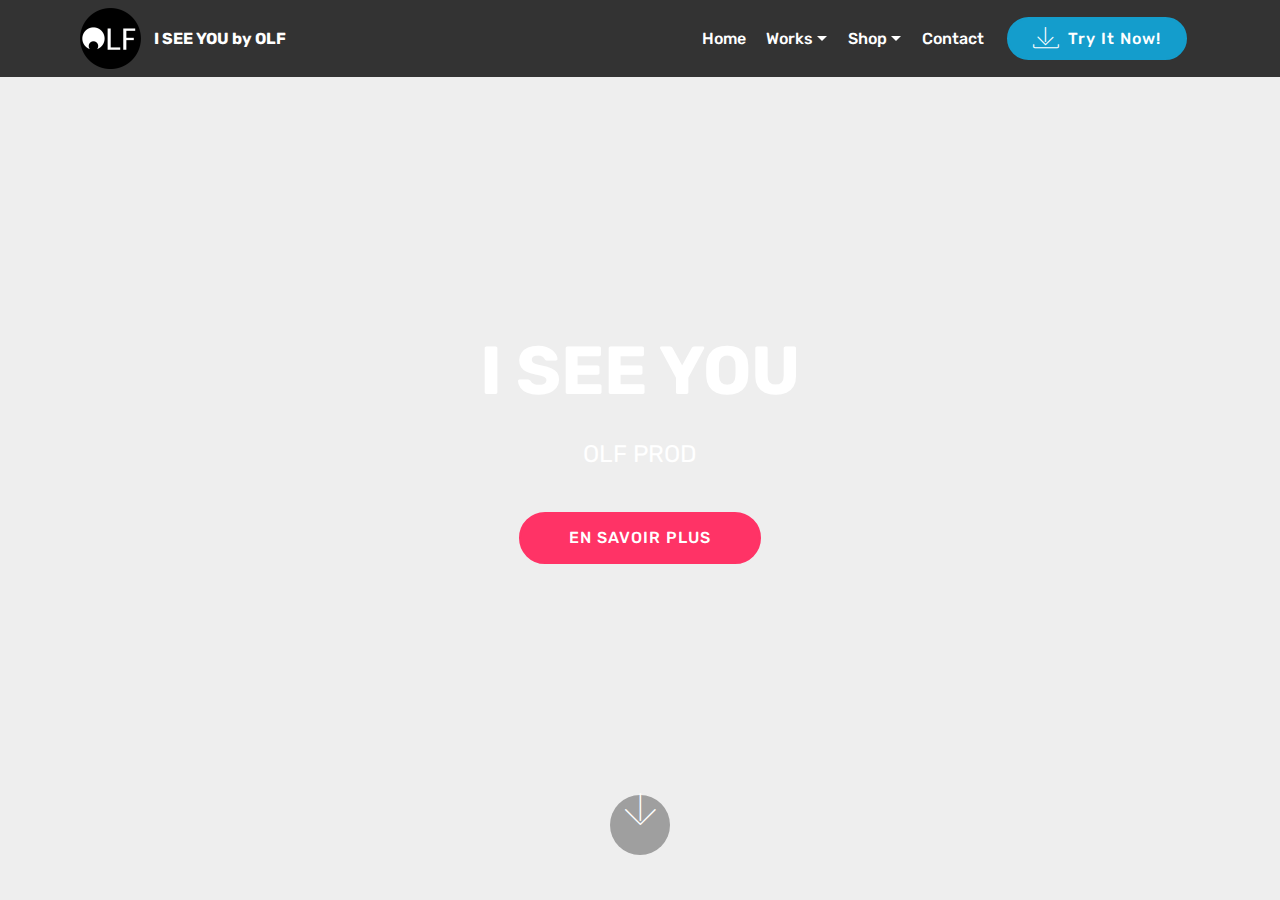
==== index.html @ b15bbd98 "create github pages" ====
<!DOCTYPE html>
<html >
<head>
  <!-- Site made with Mobirise Website Builder v4.8.6, https://mobirise.com -->
  <meta charset="UTF-8">
  <meta http-equiv="X-UA-Compatible" content="IE=edge">
  <meta name="generator" content="Mobirise v4.8.6, mobirise.com">
  <meta name="viewport" content="width=device-width, initial-scale=1, minimum-scale=1">
  <link rel="shortcut icon" href="assets/images/sans-titre-1-122x122.png" type="image/x-icon">
  <meta name="description" content="">
  <title>Home</title>
  <link rel="stylesheet" href="assets/web/assets/mobirise-icons/mobirise-icons.css">
  <link rel="stylesheet" href="assets/tether/tether.min.css">
  <link rel="stylesheet" href="assets/bootstrap/css/bootstrap.min.css">
  <link rel="stylesheet" href="assets/bootstrap/css/bootstrap-grid.min.css">
  <link rel="stylesheet" href="assets/bootstrap/css/bootstrap-reboot.min.css">
  <link rel="stylesheet" href="assets/dropdown/css/style.css">
  <link rel="stylesheet" href="assets/theme/css/style.css">
  <link rel="stylesheet" href="assets/mobirise/css/mbr-additional.css" type="text/css">
  
  
  
</head>
<body>
  <section class="menu cid-r6VJceu2YU" once="menu" id="menu1-0">

    

    <nav class="navbar navbar-expand beta-menu navbar-dropdown align-items-center navbar-fixed-top navbar-toggleable-sm">
        <button class="navbar-toggler navbar-toggler-right" type="button" data-toggle="collapse" data-target="#navbarSupportedContent" aria-controls="navbarSupportedContent" aria-expanded="false" aria-label="Toggle navigation">
            <div class="hamburger">
                <span></span>
                <span></span>
                <span></span>
                <span></span>
            </div>
        </button>
        <div class="menu-logo">
            <div class="navbar-brand">
                <span class="navbar-logo">
                    <a href="https://mobirise.co">
                         <img src="assets/images/sans-titre-1-122x122.png" alt="Mobirise" title="" style="height: 3.8rem;">
                    </a>
                </span>
                <span class="navbar-caption-wrap"><a class="navbar-caption text-white display-4" href="https://mobirise.co">
                        I SEE YOU by OLF</a></span>
            </div>
        </div>
        <div class="collapse navbar-collapse" id="navbarSupportedContent">
            <ul class="navbar-nav nav-dropdown" data-app-modern-menu="true"><li class="nav-item dropdown">
                    <a class="nav-link link text-white display-4" href="index.html">Home</a>
                </li><li class="nav-item dropdown"><a class="nav-link link text-white dropdown-toggle display-4" href="page1.html" data-toggle="dropdown-submenu" aria-expanded="false">Works</a><div class="dropdown-menu"><a class="text-white dropdown-item display-4" href="page10.html">Vêtements</a><a class="text-white dropdown-item display-4" href="page4.html" aria-expanded="false">Devoirs</a><a class="text-white dropdown-item display-4" href="page5.html" aria-expanded="false">&nbsp;Musiques</a><a class="text-white dropdown-item display-4" href="page6.html" aria-expanded="false">Textes</a><a class="text-white dropdown-item display-4" href="https://mobirise.co" aria-expanded="false">Collaboration</a></div></li><li class="nav-item dropdown"><a class="nav-link link text-white dropdown-toggle display-4" href="page2.html" data-toggle="dropdown-submenu" aria-expanded="false">Shop<br></a><div class="dropdown-menu"><a class="text-white dropdown-item display-4" href="page7.html">Hoodies</a><a class="text-white dropdown-item display-4" href="page8.html" aria-expanded="false">Shirts</a><a class="text-white dropdown-item display-4" href="page9.html" aria-expanded="false">Accessoires</a></div></li><li class="nav-item"><a class="nav-link link text-white display-4" href="page3.html">Contact</a></li></ul>
            <div class="navbar-buttons mbr-section-btn">
                <a class="btn btn-sm btn-primary display-4" href="https://mobirise.co">
                    <span class="mbri-save mbr-iconfont mbr-iconfont-btn "></span>
                    Try It Now!
                </a>
            </div>
        </div>
    </nav>
</section>

<section class="engine"><a href="https://mobirise.info/h">how to create a web page</a></section><section class="cid-r6VOs82Cgk mbr-fullscreen mbr-parallax-background" id="header2-4">

    

    

    <div class="container align-center">
        <div class="row justify-content-md-center">
            <div class="mbr-white col-md-10">
                <h1 class="mbr-section-title mbr-bold pb-3 mbr-fonts-style display-1">I SEE YOU</h1>
                
                <p class="mbr-text pb-3 mbr-fonts-style display-5">OLF PROD</p>
                <div class="mbr-section-btn"><a class="btn btn-md btn-secondary display-4" href="https://mobirise.co">EN SAVOIR PLUS</a></div>
            </div>
        </div>
    </div>
    <div class="mbr-arrow hidden-sm-down" aria-hidden="true">
        <a href="#next">
            <i class="mbri-down mbr-iconfont"></i>
        </a>
    </div>
</section>


  <script src="assets/web/assets/jquery/jquery.min.js"></script>
  <script src="assets/popper/popper.min.js"></script>
  <script src="assets/tether/tether.min.js"></script>
  <script src="assets/bootstrap/js/bootstrap.min.js"></script>
  <script src="assets/smoothscroll/smooth-scroll.js"></script>
  <script src="assets/dropdown/js/script.min.js"></script>
  <script src="assets/touchswipe/jquery.touch-swipe.min.js"></script>
  <script src="assets/parallax/jarallax.min.js"></script>
  <script src="assets/theme/js/script.js"></script>
  
  
</body>
</html>
---- assets/web/assets/mobirise-icons/mobirise-icons.css ----
@font-face {
  font-family: 'MobiriseIcons';
  src:  url('mobirise-icons.eot?spat4u');
  src:  url('mobirise-icons.eot?spat4u#iefix') format('embedded-opentype'),
    url('mobirise-icons.ttf?spat4u') format('truetype'),
    url('mobirise-icons.woff?spat4u') format('woff'),
    url('mobirise-icons.svg?spat4u#MobiriseIcons') format('svg');
  font-weight: normal;
  font-style: normal;
}

[class^="mbri-"], [class*=" mbri-"] {
  /* use !important to prevent issues with browser extensions that change fonts */
  font-family: MobiriseIcons !important;
  speak: none;
  font-style: normal;
  font-weight: normal;
  font-variant: normal;
  text-transform: none;
  line-height: 1;

  /* Better Font Rendering =========== */
  -webkit-font-smoothing: antialiased;
  -moz-osx-font-smoothing: grayscale;
}

.mbri-add-submenu:before {
  content: "\e900";
}
.mbri-alert:before {
  content: "\e901";
}
.mbri-align-center:before {
  content: "\e902";
}
.mbri-align-justify:before {
  content: "\e903";
}
.mbri-align-left:before {
  content: "\e904";
}
.mbri-align-right:before {
  content: "\e905";
}
.mbri-android:before {
  content: "\e906";
}
.mbri-apple:before {
  content: "\e907";
}
.mbri-arrow-down:before {
  content: "\e908";
}
.mbri-arrow-next:before {
  content: "\e909";
}
.mbri-arrow-prev:before {
  content: "\e90a";
}
.mbri-arrow-up:before {
  content: "\e90b";
}
.mbri-bold:before {
  content: "\e90c";
}
.mbri-bookmark:before {
  content: "\e90d";
}
.mbri-bootstrap:before {
  content: "\e90e";
}
.mbri-briefcase:before {
  content: "\e90f";
}
.mbri-browse:before {
  content: "\e910";
}
.mbri-bulleted-list:before {
  content: "\e911";
}
.mbri-calendar:before {
  content: "\e912";
}
.mbri-camera:before {
  content: "\e913";
}
.mbri-cart-add:before {
  content: "\e914";
}
.mbri-cart-full:before {
  content: "\e915";
}
.mbri-cash:before {
  content: "\e916";
}
.mbri-change-style:before {
  content: "\e917";
}
.mbri-chat:before {
  content: "\e918";
}
.mbri-clock:before {
  content: "\e919";
}
.mbri-close:before {
  content: "\e91a";
}
.mbri-cloud:before {
  content: "\e91b";
}
.mbri-code:before {
  content: "\e91c";
}
.mbri-contact-form:before {
  content: "\e91d";
}
.mbri-credit-card:before {
  content: "\e91e";
}
.mbri-cursor-click:before {
  content: "\e91f";
}
.mbri-cust-feedback:before {
  content: "\e920";
}
.mbri-database:before {
  content: "\e921";
}
.mbri-delivery:before {
  content: "\e922";
}
.mbri-desktop:before {
  content: "\e923";
}
.mbri-devices:before {
  content: "\e924";
}
.mbri-down:before {
  content: "\e925";
}
.mbri-download:before {
  content: "\e989";
}
.mbri-drag-n-drop:before {
  content: "\e927";
}
.mbri-drag-n-drop2:before {
  content: "\e928";
}
.mbri-edit:before {
  content: "\e929";
}
.mbri-edit2:before {
  content: "\e92a";
}
.mbri-error:before {
  content: "\e92b";
}
.mbri-extension:before {
  content: "\e92c";
}
.mbri-features:before {
  content: "\e92d";
}
.mbri-file:before {
  content: "\e92e";
}
.mbri-flag:before {
  content: "\e92f";
}
.mbri-folder:before {
  content: "\e930";
}
.mbri-gift:before {
  content: "\e931";
}
.mbri-github:before {
  content: "\e932";
}
.mbri-globe:before {
  content: "\e933";
}
.mbri-globe-2:before {
  content: "\e934";
}
.mbri-growing-chart:before {
  content: "\e935";
}
.mbri-hearth:before {
  content: "\e936";
}
.mbri-help:before {
  content: "\e937";
}
.mbri-home:before {
  content: "\e938";
}
.mbri-hot-cup:before {
  content: "\e939";
}
.mbri-idea:before {
  content: "\e93a";
}
.mbri-image-gallery:before {
  content: "\e93b";
}
.mbri-image-slider:before {
  content: "\e93c";
}
.mbri-info:before {
  content: "\e93d";
}
.mbri-italic:before {
  content: "\e93e";
}
.mbri-key:before {
  content: "\e93f";
}
.mbri-laptop:before {
  content: "\e940";
}
.mbri-layers:before {
  content: "\e941";
}
.mbri-left-right:before {
  content: "\e942";
}
.mbri-left:before {
  content: "\e943";
}
.mbri-letter:before {
  content: "\e944";
}
.mbri-like:before {
  content: "\e945";
}
.mbri-link:before {
  content: "\e946";
}
.mbri-lock:before {
  content: "\e947";
}
.mbri-login:before {
  content: "\e948";
}
.mbri-logout:before {
  content: "\e949";
}
.mbri-magic-stick:before {
  content: "\e94a";
}
.mbri-map-pin:before {
  content: "\e94b";
}
.mbri-menu:before {
  content: "\e94c";
}
.mbri-mobile:before {
  content: "\e94d";
}
.mbri-mobile2:before {
  content: "\e94e";
}
.mbri-mobirise:before {
  content: "\e94f";
}
.mbri-more-horizontal:before {
  content: "\e950";
}
.mbri-more-vertical:before {
  content: "\e951";
}
.mbri-music:before {
  content: "\e952";
}
.mbri-new-file:before {
  content: "\e953";
}
.mbri-numbered-list:before {
  content: "\e954";
}
.mbri-opened-folder:before {
  content: "\e955";
}
.mbri-pages:before {
  content: "\e956";
}
.mbri-paper-plane:before {
  content: "\e957";
}
.mbri-paperclip:before {
  content: "\e958";
}
.mbri-photo:before {
  content: "\e959";
}
.mbri-photos:before {
  content: "\e95a";
}
.mbri-pin:before {
  content: "\e95b";
}
.mbri-play:before {
  content: "\e95c";
}
.mbri-plus:before {
  content: "\e95d";
}
.mbri-preview:before {
  content: "\e95e";
}
.mbri-print:before {
  content: "\e95f";
}
.mbri-protect:before {
  content: "\e960";
}
.mbri-question:before {
  content: "\e961";
}
.mbri-quote-left:before {
  content: "\e962";
}
.mbri-quote-right:before {
  content: "\e963";
}
.mbri-refresh:before {
  content: "\e964";
}
.mbri-responsive:before {
  content: "\e965";
}
.mbri-right:before {
  content: "\e966";
}
.mbri-rocket:before {
  content: "\e967";
}
.mbri-sad-face:before {
  content: "\e968";
}
.mbri-sale:before {
  content: "\e969";
}
.mbri-save:before {
  content: "\e96a";
}
.mbri-search:before {
  content: "\e96b";
}
.mbri-setting:before {
  content: "\e96c";
}
.mbri-setting2:before {
  content: "\e96d";
}
.mbri-setting3:before {
  content: "\e96e";
}
.mbri-share:before {
  content: "\e96f";
}
.mbri-shopping-bag:before {
  content: "\e970";
}
.mbri-shopping-basket:before {
  content: "\e971";
}
.mbri-shopping-cart:before {
  content: "\e972";
}
.mbri-sites:before {
  content: "\e973";
}
.mbri-smile-face:before {
  content: "\e974";
}
.mbri-speed:before {
  content: "\e975";
}
.mbri-star:before {
  content: "\e976";
}
.mbri-success:before {
  content: "\e977";
}
.mbri-sun:before {
  content: "\e978";
}
.mbri-sun2:before {
  content: "\e979";
}
.mbri-tablet:before {
  content: "\e97a";
}
.mbri-tablet-vertical:before {
  content: "\e97b";
}
.mbri-target:before {
  content: "\e97c";
}
.mbri-timer:before {
  content: "\e97d";
}
.mbri-to-ftp:before {
  content: "\e97e";
}
.mbri-to-local-drive:before {
  content: "\e97f";
}
.mbri-touch-swipe:before {
  content: "\e980";
}
.mbri-touch:before {
  content: "\e981";
}
.mbri-trash:before {
  content: "\e982";
}
.mbri-underline:before {
  content: "\e983";
}
.mbri-unlink:before {
  content: "\e984";
}
.mbri-unlock:before {
  content: "\e985";
}
.mbri-up-down:before {
  content: "\e986";
}
.mbri-up:before {
  content: "\e987";
}
.mbri-update:before {
  content: "\e988";
}
.mbri-upload:before {
 content: "\e926"; 
}
.mbri-user:before {
  content: "\e98a";
}
.mbri-user2:before {
  content: "\e98b";
}
.mbri-users:before {
  content: "\e98c";
}
.mbri-video:before {
  content: "\e98d";
}
.mbri-video-play:before {
  content: "\e98e";
}
.mbri-watch:before {
  content: "\e98f";
}
.mbri-website-theme:before {
  content: "\e990";
}
.mbri-wifi:before {
  content: "\e991";
}
.mbri-windows:before {
  content: "\e992";
}
.mbri-zoom-out:before {
  content: "\e993";
}
.mbri-redo:before {
  content: "\e994";
}
.mbri-undo:before {
  content: "\e995";
}
---- assets/dropdown/css/style.css ----
.navbar-dropdown {
  left: 0;
  padding: 0;
  position: absolute;
  right: 0;
  top: 0;
  transition: all 0.45s ease;
  z-index: 1030;
  background: #282828; }
  .navbar-dropdown .navbar-logo {
    margin-right: 0.8rem;
    transition: margin 0.3s ease-in-out;
    vertical-align: middle; }
    .navbar-dropdown .navbar-logo img {
      height: 3.125rem;
      transition: all 0.3s ease-in-out; }
    .navbar-dropdown .navbar-logo.mbr-iconfont {
      font-size: 3.125rem;
      line-height: 3.125rem; }
  .navbar-dropdown .navbar-caption {
    font-weight: 700;
    white-space: normal;
    vertical-align: -4px;
    line-height: 3.125rem !important; }
    .navbar-dropdown .navbar-caption, .navbar-dropdown .navbar-caption:hover {
      color: inherit;
      text-decoration: none; }
  .navbar-dropdown .mbr-iconfont + .navbar-caption {
    vertical-align: -1px; }
  .navbar-dropdown.navbar-fixed-top {
    position: fixed; }
  .navbar-dropdown .navbar-brand span {
    vertical-align: -4px; }
  .navbar-dropdown.bg-color.transparent {
    background: none; }
  .navbar-dropdown.navbar-short .navbar-brand {
    padding: 0.625rem 0; }
    .navbar-dropdown.navbar-short .navbar-brand span {
      vertical-align: -1px; }
  .navbar-dropdown.navbar-short .navbar-caption {
    line-height: 2.375rem !important;
    vertical-align: -2px; }
  .navbar-dropdown.navbar-short .navbar-logo {
    margin-right: 0.5rem; }
    .navbar-dropdown.navbar-short .navbar-logo img {
      height: 2.375rem; }
    .navbar-dropdown.navbar-short .navbar-logo.mbr-iconfont {
      font-size: 2.375rem;
      line-height: 2.375rem; }
  .navbar-dropdown.navbar-short .mbr-table-cell {
    height: 3.625rem; }
  .navbar-dropdown .navbar-close {
    left: 0.6875rem;
    position: fixed;
    top: 0.75rem;
    z-index: 1000; }
  .navbar-dropdown .hamburger-icon {
    content: "";
    display: inline-block;
    vertical-align: middle;
    width: 16px;
    -webkit-box-shadow: 0 -6px 0 1px #282828,0 0 0 1px #282828,0 6px 0 1px #282828;
    -moz-box-shadow: 0 -6px 0 1px #282828,0 0 0 1px #282828,0 6px 0 1px #282828;
    box-shadow: 0 -6px 0 1px #282828,0 0 0 1px #282828,0 6px 0 1px #282828; }

.dropdown-menu .dropdown-toggle[data-toggle="dropdown-submenu"]::after {
  border-bottom: 0.35em solid transparent;
  border-left: 0.35em solid;
  border-right: 0;
  border-top: 0.35em solid transparent;
  margin-left: 0.3rem; }

.dropdown-menu .dropdown-item:focus {
  outline: 0; }

.nav-dropdown {
  font-size: 0.75rem;
  font-weight: 500;
  height: auto !important; }
  .nav-dropdown .nav-btn {
    padding-left: 1rem; }
  .nav-dropdown .link {
    margin: .667em 1.667em;
    font-weight: 500;
    padding: 0;
    transition: color .2s ease-in-out; }
    .nav-dropdown .link.dropdown-toggle {
      margin-right: 2.583em; }
      .nav-dropdown .link.dropdown-toggle::after {
        margin-left: .25rem;
        border-top: 0.35em solid;
        border-right: 0.35em solid transparent;
        border-left: 0.35em solid transparent;
        border-bottom: 0; }
      .nav-dropdown .link.dropdown-toggle[aria-expanded="true"] {
        margin: 0;
        padding: 0.667em 3.263em  0.667em 1.667em; }
  .nav-dropdown .link::after,
  .nav-dropdown .dropdown-item::after {
    color: inherit; }
  .nav-dropdown .btn {
    font-size: 0.75rem;
    font-weight: 700;
    letter-spacing: 0;
    margin-bottom: 0;
    padding-left: 1.25rem;
    padding-right: 1.25rem; }
  .nav-dropdown .dropdown-menu {
    border-radius: 0;
    border: 0;
    left: 0;
    margin: 0;
    padding-bottom: 1.25rem;
    padding-top: 1.25rem;
    position: relative; }
  .nav-dropdown .dropdown-submenu {
    margin-left: 0.125rem;
    top: 0; }
  .nav-dropdown .dropdown-item {
    font-weight: 500;
    line-height: 2;
    padding: 0.3846em 4.615em 0.3846em 1.5385em;
    position: relative;
    transition: color .2s ease-in-out, background-color .2s ease-in-out; }
    .nav-dropdown .dropdown-item::after {
      margin-top: -0.3077em;
      position: absolute;
      right: 1.1538em;
      top: 50%; }
    .nav-dropdown .dropdown-item:focus, .nav-dropdown .dropdown-item:hover {
      background: none; }

@media (max-width: 767px) {
  .nav-dropdown.navbar-toggleable-sm {
    bottom: 0;
    display: none;
    left: 0;
    overflow-x: hidden;
    position: fixed;
    top: 0;
    transform: translateX(-100%);
    -ms-transform: translateX(-100%);
    -webkit-transform: translateX(-100%);
    width: 18.75rem;
    z-index: 999; } }
.nav-dropdown.navbar-toggleable-xl {
  bottom: 0;
  display: none;
  left: 0;
  overflow-x: hidden;
  position: fixed;
  top: 0;
  transform: translateX(-100%);
  -ms-transform: translateX(-100%);
  -webkit-transform: translateX(-100%);
  width: 18.75rem;
  z-index: 999; }

.nav-dropdown-sm {
  display: block !important;
  overflow-x: hidden;
  overflow: auto;
  padding-top: 3.875rem; }
  .nav-dropdown-sm::after {
    content: "";
    display: block;
    height: 3rem;
    width: 100%; }
  .nav-dropdown-sm.collapse.in ~ .navbar-close {
    display: block !important; }
  .nav-dropdown-sm.collapsing, .nav-dropdown-sm.collapse.in {
    transform: translateX(0);
    -ms-transform: translateX(0);
    -webkit-transform: translateX(0);
    transition: all 0.25s ease-out;
    -webkit-transition: all 0.25s ease-out;
    background: #282828; }
  .nav-dropdown-sm.collapsing[aria-expanded="false"] {
    transform: translateX(-100%);
    -ms-transform: translateX(-100%);
    -webkit-transform: translateX(-100%); }
  .nav-dropdown-sm .nav-item {
    display: block;
    margin-left: 0 !important;
    padding-left: 0; }
  .nav-dropdown-sm .link,
  .nav-dropdown-sm .dropdown-item {
    border-top: 1px dotted rgba(255, 255, 255, 0.1);
    font-size: 0.8125rem;
    line-height: 1.6;
    margin: 0 !important;
    padding: 0.875rem 2.4rem 0.875rem 1.5625rem !important;
    position: relative;
    white-space: normal; }
    .nav-dropdown-sm .link:focus, .nav-dropdown-sm .link:hover,
    .nav-dropdown-sm .dropdown-item:focus,
    .nav-dropdown-sm .dropdown-item:hover {
      background: rgba(0, 0, 0, 0.2) !important;
      color: #c0a375; }
  .nav-dropdown-sm .nav-btn {
    position: relative;
    padding: 1.5625rem 1.5625rem 0 1.5625rem; }
    .nav-dropdown-sm .nav-btn::before {
      border-top: 1px dotted rgba(255, 255, 255, 0.1);
      content: "";
      left: 0;
      position: absolute;
      top: 0;
      width: 100%; }
    .nav-dropdown-sm .nav-btn + .nav-btn {
      padding-top: 0.625rem; }
      .nav-dropdown-sm .nav-btn + .nav-btn::before {
        display: none; }
  .nav-dropdown-sm .btn {
    padding: 0.625rem 0; }
  .nav-dropdown-sm .dropdown-toggle[data-toggle="dropdown-submenu"]::after {
    margin-left: .25rem;
    border-top: 0.35em solid;
    border-right: 0.35em solid transparent;
    border-left: 0.35em solid transparent;
    border-bottom: 0; }
  .nav-dropdown-sm .dropdown-toggle[data-toggle="dropdown-submenu"][aria-expanded="true"]::after {
    border-top: 0;
    border-right: 0.35em solid transparent;
    border-left: 0.35em solid transparent;
    border-bottom: 0.35em solid; }
  .nav-dropdown-sm .dropdown-menu {
    margin: 0;
    padding: 0;
    position: relative;
    top: 0;
    left: 0;
    width: 100%;
    border: 0;
    float: none;
    border-radius: 0;
    background: none; }
  .nav-dropdown-sm .dropdown-submenu {
    left: 100%;
    margin-left: 0.125rem;
    margin-top: -1.25rem;
    top: 0; }

.navbar-toggleable-sm .nav-dropdown .dropdown-menu {
  position: absolute; }

.navbar-toggleable-sm .nav-dropdown .dropdown-submenu {
  left: 100%;
  margin-left: 0.125rem;
  margin-top: -1.25rem;
  top: 0; }

.navbar-toggleable-sm.opened .nav-dropdown .dropdown-menu {
  position: relative; }

.navbar-toggleable-sm.opened .nav-dropdown .dropdown-submenu {
  left: 0;
  margin-left: 00rem;
  margin-top: 0rem;
  top: 0; }

.is-builder .nav-dropdown.collapsing {
  transition: none !important; }

/*# sourceMappingURL=style.css.map */
---- assets/theme/css/style.css ----
/*!
 * Mobirise v4 theme (https://mobirise.com/)
 * Copyright 2017 Mobirise
 */section{background-color:#eeeeee}section,.container,.container-fluid{position:relative;word-wrap:break-word}a.mbr-iconfont:hover{text-decoration:none}.article .lead p,.article .lead ul,.article .lead ol,.article .lead pre,.article .lead blockquote{margin-bottom:0}a{font-style:normal;font-weight:400;cursor:pointer}a,a:hover{text-decoration:none}figure{margin-bottom:0}body{color:#232323}h1,h2,h3,h4,h5,h6,.h1,.h2,.h3,.h4,.h5,.h6,.display-1,.display-2,.display-3,.display-4{line-height:1;word-break:break-word;word-wrap:break-word}b,strong{font-weight:bold}blockquote{padding:10px 0 10px 20px;position:relative;border-left:2px solid;border-color:#ff3366}input:-webkit-autofill,input:-webkit-autofill:hover,input:-webkit-autofill:focus,input:-webkit-autofill:active{transition-delay:9999s;transition-property:background-color, color}textarea[type="hidden"]{display:none}body{position:relative}section{background-position:50% 50%;background-repeat:no-repeat;background-size:cover}section .mbr-background-video,section .mbr-background-video-preview{position:absolute;bottom:0;left:0;right:0;top:0}.hidden{visibility:hidden}.mbr-z-index20{z-index:20}/*! Base colors */.mbr-white{color:#ffffff}.mbr-black{color:#000000}.mbr-bg-white{background-color:#ffffff}.mbr-bg-black{background-color:#000000}/*! Text-aligns */.align-left{text-align:left}.align-center{text-align:center}.align-right{text-align:right}@media (max-width: 767px){.align-left,.align-center,.align-right,.mbr-section-btn,.mbr-section-title{text-align:center}}/*! Font-weight  */.mbr-light{font-weight:300}.mbr-regular{font-weight:400}.mbr-semibold{font-weight:500}.mbr-bold{font-weight:700}/*! Media  */.media-size-item{-webkit-flex:1 1 auto;-moz-flex:1 1 auto;-ms-flex:1 1 auto;-o-flex:1 1 auto;flex:1 1 auto}.media-content{-webkit-flex-basis:100%;flex-basis:100%}.media-container-row{display:-ms-flexbox;display:-webkit-flex;display:flex;-webkit-flex-direction:row;-ms-flex-direction:row;flex-direction:row;-webkit-flex-wrap:wrap;-ms-flex-wrap:wrap;flex-wrap:wrap;-webkit-justify-content:center;-ms-flex-pack:center;justify-content:center;-webkit-align-content:center;-ms-flex-line-pack:center;align-content:center;-webkit-align-items:start;-ms-flex-align:start;align-items:start}.media-container-row .media-size-item{width:400px}.media-container-column{display:-ms-flexbox;display:-webkit-flex;display:flex;-webkit-flex-direction:column;-ms-flex-direction:column;flex-direction:column;-webkit-flex-wrap:wrap;-ms-flex-wrap:wrap;flex-wrap:wrap;-webkit-justify-content:center;-ms-flex-pack:center;justify-content:center;-webkit-align-content:center;-ms-flex-line-pack:center;align-content:center;-webkit-align-items:stretch;-ms-flex-align:stretch;align-items:stretch}.media-container-column>*{width:100%}@media (min-width: 992px){.media-container-row{-webkit-flex-wrap:nowrap;-ms-flex-wrap:nowrap;flex-wrap:nowrap}}figure{overflow:hidden}figure[mbr-media-size]{transition:width 0.1s}.mbr-figure img,.mbr-figure iframe{display:block;width:100%}.card{background-color:transparent;border:none}.card-img{text-align:center;flex-shrink:0;-webkit-flex-shrink:0}.media{max-width:100%;margin:0 auto}.mbr-figure{-ms-flex-item-align:center;-ms-grid-row-align:center;-webkit-align-self:center;align-self:center}.media-container>div{max-width:100%}.mbr-figure img,.card-img img{width:100%}@media (max-width: 991px){.media-size-item{width:auto !important}.media{width:auto}.mbr-figure{width:100% !important}}/*! Buttons */.mbr-section-btn{margin-left:-.25rem;margin-right:-.25rem;font-size:0}nav .mbr-section-btn{margin-left:0rem;margin-right:0rem}/*! Btn icon margin */.btn .mbr-iconfont,.btn.btn-sm .mbr-iconfont{cursor:pointer;margin-right:0.5rem}.btn.btn-md .mbr-iconfont,.btn.btn-md .mbr-iconfont{margin-right:0.8rem}.mbr-regular{font-weight:400}.mbr-semibold{font-weight:500}.mbr-bold{font-weight:700}[type="submit"]{-webkit-appearance:none}/*! Full-screen */.mbr-fullscreen .mbr-overlay{min-height:100vh}.mbr-fullscreen{display:flex;display:-webkit-flex;display:-moz-flex;display:-ms-flex;display:-o-flex;align-items:center;-webkit-align-items:center;min-height:100vh;padding-top:3rem;padding-bottom:3rem}/*! Map */.map{height:25rem;position:relative}.map iframe{width:100%;height:100%}.form-asterisk{font-family:initial;position:absolute;top:-2px;font-weight:normal}/*! Scroll to top arrow */.mbr-arrow-up{bottom:25px;right:90px;position:fixed;text-align:right;z-index:5000;color:#ffffff;font-size:32px;transform:rotate(180deg);-webkit-transform:rotate(180deg)}.mbr-arrow-up a{background:rgba(0,0,0,0.2);border-radius:3px;color:#fff;display:inline-block;height:60px;width:60px;outline-style:none !important;position:relative;text-decoration:none;transition:all .3s ease-in-out;cursor:pointer;text-align:center}.mbr-arrow-up a:hover{background-color:rgba(0,0,0,0.4)}.mbr-arrow-up a i{line-height:60px}.mbr-arrow-up-icon{display:block;color:#fff}.mbr-arrow-up-icon::before{content:"\203a";display:inline-block;font-family:serif;font-size:32px;line-height:1;font-style:normal;position:relative;top:6px;left:-4px;-webkit-transform:rotate(-90deg);transform:rotate(-90deg)}/*! Arrow Down */.mbr-arrow{position:absolute;bottom:45px;left:50%;width:60px;height:60px;cursor:pointer;background-color:rgba(80,80,80,0.5);border-radius:50%;-webkit-transform:translateX(-50%);transform:translateX(-50%)}.mbr-arrow>a{display:inline-block;text-decoration:none;outline-style:none;-webkit-animation:arrowdown 1.7s ease-in-out infinite;animation:arrowdown 1.7s ease-in-out infinite}.mbr-arrow>a>i{position:absolute;top:-2px;left:15px;font-size:2rem}@keyframes arrowdown{0%{transform:translateY(0px);-webkit-transform:translateY(0px)}50%{transform:translateY(-5px);-webkit-transform:translateY(-5px)}100%{transform:translateY(0px);-webkit-transform:translateY(0px)}}@-webkit-keyframes arrowdown{0%{transform:translateY(0px);-webkit-transform:translateY(0px)}50%{transform:translateY(-5px);-webkit-transform:translateY(-5px)}100%{transform:translateY(0px);-webkit-transform:translateY(0px)}}@media (max-width: 500px){.mbr-arrow-up{left:50%;right:auto;transform:translateX(-50%) rotate(180deg);-webkit-transform:translateX(-50%) rotate(180deg)}}@keyframes gradient-animation{from{background-position:0% 100%;animation-timing-function:ease-in-out}to{background-position:100% 0%;animation-timing-function:ease-in-out}}@-webkit-keyframes gradient-animation{from{background-position:0% 100%;animation-timing-function:ease-in-out}to{background-position:100% 0%;animation-timing-function:ease-in-out}}.bg-gradient{background-size:200% 200%;animation:gradient-animation 5s infinite alternate;-webkit-animation:gradient-animation 5s infinite alternate}.menu .navbar-brand{display:-webkit-flex}.menu .navbar-brand span{display:flex;display:-webkit-flex}.menu .navbar-brand .navbar-caption-wrap{display:-webkit-flex}.menu .navbar-brand .navbar-logo img{display:-webkit-flex}@media (min-width: 768px) and (max-width: 991px){.menu .navbar-toggleable-sm .navbar-nav{display:-webkit-box;display:-webkit-flex;display:-ms-flexbox}}@media (min-width: 992px){.menu .navbar-nav.nav-dropdown{display:-webkit-flex}.menu .navbar-toggleable-sm .navbar-collapse{display:-webkit-flex !important}}.navbar{display:-webkit-flex;-webkit-flex-wrap:wrap;-webkit-align-items:center;-webkit-justify-content:space-between}.navbar-collapse{-webkit-flex-basis:100%;-webkit-flex-grow:1;-webkit-align-items:center}.nav-dropdown .link{padding:.667em 1.667em !important;margin:0 !important}.nav{display:-webkit-flex;-webkit-flex-wrap:wrap}.row{display:-webkit-flex;-webkit-flex-wrap:wrap}.justify-content-center{-webkit-justify-content:center}.form-inline{display:-webkit-flex;-webkit-flex-flow:row wrap;-webkit-align-items:center}.card-wrapper{flex:1;-webkit-flex:1}.carousel-control{display:-webkit-flex;-webkit-align-items:center;-webkit-justify-content:center}.carousel-controls{display:-webkit-flex}.media{display:-webkit-flex}
/*# sourceMappingURL=style.css.map */
.engine {
	position: absolute;
	text-indent: -2400px;
	text-align: center;
	padding: 0;
	top: 0;
	left: -2400px;
}
---- assets/mobirise/css/mbr-additional.css ----
@import url(https://fonts.googleapis.com/css?family=Rubik:300,300i,400,400i,500,500i,700,700i,900,900i);





body {
  font-style: normal;
  line-height: 1.5;
}
.mbr-section-title {
  font-style: normal;
  line-height: 1.2;
}
.mbr-section-subtitle {
  line-height: 1.3;
}
.mbr-text {
  font-style: normal;
  line-height: 1.6;
}
.display-1 {
  font-family: 'Rubik', sans-serif;
  font-size: 4.25rem;
}
.display-1 > .mbr-iconfont {
  font-size: 6.8rem;
}
.display-2 {
  font-family: 'Rubik', sans-serif;
  font-size: 3rem;
}
.display-2 > .mbr-iconfont {
  font-size: 4.8rem;
}
.display-4 {
  font-family: 'Rubik', sans-serif;
  font-size: 1rem;
}
.display-4 > .mbr-iconfont {
  font-size: 1.6rem;
}
.display-5 {
  font-family: 'Rubik', sans-serif;
  font-size: 1.5rem;
}
.display-5 > .mbr-iconfont {
  font-size: 2.4rem;
}
.display-7 {
  font-family: 'Rubik', sans-serif;
  font-size: 1rem;
}
.display-7 > .mbr-iconfont {
  font-size: 1.6rem;
}
/* ---- Fluid typography for mobile devices ---- */
/* 1.4 - font scale ratio ( bootstrap == 1.42857 ) */
/* 100vw - current viewport width */
/* (48 - 20)  48 == 48rem == 768px, 20 == 20rem == 320px(minimal supported viewport) */
/* 0.65 - min scale variable, may vary */
@media (max-width: 768px) {
  .display-1 {
    font-size: 3.4rem;
    font-size: calc( 2.1374999999999997rem + (4.25 - 2.1374999999999997) * ((100vw - 20rem) / (48 - 20)));
    line-height: calc( 1.4 * (2.1374999999999997rem + (4.25 - 2.1374999999999997) * ((100vw - 20rem) / (48 - 20))));
  }
  .display-2 {
    font-size: 2.4rem;
    font-size: calc( 1.7rem + (3 - 1.7) * ((100vw - 20rem) / (48 - 20)));
    line-height: calc( 1.4 * (1.7rem + (3 - 1.7) * ((100vw - 20rem) / (48 - 20))));
  }
  .display-4 {
    font-size: 0.8rem;
    font-size: calc( 1rem + (1 - 1) * ((100vw - 20rem) / (48 - 20)));
    line-height: calc( 1.4 * (1rem + (1 - 1) * ((100vw - 20rem) / (48 - 20))));
  }
  .display-5 {
    font-size: 1.2rem;
    font-size: calc( 1.175rem + (1.5 - 1.175) * ((100vw - 20rem) / (48 - 20)));
    line-height: calc( 1.4 * (1.175rem + (1.5 - 1.175) * ((100vw - 20rem) / (48 - 20))));
  }
}
/* Buttons */
.btn {
  font-weight: 500;
  border-width: 2px;
  font-style: normal;
  letter-spacing: 1px;
  margin: .4rem .8rem;
  white-space: normal;
  -webkit-transition: all 0.3s ease-in-out;
  -moz-transition: all 0.3s ease-in-out;
  transition: all 0.3s ease-in-out;
  display: inline-flex;
  align-items: center;
  justify-content: center;
  word-break: break-word;
  -webkit-align-items: center;
  -webkit-justify-content: center;
  display: -webkit-inline-flex;
  padding: 1rem 3rem;
  border-radius: 3px;
}
.btn-sm {
  font-weight: 500;
  letter-spacing: 1px;
  -webkit-transition: all 0.3s ease-in-out;
  -moz-transition: all 0.3s ease-in-out;
  transition: all 0.3s ease-in-out;
  padding: 0.6rem 1.5rem;
  border-radius: 3px;
}
.btn-md {
  font-weight: 500;
  letter-spacing: 1px;
  margin: .4rem .8rem !important;
  -webkit-transition: all 0.3s ease-in-out;
  -moz-transition: all 0.3s ease-in-out;
  transition: all 0.3s ease-in-out;
  padding: 1rem 3rem;
  border-radius: 3px;
}
.btn-lg {
  font-weight: 500;
  letter-spacing: 1px;
  margin: .4rem .8rem !important;
  -webkit-transition: all 0.3s ease-in-out;
  -moz-transition: all 0.3s ease-in-out;
  transition: all 0.3s ease-in-out;
  padding: 1.2rem 3.2rem;
  border-radius: 3px;
}
.bg-primary {
  background-color: #149dcc !important;
}
.bg-success {
  background-color: #f7ed4a !important;
}
.bg-info {
  background-color: #82786e !important;
}
.bg-warning {
  background-color: #879a9f !important;
}
.bg-danger {
  background-color: #b1a374 !important;
}
.btn-primary,
.btn-primary:active {
  background-color: #149dcc !important;
  border-color: #149dcc !important;
  color: #ffffff !important;
}
.btn-primary:hover,
.btn-primary:focus,
.btn-primary.focus,
.btn-primary.active {
  color: #ffffff !important;
  background-color: #0d6786 !important;
  border-color: #0d6786 !important;
}
.btn-primary.disabled,
.btn-primary:disabled {
  color: #ffffff !important;
  background-color: #0d6786 !important;
  border-color: #0d6786 !important;
}
.btn-secondary,
.btn-secondary:active {
  background-color: #ff3366 !important;
  border-color: #ff3366 !important;
  color: #ffffff !important;
}
.btn-secondary:hover,
.btn-secondary:focus,
.btn-secondary.focus,
.btn-secondary.active {
  color: #ffffff !important;
  background-color: #e50039 !important;
  border-color: #e50039 !important;
}
.btn-secondary.disabled,
.btn-secondary:disabled {
  color: #ffffff !important;
  background-color: #e50039 !important;
  border-color: #e50039 !important;
}
.btn-info,
.btn-info:active {
  background-color: #82786e !important;
  border-color: #82786e !important;
  color: #ffffff !important;
}
.btn-info:hover,
.btn-info:focus,
.btn-info.focus,
.btn-info.active {
  color: #ffffff !important;
  background-color: #59524b !important;
  border-color: #59524b !important;
}
.btn-info.disabled,
.btn-info:disabled {
  color: #ffffff !important;
  background-color: #59524b !important;
  border-color: #59524b !important;
}
.btn-success,
.btn-success:active {
  background-color: #f7ed4a !important;
  border-color: #f7ed4a !important;
  color: #3f3c03 !important;
}
.btn-success:hover,
.btn-success:focus,
.btn-success.focus,
.btn-success.active {
  color: #3f3c03 !important;
  background-color: #eadd0a !important;
  border-color: #eadd0a !important;
}
.btn-success.disabled,
.btn-success:disabled {
  color: #3f3c03 !important;
  background-color: #eadd0a !important;
  border-color: #eadd0a !important;
}
.btn-warning,
.btn-warning:active {
  background-color: #879a9f !important;
  border-color: #879a9f !important;
  color: #ffffff !important;
}
.btn-warning:hover,
.btn-warning:focus,
.btn-warning.focus,
.btn-warning.active {
  color: #ffffff !important;
  background-color: #617479 !important;
  border-color: #617479 !important;
}
.btn-warning.disabled,
.btn-warning:disabled {
  color: #ffffff !important;
  background-color: #617479 !important;
  border-color: #617479 !important;
}
.btn-danger,
.btn-danger:active {
  background-color: #b1a374 !important;
  border-color: #b1a374 !important;
  color: #ffffff !important;
}
.btn-danger:hover,
.btn-danger:focus,
.btn-danger.focus,
.btn-danger.active {
  color: #ffffff !important;
  background-color: #8b7d4e !important;
  border-color: #8b7d4e !important;
}
.btn-danger.disabled,
.btn-danger:disabled {
  color: #ffffff !important;
  background-color: #8b7d4e !important;
  border-color: #8b7d4e !important;
}
.btn-white {
  color: #333333 !important;
}
.btn-white,
.btn-white:active {
  background-color: #ffffff !important;
  border-color: #ffffff !important;
  color: #808080 !important;
}
.btn-white:hover,
.btn-white:focus,
.btn-white.focus,
.btn-white.active {
  color: #808080 !important;
  background-color: #d9d9d9 !important;
  border-color: #d9d9d9 !important;
}
.btn-white.disabled,
.btn-white:disabled {
  color: #808080 !important;
  background-color: #d9d9d9 !important;
  border-color: #d9d9d9 !important;
}
.btn-black,
.btn-black:active {
  background-color: #333333 !important;
  border-color: #333333 !important;
  color: #ffffff !important;
}
.btn-black:hover,
.btn-black:focus,
.btn-black.focus,
.btn-black.active {
  color: #ffffff !important;
  background-color: #0d0d0d !important;
  border-color: #0d0d0d !important;
}
.btn-black.disabled,
.btn-black:disabled {
  color: #ffffff !important;
  background-color: #0d0d0d !important;
  border-color: #0d0d0d !important;
}
.btn-primary-outline,
.btn-primary-outline:active {
  background: none;
  border-color: #0b566f;
  color: #0b566f;
}
.btn-primary-outline:hover,
.btn-primary-outline:focus,
.btn-primary-outline.focus,
.btn-primary-outline.active {
  color: #ffffff;
  background-color: #149dcc;
  border-color: #149dcc;
}
.btn-primary-outline.disabled,
.btn-primary-outline:disabled {
  color: #ffffff !important;
  background-color: #149dcc !important;
  border-color: #149dcc !important;
}
.btn-secondary-outline,
.btn-secondary-outline:active {
  background: none;
  border-color: #cc0033;
  color: #cc0033;
}
.btn-secondary-outline:hover,
.btn-secondary-outline:focus,
.btn-secondary-outline.focus,
.btn-secondary-outline.active {
  color: #ffffff;
  background-color: #ff3366;
  border-color: #ff3366;
}
.btn-secondary-outline.disabled,
.btn-secondary-outline:disabled {
  color: #ffffff !important;
  background-color: #ff3366 !important;
  border-color: #ff3366 !important;
}
.btn-info-outline,
.btn-info-outline:active {
  background: none;
  border-color: #4b453f;
  color: #4b453f;
}
.btn-info-outline:hover,
.btn-info-outline:focus,
.btn-info-outline.focus,
.btn-info-outline.active {
  color: #ffffff;
  background-color: #82786e;
  border-color: #82786e;
}
.btn-info-outline.disabled,
.btn-info-outline:disabled {
  color: #ffffff !important;
  background-color: #82786e !important;
  border-color: #82786e !important;
}
.btn-success-outline,
.btn-success-outline:active {
  background: none;
  border-color: #d2c609;
  color: #d2c609;
}
.btn-success-outline:hover,
.btn-success-outline:focus,
.btn-success-outline.focus,
.btn-success-outline.active {
  color: #3f3c03;
  background-color: #f7ed4a;
  border-color: #f7ed4a;
}
.btn-success-outline.disabled,
.btn-success-outline:disabled {
  color: #3f3c03 !important;
  background-color: #f7ed4a !important;
  border-color: #f7ed4a !important;
}
.btn-warning-outline,
.btn-warning-outline:active {
  background: none;
  border-color: #55666b;
  color: #55666b;
}
.btn-warning-outline:hover,
.btn-warning-outline:focus,
.btn-warning-outline.focus,
.btn-warning-outline.active {
  color: #ffffff;
  background-color: #879a9f;
  border-color: #879a9f;
}
.btn-warning-outline.disabled,
.btn-warning-outline:disabled {
  color: #ffffff !important;
  background-color: #879a9f !important;
  border-color: #879a9f !important;
}
.btn-danger-outline,
.btn-danger-outline:active {
  background: none;
  border-color: #7a6e45;
  color: #7a6e45;
}
.btn-danger-outline:hover,
.btn-danger-outline:focus,
.btn-danger-outline.focus,
.btn-danger-outline.active {
  color: #ffffff;
  background-color: #b1a374;
  border-color: #b1a374;
}
.btn-danger-outline.disabled,
.btn-danger-outline:disabled {
  color: #ffffff !important;
  background-color: #b1a374 !important;
  border-color: #b1a374 !important;
}
.btn-black-outline,
.btn-black-outline:active {
  background: none;
  border-color: #000000;
  color: #000000;
}
.btn-black-outline:hover,
.btn-black-outline:focus,
.btn-black-outline.focus,
.btn-black-outline.active {
  color: #ffffff;
  background-color: #333333;
  border-color: #333333;
}
.btn-black-outline.disabled,
.btn-black-outline:disabled {
  color: #ffffff !important;
  background-color: #333333 !important;
  border-color: #333333 !important;
}
.btn-white-outline,
.btn-white-outline:active,
.btn-white-outline.active {
  background: none;
  border-color: #ffffff;
  color: #ffffff;
}
.btn-white-outline:hover,
.btn-white-outline:focus,
.btn-white-outline.focus {
  color: #333333;
  background-color: #ffffff;
  border-color: #ffffff;
}
.text-primary {
  color: #149dcc !important;
}
.text-secondary {
  color: #ff3366 !important;
}
.text-success {
  color: #f7ed4a !important;
}
.text-info {
  color: #82786e !important;
}
.text-warning {
  color: #879a9f !important;
}
.text-danger {
  color: #b1a374 !important;
}
.text-white {
  color: #ffffff !important;
}
.text-black {
  color: #000000 !important;
}
a.text-primary:hover,
a.text-primary:focus {
  color: #0b566f !important;
}
a.text-secondary:hover,
a.text-secondary:focus {
  color: #cc0033 !important;
}
a.text-success:hover,
a.text-success:focus {
  color: #d2c609 !important;
}
a.text-info:hover,
a.text-info:focus {
  color: #4b453f !important;
}
a.text-warning:hover,
a.text-warning:focus {
  color: #55666b !important;
}
a.text-danger:hover,
a.text-danger:focus {
  color: #7a6e45 !important;
}
a.text-white:hover,
a.text-white:focus {
  color: #b3b3b3 !important;
}
a.text-black:hover,
a.text-black:focus {
  color: #4d4d4d !important;
}
.alert-success {
  background-color: #70c770;
}
.alert-info {
  background-color: #82786e;
}
.alert-warning {
  background-color: #879a9f;
}
.alert-danger {
  background-color: #b1a374;
}
.mbr-section-btn a.btn:not(.btn-form) {
  border-radius: 100px;
}
.mbr-section-btn a.btn:not(.btn-form):hover,
.mbr-section-btn a.btn:not(.btn-form):focus {
  box-shadow: none !important;
}
.mbr-section-btn a.btn:not(.btn-form):hover,
.mbr-section-btn a.btn:not(.btn-form):focus {
  box-shadow: 0 10px 40px 0 rgba(0, 0, 0, 0.2) !important;
  -webkit-box-shadow: 0 10px 40px 0 rgba(0, 0, 0, 0.2) !important;
}
.mbr-gallery-filter li a {
  border-radius: 100px !important;
}
.mbr-gallery-filter li.active .btn {
  background-color: #149dcc;
  border-color: #149dcc;
  color: #ffffff;
}
.mbr-gallery-filter li.active .btn:focus {
  box-shadow: none;
}
.nav-tabs .nav-link {
  border-radius: 100px !important;
}
.btn-form {
  border-radius: 0;
}
.btn-form:hover {
  cursor: pointer;
}
a,
a:hover {
  color: #149dcc;
}
.mbr-plan-header.bg-primary .mbr-plan-subtitle,
.mbr-plan-header.bg-primary .mbr-plan-price-desc {
  color: #b4e6f8;
}
.mbr-plan-header.bg-success .mbr-plan-subtitle,
.mbr-plan-header.bg-success .mbr-plan-price-desc {
  color: #ffffff;
}
.mbr-plan-header.bg-info .mbr-plan-subtitle,
.mbr-plan-header.bg-info .mbr-plan-price-desc {
  color: #beb8b2;
}
.mbr-plan-header.bg-warning .mbr-plan-subtitle,
.mbr-plan-header.bg-warning .mbr-plan-price-desc {
  color: #ced6d8;
}
.mbr-plan-header.bg-danger .mbr-plan-subtitle,
.mbr-plan-header.bg-danger .mbr-plan-price-desc {
  color: #dfd9c6;
}
/* Scroll to top button*/
.scrollToTop_wraper {
  display: none;
}
#scrollToTop a i:before {
  content: '';
  position: absolute;
  height: 40%;
  top: 25%;
  background: #fff;
  width: 2px;
  left: calc(50% - 1px);
}
#scrollToTop a i:after {
  content: '';
  position: absolute;
  display: block;
  border-top: 2px solid #fff;
  border-right: 2px solid #fff;
  width: 40%;
  height: 40%;
  left: 30%;
  bottom: 30%;
  transform: rotate(135deg);
  -webkit-transform: rotate(135deg);
}
/* Others*/
.note-check a[data-value=Rubik] {
  font-style: normal;
}
.mbr-arrow a {
  color: #ffffff;
}
@media (max-width: 767px) {
  .mbr-arrow {
    display: none;
  }
}
.form-control-label {
  position: relative;
  cursor: pointer;
  margin-bottom: .357em;
  padding: 0;
}
.alert {
  color: #ffffff;
  border-radius: 0;
  border: 0;
  font-size: .875rem;
  line-height: 1.5;
  margin-bottom: 1.875rem;
  padding: 1.25rem;
  position: relative;
}
.alert.alert-form::after {
  background-color: inherit;
  bottom: -7px;
  content: "";
  display: block;
  height: 14px;
  left: 50%;
  margin-left: -7px;
  position: absolute;
  transform: rotate(45deg);
  width: 14px;
  -webkit-transform: rotate(45deg);
}
.form-control {
  background-color: #f5f5f5;
  box-shadow: none;
  color: #565656;
  font-family: 'Rubik', sans-serif;
  font-size: 1rem;
  line-height: 1.43;
  min-height: 3.5em;
  padding: 1.07em .5em;
}
.form-control > .mbr-iconfont {
  font-size: 1.6rem;
}
.form-control,
.form-control:focus {
  border: 1px solid #e8e8e8;
}
.form-active .form-control:invalid {
  border-color: red;
}
.mbr-overlay {
  background-color: #000;
  bottom: 0;
  left: 0;
  opacity: .5;
  position: absolute;
  right: 0;
  top: 0;
  z-index: 0;
}
blockquote {
  font-style: italic;
  padding: 10px 0 10px 20px;
  font-size: 1.09rem;
  position: relative;
  border-color: #149dcc;
  border-width: 3px;
}
ul,
ol,
pre,
blockquote {
  margin-bottom: 2.3125rem;
}
pre {
  background: #f4f4f4;
  padding: 10px 24px;
  white-space: pre-wrap;
}
.inactive {
  -webkit-user-select: none;
  -moz-user-select: none;
  -ms-user-select: none;
  user-select: none;
  pointer-events: none;
  -webkit-user-drag: none;
  user-drag: none;
}
.mbr-section__comments .row {
  justify-content: center;
  -webkit-justify-content: center;
}
/* Forms */
.mbr-form .btn {
  margin: .4rem 0;
}
.mbr-form .input-group-btn a.btn {
  border-radius: 100px !important;
}
.mbr-form .input-group-btn a.btn:hover {
  box-shadow: 0 10px 40px 0 rgba(0, 0, 0, 0.2);
}
.mbr-form .input-group-btn button[type="submit"] {
  border-radius: 100px !important;
  padding: 1rem 3rem;
}
.mbr-form .input-group-btn button[type="submit"]:hover {
  box-shadow: 0 10px 40px 0 rgba(0, 0, 0, 0.2);
}
.form2 .form-control {
  border-top-left-radius: 100px;
  border-bottom-left-radius: 100px;
}
.form2 .input-group-btn a.btn {
  border-top-left-radius: 0 !important;
  border-bottom-left-radius: 0 !important;
}
.form2 .input-group-btn button[type="submit"] {
  border-top-left-radius: 0 !important;
  border-bottom-left-radius: 0 !important;
}
.form3 input[type="email"] {
  border-radius: 100px !important;
}
@media (max-width: 349px) {
  .form2 input[type="email"] {
    border-radius: 100px !important;
  }
  .form2 .input-group-btn a.btn {
    border-radius: 100px !important;
  }
  .form2 .input-group-btn button[type="submit"] {
    border-radius: 100px !important;
  }
}
@media (max-width: 767px) {
  .btn {
    font-size: .75rem !important;
  }
  .btn .mbr-iconfont {
    font-size: 1rem !important;
  }
}
/* Social block */
.btn-social {
  font-size: 20px;
  border-radius: 50%;
  padding: 0;
  width: 44px;
  height: 44px;
  line-height: 44px;
  text-align: center;
  position: relative;
  border: 2px solid #c0a375;
  border-color: #149dcc;
  color: #232323;
  cursor: pointer;
}
.btn-social i {
  top: 0;
  line-height: 44px;
  width: 44px;
}
.btn-social:hover {
  color: #fff;
  background: #149dcc;
}
.btn-social + .btn {
  margin-left: .1rem;
}
/* Footer */
.mbr-footer-content li::before,
.mbr-footer .mbr-contacts li::before {
  background: #149dcc;
}
.mbr-footer-content li a:hover,
.mbr-footer .mbr-contacts li a:hover {
  color: #149dcc;
}
.footer3 input[type="email"],
.footer4 input[type="email"] {
  border-radius: 100px !important;
}
.footer3 .input-group-btn a.btn,
.footer4 .input-group-btn a.btn {
  border-radius: 100px !important;
}
.footer3 .input-group-btn button[type="submit"],
.footer4 .input-group-btn button[type="submit"] {
  border-radius: 100px !important;
}
/* Headers*/
.header13 .form-inline input[type="email"],
.header14 .form-inline input[type="email"] {
  border-radius: 100px;
}
.header13 .form-inline input[type="text"],
.header14 .form-inline input[type="text"] {
  border-radius: 100px;
}
.header13 .form-inline input[type="tel"],
.header14 .form-inline input[type="tel"] {
  border-radius: 100px;
}
.header13 .form-inline a.btn,
.header14 .form-inline a.btn {
  border-radius: 100px;
}
.header13 .form-inline button,
.header14 .form-inline button {
  border-radius: 100px !important;
}
.offset-1 {
  margin-left: 8.33333%;
}
.offset-2 {
  margin-left: 16.66667%;
}
.offset-3 {
  margin-left: 25%;
}
.offset-4 {
  margin-left: 33.33333%;
}
.offset-5 {
  margin-left: 41.66667%;
}
.offset-6 {
  margin-left: 50%;
}
.offset-7 {
  margin-left: 58.33333%;
}
.offset-8 {
  margin-left: 66.66667%;
}
.offset-9 {
  margin-left: 75%;
}
.offset-10 {
  margin-left: 83.33333%;
}
.offset-11 {
  margin-left: 91.66667%;
}
@media (min-width: 576px) {
  .offset-sm-0 {
    margin-left: 0%;
  }
  .offset-sm-1 {
    margin-left: 8.33333%;
  }
  .offset-sm-2 {
    margin-left: 16.66667%;
  }
  .offset-sm-3 {
    margin-left: 25%;
  }
  .offset-sm-4 {
    margin-left: 33.33333%;
  }
  .offset-sm-5 {
    margin-left: 41.66667%;
  }
  .offset-sm-6 {
    margin-left: 50%;
  }
  .offset-sm-7 {
    margin-left: 58.33333%;
  }
  .offset-sm-8 {
    margin-left: 66.66667%;
  }
  .offset-sm-9 {
    margin-left: 75%;
  }
  .offset-sm-10 {
    margin-left: 83.33333%;
  }
  .offset-sm-11 {
    margin-left: 91.66667%;
  }
}
@media (min-width: 768px) {
  .offset-md-0 {
    margin-left: 0%;
  }
  .offset-md-1 {
    margin-left: 8.33333%;
  }
  .offset-md-2 {
    margin-left: 16.66667%;
  }
  .offset-md-3 {
    margin-left: 25%;
  }
  .offset-md-4 {
    margin-left: 33.33333%;
  }
  .offset-md-5 {
    margin-left: 41.66667%;
  }
  .offset-md-6 {
    margin-left: 50%;
  }
  .offset-md-7 {
    margin-left: 58.33333%;
  }
  .offset-md-8 {
    margin-left: 66.66667%;
  }
  .offset-md-9 {
    margin-left: 75%;
  }
  .offset-md-10 {
    margin-left: 83.33333%;
  }
  .offset-md-11 {
    margin-left: 91.66667%;
  }
}
@media (min-width: 992px) {
  .offset-lg-0 {
    margin-left: 0%;
  }
  .offset-lg-1 {
    margin-left: 8.33333%;
  }
  .offset-lg-2 {
    margin-left: 16.66667%;
  }
  .offset-lg-3 {
    margin-left: 25%;
  }
  .offset-lg-4 {
    margin-left: 33.33333%;
  }
  .offset-lg-5 {
    margin-left: 41.66667%;
  }
  .offset-lg-6 {
    margin-left: 50%;
  }
  .offset-lg-7 {
    margin-left: 58.33333%;
  }
  .offset-lg-8 {
    margin-left: 66.66667%;
  }
  .offset-lg-9 {
    margin-left: 75%;
  }
  .offset-lg-10 {
    margin-left: 83.33333%;
  }
  .offset-lg-11 {
    margin-left: 91.66667%;
  }
}
@media (min-width: 1200px) {
  .offset-xl-0 {
    margin-left: 0%;
  }
  .offset-xl-1 {
    margin-left: 8.33333%;
  }
  .offset-xl-2 {
    margin-left: 16.66667%;
  }
  .offset-xl-3 {
    margin-left: 25%;
  }
  .offset-xl-4 {
    margin-left: 33.33333%;
  }
  .offset-xl-5 {
    margin-left: 41.66667%;
  }
  .offset-xl-6 {
    margin-left: 50%;
  }
  .offset-xl-7 {
    margin-left: 58.33333%;
  }
  .offset-xl-8 {
    margin-left: 66.66667%;
  }
  .offset-xl-9 {
    margin-left: 75%;
  }
  .offset-xl-10 {
    margin-left: 83.33333%;
  }
  .offset-xl-11 {
    margin-left: 91.66667%;
  }
}
.navbar-toggler {
  -webkit-align-self: flex-start;
  -ms-flex-item-align: start;
  align-self: flex-start;
  padding: 0.25rem 0.75rem;
  font-size: 1.25rem;
  line-height: 1;
  background: transparent;
  border: 1px solid transparent;
  -webkit-border-radius: 0.25rem;
  border-radius: 0.25rem;
}
.navbar-toggler:focus,
.navbar-toggler:hover {
  text-decoration: none;
}
.navbar-toggler-icon {
  display: inline-block;
  width: 1.5em;
  height: 1.5em;
  vertical-align: middle;
  content: "";
  background: no-repeat center center;
  -webkit-background-size: 100% 100%;
  -o-background-size: 100% 100%;
  background-size: 100% 100%;
}
.navbar-toggler-left {
  position: absolute;
  left: 1rem;
}
.navbar-toggler-right {
  position: absolute;
  right: 1rem;
}
@media (max-width: 575px) {
  .navbar-toggleable .navbar-nav .dropdown-menu {
    position: static;
    float: none;
  }
  .navbar-toggleable > .container {
    padding-right: 0;
    padding-left: 0;
  }
}
@media (min-width: 576px) {
  .navbar-toggleable {
    -webkit-box-orient: horizontal;
    -webkit-box-direction: normal;
    -webkit-flex-direction: row;
    -ms-flex-direction: row;
    flex-direction: row;
    -webkit-flex-wrap: nowrap;
    -ms-flex-wrap: nowrap;
    flex-wrap: nowrap;
    -webkit-box-align: center;
    -webkit-align-items: center;
    -ms-flex-align: center;
    align-items: center;
  }
  .navbar-toggleable .navbar-nav {
    -webkit-box-orient: horizontal;
    -webkit-box-direction: normal;
    -webkit-flex-direction: row;
    -ms-flex-direction: row;
    flex-direction: row;
  }
  .navbar-toggleable .navbar-nav .nav-link {
    padding-right: .5rem;
    padding-left: .5rem;
  }
  .navbar-toggleable > .container {
    display: -webkit-box;
    display: -webkit-flex;
    display: -ms-flexbox;
    display: flex;
    -webkit-flex-wrap: nowrap;
    -ms-flex-wrap: nowrap;
    flex-wrap: nowrap;
    -webkit-box-align: center;
    -webkit-align-items: center;
    -ms-flex-align: center;
    align-items: center;
  }
  .navbar-toggleable .navbar-collapse {
    display: -webkit-box !important;
    display: -webkit-flex !important;
    display: -ms-flexbox !important;
    display: flex !important;
    width: 100%;
  }
  .navbar-toggleable .navbar-toggler {
    display: none;
  }
}
@media (max-width: 767px) {
  .navbar-toggleable-sm .navbar-nav .dropdown-menu {
    position: static;
    float: none;
  }
  .navbar-toggleable-sm > .container {
    padding-right: 0;
    padding-left: 0;
  }
}
@media (min-width: 768px) {
  .navbar-toggleable-sm {
    -webkit-box-orient: horizontal;
    -webkit-box-direction: normal;
    -webkit-flex-direction: row;
    -ms-flex-direction: row;
    flex-direction: row;
    -webkit-flex-wrap: nowrap;
    -ms-flex-wrap: nowrap;
    flex-wrap: nowrap;
    -webkit-box-align: center;
    -webkit-align-items: center;
    -ms-flex-align: center;
    align-items: center;
  }
  .navbar-toggleable-sm .navbar-nav {
    -webkit-box-orient: horizontal;
    -webkit-box-direction: normal;
    -webkit-flex-direction: row;
    -ms-flex-direction: row;
    flex-direction: row;
  }
  .navbar-toggleable-sm .navbar-nav .nav-link {
    padding-right: .5rem;
    padding-left: .5rem;
  }
  .navbar-toggleable-sm > .container {
    display: -webkit-box;
    display: -webkit-flex;
    display: -ms-flexbox;
    display: flex;
    -webkit-flex-wrap: nowrap;
    -ms-flex-wrap: nowrap;
    flex-wrap: nowrap;
    -webkit-box-align: center;
    -webkit-align-items: center;
    -ms-flex-align: center;
    align-items: center;
  }
  .navbar-toggleable-sm .navbar-collapse {
    display: none;
    width: 100%;
  }
  .navbar-toggleable-sm .navbar-toggler {
    display: none;
  }
}
@media (max-width: 991px) {
  .navbar-toggleable-md .navbar-nav .dropdown-menu {
    position: static;
    float: none;
  }
  .navbar-toggleable-md > .container {
    padding-right: 0;
    padding-left: 0;
  }
}
@media (min-width: 992px) {
  .navbar-toggleable-md {
    -webkit-box-orient: horizontal;
    -webkit-box-direction: normal;
    -webkit-flex-direction: row;
    -ms-flex-direction: row;
    flex-direction: row;
    -webkit-flex-wrap: nowrap;
    -ms-flex-wrap: nowrap;
    flex-wrap: nowrap;
    -webkit-box-align: center;
    -webkit-align-items: center;
    -ms-flex-align: center;
    align-items: center;
  }
  .navbar-toggleable-md .navbar-nav {
    -webkit-box-orient: horizontal;
    -webkit-box-direction: normal;
    -webkit-flex-direction: row;
    -ms-flex-direction: row;
    flex-direction: row;
  }
  .navbar-toggleable-md .navbar-nav .nav-link {
    padding-right: .5rem;
    padding-left: .5rem;
  }
  .navbar-toggleable-md > .container {
    display: -webkit-box;
    display: -webkit-flex;
    display: -ms-flexbox;
    display: flex;
    -webkit-flex-wrap: nowrap;
    -ms-flex-wrap: nowrap;
    flex-wrap: nowrap;
    -webkit-box-align: center;
    -webkit-align-items: center;
    -ms-flex-align: center;
    align-items: center;
  }
  .navbar-toggleable-md .navbar-collapse {
    display: -webkit-box !important;
    display: -webkit-flex !important;
    display: -ms-flexbox !important;
    display: flex !important;
    width: 100%;
  }
  .navbar-toggleable-md .navbar-toggler {
    display: none;
  }
}
@media (max-width: 1199px) {
  .navbar-toggleable-lg .navbar-nav .dropdown-menu {
    position: static;
    float: none;
  }
  .navbar-toggleable-lg > .container {
    padding-right: 0;
    padding-left: 0;
  }
}
@media (min-width: 1200px) {
  .navbar-toggleable-lg {
    -webkit-box-orient: horizontal;
    -webkit-box-direction: normal;
    -webkit-flex-direction: row;
    -ms-flex-direction: row;
    flex-direction: row;
    -webkit-flex-wrap: nowrap;
    -ms-flex-wrap: nowrap;
    flex-wrap: nowrap;
    -webkit-box-align: center;
    -webkit-align-items: center;
    -ms-flex-align: center;
    align-items: center;
  }
  .navbar-toggleable-lg .navbar-nav {
    -webkit-box-orient: horizontal;
    -webkit-box-direction: normal;
    -webkit-flex-direction: row;
    -ms-flex-direction: row;
    flex-direction: row;
  }
  .navbar-toggleable-lg .navbar-nav .nav-link {
    padding-right: .5rem;
    padding-left: .5rem;
  }
  .navbar-toggleable-lg > .container {
    display: -webkit-box;
    display: -webkit-flex;
    display: -ms-flexbox;
    display: flex;
    -webkit-flex-wrap: nowrap;
    -ms-flex-wrap: nowrap;
    flex-wrap: nowrap;
    -webkit-box-align: center;
    -webkit-align-items: center;
    -ms-flex-align: center;
    align-items: center;
  }
  .navbar-toggleable-lg .navbar-collapse {
    display: -webkit-box !important;
    display: -webkit-flex !important;
    display: -ms-flexbox !important;
    display: flex !important;
    width: 100%;
  }
  .navbar-toggleable-lg .navbar-toggler {
    display: none;
  }
}
.navbar-toggleable-xl {
  -webkit-box-orient: horizontal;
  -webkit-box-direction: normal;
  -webkit-flex-direction: row;
  -ms-flex-direction: row;
  flex-direction: row;
  -webkit-flex-wrap: nowrap;
  -ms-flex-wrap: nowrap;
  flex-wrap: nowrap;
  -webkit-box-align: center;
  -webkit-align-items: center;
  -ms-flex-align: center;
  align-items: center;
}
.navbar-toggleable-xl .navbar-nav .dropdown-menu {
  position: static;
  float: none;
}
.navbar-toggleable-xl > .container {
  padding-right: 0;
  padding-left: 0;
}
.navbar-toggleable-xl .navbar-nav {
  -webkit-box-orient: horizontal;
  -webkit-box-direction: normal;
  -webkit-flex-direction: row;
  -ms-flex-direction: row;
  flex-direction: row;
}
.navbar-toggleable-xl .navbar-nav .nav-link {
  padding-right: .5rem;
  padding-left: .5rem;
}
.navbar-toggleable-xl > .container {
  display: -webkit-box;
  display: -webkit-flex;
  display: -ms-flexbox;
  display: flex;
  -webkit-flex-wrap: nowrap;
  -ms-flex-wrap: nowrap;
  flex-wrap: nowrap;
  -webkit-box-align: center;
  -webkit-align-items: center;
  -ms-flex-align: center;
  align-items: center;
}
.navbar-toggleable-xl .navbar-collapse {
  display: -webkit-box !important;
  display: -webkit-flex !important;
  display: -ms-flexbox !important;
  display: flex !important;
  width: 100%;
}
.navbar-toggleable-xl .navbar-toggler {
  display: none;
}
.card-img {
  width: auto;
}
.menu .navbar.collapsed:not(.beta-menu) {
  flex-direction: column;
  -webkit-flex-direction: column;
}
.carousel-item.active,
.carousel-item-next,
.carousel-item-prev {
  display: -webkit-box;
  display: -webkit-flex;
  display: -ms-flexbox;
  display: flex;
}
.note-air-layout .dropup .dropdown-menu,
.note-air-layout .navbar-fixed-bottom .dropdown .dropdown-menu {
  bottom: initial !important;
}
html,
body {
  height: auto;
  min-height: 100vh;
}
.dropup .dropdown-toggle::after {
  display: none;
}
.cid-r6VJceu2YU .navbar {
  padding: .5rem 0;
  background: #333333;
  transition: none;
  min-height: 77px;
}
.cid-r6VJceu2YU .navbar-dropdown.bg-color.transparent.opened {
  background: #333333;
}
.cid-r6VJceu2YU a {
  font-style: normal;
}
.cid-r6VJceu2YU .nav-item span {
  padding-right: 0.4em;
  line-height: 0.5em;
  vertical-align: text-bottom;
  position: relative;
  text-decoration: none;
}
.cid-r6VJceu2YU .nav-item a {
  display: -webkit-flex;
  align-items: center;
  justify-content: center;
  padding: 0.7rem 0 !important;
  margin: 0rem .65rem !important;
  -webkit-align-items: center;
  -webkit-justify-content: center;
}
.cid-r6VJceu2YU .nav-item:focus,
.cid-r6VJceu2YU .nav-link:focus {
  outline: none;
}
.cid-r6VJceu2YU .btn {
  padding: 0.4rem 1.5rem;
  display: -webkit-inline-flex;
  align-items: center;
  -webkit-align-items: center;
}
.cid-r6VJceu2YU .btn .mbr-iconfont {
  font-size: 1.6rem;
}
.cid-r6VJceu2YU .menu-logo {
  margin-right: auto;
}
.cid-r6VJceu2YU .menu-logo .navbar-brand {
  display: -webkit-flex;
  margin-left: 5rem;
  padding: 0;
  transition: padding .2s;
  min-height: 3.8rem;
  align-items: center;
  -webkit-align-items: center;
}
.cid-r6VJceu2YU .menu-logo .navbar-brand .navbar-caption-wrap {
  display: -webkit-flex;
  -webkit-align-items: center;
  align-items: center;
  word-break: break-word;
  min-width: 7rem;
  margin: .3rem 0;
}
.cid-r6VJceu2YU .menu-logo .navbar-brand .navbar-caption-wrap .navbar-caption {
  line-height: 1.2rem !important;
  padding-right: 2rem;
}
.cid-r6VJceu2YU .menu-logo .navbar-brand .navbar-logo {
  font-size: 4rem;
  transition: font-size 0.25s;
}
.cid-r6VJceu2YU .menu-logo .navbar-brand .navbar-logo img {
  display: -webkit-flex;
}
.cid-r6VJceu2YU .menu-logo .navbar-brand .navbar-logo .mbr-iconfont {
  transition: font-size 0.25s;
}
.cid-r6VJceu2YU .navbar-toggleable-sm .navbar-collapse {
  justify-content: flex-end;
  -webkit-justify-content: flex-end;
  padding-right: 5rem;
  width: auto;
}
.cid-r6VJceu2YU .navbar-toggleable-sm .navbar-collapse .navbar-nav {
  flex-wrap: wrap;
  -webkit-flex-wrap: wrap;
  padding-left: 0;
}
.cid-r6VJceu2YU .navbar-toggleable-sm .navbar-collapse .navbar-nav .nav-item {
  -webkit-align-self: center;
  align-self: center;
}
.cid-r6VJceu2YU .navbar-toggleable-sm .navbar-collapse .navbar-buttons {
  padding-left: 0;
  padding-bottom: 0;
}
.cid-r6VJceu2YU .dropdown .dropdown-menu {
  background: #333333;
  display: none;
  position: absolute;
  min-width: 5rem;
  padding-top: 1.4rem;
  padding-bottom: 1.4rem;
  text-align: left;
}
.cid-r6VJceu2YU .dropdown .dropdown-menu .dropdown-item {
  width: auto;
  padding: 0.235em 1.5385em 0.235em 1.5385em !important;
}
.cid-r6VJceu2YU .dropdown .dropdown-menu .dropdown-item::after {
  right: 0.5rem;
}
.cid-r6VJceu2YU .dropdown .dropdown-menu .dropdown-submenu {
  margin: 0;
}
.cid-r6VJceu2YU .dropdown.open > .dropdown-menu {
  display: block;
}
.cid-r6VJceu2YU .navbar-toggleable-sm.opened:after {
  position: absolute;
  width: 100vw;
  height: 100vh;
  content: '';
  background-color: rgba(0, 0, 0, 0.1);
  left: 0;
  bottom: 0;
  transform: translateY(100%);
  -webkit-transform: translateY(100%);
  z-index: 1000;
}
.cid-r6VJceu2YU .navbar.navbar-short {
  min-height: 60px;
  transition: all .2s;
}
.cid-r6VJceu2YU .navbar.navbar-short .navbar-toggler-right {
  top: 20px;
}
.cid-r6VJceu2YU .navbar.navbar-short .navbar-logo a {
  font-size: 2.5rem !important;
  line-height: 2.5rem;
  transition: font-size 0.25s;
}
.cid-r6VJceu2YU .navbar.navbar-short .navbar-logo a .mbr-iconfont {
  font-size: 2.5rem !important;
}
.cid-r6VJceu2YU .navbar.navbar-short .navbar-logo a img {
  height: 3rem !important;
}
.cid-r6VJceu2YU .navbar.navbar-short .navbar-brand {
  min-height: 3rem;
}
.cid-r6VJceu2YU button.navbar-toggler {
  width: 31px;
  height: 18px;
  cursor: pointer;
  transition: all .2s;
  top: 1.5rem;
  right: 1rem;
}
.cid-r6VJceu2YU button.navbar-toggler:focus {
  outline: none;
}
.cid-r6VJceu2YU button.navbar-toggler .hamburger span {
  position: absolute;
  right: 0;
  width: 30px;
  height: 2px;
  border-right: 5px;
  background-color: #ffffff;
}
.cid-r6VJceu2YU button.navbar-toggler .hamburger span:nth-child(1) {
  top: 0;
  transition: all .2s;
}
.cid-r6VJceu2YU button.navbar-toggler .hamburger span:nth-child(2) {
  top: 8px;
  transition: all .15s;
}
.cid-r6VJceu2YU button.navbar-toggler .hamburger span:nth-child(3) {
  top: 8px;
  transition: all .15s;
}
.cid-r6VJceu2YU button.navbar-toggler .hamburger span:nth-child(4) {
  top: 16px;
  transition: all .2s;
}
.cid-r6VJceu2YU nav.opened .hamburger span:nth-child(1) {
  top: 8px;
  width: 0;
  opacity: 0;
  right: 50%;
  transition: all .2s;
}
.cid-r6VJceu2YU nav.opened .hamburger span:nth-child(2) {
  -webkit-transform: rotate(45deg);
  transform: rotate(45deg);
  transition: all .25s;
}
.cid-r6VJceu2YU nav.opened .hamburger span:nth-child(3) {
  -webkit-transform: rotate(-45deg);
  transform: rotate(-45deg);
  transition: all .25s;
}
.cid-r6VJceu2YU nav.opened .hamburger span:nth-child(4) {
  top: 8px;
  width: 0;
  opacity: 0;
  right: 50%;
  transition: all .2s;
}
.cid-r6VJceu2YU .collapsed.navbar-expand {
  flex-direction: column;
  -webkit-flex-direction: column;
}
.cid-r6VJceu2YU .collapsed .btn {
  display: -webkit-flex;
}
.cid-r6VJceu2YU .collapsed .navbar-collapse {
  display: none !important;
  padding-right: 0 !important;
}
.cid-r6VJceu2YU .collapsed .navbar-collapse.collapsing,
.cid-r6VJceu2YU .collapsed .navbar-collapse.show {
  display: block !important;
}
.cid-r6VJceu2YU .collapsed .navbar-collapse.collapsing .navbar-nav,
.cid-r6VJceu2YU .collapsed .navbar-collapse.show .navbar-nav {
  display: block;
  text-align: center;
}
.cid-r6VJceu2YU .collapsed .navbar-collapse.collapsing .navbar-nav .nav-item,
.cid-r6VJceu2YU .collapsed .navbar-collapse.show .navbar-nav .nav-item {
  clear: both;
}
.cid-r6VJceu2YU .collapsed .navbar-collapse.collapsing .navbar-buttons,
.cid-r6VJceu2YU .collapsed .navbar-collapse.show .navbar-buttons {
  text-align: center;
}
.cid-r6VJceu2YU .collapsed .navbar-collapse.collapsing .navbar-buttons:last-child,
.cid-r6VJceu2YU .collapsed .navbar-collapse.show .navbar-buttons:last-child {
  margin-bottom: 1rem;
}
.cid-r6VJceu2YU .collapsed button.navbar-toggler {
  display: block;
}
.cid-r6VJceu2YU .collapsed .navbar-brand {
  margin-left: 1rem !important;
}
.cid-r6VJceu2YU .collapsed .navbar-toggleable-sm {
  flex-direction: column;
  -webkit-flex-direction: column;
}
.cid-r6VJceu2YU .collapsed .dropdown .dropdown-menu {
  width: 100%;
  text-align: center;
  position: relative;
  opacity: 0;
  display: block;
  height: 0;
  visibility: hidden;
  padding: 0;
  transition-duration: .5s;
  transition-property: opacity,padding,height;
}
.cid-r6VJceu2YU .collapsed .dropdown.open > .dropdown-menu {
  position: relative;
  opacity: 1;
  height: auto;
  padding: 1.4rem 0;
  visibility: visible;
}
.cid-r6VJceu2YU .collapsed .dropdown .dropdown-submenu {
  left: 0;
  text-align: center;
  width: 100%;
}
.cid-r6VJceu2YU .collapsed .dropdown .dropdown-toggle[data-toggle="dropdown-submenu"]::after {
  margin-top: 0;
  position: inherit;
  right: 0;
  top: 50%;
  display: inline-block;
  width: 0;
  height: 0;
  margin-left: .3em;
  vertical-align: middle;
  content: "";
  border-top: .30em solid;
  border-right: .30em solid transparent;
  border-left: .30em solid transparent;
}
@media (max-width: 991px) {
  .cid-r6VJceu2YU .navbar-expand {
    flex-direction: column;
    -webkit-flex-direction: column;
  }
  .cid-r6VJceu2YU img {
    height: 3.8rem !important;
  }
  .cid-r6VJceu2YU .btn {
    display: -webkit-flex;
  }
  .cid-r6VJceu2YU button.navbar-toggler {
    display: block;
  }
  .cid-r6VJceu2YU .navbar-brand {
    margin-left: 1rem !important;
  }
  .cid-r6VJceu2YU .navbar-toggleable-sm {
    flex-direction: column;
    -webkit-flex-direction: column;
  }
  .cid-r6VJceu2YU .navbar-collapse {
    display: none !important;
    padding-right: 0 !important;
  }
  .cid-r6VJceu2YU .navbar-collapse.collapsing,
  .cid-r6VJceu2YU .navbar-collapse.show {
    display: block !important;
  }
  .cid-r6VJceu2YU .navbar-collapse.collapsing .navbar-nav,
  .cid-r6VJceu2YU .navbar-collapse.show .navbar-nav {
    display: block;
    text-align: center;
  }
  .cid-r6VJceu2YU .navbar-collapse.collapsing .navbar-nav .nav-item,
  .cid-r6VJceu2YU .navbar-collapse.show .navbar-nav .nav-item {
    clear: both;
  }
  .cid-r6VJceu2YU .navbar-collapse.collapsing .navbar-buttons,
  .cid-r6VJceu2YU .navbar-collapse.show .navbar-buttons {
    text-align: center;
  }
  .cid-r6VJceu2YU .navbar-collapse.collapsing .navbar-buttons:last-child,
  .cid-r6VJceu2YU .navbar-collapse.show .navbar-buttons:last-child {
    margin-bottom: 1rem;
  }
  .cid-r6VJceu2YU .dropdown .dropdown-menu {
    width: 100%;
    text-align: center;
    position: relative;
    opacity: 0;
    display: block;
    height: 0;
    visibility: hidden;
    padding: 0;
    transition-duration: .5s;
    transition-property: opacity,padding,height;
  }
  .cid-r6VJceu2YU .dropdown.open > .dropdown-menu {
    position: relative;
    opacity: 1;
    height: auto;
    padding: 1.4rem 0;
    visibility: visible;
  }
  .cid-r6VJceu2YU .dropdown .dropdown-submenu {
    left: 0;
    text-align: center;
    width: 100%;
  }
  .cid-r6VJceu2YU .dropdown .dropdown-toggle[data-toggle="dropdown-submenu"]::after {
    margin-top: 0;
    position: inherit;
    right: 0;
    top: 50%;
    display: inline-block;
    width: 0;
    height: 0;
    margin-left: .3em;
    vertical-align: middle;
    content: "";
    border-top: .30em solid;
    border-right: .30em solid transparent;
    border-left: .30em solid transparent;
  }
}
@media (min-width: 767px) {
  .cid-r6VJceu2YU .menu-logo {
    flex-shrink: 0;
    -webkit-flex-shrink: 0;
  }
}
.cid-r6VJceu2YU .navbar-collapse {
  flex-basis: auto;
  -webkit-flex-basis: auto;
}
.cid-r6VJceu2YU .nav-link:hover,
.cid-r6VJceu2YU .dropdown-item:hover {
  color: #c1c1c1 !important;
}
.cid-r6VOs82Cgk {
  background-image: url("../../../assets/images/gif.gif");
}
.cid-r6VQf4okXG .navbar {
  padding: .5rem 0;
  background: #333333;
  transition: none;
  min-height: 77px;
}
.cid-r6VQf4okXG .navbar-dropdown.bg-color.transparent.opened {
  background: #333333;
}
.cid-r6VQf4okXG a {
  font-style: normal;
}
.cid-r6VQf4okXG .nav-item span {
  padding-right: 0.4em;
  line-height: 0.5em;
  vertical-align: text-bottom;
  position: relative;
  text-decoration: none;
}
.cid-r6VQf4okXG .nav-item a {
  display: -webkit-flex;
  align-items: center;
  justify-content: center;
  padding: 0.7rem 0 !important;
  margin: 0rem .65rem !important;
  -webkit-align-items: center;
  -webkit-justify-content: center;
}
.cid-r6VQf4okXG .nav-item:focus,
.cid-r6VQf4okXG .nav-link:focus {
  outline: none;
}
.cid-r6VQf4okXG .btn {
  padding: 0.4rem 1.5rem;
  display: -webkit-inline-flex;
  align-items: center;
  -webkit-align-items: center;
}
.cid-r6VQf4okXG .btn .mbr-iconfont {
  font-size: 1.6rem;
}
.cid-r6VQf4okXG .menu-logo {
  margin-right: auto;
}
.cid-r6VQf4okXG .menu-logo .navbar-brand {
  display: -webkit-flex;
  margin-left: 5rem;
  padding: 0;
  transition: padding .2s;
  min-height: 3.8rem;
  align-items: center;
  -webkit-align-items: center;
}
.cid-r6VQf4okXG .menu-logo .navbar-brand .navbar-caption-wrap {
  display: -webkit-flex;
  -webkit-align-items: center;
  align-items: center;
  word-break: break-word;
  min-width: 7rem;
  margin: .3rem 0;
}
.cid-r6VQf4okXG .menu-logo .navbar-brand .navbar-caption-wrap .navbar-caption {
  line-height: 1.2rem !important;
  padding-right: 2rem;
}
.cid-r6VQf4okXG .menu-logo .navbar-brand .navbar-logo {
  font-size: 4rem;
  transition: font-size 0.25s;
}
.cid-r6VQf4okXG .menu-logo .navbar-brand .navbar-logo img {
  display: -webkit-flex;
}
.cid-r6VQf4okXG .menu-logo .navbar-brand .navbar-logo .mbr-iconfont {
  transition: font-size 0.25s;
}
.cid-r6VQf4okXG .navbar-toggleable-sm .navbar-collapse {
  justify-content: flex-end;
  -webkit-justify-content: flex-end;
  padding-right: 5rem;
  width: auto;
}
.cid-r6VQf4okXG .navbar-toggleable-sm .navbar-collapse .navbar-nav {
  flex-wrap: wrap;
  -webkit-flex-wrap: wrap;
  padding-left: 0;
}
.cid-r6VQf4okXG .navbar-toggleable-sm .navbar-collapse .navbar-nav .nav-item {
  -webkit-align-self: center;
  align-self: center;
}
.cid-r6VQf4okXG .navbar-toggleable-sm .navbar-collapse .navbar-buttons {
  padding-left: 0;
  padding-bottom: 0;
}
.cid-r6VQf4okXG .dropdown .dropdown-menu {
  background: #333333;
  display: none;
  position: absolute;
  min-width: 5rem;
  padding-top: 1.4rem;
  padding-bottom: 1.4rem;
  text-align: left;
}
.cid-r6VQf4okXG .dropdown .dropdown-menu .dropdown-item {
  width: auto;
  padding: 0.235em 1.5385em 0.235em 1.5385em !important;
}
.cid-r6VQf4okXG .dropdown .dropdown-menu .dropdown-item::after {
  right: 0.5rem;
}
.cid-r6VQf4okXG .dropdown .dropdown-menu .dropdown-submenu {
  margin: 0;
}
.cid-r6VQf4okXG .dropdown.open > .dropdown-menu {
  display: block;
}
.cid-r6VQf4okXG .navbar-toggleable-sm.opened:after {
  position: absolute;
  width: 100vw;
  height: 100vh;
  content: '';
  background-color: rgba(0, 0, 0, 0.1);
  left: 0;
  bottom: 0;
  transform: translateY(100%);
  -webkit-transform: translateY(100%);
  z-index: 1000;
}
.cid-r6VQf4okXG .navbar.navbar-short {
  min-height: 60px;
  transition: all .2s;
}
.cid-r6VQf4okXG .navbar.navbar-short .navbar-toggler-right {
  top: 20px;
}
.cid-r6VQf4okXG .navbar.navbar-short .navbar-logo a {
  font-size: 2.5rem !important;
  line-height: 2.5rem;
  transition: font-size 0.25s;
}
.cid-r6VQf4okXG .navbar.navbar-short .navbar-logo a .mbr-iconfont {
  font-size: 2.5rem !important;
}
.cid-r6VQf4okXG .navbar.navbar-short .navbar-logo a img {
  height: 3rem !important;
}
.cid-r6VQf4okXG .navbar.navbar-short .navbar-brand {
  min-height: 3rem;
}
.cid-r6VQf4okXG button.navbar-toggler {
  width: 31px;
  height: 18px;
  cursor: pointer;
  transition: all .2s;
  top: 1.5rem;
  right: 1rem;
}
.cid-r6VQf4okXG button.navbar-toggler:focus {
  outline: none;
}
.cid-r6VQf4okXG button.navbar-toggler .hamburger span {
  position: absolute;
  right: 0;
  width: 30px;
  height: 2px;
  border-right: 5px;
  background-color: #ffffff;
}
.cid-r6VQf4okXG button.navbar-toggler .hamburger span:nth-child(1) {
  top: 0;
  transition: all .2s;
}
.cid-r6VQf4okXG button.navbar-toggler .hamburger span:nth-child(2) {
  top: 8px;
  transition: all .15s;
}
.cid-r6VQf4okXG button.navbar-toggler .hamburger span:nth-child(3) {
  top: 8px;
  transition: all .15s;
}
.cid-r6VQf4okXG button.navbar-toggler .hamburger span:nth-child(4) {
  top: 16px;
  transition: all .2s;
}
.cid-r6VQf4okXG nav.opened .hamburger span:nth-child(1) {
  top: 8px;
  width: 0;
  opacity: 0;
  right: 50%;
  transition: all .2s;
}
.cid-r6VQf4okXG nav.opened .hamburger span:nth-child(2) {
  -webkit-transform: rotate(45deg);
  transform: rotate(45deg);
  transition: all .25s;
}
.cid-r6VQf4okXG nav.opened .hamburger span:nth-child(3) {
  -webkit-transform: rotate(-45deg);
  transform: rotate(-45deg);
  transition: all .25s;
}
.cid-r6VQf4okXG nav.opened .hamburger span:nth-child(4) {
  top: 8px;
  width: 0;
  opacity: 0;
  right: 50%;
  transition: all .2s;
}
.cid-r6VQf4okXG .collapsed.navbar-expand {
  flex-direction: column;
  -webkit-flex-direction: column;
}
.cid-r6VQf4okXG .collapsed .btn {
  display: -webkit-flex;
}
.cid-r6VQf4okXG .collapsed .navbar-collapse {
  display: none !important;
  padding-right: 0 !important;
}
.cid-r6VQf4okXG .collapsed .navbar-collapse.collapsing,
.cid-r6VQf4okXG .collapsed .navbar-collapse.show {
  display: block !important;
}
.cid-r6VQf4okXG .collapsed .navbar-collapse.collapsing .navbar-nav,
.cid-r6VQf4okXG .collapsed .navbar-collapse.show .navbar-nav {
  display: block;
  text-align: center;
}
.cid-r6VQf4okXG .collapsed .navbar-collapse.collapsing .navbar-nav .nav-item,
.cid-r6VQf4okXG .collapsed .navbar-collapse.show .navbar-nav .nav-item {
  clear: both;
}
.cid-r6VQf4okXG .collapsed .navbar-collapse.collapsing .navbar-buttons,
.cid-r6VQf4okXG .collapsed .navbar-collapse.show .navbar-buttons {
  text-align: center;
}
.cid-r6VQf4okXG .collapsed .navbar-collapse.collapsing .navbar-buttons:last-child,
.cid-r6VQf4okXG .collapsed .navbar-collapse.show .navbar-buttons:last-child {
  margin-bottom: 1rem;
}
.cid-r6VQf4okXG .collapsed button.navbar-toggler {
  display: block;
}
.cid-r6VQf4okXG .collapsed .navbar-brand {
  margin-left: 1rem !important;
}
.cid-r6VQf4okXG .collapsed .navbar-toggleable-sm {
  flex-direction: column;
  -webkit-flex-direction: column;
}
.cid-r6VQf4okXG .collapsed .dropdown .dropdown-menu {
  width: 100%;
  text-align: center;
  position: relative;
  opacity: 0;
  display: block;
  height: 0;
  visibility: hidden;
  padding: 0;
  transition-duration: .5s;
  transition-property: opacity,padding,height;
}
.cid-r6VQf4okXG .collapsed .dropdown.open > .dropdown-menu {
  position: relative;
  opacity: 1;
  height: auto;
  padding: 1.4rem 0;
  visibility: visible;
}
.cid-r6VQf4okXG .collapsed .dropdown .dropdown-submenu {
  left: 0;
  text-align: center;
  width: 100%;
}
.cid-r6VQf4okXG .collapsed .dropdown .dropdown-toggle[data-toggle="dropdown-submenu"]::after {
  margin-top: 0;
  position: inherit;
  right: 0;
  top: 50%;
  display: inline-block;
  width: 0;
  height: 0;
  margin-left: .3em;
  vertical-align: middle;
  content: "";
  border-top: .30em solid;
  border-right: .30em solid transparent;
  border-left: .30em solid transparent;
}
@media (max-width: 991px) {
  .cid-r6VQf4okXG .navbar-expand {
    flex-direction: column;
    -webkit-flex-direction: column;
  }
  .cid-r6VQf4okXG img {
    height: 3.8rem !important;
  }
  .cid-r6VQf4okXG .btn {
    display: -webkit-flex;
  }
  .cid-r6VQf4okXG button.navbar-toggler {
    display: block;
  }
  .cid-r6VQf4okXG .navbar-brand {
    margin-left: 1rem !important;
  }
  .cid-r6VQf4okXG .navbar-toggleable-sm {
    flex-direction: column;
    -webkit-flex-direction: column;
  }
  .cid-r6VQf4okXG .navbar-collapse {
    display: none !important;
    padding-right: 0 !important;
  }
  .cid-r6VQf4okXG .navbar-collapse.collapsing,
  .cid-r6VQf4okXG .navbar-collapse.show {
    display: block !important;
  }
  .cid-r6VQf4okXG .navbar-collapse.collapsing .navbar-nav,
  .cid-r6VQf4okXG .navbar-collapse.show .navbar-nav {
    display: block;
    text-align: center;
  }
  .cid-r6VQf4okXG .navbar-collapse.collapsing .navbar-nav .nav-item,
  .cid-r6VQf4okXG .navbar-collapse.show .navbar-nav .nav-item {
    clear: both;
  }
  .cid-r6VQf4okXG .navbar-collapse.collapsing .navbar-buttons,
  .cid-r6VQf4okXG .navbar-collapse.show .navbar-buttons {
    text-align: center;
  }
  .cid-r6VQf4okXG .navbar-collapse.collapsing .navbar-buttons:last-child,
  .cid-r6VQf4okXG .navbar-collapse.show .navbar-buttons:last-child {
    margin-bottom: 1rem;
  }
  .cid-r6VQf4okXG .dropdown .dropdown-menu {
    width: 100%;
    text-align: center;
    position: relative;
    opacity: 0;
    display: block;
    height: 0;
    visibility: hidden;
    padding: 0;
    transition-duration: .5s;
    transition-property: opacity,padding,height;
  }
  .cid-r6VQf4okXG .dropdown.open > .dropdown-menu {
    position: relative;
    opacity: 1;
    height: auto;
    padding: 1.4rem 0;
    visibility: visible;
  }
  .cid-r6VQf4okXG .dropdown .dropdown-submenu {
    left: 0;
    text-align: center;
    width: 100%;
  }
  .cid-r6VQf4okXG .dropdown .dropdown-toggle[data-toggle="dropdown-submenu"]::after {
    margin-top: 0;
    position: inherit;
    right: 0;
    top: 50%;
    display: inline-block;
    width: 0;
    height: 0;
    margin-left: .3em;
    vertical-align: middle;
    content: "";
    border-top: .30em solid;
    border-right: .30em solid transparent;
    border-left: .30em solid transparent;
  }
}
@media (min-width: 767px) {
  .cid-r6VQf4okXG .menu-logo {
    flex-shrink: 0;
    -webkit-flex-shrink: 0;
  }
}
.cid-r6VQf4okXG .navbar-collapse {
  flex-basis: auto;
  -webkit-flex-basis: auto;
}
.cid-r6VQf4okXG .nav-link:hover,
.cid-r6VQf4okXG .dropdown-item:hover {
  color: #c1c1c1 !important;
}
.cid-r6VJceu2YU .navbar {
  padding: .5rem 0;
  background: #333333;
  transition: none;
  min-height: 77px;
}
.cid-r6VJceu2YU .navbar-dropdown.bg-color.transparent.opened {
  background: #333333;
}
.cid-r6VJceu2YU a {
  font-style: normal;
}
.cid-r6VJceu2YU .nav-item span {
  padding-right: 0.4em;
  line-height: 0.5em;
  vertical-align: text-bottom;
  position: relative;
  text-decoration: none;
}
.cid-r6VJceu2YU .nav-item a {
  display: -webkit-flex;
  align-items: center;
  justify-content: center;
  padding: 0.7rem 0 !important;
  margin: 0rem .65rem !important;
  -webkit-align-items: center;
  -webkit-justify-content: center;
}
.cid-r6VJceu2YU .nav-item:focus,
.cid-r6VJceu2YU .nav-link:focus {
  outline: none;
}
.cid-r6VJceu2YU .btn {
  padding: 0.4rem 1.5rem;
  display: -webkit-inline-flex;
  align-items: center;
  -webkit-align-items: center;
}
.cid-r6VJceu2YU .btn .mbr-iconfont {
  font-size: 1.6rem;
}
.cid-r6VJceu2YU .menu-logo {
  margin-right: auto;
}
.cid-r6VJceu2YU .menu-logo .navbar-brand {
  display: -webkit-flex;
  margin-left: 5rem;
  padding: 0;
  transition: padding .2s;
  min-height: 3.8rem;
  align-items: center;
  -webkit-align-items: center;
}
.cid-r6VJceu2YU .menu-logo .navbar-brand .navbar-caption-wrap {
  display: -webkit-flex;
  -webkit-align-items: center;
  align-items: center;
  word-break: break-word;
  min-width: 7rem;
  margin: .3rem 0;
}
.cid-r6VJceu2YU .menu-logo .navbar-brand .navbar-caption-wrap .navbar-caption {
  line-height: 1.2rem !important;
  padding-right: 2rem;
}
.cid-r6VJceu2YU .menu-logo .navbar-brand .navbar-logo {
  font-size: 4rem;
  transition: font-size 0.25s;
}
.cid-r6VJceu2YU .menu-logo .navbar-brand .navbar-logo img {
  display: -webkit-flex;
}
.cid-r6VJceu2YU .menu-logo .navbar-brand .navbar-logo .mbr-iconfont {
  transition: font-size 0.25s;
}
.cid-r6VJceu2YU .navbar-toggleable-sm .navbar-collapse {
  justify-content: flex-end;
  -webkit-justify-content: flex-end;
  padding-right: 5rem;
  width: auto;
}
.cid-r6VJceu2YU .navbar-toggleable-sm .navbar-collapse .navbar-nav {
  flex-wrap: wrap;
  -webkit-flex-wrap: wrap;
  padding-left: 0;
}
.cid-r6VJceu2YU .navbar-toggleable-sm .navbar-collapse .navbar-nav .nav-item {
  -webkit-align-self: center;
  align-self: center;
}
.cid-r6VJceu2YU .navbar-toggleable-sm .navbar-collapse .navbar-buttons {
  padding-left: 0;
  padding-bottom: 0;
}
.cid-r6VJceu2YU .dropdown .dropdown-menu {
  background: #333333;
  display: none;
  position: absolute;
  min-width: 5rem;
  padding-top: 1.4rem;
  padding-bottom: 1.4rem;
  text-align: left;
}
.cid-r6VJceu2YU .dropdown .dropdown-menu .dropdown-item {
  width: auto;
  padding: 0.235em 1.5385em 0.235em 1.5385em !important;
}
.cid-r6VJceu2YU .dropdown .dropdown-menu .dropdown-item::after {
  right: 0.5rem;
}
.cid-r6VJceu2YU .dropdown .dropdown-menu .dropdown-submenu {
  margin: 0;
}
.cid-r6VJceu2YU .dropdown.open > .dropdown-menu {
  display: block;
}
.cid-r6VJceu2YU .navbar-toggleable-sm.opened:after {
  position: absolute;
  width: 100vw;
  height: 100vh;
  content: '';
  background-color: rgba(0, 0, 0, 0.1);
  left: 0;
  bottom: 0;
  transform: translateY(100%);
  -webkit-transform: translateY(100%);
  z-index: 1000;
}
.cid-r6VJceu2YU .navbar.navbar-short {
  min-height: 60px;
  transition: all .2s;
}
.cid-r6VJceu2YU .navbar.navbar-short .navbar-toggler-right {
  top: 20px;
}
.cid-r6VJceu2YU .navbar.navbar-short .navbar-logo a {
  font-size: 2.5rem !important;
  line-height: 2.5rem;
  transition: font-size 0.25s;
}
.cid-r6VJceu2YU .navbar.navbar-short .navbar-logo a .mbr-iconfont {
  font-size: 2.5rem !important;
}
.cid-r6VJceu2YU .navbar.navbar-short .navbar-logo a img {
  height: 3rem !important;
}
.cid-r6VJceu2YU .navbar.navbar-short .navbar-brand {
  min-height: 3rem;
}
.cid-r6VJceu2YU button.navbar-toggler {
  width: 31px;
  height: 18px;
  cursor: pointer;
  transition: all .2s;
  top: 1.5rem;
  right: 1rem;
}
.cid-r6VJceu2YU button.navbar-toggler:focus {
  outline: none;
}
.cid-r6VJceu2YU button.navbar-toggler .hamburger span {
  position: absolute;
  right: 0;
  width: 30px;
  height: 2px;
  border-right: 5px;
  background-color: #ffffff;
}
.cid-r6VJceu2YU button.navbar-toggler .hamburger span:nth-child(1) {
  top: 0;
  transition: all .2s;
}
.cid-r6VJceu2YU button.navbar-toggler .hamburger span:nth-child(2) {
  top: 8px;
  transition: all .15s;
}
.cid-r6VJceu2YU button.navbar-toggler .hamburger span:nth-child(3) {
  top: 8px;
  transition: all .15s;
}
.cid-r6VJceu2YU button.navbar-toggler .hamburger span:nth-child(4) {
  top: 16px;
  transition: all .2s;
}
.cid-r6VJceu2YU nav.opened .hamburger span:nth-child(1) {
  top: 8px;
  width: 0;
  opacity: 0;
  right: 50%;
  transition: all .2s;
}
.cid-r6VJceu2YU nav.opened .hamburger span:nth-child(2) {
  -webkit-transform: rotate(45deg);
  transform: rotate(45deg);
  transition: all .25s;
}
.cid-r6VJceu2YU nav.opened .hamburger span:nth-child(3) {
  -webkit-transform: rotate(-45deg);
  transform: rotate(-45deg);
  transition: all .25s;
}
.cid-r6VJceu2YU nav.opened .hamburger span:nth-child(4) {
  top: 8px;
  width: 0;
  opacity: 0;
  right: 50%;
  transition: all .2s;
}
.cid-r6VJceu2YU .collapsed.navbar-expand {
  flex-direction: column;
  -webkit-flex-direction: column;
}
.cid-r6VJceu2YU .collapsed .btn {
  display: -webkit-flex;
}
.cid-r6VJceu2YU .collapsed .navbar-collapse {
  display: none !important;
  padding-right: 0 !important;
}
.cid-r6VJceu2YU .collapsed .navbar-collapse.collapsing,
.cid-r6VJceu2YU .collapsed .navbar-collapse.show {
  display: block !important;
}
.cid-r6VJceu2YU .collapsed .navbar-collapse.collapsing .navbar-nav,
.cid-r6VJceu2YU .collapsed .navbar-collapse.show .navbar-nav {
  display: block;
  text-align: center;
}
.cid-r6VJceu2YU .collapsed .navbar-collapse.collapsing .navbar-nav .nav-item,
.cid-r6VJceu2YU .collapsed .navbar-collapse.show .navbar-nav .nav-item {
  clear: both;
}
.cid-r6VJceu2YU .collapsed .navbar-collapse.collapsing .navbar-buttons,
.cid-r6VJceu2YU .collapsed .navbar-collapse.show .navbar-buttons {
  text-align: center;
}
.cid-r6VJceu2YU .collapsed .navbar-collapse.collapsing .navbar-buttons:last-child,
.cid-r6VJceu2YU .collapsed .navbar-collapse.show .navbar-buttons:last-child {
  margin-bottom: 1rem;
}
.cid-r6VJceu2YU .collapsed button.navbar-toggler {
  display: block;
}
.cid-r6VJceu2YU .collapsed .navbar-brand {
  margin-left: 1rem !important;
}
.cid-r6VJceu2YU .collapsed .navbar-toggleable-sm {
  flex-direction: column;
  -webkit-flex-direction: column;
}
.cid-r6VJceu2YU .collapsed .dropdown .dropdown-menu {
  width: 100%;
  text-align: center;
  position: relative;
  opacity: 0;
  display: block;
  height: 0;
  visibility: hidden;
  padding: 0;
  transition-duration: .5s;
  transition-property: opacity,padding,height;
}
.cid-r6VJceu2YU .collapsed .dropdown.open > .dropdown-menu {
  position: relative;
  opacity: 1;
  height: auto;
  padding: 1.4rem 0;
  visibility: visible;
}
.cid-r6VJceu2YU .collapsed .dropdown .dropdown-submenu {
  left: 0;
  text-align: center;
  width: 100%;
}
.cid-r6VJceu2YU .collapsed .dropdown .dropdown-toggle[data-toggle="dropdown-submenu"]::after {
  margin-top: 0;
  position: inherit;
  right: 0;
  top: 50%;
  display: inline-block;
  width: 0;
  height: 0;
  margin-left: .3em;
  vertical-align: middle;
  content: "";
  border-top: .30em solid;
  border-right: .30em solid transparent;
  border-left: .30em solid transparent;
}
@media (max-width: 991px) {
  .cid-r6VJceu2YU .navbar-expand {
    flex-direction: column;
    -webkit-flex-direction: column;
  }
  .cid-r6VJceu2YU img {
    height: 3.8rem !important;
  }
  .cid-r6VJceu2YU .btn {
    display: -webkit-flex;
  }
  .cid-r6VJceu2YU button.navbar-toggler {
    display: block;
  }
  .cid-r6VJceu2YU .navbar-brand {
    margin-left: 1rem !important;
  }
  .cid-r6VJceu2YU .navbar-toggleable-sm {
    flex-direction: column;
    -webkit-flex-direction: column;
  }
  .cid-r6VJceu2YU .navbar-collapse {
    display: none !important;
    padding-right: 0 !important;
  }
  .cid-r6VJceu2YU .navbar-collapse.collapsing,
  .cid-r6VJceu2YU .navbar-collapse.show {
    display: block !important;
  }
  .cid-r6VJceu2YU .navbar-collapse.collapsing .navbar-nav,
  .cid-r6VJceu2YU .navbar-collapse.show .navbar-nav {
    display: block;
    text-align: center;
  }
  .cid-r6VJceu2YU .navbar-collapse.collapsing .navbar-nav .nav-item,
  .cid-r6VJceu2YU .navbar-collapse.show .navbar-nav .nav-item {
    clear: both;
  }
  .cid-r6VJceu2YU .navbar-collapse.collapsing .navbar-buttons,
  .cid-r6VJceu2YU .navbar-collapse.show .navbar-buttons {
    text-align: center;
  }
  .cid-r6VJceu2YU .navbar-collapse.collapsing .navbar-buttons:last-child,
  .cid-r6VJceu2YU .navbar-collapse.show .navbar-buttons:last-child {
    margin-bottom: 1rem;
  }
  .cid-r6VJceu2YU .dropdown .dropdown-menu {
    width: 100%;
    text-align: center;
    position: relative;
    opacity: 0;
    display: block;
    height: 0;
    visibility: hidden;
    padding: 0;
    transition-duration: .5s;
    transition-property: opacity,padding,height;
  }
  .cid-r6VJceu2YU .dropdown.open > .dropdown-menu {
    position: relative;
    opacity: 1;
    height: auto;
    padding: 1.4rem 0;
    visibility: visible;
  }
  .cid-r6VJceu2YU .dropdown .dropdown-submenu {
    left: 0;
    text-align: center;
    width: 100%;
  }
  .cid-r6VJceu2YU .dropdown .dropdown-toggle[data-toggle="dropdown-submenu"]::after {
    margin-top: 0;
    position: inherit;
    right: 0;
    top: 50%;
    display: inline-block;
    width: 0;
    height: 0;
    margin-left: .3em;
    vertical-align: middle;
    content: "";
    border-top: .30em solid;
    border-right: .30em solid transparent;
    border-left: .30em solid transparent;
  }
}
@media (min-width: 767px) {
  .cid-r6VJceu2YU .menu-logo {
    flex-shrink: 0;
    -webkit-flex-shrink: 0;
  }
}
.cid-r6VJceu2YU .navbar-collapse {
  flex-basis: auto;
  -webkit-flex-basis: auto;
}
.cid-r6VJceu2YU .nav-link:hover,
.cid-r6VJceu2YU .dropdown-item:hover {
  color: #c1c1c1 !important;
}
.cid-r6VQ3IeP46 .navbar {
  padding: .5rem 0;
  background: #333333;
  transition: none;
  min-height: 77px;
}
.cid-r6VQ3IeP46 .navbar-dropdown.bg-color.transparent.opened {
  background: #333333;
}
.cid-r6VQ3IeP46 a {
  font-style: normal;
}
.cid-r6VQ3IeP46 .nav-item span {
  padding-right: 0.4em;
  line-height: 0.5em;
  vertical-align: text-bottom;
  position: relative;
  text-decoration: none;
}
.cid-r6VQ3IeP46 .nav-item a {
  display: -webkit-flex;
  align-items: center;
  justify-content: center;
  padding: 0.7rem 0 !important;
  margin: 0rem .65rem !important;
  -webkit-align-items: center;
  -webkit-justify-content: center;
}
.cid-r6VQ3IeP46 .nav-item:focus,
.cid-r6VQ3IeP46 .nav-link:focus {
  outline: none;
}
.cid-r6VQ3IeP46 .btn {
  padding: 0.4rem 1.5rem;
  display: -webkit-inline-flex;
  align-items: center;
  -webkit-align-items: center;
}
.cid-r6VQ3IeP46 .btn .mbr-iconfont {
  font-size: 1.6rem;
}
.cid-r6VQ3IeP46 .menu-logo {
  margin-right: auto;
}
.cid-r6VQ3IeP46 .menu-logo .navbar-brand {
  display: -webkit-flex;
  margin-left: 5rem;
  padding: 0;
  transition: padding .2s;
  min-height: 3.8rem;
  align-items: center;
  -webkit-align-items: center;
}
.cid-r6VQ3IeP46 .menu-logo .navbar-brand .navbar-caption-wrap {
  display: -webkit-flex;
  -webkit-align-items: center;
  align-items: center;
  word-break: break-word;
  min-width: 7rem;
  margin: .3rem 0;
}
.cid-r6VQ3IeP46 .menu-logo .navbar-brand .navbar-caption-wrap .navbar-caption {
  line-height: 1.2rem !important;
  padding-right: 2rem;
}
.cid-r6VQ3IeP46 .menu-logo .navbar-brand .navbar-logo {
  font-size: 4rem;
  transition: font-size 0.25s;
}
.cid-r6VQ3IeP46 .menu-logo .navbar-brand .navbar-logo img {
  display: -webkit-flex;
}
.cid-r6VQ3IeP46 .menu-logo .navbar-brand .navbar-logo .mbr-iconfont {
  transition: font-size 0.25s;
}
.cid-r6VQ3IeP46 .navbar-toggleable-sm .navbar-collapse {
  justify-content: flex-end;
  -webkit-justify-content: flex-end;
  padding-right: 5rem;
  width: auto;
}
.cid-r6VQ3IeP46 .navbar-toggleable-sm .navbar-collapse .navbar-nav {
  flex-wrap: wrap;
  -webkit-flex-wrap: wrap;
  padding-left: 0;
}
.cid-r6VQ3IeP46 .navbar-toggleable-sm .navbar-collapse .navbar-nav .nav-item {
  -webkit-align-self: center;
  align-self: center;
}
.cid-r6VQ3IeP46 .navbar-toggleable-sm .navbar-collapse .navbar-buttons {
  padding-left: 0;
  padding-bottom: 0;
}
.cid-r6VQ3IeP46 .dropdown .dropdown-menu {
  background: #333333;
  display: none;
  position: absolute;
  min-width: 5rem;
  padding-top: 1.4rem;
  padding-bottom: 1.4rem;
  text-align: left;
}
.cid-r6VQ3IeP46 .dropdown .dropdown-menu .dropdown-item {
  width: auto;
  padding: 0.235em 1.5385em 0.235em 1.5385em !important;
}
.cid-r6VQ3IeP46 .dropdown .dropdown-menu .dropdown-item::after {
  right: 0.5rem;
}
.cid-r6VQ3IeP46 .dropdown .dropdown-menu .dropdown-submenu {
  margin: 0;
}
.cid-r6VQ3IeP46 .dropdown.open > .dropdown-menu {
  display: block;
}
.cid-r6VQ3IeP46 .navbar-toggleable-sm.opened:after {
  position: absolute;
  width: 100vw;
  height: 100vh;
  content: '';
  background-color: rgba(0, 0, 0, 0.1);
  left: 0;
  bottom: 0;
  transform: translateY(100%);
  -webkit-transform: translateY(100%);
  z-index: 1000;
}
.cid-r6VQ3IeP46 .navbar.navbar-short {
  min-height: 60px;
  transition: all .2s;
}
.cid-r6VQ3IeP46 .navbar.navbar-short .navbar-toggler-right {
  top: 20px;
}
.cid-r6VQ3IeP46 .navbar.navbar-short .navbar-logo a {
  font-size: 2.5rem !important;
  line-height: 2.5rem;
  transition: font-size 0.25s;
}
.cid-r6VQ3IeP46 .navbar.navbar-short .navbar-logo a .mbr-iconfont {
  font-size: 2.5rem !important;
}
.cid-r6VQ3IeP46 .navbar.navbar-short .navbar-logo a img {
  height: 3rem !important;
}
.cid-r6VQ3IeP46 .navbar.navbar-short .navbar-brand {
  min-height: 3rem;
}
.cid-r6VQ3IeP46 button.navbar-toggler {
  width: 31px;
  height: 18px;
  cursor: pointer;
  transition: all .2s;
  top: 1.5rem;
  right: 1rem;
}
.cid-r6VQ3IeP46 button.navbar-toggler:focus {
  outline: none;
}
.cid-r6VQ3IeP46 button.navbar-toggler .hamburger span {
  position: absolute;
  right: 0;
  width: 30px;
  height: 2px;
  border-right: 5px;
  background-color: #ffffff;
}
.cid-r6VQ3IeP46 button.navbar-toggler .hamburger span:nth-child(1) {
  top: 0;
  transition: all .2s;
}
.cid-r6VQ3IeP46 button.navbar-toggler .hamburger span:nth-child(2) {
  top: 8px;
  transition: all .15s;
}
.cid-r6VQ3IeP46 button.navbar-toggler .hamburger span:nth-child(3) {
  top: 8px;
  transition: all .15s;
}
.cid-r6VQ3IeP46 button.navbar-toggler .hamburger span:nth-child(4) {
  top: 16px;
  transition: all .2s;
}
.cid-r6VQ3IeP46 nav.opened .hamburger span:nth-child(1) {
  top: 8px;
  width: 0;
  opacity: 0;
  right: 50%;
  transition: all .2s;
}
.cid-r6VQ3IeP46 nav.opened .hamburger span:nth-child(2) {
  -webkit-transform: rotate(45deg);
  transform: rotate(45deg);
  transition: all .25s;
}
.cid-r6VQ3IeP46 nav.opened .hamburger span:nth-child(3) {
  -webkit-transform: rotate(-45deg);
  transform: rotate(-45deg);
  transition: all .25s;
}
.cid-r6VQ3IeP46 nav.opened .hamburger span:nth-child(4) {
  top: 8px;
  width: 0;
  opacity: 0;
  right: 50%;
  transition: all .2s;
}
.cid-r6VQ3IeP46 .collapsed.navbar-expand {
  flex-direction: column;
  -webkit-flex-direction: column;
}
.cid-r6VQ3IeP46 .collapsed .btn {
  display: -webkit-flex;
}
.cid-r6VQ3IeP46 .collapsed .navbar-collapse {
  display: none !important;
  padding-right: 0 !important;
}
.cid-r6VQ3IeP46 .collapsed .navbar-collapse.collapsing,
.cid-r6VQ3IeP46 .collapsed .navbar-collapse.show {
  display: block !important;
}
.cid-r6VQ3IeP46 .collapsed .navbar-collapse.collapsing .navbar-nav,
.cid-r6VQ3IeP46 .collapsed .navbar-collapse.show .navbar-nav {
  display: block;
  text-align: center;
}
.cid-r6VQ3IeP46 .collapsed .navbar-collapse.collapsing .navbar-nav .nav-item,
.cid-r6VQ3IeP46 .collapsed .navbar-collapse.show .navbar-nav .nav-item {
  clear: both;
}
.cid-r6VQ3IeP46 .collapsed .navbar-collapse.collapsing .navbar-buttons,
.cid-r6VQ3IeP46 .collapsed .navbar-collapse.show .navbar-buttons {
  text-align: center;
}
.cid-r6VQ3IeP46 .collapsed .navbar-collapse.collapsing .navbar-buttons:last-child,
.cid-r6VQ3IeP46 .collapsed .navbar-collapse.show .navbar-buttons:last-child {
  margin-bottom: 1rem;
}
.cid-r6VQ3IeP46 .collapsed button.navbar-toggler {
  display: block;
}
.cid-r6VQ3IeP46 .collapsed .navbar-brand {
  margin-left: 1rem !important;
}
.cid-r6VQ3IeP46 .collapsed .navbar-toggleable-sm {
  flex-direction: column;
  -webkit-flex-direction: column;
}
.cid-r6VQ3IeP46 .collapsed .dropdown .dropdown-menu {
  width: 100%;
  text-align: center;
  position: relative;
  opacity: 0;
  display: block;
  height: 0;
  visibility: hidden;
  padding: 0;
  transition-duration: .5s;
  transition-property: opacity,padding,height;
}
.cid-r6VQ3IeP46 .collapsed .dropdown.open > .dropdown-menu {
  position: relative;
  opacity: 1;
  height: auto;
  padding: 1.4rem 0;
  visibility: visible;
}
.cid-r6VQ3IeP46 .collapsed .dropdown .dropdown-submenu {
  left: 0;
  text-align: center;
  width: 100%;
}
.cid-r6VQ3IeP46 .collapsed .dropdown .dropdown-toggle[data-toggle="dropdown-submenu"]::after {
  margin-top: 0;
  position: inherit;
  right: 0;
  top: 50%;
  display: inline-block;
  width: 0;
  height: 0;
  margin-left: .3em;
  vertical-align: middle;
  content: "";
  border-top: .30em solid;
  border-right: .30em solid transparent;
  border-left: .30em solid transparent;
}
@media (max-width: 991px) {
  .cid-r6VQ3IeP46 .navbar-expand {
    flex-direction: column;
    -webkit-flex-direction: column;
  }
  .cid-r6VQ3IeP46 img {
    height: 3.8rem !important;
  }
  .cid-r6VQ3IeP46 .btn {
    display: -webkit-flex;
  }
  .cid-r6VQ3IeP46 button.navbar-toggler {
    display: block;
  }
  .cid-r6VQ3IeP46 .navbar-brand {
    margin-left: 1rem !important;
  }
  .cid-r6VQ3IeP46 .navbar-toggleable-sm {
    flex-direction: column;
    -webkit-flex-direction: column;
  }
  .cid-r6VQ3IeP46 .navbar-collapse {
    display: none !important;
    padding-right: 0 !important;
  }
  .cid-r6VQ3IeP46 .navbar-collapse.collapsing,
  .cid-r6VQ3IeP46 .navbar-collapse.show {
    display: block !important;
  }
  .cid-r6VQ3IeP46 .navbar-collapse.collapsing .navbar-nav,
  .cid-r6VQ3IeP46 .navbar-collapse.show .navbar-nav {
    display: block;
    text-align: center;
  }
  .cid-r6VQ3IeP46 .navbar-collapse.collapsing .navbar-nav .nav-item,
  .cid-r6VQ3IeP46 .navbar-collapse.show .navbar-nav .nav-item {
    clear: both;
  }
  .cid-r6VQ3IeP46 .navbar-collapse.collapsing .navbar-buttons,
  .cid-r6VQ3IeP46 .navbar-collapse.show .navbar-buttons {
    text-align: center;
  }
  .cid-r6VQ3IeP46 .navbar-collapse.collapsing .navbar-buttons:last-child,
  .cid-r6VQ3IeP46 .navbar-collapse.show .navbar-buttons:last-child {
    margin-bottom: 1rem;
  }
  .cid-r6VQ3IeP46 .dropdown .dropdown-menu {
    width: 100%;
    text-align: center;
    position: relative;
    opacity: 0;
    display: block;
    height: 0;
    visibility: hidden;
    padding: 0;
    transition-duration: .5s;
    transition-property: opacity,padding,height;
  }
  .cid-r6VQ3IeP46 .dropdown.open > .dropdown-menu {
    position: relative;
    opacity: 1;
    height: auto;
    padding: 1.4rem 0;
    visibility: visible;
  }
  .cid-r6VQ3IeP46 .dropdown .dropdown-submenu {
    left: 0;
    text-align: center;
    width: 100%;
  }
  .cid-r6VQ3IeP46 .dropdown .dropdown-toggle[data-toggle="dropdown-submenu"]::after {
    margin-top: 0;
    position: inherit;
    right: 0;
    top: 50%;
    display: inline-block;
    width: 0;
    height: 0;
    margin-left: .3em;
    vertical-align: middle;
    content: "";
    border-top: .30em solid;
    border-right: .30em solid transparent;
    border-left: .30em solid transparent;
  }
}
@media (min-width: 767px) {
  .cid-r6VQ3IeP46 .menu-logo {
    flex-shrink: 0;
    -webkit-flex-shrink: 0;
  }
}
.cid-r6VQ3IeP46 .navbar-collapse {
  flex-basis: auto;
  -webkit-flex-basis: auto;
}
.cid-r6VQ3IeP46 .nav-link:hover,
.cid-r6VQ3IeP46 .dropdown-item:hover {
  color: #c1c1c1 !important;
}
.cid-r6VJceu2YU .navbar {
  padding: .5rem 0;
  background: #333333;
  transition: none;
  min-height: 77px;
}
.cid-r6VJceu2YU .navbar-dropdown.bg-color.transparent.opened {
  background: #333333;
}
.cid-r6VJceu2YU a {
  font-style: normal;
}
.cid-r6VJceu2YU .nav-item span {
  padding-right: 0.4em;
  line-height: 0.5em;
  vertical-align: text-bottom;
  position: relative;
  text-decoration: none;
}
.cid-r6VJceu2YU .nav-item a {
  display: -webkit-flex;
  align-items: center;
  justify-content: center;
  padding: 0.7rem 0 !important;
  margin: 0rem .65rem !important;
  -webkit-align-items: center;
  -webkit-justify-content: center;
}
.cid-r6VJceu2YU .nav-item:focus,
.cid-r6VJceu2YU .nav-link:focus {
  outline: none;
}
.cid-r6VJceu2YU .btn {
  padding: 0.4rem 1.5rem;
  display: -webkit-inline-flex;
  align-items: center;
  -webkit-align-items: center;
}
.cid-r6VJceu2YU .btn .mbr-iconfont {
  font-size: 1.6rem;
}
.cid-r6VJceu2YU .menu-logo {
  margin-right: auto;
}
.cid-r6VJceu2YU .menu-logo .navbar-brand {
  display: -webkit-flex;
  margin-left: 5rem;
  padding: 0;
  transition: padding .2s;
  min-height: 3.8rem;
  align-items: center;
  -webkit-align-items: center;
}
.cid-r6VJceu2YU .menu-logo .navbar-brand .navbar-caption-wrap {
  display: -webkit-flex;
  -webkit-align-items: center;
  align-items: center;
  word-break: break-word;
  min-width: 7rem;
  margin: .3rem 0;
}
.cid-r6VJceu2YU .menu-logo .navbar-brand .navbar-caption-wrap .navbar-caption {
  line-height: 1.2rem !important;
  padding-right: 2rem;
}
.cid-r6VJceu2YU .menu-logo .navbar-brand .navbar-logo {
  font-size: 4rem;
  transition: font-size 0.25s;
}
.cid-r6VJceu2YU .menu-logo .navbar-brand .navbar-logo img {
  display: -webkit-flex;
}
.cid-r6VJceu2YU .menu-logo .navbar-brand .navbar-logo .mbr-iconfont {
  transition: font-size 0.25s;
}
.cid-r6VJceu2YU .navbar-toggleable-sm .navbar-collapse {
  justify-content: flex-end;
  -webkit-justify-content: flex-end;
  padding-right: 5rem;
  width: auto;
}
.cid-r6VJceu2YU .navbar-toggleable-sm .navbar-collapse .navbar-nav {
  flex-wrap: wrap;
  -webkit-flex-wrap: wrap;
  padding-left: 0;
}
.cid-r6VJceu2YU .navbar-toggleable-sm .navbar-collapse .navbar-nav .nav-item {
  -webkit-align-self: center;
  align-self: center;
}
.cid-r6VJceu2YU .navbar-toggleable-sm .navbar-collapse .navbar-buttons {
  padding-left: 0;
  padding-bottom: 0;
}
.cid-r6VJceu2YU .dropdown .dropdown-menu {
  background: #333333;
  display: none;
  position: absolute;
  min-width: 5rem;
  padding-top: 1.4rem;
  padding-bottom: 1.4rem;
  text-align: left;
}
.cid-r6VJceu2YU .dropdown .dropdown-menu .dropdown-item {
  width: auto;
  padding: 0.235em 1.5385em 0.235em 1.5385em !important;
}
.cid-r6VJceu2YU .dropdown .dropdown-menu .dropdown-item::after {
  right: 0.5rem;
}
.cid-r6VJceu2YU .dropdown .dropdown-menu .dropdown-submenu {
  margin: 0;
}
.cid-r6VJceu2YU .dropdown.open > .dropdown-menu {
  display: block;
}
.cid-r6VJceu2YU .navbar-toggleable-sm.opened:after {
  position: absolute;
  width: 100vw;
  height: 100vh;
  content: '';
  background-color: rgba(0, 0, 0, 0.1);
  left: 0;
  bottom: 0;
  transform: translateY(100%);
  -webkit-transform: translateY(100%);
  z-index: 1000;
}
.cid-r6VJceu2YU .navbar.navbar-short {
  min-height: 60px;
  transition: all .2s;
}
.cid-r6VJceu2YU .navbar.navbar-short .navbar-toggler-right {
  top: 20px;
}
.cid-r6VJceu2YU .navbar.navbar-short .navbar-logo a {
  font-size: 2.5rem !important;
  line-height: 2.5rem;
  transition: font-size 0.25s;
}
.cid-r6VJceu2YU .navbar.navbar-short .navbar-logo a .mbr-iconfont {
  font-size: 2.5rem !important;
}
.cid-r6VJceu2YU .navbar.navbar-short .navbar-logo a img {
  height: 3rem !important;
}
.cid-r6VJceu2YU .navbar.navbar-short .navbar-brand {
  min-height: 3rem;
}
.cid-r6VJceu2YU button.navbar-toggler {
  width: 31px;
  height: 18px;
  cursor: pointer;
  transition: all .2s;
  top: 1.5rem;
  right: 1rem;
}
.cid-r6VJceu2YU button.navbar-toggler:focus {
  outline: none;
}
.cid-r6VJceu2YU button.navbar-toggler .hamburger span {
  position: absolute;
  right: 0;
  width: 30px;
  height: 2px;
  border-right: 5px;
  background-color: #ffffff;
}
.cid-r6VJceu2YU button.navbar-toggler .hamburger span:nth-child(1) {
  top: 0;
  transition: all .2s;
}
.cid-r6VJceu2YU button.navbar-toggler .hamburger span:nth-child(2) {
  top: 8px;
  transition: all .15s;
}
.cid-r6VJceu2YU button.navbar-toggler .hamburger span:nth-child(3) {
  top: 8px;
  transition: all .15s;
}
.cid-r6VJceu2YU button.navbar-toggler .hamburger span:nth-child(4) {
  top: 16px;
  transition: all .2s;
}
.cid-r6VJceu2YU nav.opened .hamburger span:nth-child(1) {
  top: 8px;
  width: 0;
  opacity: 0;
  right: 50%;
  transition: all .2s;
}
.cid-r6VJceu2YU nav.opened .hamburger span:nth-child(2) {
  -webkit-transform: rotate(45deg);
  transform: rotate(45deg);
  transition: all .25s;
}
.cid-r6VJceu2YU nav.opened .hamburger span:nth-child(3) {
  -webkit-transform: rotate(-45deg);
  transform: rotate(-45deg);
  transition: all .25s;
}
.cid-r6VJceu2YU nav.opened .hamburger span:nth-child(4) {
  top: 8px;
  width: 0;
  opacity: 0;
  right: 50%;
  transition: all .2s;
}
.cid-r6VJceu2YU .collapsed.navbar-expand {
  flex-direction: column;
  -webkit-flex-direction: column;
}
.cid-r6VJceu2YU .collapsed .btn {
  display: -webkit-flex;
}
.cid-r6VJceu2YU .collapsed .navbar-collapse {
  display: none !important;
  padding-right: 0 !important;
}
.cid-r6VJceu2YU .collapsed .navbar-collapse.collapsing,
.cid-r6VJceu2YU .collapsed .navbar-collapse.show {
  display: block !important;
}
.cid-r6VJceu2YU .collapsed .navbar-collapse.collapsing .navbar-nav,
.cid-r6VJceu2YU .collapsed .navbar-collapse.show .navbar-nav {
  display: block;
  text-align: center;
}
.cid-r6VJceu2YU .collapsed .navbar-collapse.collapsing .navbar-nav .nav-item,
.cid-r6VJceu2YU .collapsed .navbar-collapse.show .navbar-nav .nav-item {
  clear: both;
}
.cid-r6VJceu2YU .collapsed .navbar-collapse.collapsing .navbar-buttons,
.cid-r6VJceu2YU .collapsed .navbar-collapse.show .navbar-buttons {
  text-align: center;
}
.cid-r6VJceu2YU .collapsed .navbar-collapse.collapsing .navbar-buttons:last-child,
.cid-r6VJceu2YU .collapsed .navbar-collapse.show .navbar-buttons:last-child {
  margin-bottom: 1rem;
}
.cid-r6VJceu2YU .collapsed button.navbar-toggler {
  display: block;
}
.cid-r6VJceu2YU .collapsed .navbar-brand {
  margin-left: 1rem !important;
}
.cid-r6VJceu2YU .collapsed .navbar-toggleable-sm {
  flex-direction: column;
  -webkit-flex-direction: column;
}
.cid-r6VJceu2YU .collapsed .dropdown .dropdown-menu {
  width: 100%;
  text-align: center;
  position: relative;
  opacity: 0;
  display: block;
  height: 0;
  visibility: hidden;
  padding: 0;
  transition-duration: .5s;
  transition-property: opacity,padding,height;
}
.cid-r6VJceu2YU .collapsed .dropdown.open > .dropdown-menu {
  position: relative;
  opacity: 1;
  height: auto;
  padding: 1.4rem 0;
  visibility: visible;
}
.cid-r6VJceu2YU .collapsed .dropdown .dropdown-submenu {
  left: 0;
  text-align: center;
  width: 100%;
}
.cid-r6VJceu2YU .collapsed .dropdown .dropdown-toggle[data-toggle="dropdown-submenu"]::after {
  margin-top: 0;
  position: inherit;
  right: 0;
  top: 50%;
  display: inline-block;
  width: 0;
  height: 0;
  margin-left: .3em;
  vertical-align: middle;
  content: "";
  border-top: .30em solid;
  border-right: .30em solid transparent;
  border-left: .30em solid transparent;
}
@media (max-width: 991px) {
  .cid-r6VJceu2YU .navbar-expand {
    flex-direction: column;
    -webkit-flex-direction: column;
  }
  .cid-r6VJceu2YU img {
    height: 3.8rem !important;
  }
  .cid-r6VJceu2YU .btn {
    display: -webkit-flex;
  }
  .cid-r6VJceu2YU button.navbar-toggler {
    display: block;
  }
  .cid-r6VJceu2YU .navbar-brand {
    margin-left: 1rem !important;
  }
  .cid-r6VJceu2YU .navbar-toggleable-sm {
    flex-direction: column;
    -webkit-flex-direction: column;
  }
  .cid-r6VJceu2YU .navbar-collapse {
    display: none !important;
    padding-right: 0 !important;
  }
  .cid-r6VJceu2YU .navbar-collapse.collapsing,
  .cid-r6VJceu2YU .navbar-collapse.show {
    display: block !important;
  }
  .cid-r6VJceu2YU .navbar-collapse.collapsing .navbar-nav,
  .cid-r6VJceu2YU .navbar-collapse.show .navbar-nav {
    display: block;
    text-align: center;
  }
  .cid-r6VJceu2YU .navbar-collapse.collapsing .navbar-nav .nav-item,
  .cid-r6VJceu2YU .navbar-collapse.show .navbar-nav .nav-item {
    clear: both;
  }
  .cid-r6VJceu2YU .navbar-collapse.collapsing .navbar-buttons,
  .cid-r6VJceu2YU .navbar-collapse.show .navbar-buttons {
    text-align: center;
  }
  .cid-r6VJceu2YU .navbar-collapse.collapsing .navbar-buttons:last-child,
  .cid-r6VJceu2YU .navbar-collapse.show .navbar-buttons:last-child {
    margin-bottom: 1rem;
  }
  .cid-r6VJceu2YU .dropdown .dropdown-menu {
    width: 100%;
    text-align: center;
    position: relative;
    opacity: 0;
    display: block;
    height: 0;
    visibility: hidden;
    padding: 0;
    transition-duration: .5s;
    transition-property: opacity,padding,height;
  }
  .cid-r6VJceu2YU .dropdown.open > .dropdown-menu {
    position: relative;
    opacity: 1;
    height: auto;
    padding: 1.4rem 0;
    visibility: visible;
  }
  .cid-r6VJceu2YU .dropdown .dropdown-submenu {
    left: 0;
    text-align: center;
    width: 100%;
  }
  .cid-r6VJceu2YU .dropdown .dropdown-toggle[data-toggle="dropdown-submenu"]::after {
    margin-top: 0;
    position: inherit;
    right: 0;
    top: 50%;
    display: inline-block;
    width: 0;
    height: 0;
    margin-left: .3em;
    vertical-align: middle;
    content: "";
    border-top: .30em solid;
    border-right: .30em solid transparent;
    border-left: .30em solid transparent;
  }
}
@media (min-width: 767px) {
  .cid-r6VJceu2YU .menu-logo {
    flex-shrink: 0;
    -webkit-flex-shrink: 0;
  }
}
.cid-r6VJceu2YU .navbar-collapse {
  flex-basis: auto;
  -webkit-flex-basis: auto;
}
.cid-r6VJceu2YU .nav-link:hover,
.cid-r6VJceu2YU .dropdown-item:hover {
  color: #c1c1c1 !important;
}
.cid-r6VJceu2YU .navbar {
  padding: .5rem 0;
  background: #333333;
  transition: none;
  min-height: 77px;
}
.cid-r6VJceu2YU .navbar-dropdown.bg-color.transparent.opened {
  background: #333333;
}
.cid-r6VJceu2YU a {
  font-style: normal;
}
.cid-r6VJceu2YU .nav-item span {
  padding-right: 0.4em;
  line-height: 0.5em;
  vertical-align: text-bottom;
  position: relative;
  text-decoration: none;
}
.cid-r6VJceu2YU .nav-item a {
  display: -webkit-flex;
  align-items: center;
  justify-content: center;
  padding: 0.7rem 0 !important;
  margin: 0rem .65rem !important;
  -webkit-align-items: center;
  -webkit-justify-content: center;
}
.cid-r6VJceu2YU .nav-item:focus,
.cid-r6VJceu2YU .nav-link:focus {
  outline: none;
}
.cid-r6VJceu2YU .btn {
  padding: 0.4rem 1.5rem;
  display: -webkit-inline-flex;
  align-items: center;
  -webkit-align-items: center;
}
.cid-r6VJceu2YU .btn .mbr-iconfont {
  font-size: 1.6rem;
}
.cid-r6VJceu2YU .menu-logo {
  margin-right: auto;
}
.cid-r6VJceu2YU .menu-logo .navbar-brand {
  display: -webkit-flex;
  margin-left: 5rem;
  padding: 0;
  transition: padding .2s;
  min-height: 3.8rem;
  align-items: center;
  -webkit-align-items: center;
}
.cid-r6VJceu2YU .menu-logo .navbar-brand .navbar-caption-wrap {
  display: -webkit-flex;
  -webkit-align-items: center;
  align-items: center;
  word-break: break-word;
  min-width: 7rem;
  margin: .3rem 0;
}
.cid-r6VJceu2YU .menu-logo .navbar-brand .navbar-caption-wrap .navbar-caption {
  line-height: 1.2rem !important;
  padding-right: 2rem;
}
.cid-r6VJceu2YU .menu-logo .navbar-brand .navbar-logo {
  font-size: 4rem;
  transition: font-size 0.25s;
}
.cid-r6VJceu2YU .menu-logo .navbar-brand .navbar-logo img {
  display: -webkit-flex;
}
.cid-r6VJceu2YU .menu-logo .navbar-brand .navbar-logo .mbr-iconfont {
  transition: font-size 0.25s;
}
.cid-r6VJceu2YU .navbar-toggleable-sm .navbar-collapse {
  justify-content: flex-end;
  -webkit-justify-content: flex-end;
  padding-right: 5rem;
  width: auto;
}
.cid-r6VJceu2YU .navbar-toggleable-sm .navbar-collapse .navbar-nav {
  flex-wrap: wrap;
  -webkit-flex-wrap: wrap;
  padding-left: 0;
}
.cid-r6VJceu2YU .navbar-toggleable-sm .navbar-collapse .navbar-nav .nav-item {
  -webkit-align-self: center;
  align-self: center;
}
.cid-r6VJceu2YU .navbar-toggleable-sm .navbar-collapse .navbar-buttons {
  padding-left: 0;
  padding-bottom: 0;
}
.cid-r6VJceu2YU .dropdown .dropdown-menu {
  background: #333333;
  display: none;
  position: absolute;
  min-width: 5rem;
  padding-top: 1.4rem;
  padding-bottom: 1.4rem;
  text-align: left;
}
.cid-r6VJceu2YU .dropdown .dropdown-menu .dropdown-item {
  width: auto;
  padding: 0.235em 1.5385em 0.235em 1.5385em !important;
}
.cid-r6VJceu2YU .dropdown .dropdown-menu .dropdown-item::after {
  right: 0.5rem;
}
.cid-r6VJceu2YU .dropdown .dropdown-menu .dropdown-submenu {
  margin: 0;
}
.cid-r6VJceu2YU .dropdown.open > .dropdown-menu {
  display: block;
}
.cid-r6VJceu2YU .navbar-toggleable-sm.opened:after {
  position: absolute;
  width: 100vw;
  height: 100vh;
  content: '';
  background-color: rgba(0, 0, 0, 0.1);
  left: 0;
  bottom: 0;
  transform: translateY(100%);
  -webkit-transform: translateY(100%);
  z-index: 1000;
}
.cid-r6VJceu2YU .navbar.navbar-short {
  min-height: 60px;
  transition: all .2s;
}
.cid-r6VJceu2YU .navbar.navbar-short .navbar-toggler-right {
  top: 20px;
}
.cid-r6VJceu2YU .navbar.navbar-short .navbar-logo a {
  font-size: 2.5rem !important;
  line-height: 2.5rem;
  transition: font-size 0.25s;
}
.cid-r6VJceu2YU .navbar.navbar-short .navbar-logo a .mbr-iconfont {
  font-size: 2.5rem !important;
}
.cid-r6VJceu2YU .navbar.navbar-short .navbar-logo a img {
  height: 3rem !important;
}
.cid-r6VJceu2YU .navbar.navbar-short .navbar-brand {
  min-height: 3rem;
}
.cid-r6VJceu2YU button.navbar-toggler {
  width: 31px;
  height: 18px;
  cursor: pointer;
  transition: all .2s;
  top: 1.5rem;
  right: 1rem;
}
.cid-r6VJceu2YU button.navbar-toggler:focus {
  outline: none;
}
.cid-r6VJceu2YU button.navbar-toggler .hamburger span {
  position: absolute;
  right: 0;
  width: 30px;
  height: 2px;
  border-right: 5px;
  background-color: #ffffff;
}
.cid-r6VJceu2YU button.navbar-toggler .hamburger span:nth-child(1) {
  top: 0;
  transition: all .2s;
}
.cid-r6VJceu2YU button.navbar-toggler .hamburger span:nth-child(2) {
  top: 8px;
  transition: all .15s;
}
.cid-r6VJceu2YU button.navbar-toggler .hamburger span:nth-child(3) {
  top: 8px;
  transition: all .15s;
}
.cid-r6VJceu2YU button.navbar-toggler .hamburger span:nth-child(4) {
  top: 16px;
  transition: all .2s;
}
.cid-r6VJceu2YU nav.opened .hamburger span:nth-child(1) {
  top: 8px;
  width: 0;
  opacity: 0;
  right: 50%;
  transition: all .2s;
}
.cid-r6VJceu2YU nav.opened .hamburger span:nth-child(2) {
  -webkit-transform: rotate(45deg);
  transform: rotate(45deg);
  transition: all .25s;
}
.cid-r6VJceu2YU nav.opened .hamburger span:nth-child(3) {
  -webkit-transform: rotate(-45deg);
  transform: rotate(-45deg);
  transition: all .25s;
}
.cid-r6VJceu2YU nav.opened .hamburger span:nth-child(4) {
  top: 8px;
  width: 0;
  opacity: 0;
  right: 50%;
  transition: all .2s;
}
.cid-r6VJceu2YU .collapsed.navbar-expand {
  flex-direction: column;
  -webkit-flex-direction: column;
}
.cid-r6VJceu2YU .collapsed .btn {
  display: -webkit-flex;
}
.cid-r6VJceu2YU .collapsed .navbar-collapse {
  display: none !important;
  padding-right: 0 !important;
}
.cid-r6VJceu2YU .collapsed .navbar-collapse.collapsing,
.cid-r6VJceu2YU .collapsed .navbar-collapse.show {
  display: block !important;
}
.cid-r6VJceu2YU .collapsed .navbar-collapse.collapsing .navbar-nav,
.cid-r6VJceu2YU .collapsed .navbar-collapse.show .navbar-nav {
  display: block;
  text-align: center;
}
.cid-r6VJceu2YU .collapsed .navbar-collapse.collapsing .navbar-nav .nav-item,
.cid-r6VJceu2YU .collapsed .navbar-collapse.show .navbar-nav .nav-item {
  clear: both;
}
.cid-r6VJceu2YU .collapsed .navbar-collapse.collapsing .navbar-buttons,
.cid-r6VJceu2YU .collapsed .navbar-collapse.show .navbar-buttons {
  text-align: center;
}
.cid-r6VJceu2YU .collapsed .navbar-collapse.collapsing .navbar-buttons:last-child,
.cid-r6VJceu2YU .collapsed .navbar-collapse.show .navbar-buttons:last-child {
  margin-bottom: 1rem;
}
.cid-r6VJceu2YU .collapsed button.navbar-toggler {
  display: block;
}
.cid-r6VJceu2YU .collapsed .navbar-brand {
  margin-left: 1rem !important;
}
.cid-r6VJceu2YU .collapsed .navbar-toggleable-sm {
  flex-direction: column;
  -webkit-flex-direction: column;
}
.cid-r6VJceu2YU .collapsed .dropdown .dropdown-menu {
  width: 100%;
  text-align: center;
  position: relative;
  opacity: 0;
  display: block;
  height: 0;
  visibility: hidden;
  padding: 0;
  transition-duration: .5s;
  transition-property: opacity,padding,height;
}
.cid-r6VJceu2YU .collapsed .dropdown.open > .dropdown-menu {
  position: relative;
  opacity: 1;
  height: auto;
  padding: 1.4rem 0;
  visibility: visible;
}
.cid-r6VJceu2YU .collapsed .dropdown .dropdown-submenu {
  left: 0;
  text-align: center;
  width: 100%;
}
.cid-r6VJceu2YU .collapsed .dropdown .dropdown-toggle[data-toggle="dropdown-submenu"]::after {
  margin-top: 0;
  position: inherit;
  right: 0;
  top: 50%;
  display: inline-block;
  width: 0;
  height: 0;
  margin-left: .3em;
  vertical-align: middle;
  content: "";
  border-top: .30em solid;
  border-right: .30em solid transparent;
  border-left: .30em solid transparent;
}
@media (max-width: 991px) {
  .cid-r6VJceu2YU .navbar-expand {
    flex-direction: column;
    -webkit-flex-direction: column;
  }
  .cid-r6VJceu2YU img {
    height: 3.8rem !important;
  }
  .cid-r6VJceu2YU .btn {
    display: -webkit-flex;
  }
  .cid-r6VJceu2YU button.navbar-toggler {
    display: block;
  }
  .cid-r6VJceu2YU .navbar-brand {
    margin-left: 1rem !important;
  }
  .cid-r6VJceu2YU .navbar-toggleable-sm {
    flex-direction: column;
    -webkit-flex-direction: column;
  }
  .cid-r6VJceu2YU .navbar-collapse {
    display: none !important;
    padding-right: 0 !important;
  }
  .cid-r6VJceu2YU .navbar-collapse.collapsing,
  .cid-r6VJceu2YU .navbar-collapse.show {
    display: block !important;
  }
  .cid-r6VJceu2YU .navbar-collapse.collapsing .navbar-nav,
  .cid-r6VJceu2YU .navbar-collapse.show .navbar-nav {
    display: block;
    text-align: center;
  }
  .cid-r6VJceu2YU .navbar-collapse.collapsing .navbar-nav .nav-item,
  .cid-r6VJceu2YU .navbar-collapse.show .navbar-nav .nav-item {
    clear: both;
  }
  .cid-r6VJceu2YU .navbar-collapse.collapsing .navbar-buttons,
  .cid-r6VJceu2YU .navbar-collapse.show .navbar-buttons {
    text-align: center;
  }
  .cid-r6VJceu2YU .navbar-collapse.collapsing .navbar-buttons:last-child,
  .cid-r6VJceu2YU .navbar-collapse.show .navbar-buttons:last-child {
    margin-bottom: 1rem;
  }
  .cid-r6VJceu2YU .dropdown .dropdown-menu {
    width: 100%;
    text-align: center;
    position: relative;
    opacity: 0;
    display: block;
    height: 0;
    visibility: hidden;
    padding: 0;
    transition-duration: .5s;
    transition-property: opacity,padding,height;
  }
  .cid-r6VJceu2YU .dropdown.open > .dropdown-menu {
    position: relative;
    opacity: 1;
    height: auto;
    padding: 1.4rem 0;
    visibility: visible;
  }
  .cid-r6VJceu2YU .dropdown .dropdown-submenu {
    left: 0;
    text-align: center;
    width: 100%;
  }
  .cid-r6VJceu2YU .dropdown .dropdown-toggle[data-toggle="dropdown-submenu"]::after {
    margin-top: 0;
    position: inherit;
    right: 0;
    top: 50%;
    display: inline-block;
    width: 0;
    height: 0;
    margin-left: .3em;
    vertical-align: middle;
    content: "";
    border-top: .30em solid;
    border-right: .30em solid transparent;
    border-left: .30em solid transparent;
  }
}
@media (min-width: 767px) {
  .cid-r6VJceu2YU .menu-logo {
    flex-shrink: 0;
    -webkit-flex-shrink: 0;
  }
}
.cid-r6VJceu2YU .navbar-collapse {
  flex-basis: auto;
  -webkit-flex-basis: auto;
}
.cid-r6VJceu2YU .nav-link:hover,
.cid-r6VJceu2YU .dropdown-item:hover {
  color: #c1c1c1 !important;
}
.cid-r6VJceu2YU .navbar {
  padding: .5rem 0;
  background: #333333;
  transition: none;
  min-height: 77px;
}
.cid-r6VJceu2YU .navbar-dropdown.bg-color.transparent.opened {
  background: #333333;
}
.cid-r6VJceu2YU a {
  font-style: normal;
}
.cid-r6VJceu2YU .nav-item span {
  padding-right: 0.4em;
  line-height: 0.5em;
  vertical-align: text-bottom;
  position: relative;
  text-decoration: none;
}
.cid-r6VJceu2YU .nav-item a {
  display: -webkit-flex;
  align-items: center;
  justify-content: center;
  padding: 0.7rem 0 !important;
  margin: 0rem .65rem !important;
  -webkit-align-items: center;
  -webkit-justify-content: center;
}
.cid-r6VJceu2YU .nav-item:focus,
.cid-r6VJceu2YU .nav-link:focus {
  outline: none;
}
.cid-r6VJceu2YU .btn {
  padding: 0.4rem 1.5rem;
  display: -webkit-inline-flex;
  align-items: center;
  -webkit-align-items: center;
}
.cid-r6VJceu2YU .btn .mbr-iconfont {
  font-size: 1.6rem;
}
.cid-r6VJceu2YU .menu-logo {
  margin-right: auto;
}
.cid-r6VJceu2YU .menu-logo .navbar-brand {
  display: -webkit-flex;
  margin-left: 5rem;
  padding: 0;
  transition: padding .2s;
  min-height: 3.8rem;
  align-items: center;
  -webkit-align-items: center;
}
.cid-r6VJceu2YU .menu-logo .navbar-brand .navbar-caption-wrap {
  display: -webkit-flex;
  -webkit-align-items: center;
  align-items: center;
  word-break: break-word;
  min-width: 7rem;
  margin: .3rem 0;
}
.cid-r6VJceu2YU .menu-logo .navbar-brand .navbar-caption-wrap .navbar-caption {
  line-height: 1.2rem !important;
  padding-right: 2rem;
}
.cid-r6VJceu2YU .menu-logo .navbar-brand .navbar-logo {
  font-size: 4rem;
  transition: font-size 0.25s;
}
.cid-r6VJceu2YU .menu-logo .navbar-brand .navbar-logo img {
  display: -webkit-flex;
}
.cid-r6VJceu2YU .menu-logo .navbar-brand .navbar-logo .mbr-iconfont {
  transition: font-size 0.25s;
}
.cid-r6VJceu2YU .navbar-toggleable-sm .navbar-collapse {
  justify-content: flex-end;
  -webkit-justify-content: flex-end;
  padding-right: 5rem;
  width: auto;
}
.cid-r6VJceu2YU .navbar-toggleable-sm .navbar-collapse .navbar-nav {
  flex-wrap: wrap;
  -webkit-flex-wrap: wrap;
  padding-left: 0;
}
.cid-r6VJceu2YU .navbar-toggleable-sm .navbar-collapse .navbar-nav .nav-item {
  -webkit-align-self: center;
  align-self: center;
}
.cid-r6VJceu2YU .navbar-toggleable-sm .navbar-collapse .navbar-buttons {
  padding-left: 0;
  padding-bottom: 0;
}
.cid-r6VJceu2YU .dropdown .dropdown-menu {
  background: #333333;
  display: none;
  position: absolute;
  min-width: 5rem;
  padding-top: 1.4rem;
  padding-bottom: 1.4rem;
  text-align: left;
}
.cid-r6VJceu2YU .dropdown .dropdown-menu .dropdown-item {
  width: auto;
  padding: 0.235em 1.5385em 0.235em 1.5385em !important;
}
.cid-r6VJceu2YU .dropdown .dropdown-menu .dropdown-item::after {
  right: 0.5rem;
}
.cid-r6VJceu2YU .dropdown .dropdown-menu .dropdown-submenu {
  margin: 0;
}
.cid-r6VJceu2YU .dropdown.open > .dropdown-menu {
  display: block;
}
.cid-r6VJceu2YU .navbar-toggleable-sm.opened:after {
  position: absolute;
  width: 100vw;
  height: 100vh;
  content: '';
  background-color: rgba(0, 0, 0, 0.1);
  left: 0;
  bottom: 0;
  transform: translateY(100%);
  -webkit-transform: translateY(100%);
  z-index: 1000;
}
.cid-r6VJceu2YU .navbar.navbar-short {
  min-height: 60px;
  transition: all .2s;
}
.cid-r6VJceu2YU .navbar.navbar-short .navbar-toggler-right {
  top: 20px;
}
.cid-r6VJceu2YU .navbar.navbar-short .navbar-logo a {
  font-size: 2.5rem !important;
  line-height: 2.5rem;
  transition: font-size 0.25s;
}
.cid-r6VJceu2YU .navbar.navbar-short .navbar-logo a .mbr-iconfont {
  font-size: 2.5rem !important;
}
.cid-r6VJceu2YU .navbar.navbar-short .navbar-logo a img {
  height: 3rem !important;
}
.cid-r6VJceu2YU .navbar.navbar-short .navbar-brand {
  min-height: 3rem;
}
.cid-r6VJceu2YU button.navbar-toggler {
  width: 31px;
  height: 18px;
  cursor: pointer;
  transition: all .2s;
  top: 1.5rem;
  right: 1rem;
}
.cid-r6VJceu2YU button.navbar-toggler:focus {
  outline: none;
}
.cid-r6VJceu2YU button.navbar-toggler .hamburger span {
  position: absolute;
  right: 0;
  width: 30px;
  height: 2px;
  border-right: 5px;
  background-color: #ffffff;
}
.cid-r6VJceu2YU button.navbar-toggler .hamburger span:nth-child(1) {
  top: 0;
  transition: all .2s;
}
.cid-r6VJceu2YU button.navbar-toggler .hamburger span:nth-child(2) {
  top: 8px;
  transition: all .15s;
}
.cid-r6VJceu2YU button.navbar-toggler .hamburger span:nth-child(3) {
  top: 8px;
  transition: all .15s;
}
.cid-r6VJceu2YU button.navbar-toggler .hamburger span:nth-child(4) {
  top: 16px;
  transition: all .2s;
}
.cid-r6VJceu2YU nav.opened .hamburger span:nth-child(1) {
  top: 8px;
  width: 0;
  opacity: 0;
  right: 50%;
  transition: all .2s;
}
.cid-r6VJceu2YU nav.opened .hamburger span:nth-child(2) {
  -webkit-transform: rotate(45deg);
  transform: rotate(45deg);
  transition: all .25s;
}
.cid-r6VJceu2YU nav.opened .hamburger span:nth-child(3) {
  -webkit-transform: rotate(-45deg);
  transform: rotate(-45deg);
  transition: all .25s;
}
.cid-r6VJceu2YU nav.opened .hamburger span:nth-child(4) {
  top: 8px;
  width: 0;
  opacity: 0;
  right: 50%;
  transition: all .2s;
}
.cid-r6VJceu2YU .collapsed.navbar-expand {
  flex-direction: column;
  -webkit-flex-direction: column;
}
.cid-r6VJceu2YU .collapsed .btn {
  display: -webkit-flex;
}
.cid-r6VJceu2YU .collapsed .navbar-collapse {
  display: none !important;
  padding-right: 0 !important;
}
.cid-r6VJceu2YU .collapsed .navbar-collapse.collapsing,
.cid-r6VJceu2YU .collapsed .navbar-collapse.show {
  display: block !important;
}
.cid-r6VJceu2YU .collapsed .navbar-collapse.collapsing .navbar-nav,
.cid-r6VJceu2YU .collapsed .navbar-collapse.show .navbar-nav {
  display: block;
  text-align: center;
}
.cid-r6VJceu2YU .collapsed .navbar-collapse.collapsing .navbar-nav .nav-item,
.cid-r6VJceu2YU .collapsed .navbar-collapse.show .navbar-nav .nav-item {
  clear: both;
}
.cid-r6VJceu2YU .collapsed .navbar-collapse.collapsing .navbar-buttons,
.cid-r6VJceu2YU .collapsed .navbar-collapse.show .navbar-buttons {
  text-align: center;
}
.cid-r6VJceu2YU .collapsed .navbar-collapse.collapsing .navbar-buttons:last-child,
.cid-r6VJceu2YU .collapsed .navbar-collapse.show .navbar-buttons:last-child {
  margin-bottom: 1rem;
}
.cid-r6VJceu2YU .collapsed button.navbar-toggler {
  display: block;
}
.cid-r6VJceu2YU .collapsed .navbar-brand {
  margin-left: 1rem !important;
}
.cid-r6VJceu2YU .collapsed .navbar-toggleable-sm {
  flex-direction: column;
  -webkit-flex-direction: column;
}
.cid-r6VJceu2YU .collapsed .dropdown .dropdown-menu {
  width: 100%;
  text-align: center;
  position: relative;
  opacity: 0;
  display: block;
  height: 0;
  visibility: hidden;
  padding: 0;
  transition-duration: .5s;
  transition-property: opacity,padding,height;
}
.cid-r6VJceu2YU .collapsed .dropdown.open > .dropdown-menu {
  position: relative;
  opacity: 1;
  height: auto;
  padding: 1.4rem 0;
  visibility: visible;
}
.cid-r6VJceu2YU .collapsed .dropdown .dropdown-submenu {
  left: 0;
  text-align: center;
  width: 100%;
}
.cid-r6VJceu2YU .collapsed .dropdown .dropdown-toggle[data-toggle="dropdown-submenu"]::after {
  margin-top: 0;
  position: inherit;
  right: 0;
  top: 50%;
  display: inline-block;
  width: 0;
  height: 0;
  margin-left: .3em;
  vertical-align: middle;
  content: "";
  border-top: .30em solid;
  border-right: .30em solid transparent;
  border-left: .30em solid transparent;
}
@media (max-width: 991px) {
  .cid-r6VJceu2YU .navbar-expand {
    flex-direction: column;
    -webkit-flex-direction: column;
  }
  .cid-r6VJceu2YU img {
    height: 3.8rem !important;
  }
  .cid-r6VJceu2YU .btn {
    display: -webkit-flex;
  }
  .cid-r6VJceu2YU button.navbar-toggler {
    display: block;
  }
  .cid-r6VJceu2YU .navbar-brand {
    margin-left: 1rem !important;
  }
  .cid-r6VJceu2YU .navbar-toggleable-sm {
    flex-direction: column;
    -webkit-flex-direction: column;
  }
  .cid-r6VJceu2YU .navbar-collapse {
    display: none !important;
    padding-right: 0 !important;
  }
  .cid-r6VJceu2YU .navbar-collapse.collapsing,
  .cid-r6VJceu2YU .navbar-collapse.show {
    display: block !important;
  }
  .cid-r6VJceu2YU .navbar-collapse.collapsing .navbar-nav,
  .cid-r6VJceu2YU .navbar-collapse.show .navbar-nav {
    display: block;
    text-align: center;
  }
  .cid-r6VJceu2YU .navbar-collapse.collapsing .navbar-nav .nav-item,
  .cid-r6VJceu2YU .navbar-collapse.show .navbar-nav .nav-item {
    clear: both;
  }
  .cid-r6VJceu2YU .navbar-collapse.collapsing .navbar-buttons,
  .cid-r6VJceu2YU .navbar-collapse.show .navbar-buttons {
    text-align: center;
  }
  .cid-r6VJceu2YU .navbar-collapse.collapsing .navbar-buttons:last-child,
  .cid-r6VJceu2YU .navbar-collapse.show .navbar-buttons:last-child {
    margin-bottom: 1rem;
  }
  .cid-r6VJceu2YU .dropdown .dropdown-menu {
    width: 100%;
    text-align: center;
    position: relative;
    opacity: 0;
    display: block;
    height: 0;
    visibility: hidden;
    padding: 0;
    transition-duration: .5s;
    transition-property: opacity,padding,height;
  }
  .cid-r6VJceu2YU .dropdown.open > .dropdown-menu {
    position: relative;
    opacity: 1;
    height: auto;
    padding: 1.4rem 0;
    visibility: visible;
  }
  .cid-r6VJceu2YU .dropdown .dropdown-submenu {
    left: 0;
    text-align: center;
    width: 100%;
  }
  .cid-r6VJceu2YU .dropdown .dropdown-toggle[data-toggle="dropdown-submenu"]::after {
    margin-top: 0;
    position: inherit;
    right: 0;
    top: 50%;
    display: inline-block;
    width: 0;
    height: 0;
    margin-left: .3em;
    vertical-align: middle;
    content: "";
    border-top: .30em solid;
    border-right: .30em solid transparent;
    border-left: .30em solid transparent;
  }
}
@media (min-width: 767px) {
  .cid-r6VJceu2YU .menu-logo {
    flex-shrink: 0;
    -webkit-flex-shrink: 0;
  }
}
.cid-r6VJceu2YU .navbar-collapse {
  flex-basis: auto;
  -webkit-flex-basis: auto;
}
.cid-r6VJceu2YU .nav-link:hover,
.cid-r6VJceu2YU .dropdown-item:hover {
  color: #c1c1c1 !important;
}
.cid-r6VJceu2YU .navbar {
  padding: .5rem 0;
  background: #333333;
  transition: none;
  min-height: 77px;
}
.cid-r6VJceu2YU .navbar-dropdown.bg-color.transparent.opened {
  background: #333333;
}
.cid-r6VJceu2YU a {
  font-style: normal;
}
.cid-r6VJceu2YU .nav-item span {
  padding-right: 0.4em;
  line-height: 0.5em;
  vertical-align: text-bottom;
  position: relative;
  text-decoration: none;
}
.cid-r6VJceu2YU .nav-item a {
  display: -webkit-flex;
  align-items: center;
  justify-content: center;
  padding: 0.7rem 0 !important;
  margin: 0rem .65rem !important;
  -webkit-align-items: center;
  -webkit-justify-content: center;
}
.cid-r6VJceu2YU .nav-item:focus,
.cid-r6VJceu2YU .nav-link:focus {
  outline: none;
}
.cid-r6VJceu2YU .btn {
  padding: 0.4rem 1.5rem;
  display: -webkit-inline-flex;
  align-items: center;
  -webkit-align-items: center;
}
.cid-r6VJceu2YU .btn .mbr-iconfont {
  font-size: 1.6rem;
}
.cid-r6VJceu2YU .menu-logo {
  margin-right: auto;
}
.cid-r6VJceu2YU .menu-logo .navbar-brand {
  display: -webkit-flex;
  margin-left: 5rem;
  padding: 0;
  transition: padding .2s;
  min-height: 3.8rem;
  align-items: center;
  -webkit-align-items: center;
}
.cid-r6VJceu2YU .menu-logo .navbar-brand .navbar-caption-wrap {
  display: -webkit-flex;
  -webkit-align-items: center;
  align-items: center;
  word-break: break-word;
  min-width: 7rem;
  margin: .3rem 0;
}
.cid-r6VJceu2YU .menu-logo .navbar-brand .navbar-caption-wrap .navbar-caption {
  line-height: 1.2rem !important;
  padding-right: 2rem;
}
.cid-r6VJceu2YU .menu-logo .navbar-brand .navbar-logo {
  font-size: 4rem;
  transition: font-size 0.25s;
}
.cid-r6VJceu2YU .menu-logo .navbar-brand .navbar-logo img {
  display: -webkit-flex;
}
.cid-r6VJceu2YU .menu-logo .navbar-brand .navbar-logo .mbr-iconfont {
  transition: font-size 0.25s;
}
.cid-r6VJceu2YU .navbar-toggleable-sm .navbar-collapse {
  justify-content: flex-end;
  -webkit-justify-content: flex-end;
  padding-right: 5rem;
  width: auto;
}
.cid-r6VJceu2YU .navbar-toggleable-sm .navbar-collapse .navbar-nav {
  flex-wrap: wrap;
  -webkit-flex-wrap: wrap;
  padding-left: 0;
}
.cid-r6VJceu2YU .navbar-toggleable-sm .navbar-collapse .navbar-nav .nav-item {
  -webkit-align-self: center;
  align-self: center;
}
.cid-r6VJceu2YU .navbar-toggleable-sm .navbar-collapse .navbar-buttons {
  padding-left: 0;
  padding-bottom: 0;
}
.cid-r6VJceu2YU .dropdown .dropdown-menu {
  background: #333333;
  display: none;
  position: absolute;
  min-width: 5rem;
  padding-top: 1.4rem;
  padding-bottom: 1.4rem;
  text-align: left;
}
.cid-r6VJceu2YU .dropdown .dropdown-menu .dropdown-item {
  width: auto;
  padding: 0.235em 1.5385em 0.235em 1.5385em !important;
}
.cid-r6VJceu2YU .dropdown .dropdown-menu .dropdown-item::after {
  right: 0.5rem;
}
.cid-r6VJceu2YU .dropdown .dropdown-menu .dropdown-submenu {
  margin: 0;
}
.cid-r6VJceu2YU .dropdown.open > .dropdown-menu {
  display: block;
}
.cid-r6VJceu2YU .navbar-toggleable-sm.opened:after {
  position: absolute;
  width: 100vw;
  height: 100vh;
  content: '';
  background-color: rgba(0, 0, 0, 0.1);
  left: 0;
  bottom: 0;
  transform: translateY(100%);
  -webkit-transform: translateY(100%);
  z-index: 1000;
}
.cid-r6VJceu2YU .navbar.navbar-short {
  min-height: 60px;
  transition: all .2s;
}
.cid-r6VJceu2YU .navbar.navbar-short .navbar-toggler-right {
  top: 20px;
}
.cid-r6VJceu2YU .navbar.navbar-short .navbar-logo a {
  font-size: 2.5rem !important;
  line-height: 2.5rem;
  transition: font-size 0.25s;
}
.cid-r6VJceu2YU .navbar.navbar-short .navbar-logo a .mbr-iconfont {
  font-size: 2.5rem !important;
}
.cid-r6VJceu2YU .navbar.navbar-short .navbar-logo a img {
  height: 3rem !important;
}
.cid-r6VJceu2YU .navbar.navbar-short .navbar-brand {
  min-height: 3rem;
}
.cid-r6VJceu2YU button.navbar-toggler {
  width: 31px;
  height: 18px;
  cursor: pointer;
  transition: all .2s;
  top: 1.5rem;
  right: 1rem;
}
.cid-r6VJceu2YU button.navbar-toggler:focus {
  outline: none;
}
.cid-r6VJceu2YU button.navbar-toggler .hamburger span {
  position: absolute;
  right: 0;
  width: 30px;
  height: 2px;
  border-right: 5px;
  background-color: #ffffff;
}
.cid-r6VJceu2YU button.navbar-toggler .hamburger span:nth-child(1) {
  top: 0;
  transition: all .2s;
}
.cid-r6VJceu2YU button.navbar-toggler .hamburger span:nth-child(2) {
  top: 8px;
  transition: all .15s;
}
.cid-r6VJceu2YU button.navbar-toggler .hamburger span:nth-child(3) {
  top: 8px;
  transition: all .15s;
}
.cid-r6VJceu2YU button.navbar-toggler .hamburger span:nth-child(4) {
  top: 16px;
  transition: all .2s;
}
.cid-r6VJceu2YU nav.opened .hamburger span:nth-child(1) {
  top: 8px;
  width: 0;
  opacity: 0;
  right: 50%;
  transition: all .2s;
}
.cid-r6VJceu2YU nav.opened .hamburger span:nth-child(2) {
  -webkit-transform: rotate(45deg);
  transform: rotate(45deg);
  transition: all .25s;
}
.cid-r6VJceu2YU nav.opened .hamburger span:nth-child(3) {
  -webkit-transform: rotate(-45deg);
  transform: rotate(-45deg);
  transition: all .25s;
}
.cid-r6VJceu2YU nav.opened .hamburger span:nth-child(4) {
  top: 8px;
  width: 0;
  opacity: 0;
  right: 50%;
  transition: all .2s;
}
.cid-r6VJceu2YU .collapsed.navbar-expand {
  flex-direction: column;
  -webkit-flex-direction: column;
}
.cid-r6VJceu2YU .collapsed .btn {
  display: -webkit-flex;
}
.cid-r6VJceu2YU .collapsed .navbar-collapse {
  display: none !important;
  padding-right: 0 !important;
}
.cid-r6VJceu2YU .collapsed .navbar-collapse.collapsing,
.cid-r6VJceu2YU .collapsed .navbar-collapse.show {
  display: block !important;
}
.cid-r6VJceu2YU .collapsed .navbar-collapse.collapsing .navbar-nav,
.cid-r6VJceu2YU .collapsed .navbar-collapse.show .navbar-nav {
  display: block;
  text-align: center;
}
.cid-r6VJceu2YU .collapsed .navbar-collapse.collapsing .navbar-nav .nav-item,
.cid-r6VJceu2YU .collapsed .navbar-collapse.show .navbar-nav .nav-item {
  clear: both;
}
.cid-r6VJceu2YU .collapsed .navbar-collapse.collapsing .navbar-buttons,
.cid-r6VJceu2YU .collapsed .navbar-collapse.show .navbar-buttons {
  text-align: center;
}
.cid-r6VJceu2YU .collapsed .navbar-collapse.collapsing .navbar-buttons:last-child,
.cid-r6VJceu2YU .collapsed .navbar-collapse.show .navbar-buttons:last-child {
  margin-bottom: 1rem;
}
.cid-r6VJceu2YU .collapsed button.navbar-toggler {
  display: block;
}
.cid-r6VJceu2YU .collapsed .navbar-brand {
  margin-left: 1rem !important;
}
.cid-r6VJceu2YU .collapsed .navbar-toggleable-sm {
  flex-direction: column;
  -webkit-flex-direction: column;
}
.cid-r6VJceu2YU .collapsed .dropdown .dropdown-menu {
  width: 100%;
  text-align: center;
  position: relative;
  opacity: 0;
  display: block;
  height: 0;
  visibility: hidden;
  padding: 0;
  transition-duration: .5s;
  transition-property: opacity,padding,height;
}
.cid-r6VJceu2YU .collapsed .dropdown.open > .dropdown-menu {
  position: relative;
  opacity: 1;
  height: auto;
  padding: 1.4rem 0;
  visibility: visible;
}
.cid-r6VJceu2YU .collapsed .dropdown .dropdown-submenu {
  left: 0;
  text-align: center;
  width: 100%;
}
.cid-r6VJceu2YU .collapsed .dropdown .dropdown-toggle[data-toggle="dropdown-submenu"]::after {
  margin-top: 0;
  position: inherit;
  right: 0;
  top: 50%;
  display: inline-block;
  width: 0;
  height: 0;
  margin-left: .3em;
  vertical-align: middle;
  content: "";
  border-top: .30em solid;
  border-right: .30em solid transparent;
  border-left: .30em solid transparent;
}
@media (max-width: 991px) {
  .cid-r6VJceu2YU .navbar-expand {
    flex-direction: column;
    -webkit-flex-direction: column;
  }
  .cid-r6VJceu2YU img {
    height: 3.8rem !important;
  }
  .cid-r6VJceu2YU .btn {
    display: -webkit-flex;
  }
  .cid-r6VJceu2YU button.navbar-toggler {
    display: block;
  }
  .cid-r6VJceu2YU .navbar-brand {
    margin-left: 1rem !important;
  }
  .cid-r6VJceu2YU .navbar-toggleable-sm {
    flex-direction: column;
    -webkit-flex-direction: column;
  }
  .cid-r6VJceu2YU .navbar-collapse {
    display: none !important;
    padding-right: 0 !important;
  }
  .cid-r6VJceu2YU .navbar-collapse.collapsing,
  .cid-r6VJceu2YU .navbar-collapse.show {
    display: block !important;
  }
  .cid-r6VJceu2YU .navbar-collapse.collapsing .navbar-nav,
  .cid-r6VJceu2YU .navbar-collapse.show .navbar-nav {
    display: block;
    text-align: center;
  }
  .cid-r6VJceu2YU .navbar-collapse.collapsing .navbar-nav .nav-item,
  .cid-r6VJceu2YU .navbar-collapse.show .navbar-nav .nav-item {
    clear: both;
  }
  .cid-r6VJceu2YU .navbar-collapse.collapsing .navbar-buttons,
  .cid-r6VJceu2YU .navbar-collapse.show .navbar-buttons {
    text-align: center;
  }
  .cid-r6VJceu2YU .navbar-collapse.collapsing .navbar-buttons:last-child,
  .cid-r6VJceu2YU .navbar-collapse.show .navbar-buttons:last-child {
    margin-bottom: 1rem;
  }
  .cid-r6VJceu2YU .dropdown .dropdown-menu {
    width: 100%;
    text-align: center;
    position: relative;
    opacity: 0;
    display: block;
    height: 0;
    visibility: hidden;
    padding: 0;
    transition-duration: .5s;
    transition-property: opacity,padding,height;
  }
  .cid-r6VJceu2YU .dropdown.open > .dropdown-menu {
    position: relative;
    opacity: 1;
    height: auto;
    padding: 1.4rem 0;
    visibility: visible;
  }
  .cid-r6VJceu2YU .dropdown .dropdown-submenu {
    left: 0;
    text-align: center;
    width: 100%;
  }
  .cid-r6VJceu2YU .dropdown .dropdown-toggle[data-toggle="dropdown-submenu"]::after {
    margin-top: 0;
    position: inherit;
    right: 0;
    top: 50%;
    display: inline-block;
    width: 0;
    height: 0;
    margin-left: .3em;
    vertical-align: middle;
    content: "";
    border-top: .30em solid;
    border-right: .30em solid transparent;
    border-left: .30em solid transparent;
  }
}
@media (min-width: 767px) {
  .cid-r6VJceu2YU .menu-logo {
    flex-shrink: 0;
    -webkit-flex-shrink: 0;
  }
}
.cid-r6VJceu2YU .navbar-collapse {
  flex-basis: auto;
  -webkit-flex-basis: auto;
}
.cid-r6VJceu2YU .nav-link:hover,
.cid-r6VJceu2YU .dropdown-item:hover {
  color: #c1c1c1 !important;
}
.cid-r6VJceu2YU .navbar {
  padding: .5rem 0;
  background: #333333;
  transition: none;
  min-height: 77px;
}
.cid-r6VJceu2YU .navbar-dropdown.bg-color.transparent.opened {
  background: #333333;
}
.cid-r6VJceu2YU a {
  font-style: normal;
}
.cid-r6VJceu2YU .nav-item span {
  padding-right: 0.4em;
  line-height: 0.5em;
  vertical-align: text-bottom;
  position: relative;
  text-decoration: none;
}
.cid-r6VJceu2YU .nav-item a {
  display: -webkit-flex;
  align-items: center;
  justify-content: center;
  padding: 0.7rem 0 !important;
  margin: 0rem .65rem !important;
  -webkit-align-items: center;
  -webkit-justify-content: center;
}
.cid-r6VJceu2YU .nav-item:focus,
.cid-r6VJceu2YU .nav-link:focus {
  outline: none;
}
.cid-r6VJceu2YU .btn {
  padding: 0.4rem 1.5rem;
  display: -webkit-inline-flex;
  align-items: center;
  -webkit-align-items: center;
}
.cid-r6VJceu2YU .btn .mbr-iconfont {
  font-size: 1.6rem;
}
.cid-r6VJceu2YU .menu-logo {
  margin-right: auto;
}
.cid-r6VJceu2YU .menu-logo .navbar-brand {
  display: -webkit-flex;
  margin-left: 5rem;
  padding: 0;
  transition: padding .2s;
  min-height: 3.8rem;
  align-items: center;
  -webkit-align-items: center;
}
.cid-r6VJceu2YU .menu-logo .navbar-brand .navbar-caption-wrap {
  display: -webkit-flex;
  -webkit-align-items: center;
  align-items: center;
  word-break: break-word;
  min-width: 7rem;
  margin: .3rem 0;
}
.cid-r6VJceu2YU .menu-logo .navbar-brand .navbar-caption-wrap .navbar-caption {
  line-height: 1.2rem !important;
  padding-right: 2rem;
}
.cid-r6VJceu2YU .menu-logo .navbar-brand .navbar-logo {
  font-size: 4rem;
  transition: font-size 0.25s;
}
.cid-r6VJceu2YU .menu-logo .navbar-brand .navbar-logo img {
  display: -webkit-flex;
}
.cid-r6VJceu2YU .menu-logo .navbar-brand .navbar-logo .mbr-iconfont {
  transition: font-size 0.25s;
}
.cid-r6VJceu2YU .navbar-toggleable-sm .navbar-collapse {
  justify-content: flex-end;
  -webkit-justify-content: flex-end;
  padding-right: 5rem;
  width: auto;
}
.cid-r6VJceu2YU .navbar-toggleable-sm .navbar-collapse .navbar-nav {
  flex-wrap: wrap;
  -webkit-flex-wrap: wrap;
  padding-left: 0;
}
.cid-r6VJceu2YU .navbar-toggleable-sm .navbar-collapse .navbar-nav .nav-item {
  -webkit-align-self: center;
  align-self: center;
}
.cid-r6VJceu2YU .navbar-toggleable-sm .navbar-collapse .navbar-buttons {
  padding-left: 0;
  padding-bottom: 0;
}
.cid-r6VJceu2YU .dropdown .dropdown-menu {
  background: #333333;
  display: none;
  position: absolute;
  min-width: 5rem;
  padding-top: 1.4rem;
  padding-bottom: 1.4rem;
  text-align: left;
}
.cid-r6VJceu2YU .dropdown .dropdown-menu .dropdown-item {
  width: auto;
  padding: 0.235em 1.5385em 0.235em 1.5385em !important;
}
.cid-r6VJceu2YU .dropdown .dropdown-menu .dropdown-item::after {
  right: 0.5rem;
}
.cid-r6VJceu2YU .dropdown .dropdown-menu .dropdown-submenu {
  margin: 0;
}
.cid-r6VJceu2YU .dropdown.open > .dropdown-menu {
  display: block;
}
.cid-r6VJceu2YU .navbar-toggleable-sm.opened:after {
  position: absolute;
  width: 100vw;
  height: 100vh;
  content: '';
  background-color: rgba(0, 0, 0, 0.1);
  left: 0;
  bottom: 0;
  transform: translateY(100%);
  -webkit-transform: translateY(100%);
  z-index: 1000;
}
.cid-r6VJceu2YU .navbar.navbar-short {
  min-height: 60px;
  transition: all .2s;
}
.cid-r6VJceu2YU .navbar.navbar-short .navbar-toggler-right {
  top: 20px;
}
.cid-r6VJceu2YU .navbar.navbar-short .navbar-logo a {
  font-size: 2.5rem !important;
  line-height: 2.5rem;
  transition: font-size 0.25s;
}
.cid-r6VJceu2YU .navbar.navbar-short .navbar-logo a .mbr-iconfont {
  font-size: 2.5rem !important;
}
.cid-r6VJceu2YU .navbar.navbar-short .navbar-logo a img {
  height: 3rem !important;
}
.cid-r6VJceu2YU .navbar.navbar-short .navbar-brand {
  min-height: 3rem;
}
.cid-r6VJceu2YU button.navbar-toggler {
  width: 31px;
  height: 18px;
  cursor: pointer;
  transition: all .2s;
  top: 1.5rem;
  right: 1rem;
}
.cid-r6VJceu2YU button.navbar-toggler:focus {
  outline: none;
}
.cid-r6VJceu2YU button.navbar-toggler .hamburger span {
  position: absolute;
  right: 0;
  width: 30px;
  height: 2px;
  border-right: 5px;
  background-color: #ffffff;
}
.cid-r6VJceu2YU button.navbar-toggler .hamburger span:nth-child(1) {
  top: 0;
  transition: all .2s;
}
.cid-r6VJceu2YU button.navbar-toggler .hamburger span:nth-child(2) {
  top: 8px;
  transition: all .15s;
}
.cid-r6VJceu2YU button.navbar-toggler .hamburger span:nth-child(3) {
  top: 8px;
  transition: all .15s;
}
.cid-r6VJceu2YU button.navbar-toggler .hamburger span:nth-child(4) {
  top: 16px;
  transition: all .2s;
}
.cid-r6VJceu2YU nav.opened .hamburger span:nth-child(1) {
  top: 8px;
  width: 0;
  opacity: 0;
  right: 50%;
  transition: all .2s;
}
.cid-r6VJceu2YU nav.opened .hamburger span:nth-child(2) {
  -webkit-transform: rotate(45deg);
  transform: rotate(45deg);
  transition: all .25s;
}
.cid-r6VJceu2YU nav.opened .hamburger span:nth-child(3) {
  -webkit-transform: rotate(-45deg);
  transform: rotate(-45deg);
  transition: all .25s;
}
.cid-r6VJceu2YU nav.opened .hamburger span:nth-child(4) {
  top: 8px;
  width: 0;
  opacity: 0;
  right: 50%;
  transition: all .2s;
}
.cid-r6VJceu2YU .collapsed.navbar-expand {
  flex-direction: column;
  -webkit-flex-direction: column;
}
.cid-r6VJceu2YU .collapsed .btn {
  display: -webkit-flex;
}
.cid-r6VJceu2YU .collapsed .navbar-collapse {
  display: none !important;
  padding-right: 0 !important;
}
.cid-r6VJceu2YU .collapsed .navbar-collapse.collapsing,
.cid-r6VJceu2YU .collapsed .navbar-collapse.show {
  display: block !important;
}
.cid-r6VJceu2YU .collapsed .navbar-collapse.collapsing .navbar-nav,
.cid-r6VJceu2YU .collapsed .navbar-collapse.show .navbar-nav {
  display: block;
  text-align: center;
}
.cid-r6VJceu2YU .collapsed .navbar-collapse.collapsing .navbar-nav .nav-item,
.cid-r6VJceu2YU .collapsed .navbar-collapse.show .navbar-nav .nav-item {
  clear: both;
}
.cid-r6VJceu2YU .collapsed .navbar-collapse.collapsing .navbar-buttons,
.cid-r6VJceu2YU .collapsed .navbar-collapse.show .navbar-buttons {
  text-align: center;
}
.cid-r6VJceu2YU .collapsed .navbar-collapse.collapsing .navbar-buttons:last-child,
.cid-r6VJceu2YU .collapsed .navbar-collapse.show .navbar-buttons:last-child {
  margin-bottom: 1rem;
}
.cid-r6VJceu2YU .collapsed button.navbar-toggler {
  display: block;
}
.cid-r6VJceu2YU .collapsed .navbar-brand {
  margin-left: 1rem !important;
}
.cid-r6VJceu2YU .collapsed .navbar-toggleable-sm {
  flex-direction: column;
  -webkit-flex-direction: column;
}
.cid-r6VJceu2YU .collapsed .dropdown .dropdown-menu {
  width: 100%;
  text-align: center;
  position: relative;
  opacity: 0;
  display: block;
  height: 0;
  visibility: hidden;
  padding: 0;
  transition-duration: .5s;
  transition-property: opacity,padding,height;
}
.cid-r6VJceu2YU .collapsed .dropdown.open > .dropdown-menu {
  position: relative;
  opacity: 1;
  height: auto;
  padding: 1.4rem 0;
  visibility: visible;
}
.cid-r6VJceu2YU .collapsed .dropdown .dropdown-submenu {
  left: 0;
  text-align: center;
  width: 100%;
}
.cid-r6VJceu2YU .collapsed .dropdown .dropdown-toggle[data-toggle="dropdown-submenu"]::after {
  margin-top: 0;
  position: inherit;
  right: 0;
  top: 50%;
  display: inline-block;
  width: 0;
  height: 0;
  margin-left: .3em;
  vertical-align: middle;
  content: "";
  border-top: .30em solid;
  border-right: .30em solid transparent;
  border-left: .30em solid transparent;
}
@media (max-width: 991px) {
  .cid-r6VJceu2YU .navbar-expand {
    flex-direction: column;
    -webkit-flex-direction: column;
  }
  .cid-r6VJceu2YU img {
    height: 3.8rem !important;
  }
  .cid-r6VJceu2YU .btn {
    display: -webkit-flex;
  }
  .cid-r6VJceu2YU button.navbar-toggler {
    display: block;
  }
  .cid-r6VJceu2YU .navbar-brand {
    margin-left: 1rem !important;
  }
  .cid-r6VJceu2YU .navbar-toggleable-sm {
    flex-direction: column;
    -webkit-flex-direction: column;
  }
  .cid-r6VJceu2YU .navbar-collapse {
    display: none !important;
    padding-right: 0 !important;
  }
  .cid-r6VJceu2YU .navbar-collapse.collapsing,
  .cid-r6VJceu2YU .navbar-collapse.show {
    display: block !important;
  }
  .cid-r6VJceu2YU .navbar-collapse.collapsing .navbar-nav,
  .cid-r6VJceu2YU .navbar-collapse.show .navbar-nav {
    display: block;
    text-align: center;
  }
  .cid-r6VJceu2YU .navbar-collapse.collapsing .navbar-nav .nav-item,
  .cid-r6VJceu2YU .navbar-collapse.show .navbar-nav .nav-item {
    clear: both;
  }
  .cid-r6VJceu2YU .navbar-collapse.collapsing .navbar-buttons,
  .cid-r6VJceu2YU .navbar-collapse.show .navbar-buttons {
    text-align: center;
  }
  .cid-r6VJceu2YU .navbar-collapse.collapsing .navbar-buttons:last-child,
  .cid-r6VJceu2YU .navbar-collapse.show .navbar-buttons:last-child {
    margin-bottom: 1rem;
  }
  .cid-r6VJceu2YU .dropdown .dropdown-menu {
    width: 100%;
    text-align: center;
    position: relative;
    opacity: 0;
    display: block;
    height: 0;
    visibility: hidden;
    padding: 0;
    transition-duration: .5s;
    transition-property: opacity,padding,height;
  }
  .cid-r6VJceu2YU .dropdown.open > .dropdown-menu {
    position: relative;
    opacity: 1;
    height: auto;
    padding: 1.4rem 0;
    visibility: visible;
  }
  .cid-r6VJceu2YU .dropdown .dropdown-submenu {
    left: 0;
    text-align: center;
    width: 100%;
  }
  .cid-r6VJceu2YU .dropdown .dropdown-toggle[data-toggle="dropdown-submenu"]::after {
    margin-top: 0;
    position: inherit;
    right: 0;
    top: 50%;
    display: inline-block;
    width: 0;
    height: 0;
    margin-left: .3em;
    vertical-align: middle;
    content: "";
    border-top: .30em solid;
    border-right: .30em solid transparent;
    border-left: .30em solid transparent;
  }
}
@media (min-width: 767px) {
  .cid-r6VJceu2YU .menu-logo {
    flex-shrink: 0;
    -webkit-flex-shrink: 0;
  }
}
.cid-r6VJceu2YU .navbar-collapse {
  flex-basis: auto;
  -webkit-flex-basis: auto;
}
.cid-r6VJceu2YU .nav-link:hover,
.cid-r6VJceu2YU .dropdown-item:hover {
  color: #c1c1c1 !important;
}
.cid-r6VJceu2YU .navbar {
  padding: .5rem 0;
  background: #333333;
  transition: none;
  min-height: 77px;
}
.cid-r6VJceu2YU .navbar-dropdown.bg-color.transparent.opened {
  background: #333333;
}
.cid-r6VJceu2YU a {
  font-style: normal;
}
.cid-r6VJceu2YU .nav-item span {
  padding-right: 0.4em;
  line-height: 0.5em;
  vertical-align: text-bottom;
  position: relative;
  text-decoration: none;
}
.cid-r6VJceu2YU .nav-item a {
  display: -webkit-flex;
  align-items: center;
  justify-content: center;
  padding: 0.7rem 0 !important;
  margin: 0rem .65rem !important;
  -webkit-align-items: center;
  -webkit-justify-content: center;
}
.cid-r6VJceu2YU .nav-item:focus,
.cid-r6VJceu2YU .nav-link:focus {
  outline: none;
}
.cid-r6VJceu2YU .btn {
  padding: 0.4rem 1.5rem;
  display: -webkit-inline-flex;
  align-items: center;
  -webkit-align-items: center;
}
.cid-r6VJceu2YU .btn .mbr-iconfont {
  font-size: 1.6rem;
}
.cid-r6VJceu2YU .menu-logo {
  margin-right: auto;
}
.cid-r6VJceu2YU .menu-logo .navbar-brand {
  display: -webkit-flex;
  margin-left: 5rem;
  padding: 0;
  transition: padding .2s;
  min-height: 3.8rem;
  align-items: center;
  -webkit-align-items: center;
}
.cid-r6VJceu2YU .menu-logo .navbar-brand .navbar-caption-wrap {
  display: -webkit-flex;
  -webkit-align-items: center;
  align-items: center;
  word-break: break-word;
  min-width: 7rem;
  margin: .3rem 0;
}
.cid-r6VJceu2YU .menu-logo .navbar-brand .navbar-caption-wrap .navbar-caption {
  line-height: 1.2rem !important;
  padding-right: 2rem;
}
.cid-r6VJceu2YU .menu-logo .navbar-brand .navbar-logo {
  font-size: 4rem;
  transition: font-size 0.25s;
}
.cid-r6VJceu2YU .menu-logo .navbar-brand .navbar-logo img {
  display: -webkit-flex;
}
.cid-r6VJceu2YU .menu-logo .navbar-brand .navbar-logo .mbr-iconfont {
  transition: font-size 0.25s;
}
.cid-r6VJceu2YU .navbar-toggleable-sm .navbar-collapse {
  justify-content: flex-end;
  -webkit-justify-content: flex-end;
  padding-right: 5rem;
  width: auto;
}
.cid-r6VJceu2YU .navbar-toggleable-sm .navbar-collapse .navbar-nav {
  flex-wrap: wrap;
  -webkit-flex-wrap: wrap;
  padding-left: 0;
}
.cid-r6VJceu2YU .navbar-toggleable-sm .navbar-collapse .navbar-nav .nav-item {
  -webkit-align-self: center;
  align-self: center;
}
.cid-r6VJceu2YU .navbar-toggleable-sm .navbar-collapse .navbar-buttons {
  padding-left: 0;
  padding-bottom: 0;
}
.cid-r6VJceu2YU .dropdown .dropdown-menu {
  background: #333333;
  display: none;
  position: absolute;
  min-width: 5rem;
  padding-top: 1.4rem;
  padding-bottom: 1.4rem;
  text-align: left;
}
.cid-r6VJceu2YU .dropdown .dropdown-menu .dropdown-item {
  width: auto;
  padding: 0.235em 1.5385em 0.235em 1.5385em !important;
}
.cid-r6VJceu2YU .dropdown .dropdown-menu .dropdown-item::after {
  right: 0.5rem;
}
.cid-r6VJceu2YU .dropdown .dropdown-menu .dropdown-submenu {
  margin: 0;
}
.cid-r6VJceu2YU .dropdown.open > .dropdown-menu {
  display: block;
}
.cid-r6VJceu2YU .navbar-toggleable-sm.opened:after {
  position: absolute;
  width: 100vw;
  height: 100vh;
  content: '';
  background-color: rgba(0, 0, 0, 0.1);
  left: 0;
  bottom: 0;
  transform: translateY(100%);
  -webkit-transform: translateY(100%);
  z-index: 1000;
}
.cid-r6VJceu2YU .navbar.navbar-short {
  min-height: 60px;
  transition: all .2s;
}
.cid-r6VJceu2YU .navbar.navbar-short .navbar-toggler-right {
  top: 20px;
}
.cid-r6VJceu2YU .navbar.navbar-short .navbar-logo a {
  font-size: 2.5rem !important;
  line-height: 2.5rem;
  transition: font-size 0.25s;
}
.cid-r6VJceu2YU .navbar.navbar-short .navbar-logo a .mbr-iconfont {
  font-size: 2.5rem !important;
}
.cid-r6VJceu2YU .navbar.navbar-short .navbar-logo a img {
  height: 3rem !important;
}
.cid-r6VJceu2YU .navbar.navbar-short .navbar-brand {
  min-height: 3rem;
}
.cid-r6VJceu2YU button.navbar-toggler {
  width: 31px;
  height: 18px;
  cursor: pointer;
  transition: all .2s;
  top: 1.5rem;
  right: 1rem;
}
.cid-r6VJceu2YU button.navbar-toggler:focus {
  outline: none;
}
.cid-r6VJceu2YU button.navbar-toggler .hamburger span {
  position: absolute;
  right: 0;
  width: 30px;
  height: 2px;
  border-right: 5px;
  background-color: #ffffff;
}
.cid-r6VJceu2YU button.navbar-toggler .hamburger span:nth-child(1) {
  top: 0;
  transition: all .2s;
}
.cid-r6VJceu2YU button.navbar-toggler .hamburger span:nth-child(2) {
  top: 8px;
  transition: all .15s;
}
.cid-r6VJceu2YU button.navbar-toggler .hamburger span:nth-child(3) {
  top: 8px;
  transition: all .15s;
}
.cid-r6VJceu2YU button.navbar-toggler .hamburger span:nth-child(4) {
  top: 16px;
  transition: all .2s;
}
.cid-r6VJceu2YU nav.opened .hamburger span:nth-child(1) {
  top: 8px;
  width: 0;
  opacity: 0;
  right: 50%;
  transition: all .2s;
}
.cid-r6VJceu2YU nav.opened .hamburger span:nth-child(2) {
  -webkit-transform: rotate(45deg);
  transform: rotate(45deg);
  transition: all .25s;
}
.cid-r6VJceu2YU nav.opened .hamburger span:nth-child(3) {
  -webkit-transform: rotate(-45deg);
  transform: rotate(-45deg);
  transition: all .25s;
}
.cid-r6VJceu2YU nav.opened .hamburger span:nth-child(4) {
  top: 8px;
  width: 0;
  opacity: 0;
  right: 50%;
  transition: all .2s;
}
.cid-r6VJceu2YU .collapsed.navbar-expand {
  flex-direction: column;
  -webkit-flex-direction: column;
}
.cid-r6VJceu2YU .collapsed .btn {
  display: -webkit-flex;
}
.cid-r6VJceu2YU .collapsed .navbar-collapse {
  display: none !important;
  padding-right: 0 !important;
}
.cid-r6VJceu2YU .collapsed .navbar-collapse.collapsing,
.cid-r6VJceu2YU .collapsed .navbar-collapse.show {
  display: block !important;
}
.cid-r6VJceu2YU .collapsed .navbar-collapse.collapsing .navbar-nav,
.cid-r6VJceu2YU .collapsed .navbar-collapse.show .navbar-nav {
  display: block;
  text-align: center;
}
.cid-r6VJceu2YU .collapsed .navbar-collapse.collapsing .navbar-nav .nav-item,
.cid-r6VJceu2YU .collapsed .navbar-collapse.show .navbar-nav .nav-item {
  clear: both;
}
.cid-r6VJceu2YU .collapsed .navbar-collapse.collapsing .navbar-buttons,
.cid-r6VJceu2YU .collapsed .navbar-collapse.show .navbar-buttons {
  text-align: center;
}
.cid-r6VJceu2YU .collapsed .navbar-collapse.collapsing .navbar-buttons:last-child,
.cid-r6VJceu2YU .collapsed .navbar-collapse.show .navbar-buttons:last-child {
  margin-bottom: 1rem;
}
.cid-r6VJceu2YU .collapsed button.navbar-toggler {
  display: block;
}
.cid-r6VJceu2YU .collapsed .navbar-brand {
  margin-left: 1rem !important;
}
.cid-r6VJceu2YU .collapsed .navbar-toggleable-sm {
  flex-direction: column;
  -webkit-flex-direction: column;
}
.cid-r6VJceu2YU .collapsed .dropdown .dropdown-menu {
  width: 100%;
  text-align: center;
  position: relative;
  opacity: 0;
  display: block;
  height: 0;
  visibility: hidden;
  padding: 0;
  transition-duration: .5s;
  transition-property: opacity,padding,height;
}
.cid-r6VJceu2YU .collapsed .dropdown.open > .dropdown-menu {
  position: relative;
  opacity: 1;
  height: auto;
  padding: 1.4rem 0;
  visibility: visible;
}
.cid-r6VJceu2YU .collapsed .dropdown .dropdown-submenu {
  left: 0;
  text-align: center;
  width: 100%;
}
.cid-r6VJceu2YU .collapsed .dropdown .dropdown-toggle[data-toggle="dropdown-submenu"]::after {
  margin-top: 0;
  position: inherit;
  right: 0;
  top: 50%;
  display: inline-block;
  width: 0;
  height: 0;
  margin-left: .3em;
  vertical-align: middle;
  content: "";
  border-top: .30em solid;
  border-right: .30em solid transparent;
  border-left: .30em solid transparent;
}
@media (max-width: 991px) {
  .cid-r6VJceu2YU .navbar-expand {
    flex-direction: column;
    -webkit-flex-direction: column;
  }
  .cid-r6VJceu2YU img {
    height: 3.8rem !important;
  }
  .cid-r6VJceu2YU .btn {
    display: -webkit-flex;
  }
  .cid-r6VJceu2YU button.navbar-toggler {
    display: block;
  }
  .cid-r6VJceu2YU .navbar-brand {
    margin-left: 1rem !important;
  }
  .cid-r6VJceu2YU .navbar-toggleable-sm {
    flex-direction: column;
    -webkit-flex-direction: column;
  }
  .cid-r6VJceu2YU .navbar-collapse {
    display: none !important;
    padding-right: 0 !important;
  }
  .cid-r6VJceu2YU .navbar-collapse.collapsing,
  .cid-r6VJceu2YU .navbar-collapse.show {
    display: block !important;
  }
  .cid-r6VJceu2YU .navbar-collapse.collapsing .navbar-nav,
  .cid-r6VJceu2YU .navbar-collapse.show .navbar-nav {
    display: block;
    text-align: center;
  }
  .cid-r6VJceu2YU .navbar-collapse.collapsing .navbar-nav .nav-item,
  .cid-r6VJceu2YU .navbar-collapse.show .navbar-nav .nav-item {
    clear: both;
  }
  .cid-r6VJceu2YU .navbar-collapse.collapsing .navbar-buttons,
  .cid-r6VJceu2YU .navbar-collapse.show .navbar-buttons {
    text-align: center;
  }
  .cid-r6VJceu2YU .navbar-collapse.collapsing .navbar-buttons:last-child,
  .cid-r6VJceu2YU .navbar-collapse.show .navbar-buttons:last-child {
    margin-bottom: 1rem;
  }
  .cid-r6VJceu2YU .dropdown .dropdown-menu {
    width: 100%;
    text-align: center;
    position: relative;
    opacity: 0;
    display: block;
    height: 0;
    visibility: hidden;
    padding: 0;
    transition-duration: .5s;
    transition-property: opacity,padding,height;
  }
  .cid-r6VJceu2YU .dropdown.open > .dropdown-menu {
    position: relative;
    opacity: 1;
    height: auto;
    padding: 1.4rem 0;
    visibility: visible;
  }
  .cid-r6VJceu2YU .dropdown .dropdown-submenu {
    left: 0;
    text-align: center;
    width: 100%;
  }
  .cid-r6VJceu2YU .dropdown .dropdown-toggle[data-toggle="dropdown-submenu"]::after {
    margin-top: 0;
    position: inherit;
    right: 0;
    top: 50%;
    display: inline-block;
    width: 0;
    height: 0;
    margin-left: .3em;
    vertical-align: middle;
    content: "";
    border-top: .30em solid;
    border-right: .30em solid transparent;
    border-left: .30em solid transparent;
  }
}
@media (min-width: 767px) {
  .cid-r6VJceu2YU .menu-logo {
    flex-shrink: 0;
    -webkit-flex-shrink: 0;
  }
}
.cid-r6VJceu2YU .navbar-collapse {
  flex-basis: auto;
  -webkit-flex-basis: auto;
}
.cid-r6VJceu2YU .nav-link:hover,
.cid-r6VJceu2YU .dropdown-item:hover {
  color: #c1c1c1 !important;
}
.cid-r6VJceu2YU .navbar {
  padding: .5rem 0;
  background: #333333;
  transition: none;
  min-height: 77px;
}
.cid-r6VJceu2YU .navbar-dropdown.bg-color.transparent.opened {
  background: #333333;
}
.cid-r6VJceu2YU a {
  font-style: normal;
}
.cid-r6VJceu2YU .nav-item span {
  padding-right: 0.4em;
  line-height: 0.5em;
  vertical-align: text-bottom;
  position: relative;
  text-decoration: none;
}
.cid-r6VJceu2YU .nav-item a {
  display: -webkit-flex;
  align-items: center;
  justify-content: center;
  padding: 0.7rem 0 !important;
  margin: 0rem .65rem !important;
  -webkit-align-items: center;
  -webkit-justify-content: center;
}
.cid-r6VJceu2YU .nav-item:focus,
.cid-r6VJceu2YU .nav-link:focus {
  outline: none;
}
.cid-r6VJceu2YU .btn {
  padding: 0.4rem 1.5rem;
  display: -webkit-inline-flex;
  align-items: center;
  -webkit-align-items: center;
}
.cid-r6VJceu2YU .btn .mbr-iconfont {
  font-size: 1.6rem;
}
.cid-r6VJceu2YU .menu-logo {
  margin-right: auto;
}
.cid-r6VJceu2YU .menu-logo .navbar-brand {
  display: -webkit-flex;
  margin-left: 5rem;
  padding: 0;
  transition: padding .2s;
  min-height: 3.8rem;
  align-items: center;
  -webkit-align-items: center;
}
.cid-r6VJceu2YU .menu-logo .navbar-brand .navbar-caption-wrap {
  display: -webkit-flex;
  -webkit-align-items: center;
  align-items: center;
  word-break: break-word;
  min-width: 7rem;
  margin: .3rem 0;
}
.cid-r6VJceu2YU .menu-logo .navbar-brand .navbar-caption-wrap .navbar-caption {
  line-height: 1.2rem !important;
  padding-right: 2rem;
}
.cid-r6VJceu2YU .menu-logo .navbar-brand .navbar-logo {
  font-size: 4rem;
  transition: font-size 0.25s;
}
.cid-r6VJceu2YU .menu-logo .navbar-brand .navbar-logo img {
  display: -webkit-flex;
}
.cid-r6VJceu2YU .menu-logo .navbar-brand .navbar-logo .mbr-iconfont {
  transition: font-size 0.25s;
}
.cid-r6VJceu2YU .navbar-toggleable-sm .navbar-collapse {
  justify-content: flex-end;
  -webkit-justify-content: flex-end;
  padding-right: 5rem;
  width: auto;
}
.cid-r6VJceu2YU .navbar-toggleable-sm .navbar-collapse .navbar-nav {
  flex-wrap: wrap;
  -webkit-flex-wrap: wrap;
  padding-left: 0;
}
.cid-r6VJceu2YU .navbar-toggleable-sm .navbar-collapse .navbar-nav .nav-item {
  -webkit-align-self: center;
  align-self: center;
}
.cid-r6VJceu2YU .navbar-toggleable-sm .navbar-collapse .navbar-buttons {
  padding-left: 0;
  padding-bottom: 0;
}
.cid-r6VJceu2YU .dropdown .dropdown-menu {
  background: #333333;
  display: none;
  position: absolute;
  min-width: 5rem;
  padding-top: 1.4rem;
  padding-bottom: 1.4rem;
  text-align: left;
}
.cid-r6VJceu2YU .dropdown .dropdown-menu .dropdown-item {
  width: auto;
  padding: 0.235em 1.5385em 0.235em 1.5385em !important;
}
.cid-r6VJceu2YU .dropdown .dropdown-menu .dropdown-item::after {
  right: 0.5rem;
}
.cid-r6VJceu2YU .dropdown .dropdown-menu .dropdown-submenu {
  margin: 0;
}
.cid-r6VJceu2YU .dropdown.open > .dropdown-menu {
  display: block;
}
.cid-r6VJceu2YU .navbar-toggleable-sm.opened:after {
  position: absolute;
  width: 100vw;
  height: 100vh;
  content: '';
  background-color: rgba(0, 0, 0, 0.1);
  left: 0;
  bottom: 0;
  transform: translateY(100%);
  -webkit-transform: translateY(100%);
  z-index: 1000;
}
.cid-r6VJceu2YU .navbar.navbar-short {
  min-height: 60px;
  transition: all .2s;
}
.cid-r6VJceu2YU .navbar.navbar-short .navbar-toggler-right {
  top: 20px;
}
.cid-r6VJceu2YU .navbar.navbar-short .navbar-logo a {
  font-size: 2.5rem !important;
  line-height: 2.5rem;
  transition: font-size 0.25s;
}
.cid-r6VJceu2YU .navbar.navbar-short .navbar-logo a .mbr-iconfont {
  font-size: 2.5rem !important;
}
.cid-r6VJceu2YU .navbar.navbar-short .navbar-logo a img {
  height: 3rem !important;
}
.cid-r6VJceu2YU .navbar.navbar-short .navbar-brand {
  min-height: 3rem;
}
.cid-r6VJceu2YU button.navbar-toggler {
  width: 31px;
  height: 18px;
  cursor: pointer;
  transition: all .2s;
  top: 1.5rem;
  right: 1rem;
}
.cid-r6VJceu2YU button.navbar-toggler:focus {
  outline: none;
}
.cid-r6VJceu2YU button.navbar-toggler .hamburger span {
  position: absolute;
  right: 0;
  width: 30px;
  height: 2px;
  border-right: 5px;
  background-color: #ffffff;
}
.cid-r6VJceu2YU button.navbar-toggler .hamburger span:nth-child(1) {
  top: 0;
  transition: all .2s;
}
.cid-r6VJceu2YU button.navbar-toggler .hamburger span:nth-child(2) {
  top: 8px;
  transition: all .15s;
}
.cid-r6VJceu2YU button.navbar-toggler .hamburger span:nth-child(3) {
  top: 8px;
  transition: all .15s;
}
.cid-r6VJceu2YU button.navbar-toggler .hamburger span:nth-child(4) {
  top: 16px;
  transition: all .2s;
}
.cid-r6VJceu2YU nav.opened .hamburger span:nth-child(1) {
  top: 8px;
  width: 0;
  opacity: 0;
  right: 50%;
  transition: all .2s;
}
.cid-r6VJceu2YU nav.opened .hamburger span:nth-child(2) {
  -webkit-transform: rotate(45deg);
  transform: rotate(45deg);
  transition: all .25s;
}
.cid-r6VJceu2YU nav.opened .hamburger span:nth-child(3) {
  -webkit-transform: rotate(-45deg);
  transform: rotate(-45deg);
  transition: all .25s;
}
.cid-r6VJceu2YU nav.opened .hamburger span:nth-child(4) {
  top: 8px;
  width: 0;
  opacity: 0;
  right: 50%;
  transition: all .2s;
}
.cid-r6VJceu2YU .collapsed.navbar-expand {
  flex-direction: column;
  -webkit-flex-direction: column;
}
.cid-r6VJceu2YU .collapsed .btn {
  display: -webkit-flex;
}
.cid-r6VJceu2YU .collapsed .navbar-collapse {
  display: none !important;
  padding-right: 0 !important;
}
.cid-r6VJceu2YU .collapsed .navbar-collapse.collapsing,
.cid-r6VJceu2YU .collapsed .navbar-collapse.show {
  display: block !important;
}
.cid-r6VJceu2YU .collapsed .navbar-collapse.collapsing .navbar-nav,
.cid-r6VJceu2YU .collapsed .navbar-collapse.show .navbar-nav {
  display: block;
  text-align: center;
}
.cid-r6VJceu2YU .collapsed .navbar-collapse.collapsing .navbar-nav .nav-item,
.cid-r6VJceu2YU .collapsed .navbar-collapse.show .navbar-nav .nav-item {
  clear: both;
}
.cid-r6VJceu2YU .collapsed .navbar-collapse.collapsing .navbar-buttons,
.cid-r6VJceu2YU .collapsed .navbar-collapse.show .navbar-buttons {
  text-align: center;
}
.cid-r6VJceu2YU .collapsed .navbar-collapse.collapsing .navbar-buttons:last-child,
.cid-r6VJceu2YU .collapsed .navbar-collapse.show .navbar-buttons:last-child {
  margin-bottom: 1rem;
}
.cid-r6VJceu2YU .collapsed button.navbar-toggler {
  display: block;
}
.cid-r6VJceu2YU .collapsed .navbar-brand {
  margin-left: 1rem !important;
}
.cid-r6VJceu2YU .collapsed .navbar-toggleable-sm {
  flex-direction: column;
  -webkit-flex-direction: column;
}
.cid-r6VJceu2YU .collapsed .dropdown .dropdown-menu {
  width: 100%;
  text-align: center;
  position: relative;
  opacity: 0;
  display: block;
  height: 0;
  visibility: hidden;
  padding: 0;
  transition-duration: .5s;
  transition-property: opacity,padding,height;
}
.cid-r6VJceu2YU .collapsed .dropdown.open > .dropdown-menu {
  position: relative;
  opacity: 1;
  height: auto;
  padding: 1.4rem 0;
  visibility: visible;
}
.cid-r6VJceu2YU .collapsed .dropdown .dropdown-submenu {
  left: 0;
  text-align: center;
  width: 100%;
}
.cid-r6VJceu2YU .collapsed .dropdown .dropdown-toggle[data-toggle="dropdown-submenu"]::after {
  margin-top: 0;
  position: inherit;
  right: 0;
  top: 50%;
  display: inline-block;
  width: 0;
  height: 0;
  margin-left: .3em;
  vertical-align: middle;
  content: "";
  border-top: .30em solid;
  border-right: .30em solid transparent;
  border-left: .30em solid transparent;
}
@media (max-width: 991px) {
  .cid-r6VJceu2YU .navbar-expand {
    flex-direction: column;
    -webkit-flex-direction: column;
  }
  .cid-r6VJceu2YU img {
    height: 3.8rem !important;
  }
  .cid-r6VJceu2YU .btn {
    display: -webkit-flex;
  }
  .cid-r6VJceu2YU button.navbar-toggler {
    display: block;
  }
  .cid-r6VJceu2YU .navbar-brand {
    margin-left: 1rem !important;
  }
  .cid-r6VJceu2YU .navbar-toggleable-sm {
    flex-direction: column;
    -webkit-flex-direction: column;
  }
  .cid-r6VJceu2YU .navbar-collapse {
    display: none !important;
    padding-right: 0 !important;
  }
  .cid-r6VJceu2YU .navbar-collapse.collapsing,
  .cid-r6VJceu2YU .navbar-collapse.show {
    display: block !important;
  }
  .cid-r6VJceu2YU .navbar-collapse.collapsing .navbar-nav,
  .cid-r6VJceu2YU .navbar-collapse.show .navbar-nav {
    display: block;
    text-align: center;
  }
  .cid-r6VJceu2YU .navbar-collapse.collapsing .navbar-nav .nav-item,
  .cid-r6VJceu2YU .navbar-collapse.show .navbar-nav .nav-item {
    clear: both;
  }
  .cid-r6VJceu2YU .navbar-collapse.collapsing .navbar-buttons,
  .cid-r6VJceu2YU .navbar-collapse.show .navbar-buttons {
    text-align: center;
  }
  .cid-r6VJceu2YU .navbar-collapse.collapsing .navbar-buttons:last-child,
  .cid-r6VJceu2YU .navbar-collapse.show .navbar-buttons:last-child {
    margin-bottom: 1rem;
  }
  .cid-r6VJceu2YU .dropdown .dropdown-menu {
    width: 100%;
    text-align: center;
    position: relative;
    opacity: 0;
    display: block;
    height: 0;
    visibility: hidden;
    padding: 0;
    transition-duration: .5s;
    transition-property: opacity,padding,height;
  }
  .cid-r6VJceu2YU .dropdown.open > .dropdown-menu {
    position: relative;
    opacity: 1;
    height: auto;
    padding: 1.4rem 0;
    visibility: visible;
  }
  .cid-r6VJceu2YU .dropdown .dropdown-submenu {
    left: 0;
    text-align: center;
    width: 100%;
  }
  .cid-r6VJceu2YU .dropdown .dropdown-toggle[data-toggle="dropdown-submenu"]::after {
    margin-top: 0;
    position: inherit;
    right: 0;
    top: 50%;
    display: inline-block;
    width: 0;
    height: 0;
    margin-left: .3em;
    vertical-align: middle;
    content: "";
    border-top: .30em solid;
    border-right: .30em solid transparent;
    border-left: .30em solid transparent;
  }
}
@media (min-width: 767px) {
  .cid-r6VJceu2YU .menu-logo {
    flex-shrink: 0;
    -webkit-flex-shrink: 0;
  }
}
.cid-r6VJceu2YU .navbar-collapse {
  flex-basis: auto;
  -webkit-flex-basis: auto;
}
.cid-r6VJceu2YU .nav-link:hover,
.cid-r6VJceu2YU .dropdown-item:hover {
  color: #c1c1c1 !important;
}
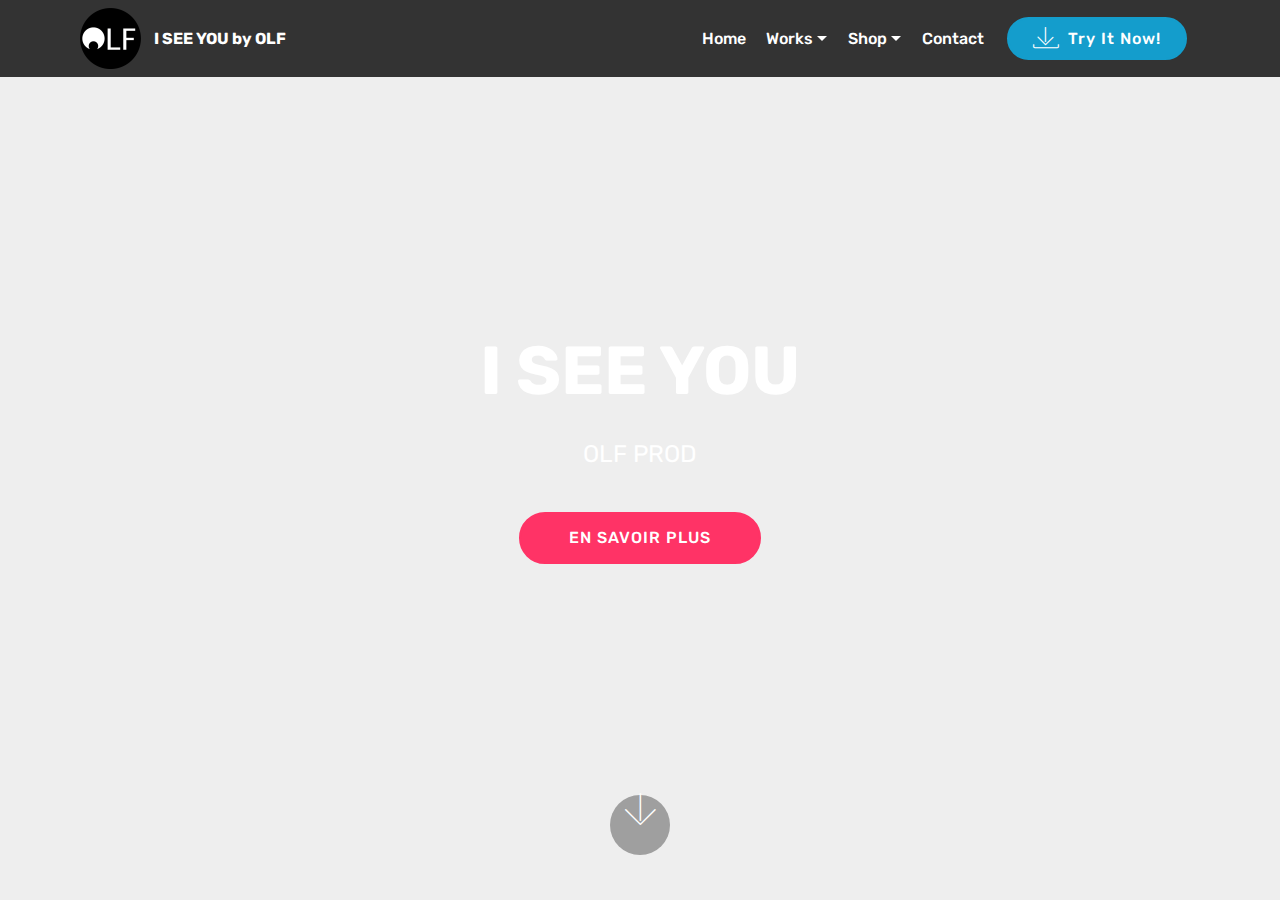
==== commit 02d0a166: "create github pages" ====
--- a/index.html
+++ b/index.html
@@ -49,7 +49,7 @@
         <div class="collapse navbar-collapse" id="navbarSupportedContent">
             <ul class="navbar-nav nav-dropdown" data-app-modern-menu="true"><li class="nav-item dropdown">
                     <a class="nav-link link text-white display-4" href="index.html">Home</a>
-                </li><li class="nav-item dropdown"><a class="nav-link link text-white dropdown-toggle display-4" href="page1.html" data-toggle="dropdown-submenu" aria-expanded="false">Works</a><div class="dropdown-menu"><a class="text-white dropdown-item display-4" href="page10.html">Vêtements</a><a class="text-white dropdown-item display-4" href="page4.html" aria-expanded="false">Devoirs</a><a class="text-white dropdown-item display-4" href="page5.html" aria-expanded="false">&nbsp;Musiques</a><a class="text-white dropdown-item display-4" href="page6.html" aria-expanded="false">Textes</a><a class="text-white dropdown-item display-4" href="https://mobirise.co" aria-expanded="false">Collaboration</a></div></li><li class="nav-item dropdown"><a class="nav-link link text-white dropdown-toggle display-4" href="page2.html" data-toggle="dropdown-submenu" aria-expanded="false">Shop<br></a><div class="dropdown-menu"><a class="text-white dropdown-item display-4" href="page7.html">Hoodies</a><a class="text-white dropdown-item display-4" href="page8.html" aria-expanded="false">Shirts</a><a class="text-white dropdown-item display-4" href="page9.html" aria-expanded="false">Accessoires</a></div></li><li class="nav-item"><a class="nav-link link text-white display-4" href="page3.html">Contact</a></li></ul>
+                </li><li class="nav-item dropdown open"><a class="nav-link link text-white dropdown-toggle display-4" href="page1.html" data-toggle="dropdown-submenu" aria-expanded="true">Works</a><div class="dropdown-menu"><a class="text-white dropdown-item display-4" href="page10.html">Vêtements</a><a class="text-white dropdown-item display-4" href="page4.html" aria-expanded="false">Devoirs</a><a class="text-white dropdown-item display-4" href="page5.html" aria-expanded="false">&nbsp;Musiques</a><a class="text-white dropdown-item display-4" href="https://mobirise.co" aria-expanded="false">Collaboration</a><a class="text-white dropdown-item display-4" href="page1.html" aria-expanded="true">Actualité</a></div></li><li class="nav-item dropdown"><a class="nav-link link text-white dropdown-toggle display-4" href="page2.html" data-toggle="dropdown-submenu" aria-expanded="false">Shop<br></a><div class="dropdown-menu"><a class="text-white dropdown-item display-4" href="page7.html">Hoodies</a><a class="text-white dropdown-item display-4" href="page8.html" aria-expanded="false">Shirts</a><a class="text-white dropdown-item display-4" href="page9.html" aria-expanded="false">Accessoires</a></div></li><li class="nav-item"><a class="nav-link link text-white display-4" href="page3.html">Contact</a></li></ul>
             <div class="navbar-buttons mbr-section-btn">
                 <a class="btn btn-sm btn-primary display-4" href="https://mobirise.co">
                     <span class="mbri-save mbr-iconfont mbr-iconfont-btn "></span>
@@ -60,7 +60,7 @@
     </nav>
 </section>
 
-<section class="engine"><a href="https://mobirise.info/h">how to create a web page</a></section><section class="cid-r6VOs82Cgk mbr-fullscreen mbr-parallax-background" id="header2-4">
+<section class="engine"><a href="https://mobirise.info/n">free simple website templates</a></section><section class="cid-r6VOs82Cgk mbr-fullscreen mbr-parallax-background" id="header2-4">
 
     
 
@@ -72,7 +72,7 @@
                 <h1 class="mbr-section-title mbr-bold pb-3 mbr-fonts-style display-1">I SEE YOU</h1>
                 
                 <p class="mbr-text pb-3 mbr-fonts-style display-5">OLF PROD</p>
-                <div class="mbr-section-btn"><a class="btn btn-md btn-secondary display-4" href="https://mobirise.co">EN SAVOIR PLUS</a></div>
+                <div class="mbr-section-btn"><a class="btn btn-md btn-secondary display-4" href="page11.html">EN SAVOIR PLUS</a></div>
             </div>
         </div>
     </div>
--- a/assets/mobirise/css/mbr-additional.css
+++ b/assets/mobirise/css/mbr-additional.css
@@ -5658,3 +5658,392 @@
 .cid-r6VJceu2YU .dropdown-item:hover {
   color: #c1c1c1 !important;
 }
+.cid-r6VJceu2YU .navbar {
+  padding: .5rem 0;
+  background: #333333;
+  transition: none;
+  min-height: 77px;
+}
+.cid-r6VJceu2YU .navbar-dropdown.bg-color.transparent.opened {
+  background: #333333;
+}
+.cid-r6VJceu2YU a {
+  font-style: normal;
+}
+.cid-r6VJceu2YU .nav-item span {
+  padding-right: 0.4em;
+  line-height: 0.5em;
+  vertical-align: text-bottom;
+  position: relative;
+  text-decoration: none;
+}
+.cid-r6VJceu2YU .nav-item a {
+  display: -webkit-flex;
+  align-items: center;
+  justify-content: center;
+  padding: 0.7rem 0 !important;
+  margin: 0rem .65rem !important;
+  -webkit-align-items: center;
+  -webkit-justify-content: center;
+}
+.cid-r6VJceu2YU .nav-item:focus,
+.cid-r6VJceu2YU .nav-link:focus {
+  outline: none;
+}
+.cid-r6VJceu2YU .btn {
+  padding: 0.4rem 1.5rem;
+  display: -webkit-inline-flex;
+  align-items: center;
+  -webkit-align-items: center;
+}
+.cid-r6VJceu2YU .btn .mbr-iconfont {
+  font-size: 1.6rem;
+}
+.cid-r6VJceu2YU .menu-logo {
+  margin-right: auto;
+}
+.cid-r6VJceu2YU .menu-logo .navbar-brand {
+  display: -webkit-flex;
+  margin-left: 5rem;
+  padding: 0;
+  transition: padding .2s;
+  min-height: 3.8rem;
+  align-items: center;
+  -webkit-align-items: center;
+}
+.cid-r6VJceu2YU .menu-logo .navbar-brand .navbar-caption-wrap {
+  display: -webkit-flex;
+  -webkit-align-items: center;
+  align-items: center;
+  word-break: break-word;
+  min-width: 7rem;
+  margin: .3rem 0;
+}
+.cid-r6VJceu2YU .menu-logo .navbar-brand .navbar-caption-wrap .navbar-caption {
+  line-height: 1.2rem !important;
+  padding-right: 2rem;
+}
+.cid-r6VJceu2YU .menu-logo .navbar-brand .navbar-logo {
+  font-size: 4rem;
+  transition: font-size 0.25s;
+}
+.cid-r6VJceu2YU .menu-logo .navbar-brand .navbar-logo img {
+  display: -webkit-flex;
+}
+.cid-r6VJceu2YU .menu-logo .navbar-brand .navbar-logo .mbr-iconfont {
+  transition: font-size 0.25s;
+}
+.cid-r6VJceu2YU .navbar-toggleable-sm .navbar-collapse {
+  justify-content: flex-end;
+  -webkit-justify-content: flex-end;
+  padding-right: 5rem;
+  width: auto;
+}
+.cid-r6VJceu2YU .navbar-toggleable-sm .navbar-collapse .navbar-nav {
+  flex-wrap: wrap;
+  -webkit-flex-wrap: wrap;
+  padding-left: 0;
+}
+.cid-r6VJceu2YU .navbar-toggleable-sm .navbar-collapse .navbar-nav .nav-item {
+  -webkit-align-self: center;
+  align-self: center;
+}
+.cid-r6VJceu2YU .navbar-toggleable-sm .navbar-collapse .navbar-buttons {
+  padding-left: 0;
+  padding-bottom: 0;
+}
+.cid-r6VJceu2YU .dropdown .dropdown-menu {
+  background: #333333;
+  display: none;
+  position: absolute;
+  min-width: 5rem;
+  padding-top: 1.4rem;
+  padding-bottom: 1.4rem;
+  text-align: left;
+}
+.cid-r6VJceu2YU .dropdown .dropdown-menu .dropdown-item {
+  width: auto;
+  padding: 0.235em 1.5385em 0.235em 1.5385em !important;
+}
+.cid-r6VJceu2YU .dropdown .dropdown-menu .dropdown-item::after {
+  right: 0.5rem;
+}
+.cid-r6VJceu2YU .dropdown .dropdown-menu .dropdown-submenu {
+  margin: 0;
+}
+.cid-r6VJceu2YU .dropdown.open > .dropdown-menu {
+  display: block;
+}
+.cid-r6VJceu2YU .navbar-toggleable-sm.opened:after {
+  position: absolute;
+  width: 100vw;
+  height: 100vh;
+  content: '';
+  background-color: rgba(0, 0, 0, 0.1);
+  left: 0;
+  bottom: 0;
+  transform: translateY(100%);
+  -webkit-transform: translateY(100%);
+  z-index: 1000;
+}
+.cid-r6VJceu2YU .navbar.navbar-short {
+  min-height: 60px;
+  transition: all .2s;
+}
+.cid-r6VJceu2YU .navbar.navbar-short .navbar-toggler-right {
+  top: 20px;
+}
+.cid-r6VJceu2YU .navbar.navbar-short .navbar-logo a {
+  font-size: 2.5rem !important;
+  line-height: 2.5rem;
+  transition: font-size 0.25s;
+}
+.cid-r6VJceu2YU .navbar.navbar-short .navbar-logo a .mbr-iconfont {
+  font-size: 2.5rem !important;
+}
+.cid-r6VJceu2YU .navbar.navbar-short .navbar-logo a img {
+  height: 3rem !important;
+}
+.cid-r6VJceu2YU .navbar.navbar-short .navbar-brand {
+  min-height: 3rem;
+}
+.cid-r6VJceu2YU button.navbar-toggler {
+  width: 31px;
+  height: 18px;
+  cursor: pointer;
+  transition: all .2s;
+  top: 1.5rem;
+  right: 1rem;
+}
+.cid-r6VJceu2YU button.navbar-toggler:focus {
+  outline: none;
+}
+.cid-r6VJceu2YU button.navbar-toggler .hamburger span {
+  position: absolute;
+  right: 0;
+  width: 30px;
+  height: 2px;
+  border-right: 5px;
+  background-color: #ffffff;
+}
+.cid-r6VJceu2YU button.navbar-toggler .hamburger span:nth-child(1) {
+  top: 0;
+  transition: all .2s;
+}
+.cid-r6VJceu2YU button.navbar-toggler .hamburger span:nth-child(2) {
+  top: 8px;
+  transition: all .15s;
+}
+.cid-r6VJceu2YU button.navbar-toggler .hamburger span:nth-child(3) {
+  top: 8px;
+  transition: all .15s;
+}
+.cid-r6VJceu2YU button.navbar-toggler .hamburger span:nth-child(4) {
+  top: 16px;
+  transition: all .2s;
+}
+.cid-r6VJceu2YU nav.opened .hamburger span:nth-child(1) {
+  top: 8px;
+  width: 0;
+  opacity: 0;
+  right: 50%;
+  transition: all .2s;
+}
+.cid-r6VJceu2YU nav.opened .hamburger span:nth-child(2) {
+  -webkit-transform: rotate(45deg);
+  transform: rotate(45deg);
+  transition: all .25s;
+}
+.cid-r6VJceu2YU nav.opened .hamburger span:nth-child(3) {
+  -webkit-transform: rotate(-45deg);
+  transform: rotate(-45deg);
+  transition: all .25s;
+}
+.cid-r6VJceu2YU nav.opened .hamburger span:nth-child(4) {
+  top: 8px;
+  width: 0;
+  opacity: 0;
+  right: 50%;
+  transition: all .2s;
+}
+.cid-r6VJceu2YU .collapsed.navbar-expand {
+  flex-direction: column;
+  -webkit-flex-direction: column;
+}
+.cid-r6VJceu2YU .collapsed .btn {
+  display: -webkit-flex;
+}
+.cid-r6VJceu2YU .collapsed .navbar-collapse {
+  display: none !important;
+  padding-right: 0 !important;
+}
+.cid-r6VJceu2YU .collapsed .navbar-collapse.collapsing,
+.cid-r6VJceu2YU .collapsed .navbar-collapse.show {
+  display: block !important;
+}
+.cid-r6VJceu2YU .collapsed .navbar-collapse.collapsing .navbar-nav,
+.cid-r6VJceu2YU .collapsed .navbar-collapse.show .navbar-nav {
+  display: block;
+  text-align: center;
+}
+.cid-r6VJceu2YU .collapsed .navbar-collapse.collapsing .navbar-nav .nav-item,
+.cid-r6VJceu2YU .collapsed .navbar-collapse.show .navbar-nav .nav-item {
+  clear: both;
+}
+.cid-r6VJceu2YU .collapsed .navbar-collapse.collapsing .navbar-buttons,
+.cid-r6VJceu2YU .collapsed .navbar-collapse.show .navbar-buttons {
+  text-align: center;
+}
+.cid-r6VJceu2YU .collapsed .navbar-collapse.collapsing .navbar-buttons:last-child,
+.cid-r6VJceu2YU .collapsed .navbar-collapse.show .navbar-buttons:last-child {
+  margin-bottom: 1rem;
+}
+.cid-r6VJceu2YU .collapsed button.navbar-toggler {
+  display: block;
+}
+.cid-r6VJceu2YU .collapsed .navbar-brand {
+  margin-left: 1rem !important;
+}
+.cid-r6VJceu2YU .collapsed .navbar-toggleable-sm {
+  flex-direction: column;
+  -webkit-flex-direction: column;
+}
+.cid-r6VJceu2YU .collapsed .dropdown .dropdown-menu {
+  width: 100%;
+  text-align: center;
+  position: relative;
+  opacity: 0;
+  display: block;
+  height: 0;
+  visibility: hidden;
+  padding: 0;
+  transition-duration: .5s;
+  transition-property: opacity,padding,height;
+}
+.cid-r6VJceu2YU .collapsed .dropdown.open > .dropdown-menu {
+  position: relative;
+  opacity: 1;
+  height: auto;
+  padding: 1.4rem 0;
+  visibility: visible;
+}
+.cid-r6VJceu2YU .collapsed .dropdown .dropdown-submenu {
+  left: 0;
+  text-align: center;
+  width: 100%;
+}
+.cid-r6VJceu2YU .collapsed .dropdown .dropdown-toggle[data-toggle="dropdown-submenu"]::after {
+  margin-top: 0;
+  position: inherit;
+  right: 0;
+  top: 50%;
+  display: inline-block;
+  width: 0;
+  height: 0;
+  margin-left: .3em;
+  vertical-align: middle;
+  content: "";
+  border-top: .30em solid;
+  border-right: .30em solid transparent;
+  border-left: .30em solid transparent;
+}
+@media (max-width: 991px) {
+  .cid-r6VJceu2YU .navbar-expand {
+    flex-direction: column;
+    -webkit-flex-direction: column;
+  }
+  .cid-r6VJceu2YU img {
+    height: 3.8rem !important;
+  }
+  .cid-r6VJceu2YU .btn {
+    display: -webkit-flex;
+  }
+  .cid-r6VJceu2YU button.navbar-toggler {
+    display: block;
+  }
+  .cid-r6VJceu2YU .navbar-brand {
+    margin-left: 1rem !important;
+  }
+  .cid-r6VJceu2YU .navbar-toggleable-sm {
+    flex-direction: column;
+    -webkit-flex-direction: column;
+  }
+  .cid-r6VJceu2YU .navbar-collapse {
+    display: none !important;
+    padding-right: 0 !important;
+  }
+  .cid-r6VJceu2YU .navbar-collapse.collapsing,
+  .cid-r6VJceu2YU .navbar-collapse.show {
+    display: block !important;
+  }
+  .cid-r6VJceu2YU .navbar-collapse.collapsing .navbar-nav,
+  .cid-r6VJceu2YU .navbar-collapse.show .navbar-nav {
+    display: block;
+    text-align: center;
+  }
+  .cid-r6VJceu2YU .navbar-collapse.collapsing .navbar-nav .nav-item,
+  .cid-r6VJceu2YU .navbar-collapse.show .navbar-nav .nav-item {
+    clear: both;
+  }
+  .cid-r6VJceu2YU .navbar-collapse.collapsing .navbar-buttons,
+  .cid-r6VJceu2YU .navbar-collapse.show .navbar-buttons {
+    text-align: center;
+  }
+  .cid-r6VJceu2YU .navbar-collapse.collapsing .navbar-buttons:last-child,
+  .cid-r6VJceu2YU .navbar-collapse.show .navbar-buttons:last-child {
+    margin-bottom: 1rem;
+  }
+  .cid-r6VJceu2YU .dropdown .dropdown-menu {
+    width: 100%;
+    text-align: center;
+    position: relative;
+    opacity: 0;
+    display: block;
+    height: 0;
+    visibility: hidden;
+    padding: 0;
+    transition-duration: .5s;
+    transition-property: opacity,padding,height;
+  }
+  .cid-r6VJceu2YU .dropdown.open > .dropdown-menu {
+    position: relative;
+    opacity: 1;
+    height: auto;
+    padding: 1.4rem 0;
+    visibility: visible;
+  }
+  .cid-r6VJceu2YU .dropdown .dropdown-submenu {
+    left: 0;
+    text-align: center;
+    width: 100%;
+  }
+  .cid-r6VJceu2YU .dropdown .dropdown-toggle[data-toggle="dropdown-submenu"]::after {
+    margin-top: 0;
+    position: inherit;
+    right: 0;
+    top: 50%;
+    display: inline-block;
+    width: 0;
+    height: 0;
+    margin-left: .3em;
+    vertical-align: middle;
+    content: "";
+    border-top: .30em solid;
+    border-right: .30em solid transparent;
+    border-left: .30em solid transparent;
+  }
+}
+@media (min-width: 767px) {
+  .cid-r6VJceu2YU .menu-logo {
+    flex-shrink: 0;
+    -webkit-flex-shrink: 0;
+  }
+}
+.cid-r6VJceu2YU .navbar-collapse {
+  flex-basis: auto;
+  -webkit-flex-basis: auto;
+}
+.cid-r6VJceu2YU .nav-link:hover,
+.cid-r6VJceu2YU .dropdown-item:hover {
+  color: #c1c1c1 !important;
+}
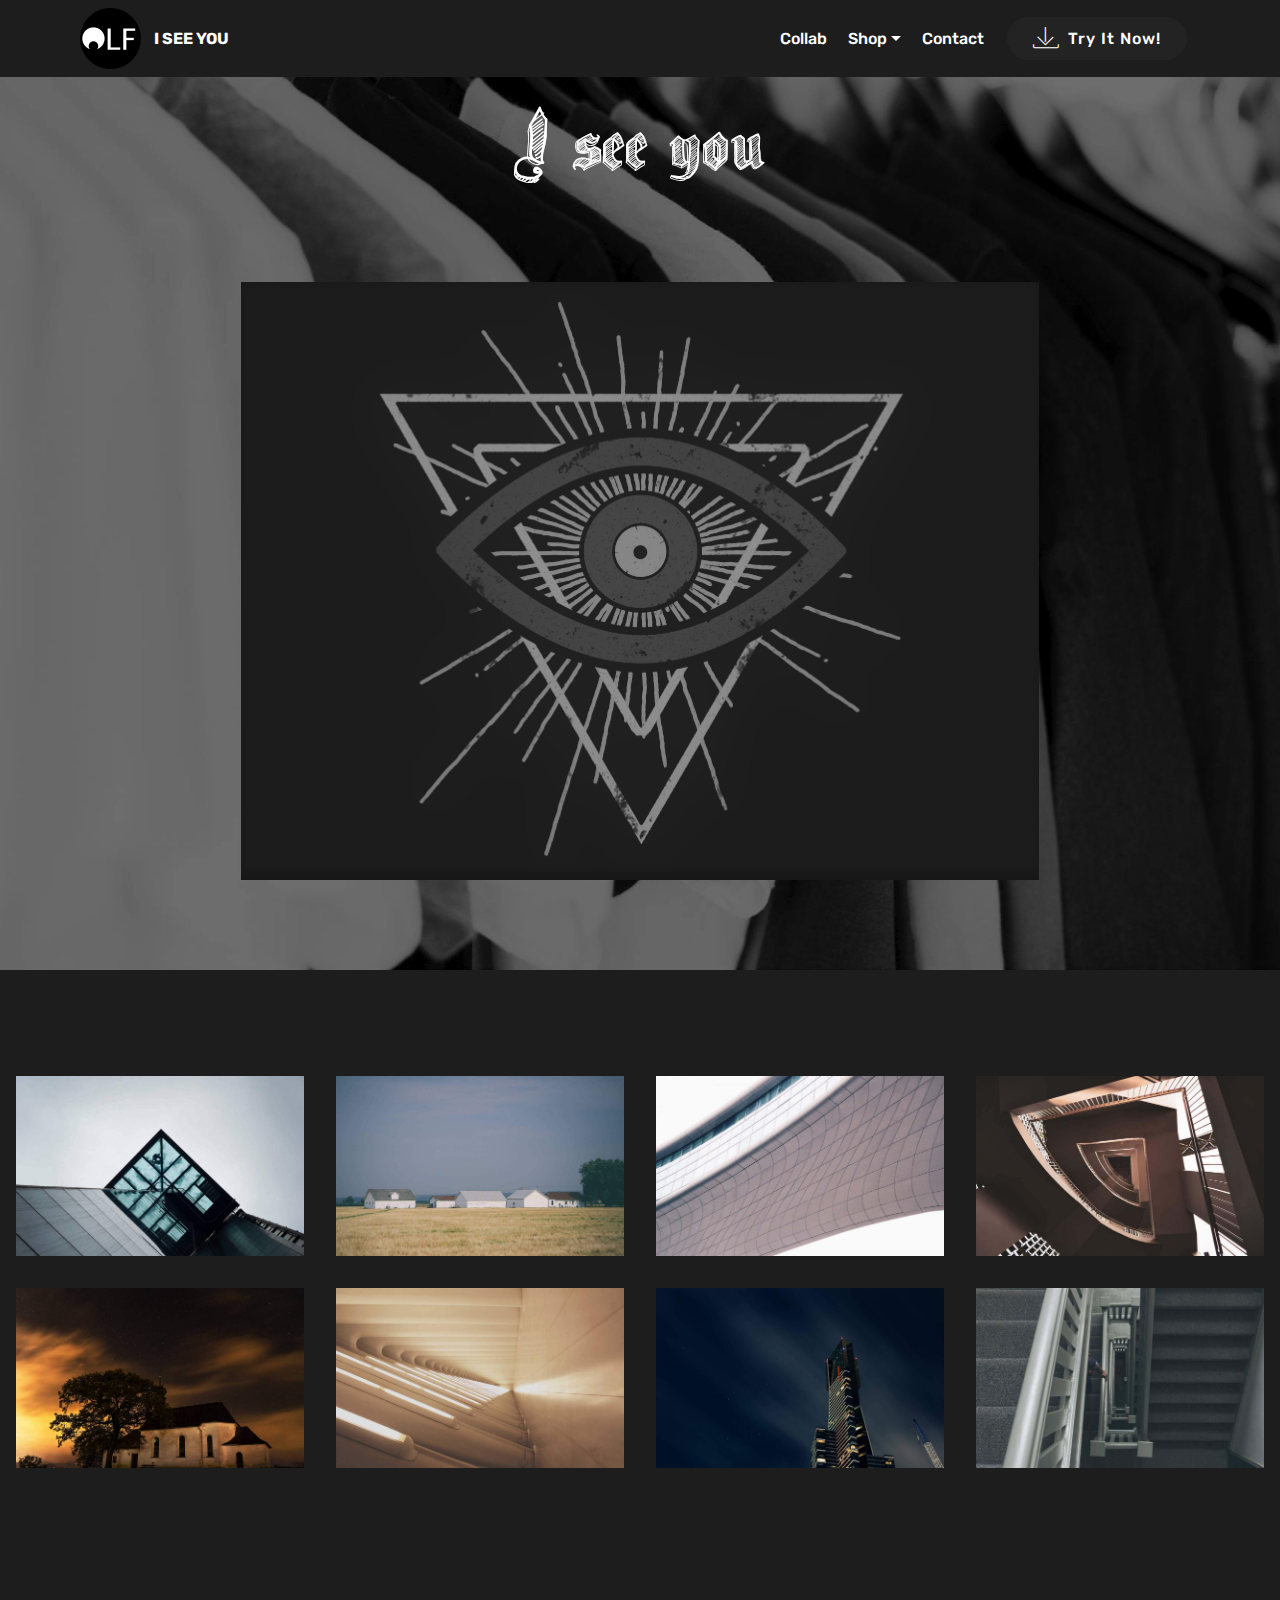
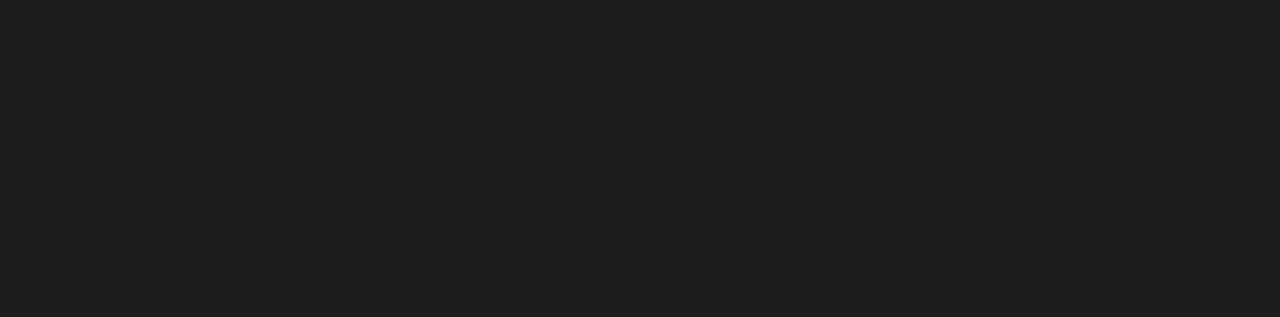
==== commit d2f3aca9: "create github pages" ====
--- a/index.html
+++ b/index.html
@@ -15,14 +15,18 @@
   <link rel="stylesheet" href="assets/bootstrap/css/bootstrap-grid.min.css">
   <link rel="stylesheet" href="assets/bootstrap/css/bootstrap-reboot.min.css">
   <link rel="stylesheet" href="assets/dropdown/css/style.css">
+  <link rel="stylesheet" href="assets/animatecss/animate.min.css">
+  <link rel="stylesheet" href="assets/socicon/css/styles.css">
   <link rel="stylesheet" href="assets/theme/css/style.css">
+  <link rel="stylesheet" href="assets/gallery/style.css">
+  <link href="assets/fonts/style.css" rel="stylesheet">
   <link rel="stylesheet" href="assets/mobirise/css/mbr-additional.css" type="text/css">
   
   
   
 </head>
 <body>
-  <section class="menu cid-r6VJceu2YU" once="menu" id="menu1-0">
+  <section class="menu cid-r8fzeCPRe4" once="menu" id="menu1-2">
 
     
 
@@ -43,13 +47,13 @@
                     </a>
                 </span>
                 <span class="navbar-caption-wrap"><a class="navbar-caption text-white display-4" href="https://mobirise.co">
-                        I SEE YOU by OLF</a></span>
+                        I SEE YOU&nbsp;</a></span>
             </div>
         </div>
         <div class="collapse navbar-collapse" id="navbarSupportedContent">
             <ul class="navbar-nav nav-dropdown" data-app-modern-menu="true"><li class="nav-item dropdown">
-                    <a class="nav-link link text-white display-4" href="index.html">Home</a>
-                </li><li class="nav-item dropdown open"><a class="nav-link link text-white dropdown-toggle display-4" href="page1.html" data-toggle="dropdown-submenu" aria-expanded="true">Works</a><div class="dropdown-menu"><a class="text-white dropdown-item display-4" href="page10.html">Vêtements</a><a class="text-white dropdown-item display-4" href="page4.html" aria-expanded="false">Devoirs</a><a class="text-white dropdown-item display-4" href="page5.html" aria-expanded="false">&nbsp;Musiques</a><a class="text-white dropdown-item display-4" href="https://mobirise.co" aria-expanded="false">Collaboration</a><a class="text-white dropdown-item display-4" href="page1.html" aria-expanded="true">Actualité</a></div></li><li class="nav-item dropdown"><a class="nav-link link text-white dropdown-toggle display-4" href="page2.html" data-toggle="dropdown-submenu" aria-expanded="false">Shop<br></a><div class="dropdown-menu"><a class="text-white dropdown-item display-4" href="page7.html">Hoodies</a><a class="text-white dropdown-item display-4" href="page8.html" aria-expanded="false">Shirts</a><a class="text-white dropdown-item display-4" href="page9.html" aria-expanded="false">Accessoires</a></div></li><li class="nav-item"><a class="nav-link link text-white display-4" href="page3.html">Contact</a></li></ul>
+                    <a class="nav-link link text-white display-4" href="https://mobirise.co">Collab</a>
+                </li><li class="nav-item dropdown open"><a class="nav-link link text-white dropdown-toggle display-4" href="https://mobirise.co" data-toggle="dropdown-submenu" aria-expanded="true">Shop<br></a><div class="dropdown-menu"><a class="text-white dropdown-item display-4" href="https://mobirise.co">All</a><a class="text-white dropdown-item display-4" href="https://mobirise.co" aria-expanded="false">Hoodies</a><a class="text-white dropdown-item display-4" href="https://mobirise.co" aria-expanded="false">Shirts</a><a class="text-white dropdown-item display-4" href="https://mobirise.co" aria-expanded="true">Accessoires</a></div></li><li class="nav-item"><a class="nav-link link text-white display-4" href="https://mobirise.co">Contact</a></li></ul>
             <div class="navbar-buttons mbr-section-btn">
                 <a class="btn btn-sm btn-primary display-4" href="https://mobirise.co">
                     <span class="mbri-save mbr-iconfont mbr-iconfont-btn "></span>
@@ -60,26 +64,92 @@
     </nav>
 </section>
 
-<section class="engine"><a href="https://mobirise.info/n">free simple website templates</a></section><section class="cid-r6VOs82Cgk mbr-fullscreen mbr-parallax-background" id="header2-4">
+<section class="engine"><a href="https://mobirise.info/u">bootstrap responsive templates</a></section><section class="header4 cid-r8fzcPlDC9 mbr-parallax-background" id="header4-1">
+
+    
+
+    <div class="mbr-overlay" style="opacity: 0.3; background-color: rgb(0, 0, 0);">
+    </div>
+
+    <div class="container">
+        <div class="row justify-content-md-center">
+            <div class="media-content col-md-10">
+                <h1 class="mbr-section-title align-center mbr-white pb-3 mbr-bold mbr-fonts-style display-1"><span style="font-weight: normal;">
+                    I see you</span></h1>
+                
+                <div class="mbr-text align-center mbr-white pb-3">
+                    
+                </div>
+                
+            </div>
+            <div class="mbr-figure pt-5">
+                <img src="assets/images/illuminati-dark-drib-1-800x600.png" alt="Mobirise" title="" style="width: 70%;">
+            </div>
+        </div>
+    </div>
+</section>
+
+<section class="mbr-gallery mbr-slider-carousel cid-r8fLg01FZB" id="gallery1-b">
+
+    
+
+    <div>
+        <div><!-- Filter --><!-- Gallery --><div class="mbr-gallery-row"><div class="mbr-gallery-layout-default"><div><div><div class="mbr-gallery-item mbr-gallery-item--p2" data-video-url="false" data-tags="Impressionnant"><div href="#lb-gallery1-b" data-slide-to="0" data-toggle="modal"><img src="assets/images/gallery00.jpg" alt="" title=""><span class="icon-focus"></span></div></div><div class="mbr-gallery-item mbr-gallery-item--p2" data-video-url="false" data-tags="Adaptatif"><div href="#lb-gallery1-b" data-slide-to="1" data-toggle="modal"><img src="assets/images/gallery01.jpg" alt="" title=""><span class="icon-focus"></span></div></div><div class="mbr-gallery-item mbr-gallery-item--p2" data-video-url="false" data-tags="Créatif"><div href="#lb-gallery1-b" data-slide-to="2" data-toggle="modal"><img src="assets/images/gallery02.jpg" alt="" title=""><span class="icon-focus"></span></div></div><div class="mbr-gallery-item mbr-gallery-item--p2" data-video-url="false" data-tags="Animé"><div href="#lb-gallery1-b" data-slide-to="3" data-toggle="modal"><img src="assets/images/gallery03.jpg" alt="" title=""><span class="icon-focus"></span></div></div><div class="mbr-gallery-item mbr-gallery-item--p2" data-video-url="false" data-tags="Impressionnant"><div href="#lb-gallery1-b" data-slide-to="4" data-toggle="modal"><img src="assets/images/gallery04.jpg" alt="" title=""><span class="icon-focus"></span></div></div><div class="mbr-gallery-item mbr-gallery-item--p2" data-video-url="false" data-tags="Impressionnant"><div href="#lb-gallery1-b" data-slide-to="5" data-toggle="modal"><img src="assets/images/gallery05.jpg" alt="" title=""><span class="icon-focus"></span></div></div><div class="mbr-gallery-item mbr-gallery-item--p2" data-video-url="false" data-tags="Adaptatif"><div href="#lb-gallery1-b" data-slide-to="6" data-toggle="modal"><img src="assets/images/gallery06.jpg" alt="" title=""><span class="icon-focus"></span></div></div><div class="mbr-gallery-item mbr-gallery-item--p2" data-video-url="false" data-tags="Animé"><div href="#lb-gallery1-b" data-slide-to="7" data-toggle="modal"><img src="assets/images/gallery07.jpg" alt="" title=""><span class="icon-focus"></span></div></div></div></div><div class="clearfix"></div></div></div><!-- Lightbox --><div data-app-prevent-settings="" class="mbr-slider modal fade carousel slide" tabindex="-1" data-keyboard="true" data-interval="false" id="lb-gallery1-b"><div class="modal-dialog"><div class="modal-content"><div class="modal-body"><div class="carousel-inner"><div class="carousel-item active"><img src="assets/images/gallery00.jpg" alt="" title=""></div><div class="carousel-item"><img src="assets/images/gallery01.jpg" alt="" title=""></div><div class="carousel-item"><img src="assets/images/gallery02.jpg" alt="" title=""></div><div class="carousel-item"><img src="assets/images/gallery03.jpg" alt="" title=""></div><div class="carousel-item"><img src="assets/images/gallery04.jpg" alt="" title=""></div><div class="carousel-item"><img src="assets/images/gallery05.jpg" alt="" title=""></div><div class="carousel-item"><img src="assets/images/gallery06.jpg" alt="" title=""></div><div class="carousel-item"><img src="assets/images/gallery07.jpg" alt="" title=""></div></div><a class="carousel-control carousel-control-prev" role="button" data-slide="prev" href="#lb-gallery1-b"><span class="mbri-left mbr-iconfont" aria-hidden="true"></span><span class="sr-only">Previous</span></a><a class="carousel-control carousel-control-next" role="button" data-slide="next" href="#lb-gallery1-b"><span class="mbri-right mbr-iconfont" aria-hidden="true"></span><span class="sr-only">Next</span></a><a class="close" href="#" role="button" data-dismiss="modal"><span class="sr-only">Close</span></a></div></div></div></div></div>
+    </div>
+
+</section>
+
+<section class="cid-r8fLH3VOEQ" id="footer1-c">
 
     
 
     
 
-    <div class="container align-center">
-        <div class="row justify-content-md-center">
-            <div class="mbr-white col-md-10">
-                <h1 class="mbr-section-title mbr-bold pb-3 mbr-fonts-style display-1">I SEE YOU</h1>
-                
-                <p class="mbr-text pb-3 mbr-fonts-style display-5">OLF PROD</p>
-                <div class="mbr-section-btn"><a class="btn btn-md btn-secondary display-4" href="page11.html">EN SAVOIR PLUS</a></div>
+    <div class="container">
+        <div class="media-container-row content text-white">
+            <div class="col-12 col-md-3">
+                <div class="media-wrap">
+                    <a href="https://mobirise.co/">
+                        <img src="assets/images/sans-titre-1-192x192.png" alt="Mobirise" title="">
+                    </a>
+                </div>
+            </div>
+            <div class="col-12 col-md-3 mbr-fonts-style display-7">
+                <h5 class="pb-3">
+                    Addresse</h5>
+                <p class="mbr-text">9 Rue de la Croix<br>71600</p>
+            </div>
+            <div class="col-12 col-md-3 mbr-fonts-style display-7">
+                <h5 class="pb-3">
+                    Contacts
+                </h5>
+                <p class="mbr-text">
+                    Email: Iseeyou@gmail.com
+                    <br>Phone: 0604500175 &nbsp; &nbsp; &nbsp; &nbsp; &nbsp; &nbsp; &nbsp; &nbsp; &nbsp; &nbsp;<br>Fax: +1 (0) 000 0000 002
+                </p>
+            </div>
+            <div class="col-12 col-md-3 mbr-fonts-style display-7">
+                <h5 class="pb-3">Réseaux</h5>
+                <p class="mbr-text">Snap : Iseeyou<br>Insta : Iseeyou<br>Facebook : I see you&nbsp;</p>
             </div>
         </div>
+        
     </div>
-    <div class="mbr-arrow hidden-sm-down" aria-hidden="true">
-        <a href="#next">
-            <i class="mbri-down mbr-iconfont"></i>
-        </a>
+</section>
+
+<section once="" class="cid-r8fMrDXsCN" id="footer6-d">
+
+    
+
+    
+
+    <div class="container">
+        <div class="media-container-row align-center mbr-white">
+            <div class="col-12">
+                <p class="mbr-text mb-0 mbr-fonts-style display-7">
+                    © Iseeyoushop<br>       </p>
+            </div>
+        </div>
     </div>
 </section>
 
@@ -92,8 +162,18 @@
   <script src="assets/dropdown/js/script.min.js"></script>
   <script src="assets/touchswipe/jquery.touch-swipe.min.js"></script>
   <script src="assets/parallax/jarallax.min.js"></script>
+  <script src="assets/masonry/masonry.pkgd.min.js"></script>
+  <script src="assets/imagesloaded/imagesloaded.pkgd.min.js"></script>
+  <script src="assets/bootstrapcarouselswipe/bootstrap-carousel-swipe.js"></script>
+  <script src="assets/vimeoplayer/jquery.mb.vimeo_player.js"></script>
+  <script src="assets/viewportchecker/jquery.viewportchecker.js"></script>
   <script src="assets/theme/js/script.js"></script>
+  <script src="assets/gallery/player.min.js"></script>
+  <script src="assets/gallery/script.js"></script>
+  <script src="assets/slidervideo/script.js"></script>
   
   
-</body>
+ <div id="scrollToTop" class="scrollToTop mbr-arrow-up"><a style="text-align: center;"><i></i></a></div>
+    <input name="animation" type="hidden">
+  </body>
 </html>--- a/assets/socicon/css/styles.css
+++ b/assets/socicon/css/styles.css
@@ -0,0 +1,544 @@
+@charset "UTF-8";
+
+@font-face {
+  font-family: "socicon";
+  src:url("../fonts/socicon.eot");
+  src:url("../fonts/socicon.eot?#iefix") format("embedded-opentype"),
+    url("../fonts/socicon.woff") format("woff"),
+    url("../fonts/socicon.ttf") format("truetype"),
+    url("../fonts/socicon.svg#socicon") format("svg");
+  font-weight: normal;
+  font-style: normal;
+
+}
+
+[data-icon]:before {
+  font-family: "socicon" !important;
+  content: attr(data-icon);
+  font-style: normal !important;
+  font-weight: normal !important;
+  font-variant: normal !important;
+  text-transform: none !important;
+  speak: none;
+  line-height: 1;
+  -webkit-font-smoothing: antialiased;
+  -moz-osx-font-smoothing: grayscale;
+}
+
+[class^="socicon-"]:before,
+[class*=" socicon-"]:before {
+  font-family: "socicon" !important;
+  font-style: normal !important;
+  font-weight: normal !important;
+  font-variant: normal !important;
+  text-transform: none !important;
+  speak: none;
+  line-height: 1;
+  -webkit-font-smoothing: antialiased;
+  -moz-osx-font-smoothing: grayscale;
+}
+
+.socicon-modelmayhem:before {
+  content: "\e000";
+}
+.socicon-mixcloud:before {
+  content: "\e001";
+}
+.socicon-drupal:before {
+  content: "\e002";
+}
+.socicon-swarm:before {
+  content: "\e003";
+}
+.socicon-istock:before {
+  content: "\e004";
+}
+.socicon-yammer:before {
+  content: "\e005";
+}
+.socicon-ello:before {
+  content: "\e006";
+}
+.socicon-stackoverflow:before {
+  content: "\e007";
+}
+.socicon-persona:before {
+  content: "\e008";
+}
+.socicon-triplej:before {
+  content: "\e009";
+}
+.socicon-houzz:before {
+  content: "\e00a";
+}
+.socicon-rss:before {
+  content: "\e00b";
+}
+.socicon-paypal:before {
+  content: "\e00c";
+}
+.socicon-odnoklassniki:before {
+  content: "\e00d";
+}
+.socicon-airbnb:before {
+  content: "\e00e";
+}
+.socicon-periscope:before {
+  content: "\e00f";
+}
+.socicon-outlook:before {
+  content: "\e010";
+}
+.socicon-coderwall:before {
+  content: "\e011";
+}
+.socicon-tripadvisor:before {
+  content: "\e012";
+}
+.socicon-appnet:before {
+  content: "\e013";
+}
+.socicon-goodreads:before {
+  content: "\e014";
+}
+.socicon-tripit:before {
+  content: "\e015";
+}
+.socicon-lanyrd:before {
+  content: "\e016";
+}
+.socicon-slideshare:before {
+  content: "\e017";
+}
+.socicon-buffer:before {
+  content: "\e018";
+}
+.socicon-disqus:before {
+  content: "\e019";
+}
+.socicon-vkontakte:before {
+  content: "\e01a";
+}
+.socicon-whatsapp:before {
+  content: "\e01b";
+}
+.socicon-patreon:before {
+  content: "\e01c";
+}
+.socicon-storehouse:before {
+  content: "\e01d";
+}
+.socicon-pocket:before {
+  content: "\e01e";
+}
+.socicon-mail:before {
+  content: "\e01f";
+}
+.socicon-blogger:before {
+  content: "\e020";
+}
+.socicon-technorati:before {
+  content: "\e021";
+}
+.socicon-reddit:before {
+  content: "\e022";
+}
+.socicon-dribbble:before {
+  content: "\e023";
+}
+.socicon-stumbleupon:before {
+  content: "\e024";
+}
+.socicon-digg:before {
+  content: "\e025";
+}
+.socicon-envato:before {
+  content: "\e026";
+}
+.socicon-behance:before {
+  content: "\e027";
+}
+.socicon-delicious:before {
+  content: "\e028";
+}
+.socicon-deviantart:before {
+  content: "\e029";
+}
+.socicon-forrst:before {
+  content: "\e02a";
+}
+.socicon-play:before {
+  content: "\e02b";
+}
+.socicon-zerply:before {
+  content: "\e02c";
+}
+.socicon-wikipedia:before {
+  content: "\e02d";
+}
+.socicon-apple:before {
+  content: "\e02e";
+}
+.socicon-flattr:before {
+  content: "\e02f";
+}
+.socicon-github:before {
+  content: "\e030";
+}
+.socicon-renren:before {
+  content: "\e031";
+}
+.socicon-friendfeed:before {
+  content: "\e032";
+}
+.socicon-newsvine:before {
+  content: "\e033";
+}
+.socicon-identica:before {
+  content: "\e034";
+}
+.socicon-bebo:before {
+  content: "\e035";
+}
+.socicon-zynga:before {
+  content: "\e036";
+}
+.socicon-steam:before {
+  content: "\e037";
+}
+.socicon-xbox:before {
+  content: "\e038";
+}
+.socicon-windows:before {
+  content: "\e039";
+}
+.socicon-qq:before {
+  content: "\e03a";
+}
+.socicon-douban:before {
+  content: "\e03b";
+}
+.socicon-meetup:before {
+  content: "\e03c";
+}
+.socicon-playstation:before {
+  content: "\e03d";
+}
+.socicon-android:before {
+  content: "\e03e";
+}
+.socicon-snapchat:before {
+  content: "\e03f";
+}
+.socicon-twitter:before {
+  content: "\e040";
+}
+.socicon-facebook:before {
+  content: "\e041";
+}
+.socicon-googleplus:before {
+  content: "\e042";
+}
+.socicon-pinterest:before {
+  content: "\e043";
+}
+.socicon-foursquare:before {
+  content: "\e044";
+}
+.socicon-yahoo:before {
+  content: "\e045";
+}
+.socicon-skype:before {
+  content: "\e046";
+}
+.socicon-yelp:before {
+  content: "\e047";
+}
+.socicon-feedburner:before {
+  content: "\e048";
+}
+.socicon-linkedin:before {
+  content: "\e049";
+}
+.socicon-viadeo:before {
+  content: "\e04a";
+}
+.socicon-xing:before {
+  content: "\e04b";
+}
+.socicon-myspace:before {
+  content: "\e04c";
+}
+.socicon-soundcloud:before {
+  content: "\e04d";
+}
+.socicon-spotify:before {
+  content: "\e04e";
+}
+.socicon-grooveshark:before {
+  content: "\e04f";
+}
+.socicon-lastfm:before {
+  content: "\e050";
+}
+.socicon-youtube:before {
+  content: "\e051";
+}
+.socicon-vimeo:before {
+  content: "\e052";
+}
+.socicon-dailymotion:before {
+  content: "\e053";
+}
+.socicon-vine:before {
+  content: "\e054";
+}
+.socicon-flickr:before {
+  content: "\e055";
+}
+.socicon-500px:before {
+  content: "\e056";
+}
+.socicon-wordpress:before {
+  content: "\e058";
+}
+.socicon-tumblr:before {
+  content: "\e059";
+}
+.socicon-twitch:before {
+  content: "\e05a";
+}
+.socicon-8tracks:before {
+  content: "\e05b";
+}
+.socicon-amazon:before {
+  content: "\e05c";
+}
+.socicon-icq:before {
+  content: "\e05d";
+}
+.socicon-smugmug:before {
+  content: "\e05e";
+}
+.socicon-ravelry:before {
+  content: "\e05f";
+}
+.socicon-weibo:before {
+  content: "\e060";
+}
+.socicon-baidu:before {
+  content: "\e061";
+}
+.socicon-angellist:before {
+  content: "\e062";
+}
+.socicon-ebay:before {
+  content: "\e063";
+}
+.socicon-imdb:before {
+  content: "\e064";
+}
+.socicon-stayfriends:before {
+  content: "\e065";
+}
+.socicon-residentadvisor:before {
+  content: "\e066";
+}
+.socicon-google:before {
+  content: "\e067";
+}
+.socicon-yandex:before {
+  content: "\e068";
+}
+.socicon-sharethis:before {
+  content: "\e069";
+}
+.socicon-bandcamp:before {
+  content: "\e06a";
+}
+.socicon-itunes:before {
+  content: "\e06b";
+}
+.socicon-deezer:before {
+  content: "\e06c";
+}
+.socicon-telegram:before {
+  content: "\e06e";
+}
+.socicon-openid:before {
+  content: "\e06f";
+}
+.socicon-amplement:before {
+  content: "\e070";
+}
+.socicon-viber:before {
+  content: "\e071";
+}
+.socicon-zomato:before {
+  content: "\e072";
+}
+.socicon-draugiem:before {
+  content: "\e074";
+}
+.socicon-endomodo:before {
+  content: "\e075";
+}
+.socicon-filmweb:before {
+  content: "\e076";
+}
+.socicon-stackexchange:before {
+  content: "\e077";
+}
+.socicon-wykop:before {
+  content: "\e078";
+}
+.socicon-teamspeak:before {
+  content: "\e079";
+}
+.socicon-teamviewer:before {
+  content: "\e07a";
+}
+.socicon-ventrilo:before {
+  content: "\e07b";
+}
+.socicon-younow:before {
+  content: "\e07c";
+}
+.socicon-raidcall:before {
+  content: "\e07d";
+}
+.socicon-mumble:before {
+  content: "\e07e";
+}
+.socicon-medium:before {
+  content: "\e06d";
+}
+.socicon-bebee:before {
+  content: "\e07f";
+}
+.socicon-hitbox:before {
+  content: "\e080";
+}
+.socicon-reverbnation:before {
+  content: "\e081";
+}
+.socicon-formulr:before {
+  content: "\e082";
+}
+.socicon-instagram:before {
+  content: "\e057";
+}
+.socicon-battlenet:before {
+  content: "\e083";
+}
+.socicon-chrome:before {
+  content: "\e084";
+}
+.socicon-discord:before {
+  content: "\e086";
+}
+.socicon-issuu:before {
+  content: "\e087";
+}
+.socicon-macos:before {
+  content: "\e088";
+}
+.socicon-firefox:before {
+  content: "\e089";
+}
+.socicon-opera:before {
+  content: "\e08d";
+}
+.socicon-keybase:before {
+  content: "\e090";
+}
+.socicon-alliance:before {
+  content: "\e091";
+}
+.socicon-livejournal:before {
+  content: "\e092";
+}
+.socicon-googlephotos:before {
+  content: "\e093";
+}
+.socicon-horde:before {
+  content: "\e094";
+}
+.socicon-etsy:before {
+  content: "\e095";
+}
+.socicon-zapier:before {
+  content: "\e096";
+}
+.socicon-google-scholar:before {
+  content: "\e097";
+}
+.socicon-researchgate:before {
+  content: "\e098";
+}
+.socicon-wechat:before {
+  content: "\e099";
+}
+.socicon-strava:before {
+  content: "\e09a";
+}
+.socicon-line:before {
+  content: "\e09b";
+}
+.socicon-lyft:before {
+  content: "\e09c";
+}
+.socicon-uber:before {
+  content: "\e09d";
+}
+.socicon-songkick:before {
+  content: "\e09e";
+}
+.socicon-viewbug:before {
+  content: "\e09f";
+}
+.socicon-googlegroups:before {
+  content: "\e0a0";
+}
+.socicon-quora:before {
+  content: "\e073";
+}
+.socicon-diablo:before {
+  content: "\e085";
+}
+.socicon-blizzard:before {
+  content: "\e0a1";
+}
+.socicon-hearthstone:before {
+  content: "\e08b";
+}
+.socicon-heroes:before {
+  content: "\e08a";
+}
+.socicon-overwatch:before {
+  content: "\e08c";
+}
+.socicon-warcraft:before {
+  content: "\e08e";
+}
+.socicon-starcraft:before {
+  content: "\e08f";
+}
+.socicon-beam:before {
+  content: "\e0a2";
+}
+.socicon-curse:before {
+  content: "\e0a3";
+}
+.socicon-player:before {
+  content: "\e0a4";
+}
+.socicon-streamjar:before {
+  content: "\e0a5";
+}
+.socicon-nintendo:before {
+  content: "\e0a6";
+}
+.socicon-hellocoton:before {
+  content: "\e0a7";
+}
--- a/assets/gallery/style.css
+++ b/assets/gallery/style.css
@@ -0,0 +1,451 @@
+/*-------
+
+   Gallery
+
+-------*/
+.mbr-gallery .mbr-gallery-item {
+  position: relative;
+  display: inline-block;
+  width: 25%;
+  cursor: pointer; }
+
+@media (max-width: 768px) {
+  .mbr-gallery .mbr-gallery-item {
+    width: 50%; } }
+@media (max-width: 400px) {
+  .mbr-gallery .mbr-gallery-item {
+    width: 100%; } }
+.mbr-gallery .icon-focus,
+.mbr-gallery .icon-video {
+  position: absolute;
+  top: calc(50% - 32px);
+  left: calc(50% - 24px);
+  font-family: 'MobiriseIcons' !important;
+  font-size: 3rem !important;
+  color: #fff;
+  opacity: 0;
+  transition: .2s opacity ease-in-out;
+  z-index: 5; }
+
+.mbr-gallery .icon-focus::before {
+  content: '\e96b'; }
+
+.mbr-gallery .icon-video::before {
+  content: '\e95c'; }
+
+.mbr-gallery .mbr-gallery-item > div:hover .icon-focus,
+.mbr-gallery .mbr-gallery-item > div:hover .icon-video {
+  opacity: 1; }
+
+.mbr-gallery .mbr-gallery-item img {
+  width: 100%;
+  opacity: 1;
+  -webkit-transition: .2s opacity ease-in-out;
+  transition: .2s opacity ease-in-out; }
+
+.mbr-gallery .mbr-gallery-item > div:hover img {
+  opacity: 1; }
+
+.mbr-gallery .mbr-gallery-item > div {
+  background: #fff;
+  display: block;
+  outline: none;
+  position: relative; }
+
+.mbr-gallery .mbr-gallery-item .icon {
+  -webkit-transform: translateX(-50%) translateY(-50%);
+  -webkit-transition: .2s opacity ease-in-out;
+  color: #000;
+  font-size: 30px;
+  height: 69px;
+  left: 50%;
+  opacity: 0;
+  position: absolute;
+  top: 50%;
+  transform: translateX(-50%) translateY(-50%);
+  transition: .2s opacity ease-in-out;
+  width: 69px; }
+
+.mbr-gallery .mbr-gallery-item .icon::after,
+.mbr-gallery .mbr-gallery-item .icon::before {
+  content: '';
+  display: block;
+  position: absolute;
+  height: 69px;
+  width: 1px;
+  margin-left: 34.5px;
+  background-color: #fff; }
+
+.mbr-gallery .mbr-gallery-item .icon::after {
+  width: 69px;
+  height: 1px;
+  margin-left: 0;
+  margin-top: 34.5px; }
+
+.mbr-gallery .mbr-gallery-item > div:hover .icon {
+  opacity: 1; }
+
+.mbr-gallery .mbr-gallery-item > div:hover::before {
+  opacity: .9; }
+
+.mbr-gallery .mbr-gallery-item > div:hover .mbr-gallery-title {
+  background: transparent !important; }
+
+/* remove spacing */
+.mbr-gallery .mbr-gallery-row.no-gutter {
+  margin: 0; }
+
+.mbr-gallery .mbr-gallery-row.no-gutter .mbr-gallery-item {
+  padding: 0; }
+
+/* container */
+.mbr-gallery .container.mbr-gallery-layout-default {
+  padding: 93px 0; }
+
+/* fix horizontal scrollbar */
+.mbr-gallery .mbr-gallery-layout-article,
+.mbr-gallery .mbr-gallery-layout-default {
+  overflow: hidden; }
+
+/* lightbox */
+.mbr-gallery .modal {
+  position: fixed;
+  overflow: hidden;
+  padding-right: 0 !important; }
+
+.mbr-gallery .modal-content {
+  border-radius: 0;
+  border: none;
+  background: transparent; }
+
+.mbr-gallery .modal-body {
+  padding: 0; }
+
+.mbr-gallery .modal-body img {
+  width: 100%; }
+
+.mbr-gallery .modal .close {
+  position: fixed;
+  background: #1b1b1b;
+  opacity: .5;
+  font-size: 35px;
+  font-weight: 300;
+  width: 70px;
+  height: 70px;
+  border-radius: 50%;
+  color: #fff;
+  top: 2.5rem;
+  right: 2.5rem;
+  line-height: 70px;
+  border: none;
+  text-align: center;
+  text-shadow: none;
+  z-index: 5;
+  -webkit-transition: opacity .3s ease;
+  -moz-transition: opacity .3s ease;
+  -o-transition: opacity .3s ease;
+  transition: opacity .3s ease;
+  font-family: 'MobiriseIcons'; }
+  .mbr-gallery .modal .close::before {
+    content: '\e91a'; }
+
+.mbr-gallery .modal .close:hover {
+  opacity: 1;
+  background: #000;
+  color: #fff; }
+
+.mbr-gallery .modal-dialog {
+  max-width: 100% !important; }
+
+.mbr-gallery .modal.in .modal-dialog {
+  margin: 0 auto; }
+
+/* modal back color opacity */
+.modal-backdrop.in {
+  opacity: .8;
+  filter: alpha(opacity=80); }
+
+@media (max-width: 768px) {
+  .mbr-gallery .carousel-control,
+  .mbr-gallery .carousel-indicators,
+  .mbr-gallery .modal .close {
+    position: fixed; } }
+/* fix fade in effect */
+.mbr-gallery .modal.fade .modal-dialog {
+  -webkit-transition: margin-top .3s ease-out;
+  -moz-transition: margin-top .3s ease-out;
+  -o-transition: margin-top .3s ease-out;
+  transition: margin-top .3s ease-out; }
+
+.mbr-gallery .modal.fade .modal-dialog,
+.mbr-gallery .modal.in .modal-dialog {
+  -webkit-transform: none;
+  -ms-transform: none;
+  -o-transform: none;
+  transform: none; }
+
+/*-------
+
+   Slider
+
+-------*/
+.mbr-slider .carousel-inner > .active,
+.mbr-slider .carousel-inner > .next,
+.mbr-slider .carousel-inner > .prev {
+  display: table; }
+
+.mbr-slider .carousel-control {
+  position: absolute;
+  width: 70px;
+  height: 70px;
+  top: 50%;
+  margin-top: -35px;
+  line-height: 70px;
+  border-radius: 50%;
+  font-size: 35px;
+  border: 0;
+  opacity: .5;
+  text-shadow: none;
+  z-index: 5;
+  color: #fff;
+  -webkit-transition: all .2s ease-in-out 0s;
+  -o-transition: all .2s ease-in-out 0s;
+  transition: all .2s ease-in-out 0s; }
+
+.mbr-gallery .mbr-slider .carousel-control {
+  position: fixed; }
+
+@media (max-width: 991px) {
+  .mbr-gallery .mbr-slider .carousel-control {
+    bottom: 2.5rem;
+    margin-top: 0;
+    top: auto;
+    z-index: 17; } }
+.mbr-gallery .mbr-slider .carousel-inner > .active {
+  display: block; }
+
+.mbr-slider .carousel-control.left {
+  left: 0;
+  margin-left: 2.5rem; }
+
+.mbr-slider .carousel-control.right {
+  right: 0;
+  margin-right: 2.5rem; }
+
+.mbr-slider .carousel-control .icon-next,
+.mbr-slider .carousel-control .icon-prev {
+  margin-top: -18px;
+  font-size: 40px;
+  line-height: 27px; }
+
+.mbr-slider .carousel-control:hover {
+  background: #1b1b1b;
+  color: #fff;
+  opacity: 1; }
+
+.mbr-slider .carousel-indicators {
+  position: absolute;
+  bottom: 0;
+  margin-bottom: 1.5rem !important; }
+
+@media (max-width: 543px) {
+  .mbr-slider .carousel-indicators {
+    display: none; } }
+.carousel-indicators .active,
+.carousel-indicators li {
+  width: 15px;
+  height: 15px;
+  margin: 3px;
+  background: #1b1b1b;
+  border: 0;
+  opacity: .5; }
+
+.carousel-indicators .active {
+  border: 4px solid #1b1b1b;
+  background: #fff; }
+
+.carousel-indicators li {
+  max-width: 15px;
+  max-height: 15px;
+  margin: 3px;
+  background: #1b1b1b;
+  border: 0;
+  border-radius: 50%;
+  opacity: .5; }
+
+.carousel-indicators li.active {
+  border: 4px solid #1b1b1b;
+  background: #fff; }
+
+.container .carousel-indicators {
+  margin-bottom: 3px; }
+
+.mbr-gallery .mbr-slider .carousel-indicators {
+  position: fixed;
+  margin-bottom: 2.5rem !important; }
+
+@media (max-width: 991px) {
+  .mbr-gallery .mbr-slider .carousel-indicators {
+    margin-bottom: 3.625rem !important;
+    padding-left: 2.5rem;
+    padding-right: 2.5rem; } }
+.mbr-slider .carousel-indicators .active,
+.mbr-slider .carousel-indicators li {
+  width: 20px;
+  height: 20px;
+  margin: 3px;
+  background: #1b1b1b;
+  border: 0;
+  opacity: .5; }
+
+.mbr-slider .carousel-indicators .active {
+  border: 4px solid #1b1b1b;
+  background: #fff; }
+
+@media (max-width: 767px) {
+  .mbr-slider .carousel-control {
+    top: auto;
+    bottom: 20px; }
+
+  .mbr-slider > .container .carousel-control {
+    margin-bottom: 0; } }
+/* boxed slider */
+.mbr-slider > .boxed-slider {
+  position: relative;
+  padding: 93px 0; }
+
+.mbr-slider > .boxed-slider > div {
+  position: relative; }
+
+.mbr-slider > .container img {
+  width: 100%; }
+
+.mbr-slider > .container img + .row {
+  position: absolute;
+  top: 50%;
+  left: 0;
+  right: 0;
+  -webkit-transform: translateY(-50%);
+  -moz-transform: translateY(-50%);
+  transform: translateY(-50%);
+  z-index: 2; }
+
+.mbr-slider .mbr-section {
+  padding: 0;
+  background-attachment: scroll; }
+
+.mbr-slider .mbr-table-cell {
+  padding: 0; }
+
+.mbr-slider > .container .carousel-indicators {
+  margin-bottom: 3px; }
+
+/* article slider */
+.mbr-slider > .article-slider .mbr-section,
+.mbr-slider > .article-slider .mbr-section .mbr-table-cell {
+  padding-top: 0;
+  padding-bottom: 0; }
+
+.modal-backdrop.show {
+  opacity: .7; }
+
+.video-container .mbr-background-video iframe {
+  width: 100%;
+  height: 100%; }
+
+.mbr-gallery-item__hided {
+  position: absolute !important;
+  left: 0 !important;
+  width: 0 !important;
+  height: 0;
+  padding: 0 !important; }
+
+.mbr-gallery-item__hided img {
+  display: none !important; }
+
+.mbr-gallery-item__hided span {
+  display: none !important; }
+
+.mbr-gallery-filter {
+  padding-top: 30px;
+  padding-bottom: 30px;
+  text-align: center; }
+  .mbr-gallery-filter li {
+    display: inline-block;
+    padding: 5px 0;
+    transition: all .3s ease-out; }
+    .mbr-gallery-filter li .btn {
+      cursor: pointer; }
+  .mbr-gallery-filter.gallery-filter__bg li {
+    color: #fff; }
+  .mbr-gallery-filter.gallery-filter__bg .active {
+    color: #000;
+    background-color: #fff; }
+  .mbr-gallery-filter ul {
+    display: inline-block;
+    width: 100%;
+    padding-left: 0;
+    margin-bottom: 0;
+    list-style: none; }
+
+.mbr-gallery-item > div {
+  position: relative; }
+
+.mbr-gallery-item--p1 {
+  padding: 0.5rem; }
+
+.mbr-gallery-item--p2 {
+  padding: 1rem; }
+
+.mbr-gallery-item--p3 {
+  padding: 1.5rem; }
+
+.mbr-gallery-item--p4 {
+  padding: 2rem; }
+
+.mbr-gallery-item--p5 {
+  padding: 2.5rem; }
+
+.mbr-gallery-item--p6 {
+  padding: 3rem; }
+
+.mbr-gallery .mbr-gallery-item--p4 {
+  width: 33.333%; }
+
+.mbr-gallery .mbr-gallery-item--p6, .mbr-gallery .mbr-gallery-item--p5 {
+  width: 50%; }
+
+@media (max-width: 992px) {
+  .mbr-gallery-item--p1 {
+    padding: 0.5rem; }
+
+  .mbr-gallery-item--p2 {
+    padding: 0.8rem; }
+
+  .mbr-gallery-item--p3 {
+    padding: 1rem; }
+
+  .mbr-gallery-item--p4 {
+    padding: 1.5rem; }
+
+  .mbr-gallery-item--p5 {
+    padding: 1.8rem; }
+
+  .mbr-gallery-item--p6 {
+    padding: 2rem; }
+
+  .mbr-gallery .mbr-gallery-item--p2,
+  .mbr-gallery .mbr-gallery-item--p3 {
+    width: 50%; }
+
+  .mbr-gallery .mbr-gallery-item--p6,
+  .mbr-gallery .mbr-gallery-item--p5,
+  .mbr-gallery .mbr-gallery-item--p4 {
+    width: 100%; } }
+@media (max-width: 400px) {
+  .mbr-gallery .mbr-gallery-item--p3,
+  .mbr-gallery .mbr-gallery-item--p2,
+  .mbr-gallery .mbr-gallery-item--p1 {
+    width: 100%; } }
+
+/*# sourceMappingURL=style.css.map */
--- a/assets/fonts/style.css
+++ b/assets/fonts/style.css
@@ -0,0 +1,4 @@
+@font-face {
+   font-family: 'Sketch Gothic School';
+   src: url('Sketch Gothic School/font.ttf');
+}
--- a/assets/mobirise/css/mbr-additional.css
+++ b/assets/mobirise/css/mbr-additional.css
@@ -1,5 +1,4 @@
 @import url(https://fonts.googleapis.com/css?family=Rubik:300,300i,400,400i,500,500i,700,700i,900,900i);
-
 
 
 
@@ -20,11 +19,11 @@
   line-height: 1.6;
 }
 .display-1 {
-  font-family: 'Rubik', sans-serif;
-  font-size: 4.25rem;
+  font-family: 'Sketch Gothic School';
+  font-size: 5.4rem;
 }
 .display-1 > .mbr-iconfont {
-  font-size: 6.8rem;
+  font-size: 8.64rem;
 }
 .display-2 {
   font-family: 'Rubik', sans-serif;
@@ -61,9 +60,9 @@
 /* 0.65 - min scale variable, may vary */
 @media (max-width: 768px) {
   .display-1 {
-    font-size: 3.4rem;
-    font-size: calc( 2.1374999999999997rem + (4.25 - 2.1374999999999997) * ((100vw - 20rem) / (48 - 20)));
-    line-height: calc( 1.4 * (2.1374999999999997rem + (4.25 - 2.1374999999999997) * ((100vw - 20rem) / (48 - 20))));
+    font-size: 4.32rem;
+    font-size: calc( 2.54rem + (5.4 - 2.54) * ((100vw - 20rem) / (48 - 20)));
+    line-height: calc( 1.4 * (2.54rem + (5.4 - 2.54) * ((100vw - 20rem) / (48 - 20))));
   }
   .display-2 {
     font-size: 2.4rem;
@@ -132,7 +131,7 @@
   border-radius: 3px;
 }
 .bg-primary {
-  background-color: #149dcc !important;
+  background-color: #232323 !important;
 }
 .bg-success {
   background-color: #f7ed4a !important;
@@ -148,8 +147,8 @@
 }
 .btn-primary,
 .btn-primary:active {
-  background-color: #149dcc !important;
-  border-color: #149dcc !important;
+  background-color: #232323 !important;
+  border-color: #232323 !important;
   color: #ffffff !important;
 }
 .btn-primary:hover,
@@ -157,14 +156,14 @@
 .btn-primary.focus,
 .btn-primary.active {
   color: #ffffff !important;
-  background-color: #0d6786 !important;
-  border-color: #0d6786 !important;
+  background-color: #000000 !important;
+  border-color: #000000 !important;
 }
 .btn-primary.disabled,
 .btn-primary:disabled {
   color: #ffffff !important;
-  background-color: #0d6786 !important;
-  border-color: #0d6786 !important;
+  background-color: #000000 !important;
+  border-color: #000000 !important;
 }
 .btn-secondary,
 .btn-secondary:active {
@@ -312,22 +311,22 @@
 .btn-primary-outline,
 .btn-primary-outline:active {
   background: none;
-  border-color: #0b566f;
-  color: #0b566f;
+  border-color: #000000;
+  color: #000000;
 }
 .btn-primary-outline:hover,
 .btn-primary-outline:focus,
 .btn-primary-outline.focus,
 .btn-primary-outline.active {
   color: #ffffff;
-  background-color: #149dcc;
-  border-color: #149dcc;
+  background-color: #232323;
+  border-color: #232323;
 }
 .btn-primary-outline.disabled,
 .btn-primary-outline:disabled {
   color: #ffffff !important;
-  background-color: #149dcc !important;
-  border-color: #149dcc !important;
+  background-color: #232323 !important;
+  border-color: #232323 !important;
 }
 .btn-secondary-outline,
 .btn-secondary-outline:active {
@@ -464,7 +463,7 @@
   border-color: #ffffff;
 }
 .text-primary {
-  color: #149dcc !important;
+  color: #232323 !important;
 }
 .text-secondary {
   color: #ff3366 !important;
@@ -489,7 +488,7 @@
 }
 a.text-primary:hover,
 a.text-primary:focus {
-  color: #0b566f !important;
+  color: #000000 !important;
 }
 a.text-secondary:hover,
 a.text-secondary:focus {
@@ -547,8 +546,8 @@
   border-radius: 100px !important;
 }
 .mbr-gallery-filter li.active .btn {
-  background-color: #149dcc;
-  border-color: #149dcc;
+  background-color: #232323;
+  border-color: #232323;
   color: #ffffff;
 }
 .mbr-gallery-filter li.active .btn:focus {
@@ -565,11 +564,11 @@
 }
 a,
 a:hover {
-  color: #149dcc;
+  color: #232323;
 }
 .mbr-plan-header.bg-primary .mbr-plan-subtitle,
 .mbr-plan-header.bg-primary .mbr-plan-price-desc {
-  color: #b4e6f8;
+  color: #d5d5d5;
 }
 .mbr-plan-header.bg-success .mbr-plan-subtitle,
 .mbr-plan-header.bg-success .mbr-plan-price-desc {
@@ -588,8 +587,8 @@
   color: #dfd9c6;
 }
 /* Scroll to top button*/
-.scrollToTop_wraper {
-  display: none;
+#scrollToTop a {
+  border-radius: 100px;
 }
 #scrollToTop a i:before {
   content: '';
@@ -689,7 +688,7 @@
   padding: 10px 0 10px 20px;
   font-size: 1.09rem;
   position: relative;
-  border-color: #149dcc;
+  border-color: #232323;
   border-width: 3px;
 }
 ul,
@@ -778,7 +777,7 @@
   text-align: center;
   position: relative;
   border: 2px solid #c0a375;
-  border-color: #149dcc;
+  border-color: #232323;
   color: #232323;
   cursor: pointer;
 }
@@ -789,7 +788,7 @@
 }
 .btn-social:hover {
   color: #fff;
-  background: #149dcc;
+  background: #232323;
 }
 .btn-social + .btn {
   margin-left: .1rem;
@@ -797,11 +796,11 @@
 /* Footer */
 .mbr-footer-content li::before,
 .mbr-footer .mbr-contacts li::before {
-  background: #149dcc;
+  background: #232323;
 }
 .mbr-footer-content li a:hover,
 .mbr-footer .mbr-contacts li a:hover {
-  color: #149dcc;
+  color: #232323;
 }
 .footer3 input[type="email"],
 .footer4 input[type="email"] {
@@ -1376,26 +1375,26 @@
 .dropup .dropdown-toggle::after {
   display: none;
 }
-.cid-r6VJceu2YU .navbar {
+.cid-r8fzeCPRe4 .navbar {
   padding: .5rem 0;
-  background: #333333;
+  background: #1d1d1d;
   transition: none;
   min-height: 77px;
 }
-.cid-r6VJceu2YU .navbar-dropdown.bg-color.transparent.opened {
-  background: #333333;
-}
-.cid-r6VJceu2YU a {
+.cid-r8fzeCPRe4 .navbar-dropdown.bg-color.transparent.opened {
+  background: #1d1d1d;
+}
+.cid-r8fzeCPRe4 a {
   font-style: normal;
 }
-.cid-r6VJceu2YU .nav-item span {
+.cid-r8fzeCPRe4 .nav-item span {
   padding-right: 0.4em;
   line-height: 0.5em;
   vertical-align: text-bottom;
   position: relative;
   text-decoration: none;
 }
-.cid-r6VJceu2YU .nav-item a {
+.cid-r8fzeCPRe4 .nav-item a {
   display: -webkit-flex;
   align-items: center;
   justify-content: center;
@@ -1404,23 +1403,23 @@
   -webkit-align-items: center;
   -webkit-justify-content: center;
 }
-.cid-r6VJceu2YU .nav-item:focus,
-.cid-r6VJceu2YU .nav-link:focus {
+.cid-r8fzeCPRe4 .nav-item:focus,
+.cid-r8fzeCPRe4 .nav-link:focus {
   outline: none;
 }
-.cid-r6VJceu2YU .btn {
+.cid-r8fzeCPRe4 .btn {
   padding: 0.4rem 1.5rem;
   display: -webkit-inline-flex;
   align-items: center;
   -webkit-align-items: center;
 }
-.cid-r6VJceu2YU .btn .mbr-iconfont {
+.cid-r8fzeCPRe4 .btn .mbr-iconfont {
   font-size: 1.6rem;
 }
-.cid-r6VJceu2YU .menu-logo {
+.cid-r8fzeCPRe4 .menu-logo {
   margin-right: auto;
 }
-.cid-r6VJceu2YU .menu-logo .navbar-brand {
+.cid-r8fzeCPRe4 .menu-logo .navbar-brand {
   display: -webkit-flex;
   margin-left: 5rem;
   padding: 0;
@@ -1429,7 +1428,7 @@
   align-items: center;
   -webkit-align-items: center;
 }
-.cid-r6VJceu2YU .menu-logo .navbar-brand .navbar-caption-wrap {
+.cid-r8fzeCPRe4 .menu-logo .navbar-brand .navbar-caption-wrap {
   display: -webkit-flex;
   -webkit-align-items: center;
   align-items: center;
@@ -1437,41 +1436,41 @@
   min-width: 7rem;
   margin: .3rem 0;
 }
-.cid-r6VJceu2YU .menu-logo .navbar-brand .navbar-caption-wrap .navbar-caption {
+.cid-r8fzeCPRe4 .menu-logo .navbar-brand .navbar-caption-wrap .navbar-caption {
   line-height: 1.2rem !important;
   padding-right: 2rem;
 }
-.cid-r6VJceu2YU .menu-logo .navbar-brand .navbar-logo {
+.cid-r8fzeCPRe4 .menu-logo .navbar-brand .navbar-logo {
   font-size: 4rem;
   transition: font-size 0.25s;
 }
-.cid-r6VJceu2YU .menu-logo .navbar-brand .navbar-logo img {
-  display: -webkit-flex;
-}
-.cid-r6VJceu2YU .menu-logo .navbar-brand .navbar-logo .mbr-iconfont {
+.cid-r8fzeCPRe4 .menu-logo .navbar-brand .navbar-logo img {
+  display: -webkit-flex;
+}
+.cid-r8fzeCPRe4 .menu-logo .navbar-brand .navbar-logo .mbr-iconfont {
   transition: font-size 0.25s;
 }
-.cid-r6VJceu2YU .navbar-toggleable-sm .navbar-collapse {
+.cid-r8fzeCPRe4 .navbar-toggleable-sm .navbar-collapse {
   justify-content: flex-end;
   -webkit-justify-content: flex-end;
   padding-right: 5rem;
   width: auto;
 }
-.cid-r6VJceu2YU .navbar-toggleable-sm .navbar-collapse .navbar-nav {
+.cid-r8fzeCPRe4 .navbar-toggleable-sm .navbar-collapse .navbar-nav {
   flex-wrap: wrap;
   -webkit-flex-wrap: wrap;
   padding-left: 0;
 }
-.cid-r6VJceu2YU .navbar-toggleable-sm .navbar-collapse .navbar-nav .nav-item {
+.cid-r8fzeCPRe4 .navbar-toggleable-sm .navbar-collapse .navbar-nav .nav-item {
   -webkit-align-self: center;
   align-self: center;
 }
-.cid-r6VJceu2YU .navbar-toggleable-sm .navbar-collapse .navbar-buttons {
+.cid-r8fzeCPRe4 .navbar-toggleable-sm .navbar-collapse .navbar-buttons {
   padding-left: 0;
   padding-bottom: 0;
 }
-.cid-r6VJceu2YU .dropdown .dropdown-menu {
-  background: #333333;
+.cid-r8fzeCPRe4 .dropdown .dropdown-menu {
+  background: #1d1d1d;
   display: none;
   position: absolute;
   min-width: 5rem;
@@ -1479,20 +1478,20 @@
   padding-bottom: 1.4rem;
   text-align: left;
 }
-.cid-r6VJceu2YU .dropdown .dropdown-menu .dropdown-item {
+.cid-r8fzeCPRe4 .dropdown .dropdown-menu .dropdown-item {
   width: auto;
   padding: 0.235em 1.5385em 0.235em 1.5385em !important;
 }
-.cid-r6VJceu2YU .dropdown .dropdown-menu .dropdown-item::after {
+.cid-r8fzeCPRe4 .dropdown .dropdown-menu .dropdown-item::after {
   right: 0.5rem;
 }
-.cid-r6VJceu2YU .dropdown .dropdown-menu .dropdown-submenu {
+.cid-r8fzeCPRe4 .dropdown .dropdown-menu .dropdown-submenu {
   margin: 0;
 }
-.cid-r6VJceu2YU .dropdown.open > .dropdown-menu {
+.cid-r8fzeCPRe4 .dropdown.open > .dropdown-menu {
   display: block;
 }
-.cid-r6VJceu2YU .navbar-toggleable-sm.opened:after {
+.cid-r8fzeCPRe4 .navbar-toggleable-sm.opened:after {
   position: absolute;
   width: 100vw;
   height: 100vh;
@@ -1504,28 +1503,28 @@
   -webkit-transform: translateY(100%);
   z-index: 1000;
 }
-.cid-r6VJceu2YU .navbar.navbar-short {
+.cid-r8fzeCPRe4 .navbar.navbar-short {
   min-height: 60px;
   transition: all .2s;
 }
-.cid-r6VJceu2YU .navbar.navbar-short .navbar-toggler-right {
+.cid-r8fzeCPRe4 .navbar.navbar-short .navbar-toggler-right {
   top: 20px;
 }
-.cid-r6VJceu2YU .navbar.navbar-short .navbar-logo a {
+.cid-r8fzeCPRe4 .navbar.navbar-short .navbar-logo a {
   font-size: 2.5rem !important;
   line-height: 2.5rem;
   transition: font-size 0.25s;
 }
-.cid-r6VJceu2YU .navbar.navbar-short .navbar-logo a .mbr-iconfont {
+.cid-r8fzeCPRe4 .navbar.navbar-short .navbar-logo a .mbr-iconfont {
   font-size: 2.5rem !important;
 }
-.cid-r6VJceu2YU .navbar.navbar-short .navbar-logo a img {
+.cid-r8fzeCPRe4 .navbar.navbar-short .navbar-logo a img {
   height: 3rem !important;
 }
-.cid-r6VJceu2YU .navbar.navbar-short .navbar-brand {
+.cid-r8fzeCPRe4 .navbar.navbar-short .navbar-brand {
   min-height: 3rem;
 }
-.cid-r6VJceu2YU button.navbar-toggler {
+.cid-r8fzeCPRe4 button.navbar-toggler {
   width: 31px;
   height: 18px;
   cursor: pointer;
@@ -1533,10 +1532,10 @@
   top: 1.5rem;
   right: 1rem;
 }
-.cid-r6VJceu2YU button.navbar-toggler:focus {
+.cid-r8fzeCPRe4 button.navbar-toggler:focus {
   outline: none;
 }
-.cid-r6VJceu2YU button.navbar-toggler .hamburger span {
+.cid-r8fzeCPRe4 button.navbar-toggler .hamburger span {
   position: absolute;
   right: 0;
   width: 30px;
@@ -1544,89 +1543,89 @@
   border-right: 5px;
   background-color: #ffffff;
 }
-.cid-r6VJceu2YU button.navbar-toggler .hamburger span:nth-child(1) {
+.cid-r8fzeCPRe4 button.navbar-toggler .hamburger span:nth-child(1) {
   top: 0;
   transition: all .2s;
 }
-.cid-r6VJceu2YU button.navbar-toggler .hamburger span:nth-child(2) {
+.cid-r8fzeCPRe4 button.navbar-toggler .hamburger span:nth-child(2) {
   top: 8px;
   transition: all .15s;
 }
-.cid-r6VJceu2YU button.navbar-toggler .hamburger span:nth-child(3) {
+.cid-r8fzeCPRe4 button.navbar-toggler .hamburger span:nth-child(3) {
   top: 8px;
   transition: all .15s;
 }
-.cid-r6VJceu2YU button.navbar-toggler .hamburger span:nth-child(4) {
+.cid-r8fzeCPRe4 button.navbar-toggler .hamburger span:nth-child(4) {
   top: 16px;
   transition: all .2s;
 }
-.cid-r6VJceu2YU nav.opened .hamburger span:nth-child(1) {
+.cid-r8fzeCPRe4 nav.opened .hamburger span:nth-child(1) {
   top: 8px;
   width: 0;
   opacity: 0;
   right: 50%;
   transition: all .2s;
 }
-.cid-r6VJceu2YU nav.opened .hamburger span:nth-child(2) {
+.cid-r8fzeCPRe4 nav.opened .hamburger span:nth-child(2) {
   -webkit-transform: rotate(45deg);
   transform: rotate(45deg);
   transition: all .25s;
 }
-.cid-r6VJceu2YU nav.opened .hamburger span:nth-child(3) {
+.cid-r8fzeCPRe4 nav.opened .hamburger span:nth-child(3) {
   -webkit-transform: rotate(-45deg);
   transform: rotate(-45deg);
   transition: all .25s;
 }
-.cid-r6VJceu2YU nav.opened .hamburger span:nth-child(4) {
+.cid-r8fzeCPRe4 nav.opened .hamburger span:nth-child(4) {
   top: 8px;
   width: 0;
   opacity: 0;
   right: 50%;
   transition: all .2s;
 }
-.cid-r6VJceu2YU .collapsed.navbar-expand {
+.cid-r8fzeCPRe4 .collapsed.navbar-expand {
   flex-direction: column;
   -webkit-flex-direction: column;
 }
-.cid-r6VJceu2YU .collapsed .btn {
-  display: -webkit-flex;
-}
-.cid-r6VJceu2YU .collapsed .navbar-collapse {
+.cid-r8fzeCPRe4 .collapsed .btn {
+  display: -webkit-flex;
+}
+.cid-r8fzeCPRe4 .collapsed .navbar-collapse {
   display: none !important;
   padding-right: 0 !important;
 }
-.cid-r6VJceu2YU .collapsed .navbar-collapse.collapsing,
-.cid-r6VJceu2YU .collapsed .navbar-collapse.show {
+.cid-r8fzeCPRe4 .collapsed .navbar-collapse.collapsing,
+.cid-r8fzeCPRe4 .collapsed .navbar-collapse.show {
   display: block !important;
 }
-.cid-r6VJceu2YU .collapsed .navbar-collapse.collapsing .navbar-nav,
-.cid-r6VJceu2YU .collapsed .navbar-collapse.show .navbar-nav {
+.cid-r8fzeCPRe4 .collapsed .navbar-collapse.collapsing .navbar-nav,
+.cid-r8fzeCPRe4 .collapsed .navbar-collapse.show .navbar-nav {
   display: block;
   text-align: center;
 }
-.cid-r6VJceu2YU .collapsed .navbar-collapse.collapsing .navbar-nav .nav-item,
-.cid-r6VJceu2YU .collapsed .navbar-collapse.show .navbar-nav .nav-item {
+.cid-r8fzeCPRe4 .collapsed .navbar-collapse.collapsing .navbar-nav .nav-item,
+.cid-r8fzeCPRe4 .collapsed .navbar-collapse.show .navbar-nav .nav-item {
   clear: both;
 }
-.cid-r6VJceu2YU .collapsed .navbar-collapse.collapsing .navbar-buttons,
-.cid-r6VJceu2YU .collapsed .navbar-collapse.show .navbar-buttons {
+.cid-r8fzeCPRe4 .collapsed .navbar-collapse.collapsing .navbar-buttons,
+.cid-r8fzeCPRe4 .collapsed .navbar-collapse.show .navbar-buttons {
   text-align: center;
 }
-.cid-r6VJceu2YU .collapsed .navbar-collapse.collapsing .navbar-buttons:last-child,
-.cid-r6VJceu2YU .collapsed .navbar-collapse.show .navbar-buttons:last-child {
+.cid-r8fzeCPRe4 .collapsed .navbar-collapse.collapsing .navbar-buttons:last-child,
+.cid-r8fzeCPRe4 .collapsed .navbar-collapse.show .navbar-buttons:last-child {
   margin-bottom: 1rem;
 }
-.cid-r6VJceu2YU .collapsed button.navbar-toggler {
+.cid-r8fzeCPRe4 .collapsed button.navbar-toggler {
   display: block;
 }
-.cid-r6VJceu2YU .collapsed .navbar-brand {
+.cid-r8fzeCPRe4 .collapsed .navbar-brand {
   margin-left: 1rem !important;
 }
-.cid-r6VJceu2YU .collapsed .navbar-toggleable-sm {
+.cid-r8fzeCPRe4 .collapsed .navbar-toggleable-sm {
   flex-direction: column;
   -webkit-flex-direction: column;
 }
-.cid-r6VJceu2YU .collapsed .dropdown .dropdown-menu {
+.cid-r8fzeCPRe4 .collapsed .dropdown .dropdown-menu {
   width: 100%;
   text-align: center;
   position: relative;
@@ -1638,19 +1637,19 @@
   transition-duration: .5s;
   transition-property: opacity,padding,height;
 }
-.cid-r6VJceu2YU .collapsed .dropdown.open > .dropdown-menu {
+.cid-r8fzeCPRe4 .collapsed .dropdown.open > .dropdown-menu {
   position: relative;
   opacity: 1;
   height: auto;
   padding: 1.4rem 0;
   visibility: visible;
 }
-.cid-r6VJceu2YU .collapsed .dropdown .dropdown-submenu {
+.cid-r8fzeCPRe4 .collapsed .dropdown .dropdown-submenu {
   left: 0;
   text-align: center;
   width: 100%;
 }
-.cid-r6VJceu2YU .collapsed .dropdown .dropdown-toggle[data-toggle="dropdown-submenu"]::after {
+.cid-r8fzeCPRe4 .collapsed .dropdown .dropdown-toggle[data-toggle="dropdown-submenu"]::after {
   margin-top: 0;
   position: inherit;
   right: 0;
@@ -1666,52 +1665,52 @@
   border-left: .30em solid transparent;
 }
 @media (max-width: 991px) {
-  .cid-r6VJceu2YU .navbar-expand {
+  .cid-r8fzeCPRe4 .navbar-expand {
     flex-direction: column;
     -webkit-flex-direction: column;
   }
-  .cid-r6VJceu2YU img {
+  .cid-r8fzeCPRe4 img {
     height: 3.8rem !important;
   }
-  .cid-r6VJceu2YU .btn {
+  .cid-r8fzeCPRe4 .btn {
     display: -webkit-flex;
   }
-  .cid-r6VJceu2YU button.navbar-toggler {
+  .cid-r8fzeCPRe4 button.navbar-toggler {
     display: block;
   }
-  .cid-r6VJceu2YU .navbar-brand {
+  .cid-r8fzeCPRe4 .navbar-brand {
     margin-left: 1rem !important;
   }
-  .cid-r6VJceu2YU .navbar-toggleable-sm {
+  .cid-r8fzeCPRe4 .navbar-toggleable-sm {
     flex-direction: column;
     -webkit-flex-direction: column;
   }
-  .cid-r6VJceu2YU .navbar-collapse {
+  .cid-r8fzeCPRe4 .navbar-collapse {
     display: none !important;
     padding-right: 0 !important;
   }
-  .cid-r6VJceu2YU .navbar-collapse.collapsing,
-  .cid-r6VJceu2YU .navbar-collapse.show {
+  .cid-r8fzeCPRe4 .navbar-collapse.collapsing,
+  .cid-r8fzeCPRe4 .navbar-collapse.show {
     display: block !important;
   }
-  .cid-r6VJceu2YU .navbar-collapse.collapsing .navbar-nav,
-  .cid-r6VJceu2YU .navbar-collapse.show .navbar-nav {
+  .cid-r8fzeCPRe4 .navbar-collapse.collapsing .navbar-nav,
+  .cid-r8fzeCPRe4 .navbar-collapse.show .navbar-nav {
     display: block;
     text-align: center;
   }
-  .cid-r6VJceu2YU .navbar-collapse.collapsing .navbar-nav .nav-item,
-  .cid-r6VJceu2YU .navbar-collapse.show .navbar-nav .nav-item {
+  .cid-r8fzeCPRe4 .navbar-collapse.collapsing .navbar-nav .nav-item,
+  .cid-r8fzeCPRe4 .navbar-collapse.show .navbar-nav .nav-item {
     clear: both;
   }
-  .cid-r6VJceu2YU .navbar-collapse.collapsing .navbar-buttons,
-  .cid-r6VJceu2YU .navbar-collapse.show .navbar-buttons {
+  .cid-r8fzeCPRe4 .navbar-collapse.collapsing .navbar-buttons,
+  .cid-r8fzeCPRe4 .navbar-collapse.show .navbar-buttons {
     text-align: center;
   }
-  .cid-r6VJceu2YU .navbar-collapse.collapsing .navbar-buttons:last-child,
-  .cid-r6VJceu2YU .navbar-collapse.show .navbar-buttons:last-child {
+  .cid-r8fzeCPRe4 .navbar-collapse.collapsing .navbar-buttons:last-child,
+  .cid-r8fzeCPRe4 .navbar-collapse.show .navbar-buttons:last-child {
     margin-bottom: 1rem;
   }
-  .cid-r6VJceu2YU .dropdown .dropdown-menu {
+  .cid-r8fzeCPRe4 .dropdown .dropdown-menu {
     width: 100%;
     text-align: center;
     position: relative;
@@ -1723,19 +1722,19 @@
     transition-duration: .5s;
     transition-property: opacity,padding,height;
   }
-  .cid-r6VJceu2YU .dropdown.open > .dropdown-menu {
+  .cid-r8fzeCPRe4 .dropdown.open > .dropdown-menu {
     position: relative;
     opacity: 1;
     height: auto;
     padding: 1.4rem 0;
     visibility: visible;
   }
-  .cid-r6VJceu2YU .dropdown .dropdown-submenu {
+  .cid-r8fzeCPRe4 .dropdown .dropdown-submenu {
     left: 0;
     text-align: center;
     width: 100%;
   }
-  .cid-r6VJceu2YU .dropdown .dropdown-toggle[data-toggle="dropdown-submenu"]::after {
+  .cid-r8fzeCPRe4 .dropdown .dropdown-toggle[data-toggle="dropdown-submenu"]::after {
     margin-top: 0;
     position: inherit;
     right: 0;
@@ -1752,42 +1751,201 @@
   }
 }
 @media (min-width: 767px) {
-  .cid-r6VJceu2YU .menu-logo {
+  .cid-r8fzeCPRe4 .menu-logo {
     flex-shrink: 0;
     -webkit-flex-shrink: 0;
   }
 }
-.cid-r6VJceu2YU .navbar-collapse {
+.cid-r8fzeCPRe4 .navbar-collapse {
   flex-basis: auto;
   -webkit-flex-basis: auto;
 }
-.cid-r6VJceu2YU .nav-link:hover,
-.cid-r6VJceu2YU .dropdown-item:hover {
+.cid-r8fzeCPRe4 .nav-link:hover,
+.cid-r8fzeCPRe4 .dropdown-item:hover {
   color: #c1c1c1 !important;
 }
-.cid-r6VOs82Cgk {
-  background-image: url("../../../assets/images/gif.gif");
-}
-.cid-r6VQf4okXG .navbar {
+.cid-r8fzcPlDC9 {
+  padding-top: 90px;
+  padding-bottom: 90px;
+  background-image: url("../../../assets/images/parker-burchfield-224850-unsplash-2000x1333.jpg");
+}
+.cid-r8fzcPlDC9 .mbr-figure {
+  margin: 0 auto;
+  width: 100%;
+  display: -webkit-flex;
+  justify-content: center;
+  -webkit-justify-content: center;
+}
+.cid-r8fzcPlDC9 .mbr-figure img {
+  height: 100%;
+  margin: 0 auto;
+}
+@media (max-width: 991px) {
+  .cid-r8fzcPlDC9 .mbr-figure img {
+    width: 100% !important;
+  }
+}
+.cid-r8fzcPlDC9 H1 {
+  text-align: center;
+}
+.cid-r8fzcPlDC9 SPAN {
+  color: #ffffff;
+}
+.cid-r8fLg01FZB {
+  padding-top: 90px;
+  padding-bottom: 90px;
+  background-color: #1d1d1d;
+}
+.cid-r8fLg01FZB .mbr-slider .carousel-control {
+  background: #1b1b1b;
+}
+.cid-r8fLg01FZB .mbr-slider .carousel-control-prev {
+  left: 0;
+  margin-left: 2.5rem;
+}
+.cid-r8fLg01FZB .mbr-slider .carousel-control-next {
+  right: 0;
+  margin-right: 2.5rem;
+}
+.cid-r8fLg01FZB .mbr-slider .modal-body .close {
+  background: #1b1b1b;
+}
+.cid-r8fLg01FZB .mbr-gallery-item > div::before {
+  content: '';
+  position: absolute;
+  left: 0;
+  top: 0;
+  width: 100%;
+  height: 100%;
+  background: #554346;
+  opacity: 0;
+  -webkit-transition: 0.2s opacity ease-in-out;
+  transition: 0.2s opacity ease-in-out;
+  background: linear-gradient(to left, #554346, #45505b) !important;
+}
+.cid-r8fLg01FZB .mbr-gallery-item > div:hover .mbr-gallery-title::before {
+  background: transparent !important;
+}
+.cid-r8fLg01FZB .mbr-gallery-item > div:hover:before {
+  opacity: 0.6 !important;
+}
+.cid-r8fLg01FZB .mbr-gallery-title {
+  font-size: .9em;
+  position: absolute;
+  display: block;
+  width: 100%;
+  bottom: 0;
+  padding: 1rem;
+  color: #fff;
+  z-index: 2;
+}
+.cid-r8fLg01FZB .mbr-gallery-title:before {
+  content: " ";
+  width: 100%;
+  height: 100%;
+  top: 0;
+  left: 0;
+  z-index: -1;
+  position: absolute;
+  background: #554346 !important;
+  opacity: 0.6;
+  -webkit-transition: 0.2s background ease-in-out;
+  transition: 0.2s background ease-in-out;
+  background: linear-gradient(to left, #554346, #45505b) !important;
+}
+.cid-r8fLH3VOEQ {
+  padding-top: 60px;
+  padding-bottom: 60px;
+  background-color: #1d1d1d;
+}
+@media (max-width: 767px) {
+  .cid-r8fLH3VOEQ .content {
+    text-align: center;
+  }
+  .cid-r8fLH3VOEQ .content > div:not(:last-child) {
+    margin-bottom: 2rem;
+  }
+}
+@media (max-width: 767px) {
+  .cid-r8fLH3VOEQ .media-wrap {
+    margin-bottom: 1rem;
+  }
+}
+.cid-r8fLH3VOEQ .media-wrap .mbr-iconfont-logo {
+  font-size: 7.5rem;
+  color: #f36;
+}
+.cid-r8fLH3VOEQ .media-wrap img {
+  height: 6rem;
+}
+@media (max-width: 767px) {
+  .cid-r8fLH3VOEQ .footer-lower .copyright {
+    margin-bottom: 1rem;
+    text-align: center;
+  }
+}
+.cid-r8fLH3VOEQ .footer-lower hr {
+  margin: 1rem 0;
+  border-color: #fff;
+  opacity: .05;
+}
+.cid-r8fLH3VOEQ .footer-lower .social-list {
+  padding-left: 0;
+  margin-bottom: 0;
+  list-style: none;
+  display: -webkit-flex;
+  flex-wrap: wrap;
+  justify-content: flex-end;
+  -webkit-justify-content: flex-end;
+  -webkit-flex-wrap: wrap;
+}
+.cid-r8fLH3VOEQ .footer-lower .social-list .mbr-iconfont-social {
+  font-size: 1.3rem;
+  color: #fff;
+}
+.cid-r8fLH3VOEQ .footer-lower .social-list .soc-item {
+  margin: 0 .5rem;
+}
+.cid-r8fLH3VOEQ .footer-lower .social-list a {
+  margin: 0;
+  opacity: .5;
+  -webkit-transition: .2s linear;
+  transition: .2s linear;
+}
+.cid-r8fLH3VOEQ .footer-lower .social-list a:hover {
+  opacity: 1;
+}
+@media (max-width: 767px) {
+  .cid-r8fLH3VOEQ .footer-lower .social-list {
+    justify-content: center;
+    -webkit-justify-content: center;
+  }
+}
+.cid-r8fMrDXsCN {
+  padding-top: 30px;
+  padding-bottom: 30px;
+  background-color: #1d1d1d;
+}
+.cid-r8fzeCPRe4 .navbar {
   padding: .5rem 0;
-  background: #333333;
+  background: #1d1d1d;
   transition: none;
   min-height: 77px;
 }
-.cid-r6VQf4okXG .navbar-dropdown.bg-color.transparent.opened {
-  background: #333333;
-}
-.cid-r6VQf4okXG a {
+.cid-r8fzeCPRe4 .navbar-dropdown.bg-color.transparent.opened {
+  background: #1d1d1d;
+}
+.cid-r8fzeCPRe4 a {
   font-style: normal;
 }
-.cid-r6VQf4okXG .nav-item span {
+.cid-r8fzeCPRe4 .nav-item span {
   padding-right: 0.4em;
   line-height: 0.5em;
   vertical-align: text-bottom;
   position: relative;
   text-decoration: none;
 }
-.cid-r6VQf4okXG .nav-item a {
+.cid-r8fzeCPRe4 .nav-item a {
   display: -webkit-flex;
   align-items: center;
   justify-content: center;
@@ -1796,23 +1954,23 @@
   -webkit-align-items: center;
   -webkit-justify-content: center;
 }
-.cid-r6VQf4okXG .nav-item:focus,
-.cid-r6VQf4okXG .nav-link:focus {
+.cid-r8fzeCPRe4 .nav-item:focus,
+.cid-r8fzeCPRe4 .nav-link:focus {
   outline: none;
 }
-.cid-r6VQf4okXG .btn {
+.cid-r8fzeCPRe4 .btn {
   padding: 0.4rem 1.5rem;
   display: -webkit-inline-flex;
   align-items: center;
   -webkit-align-items: center;
 }
-.cid-r6VQf4okXG .btn .mbr-iconfont {
+.cid-r8fzeCPRe4 .btn .mbr-iconfont {
   font-size: 1.6rem;
 }
-.cid-r6VQf4okXG .menu-logo {
+.cid-r8fzeCPRe4 .menu-logo {
   margin-right: auto;
 }
-.cid-r6VQf4okXG .menu-logo .navbar-brand {
+.cid-r8fzeCPRe4 .menu-logo .navbar-brand {
   display: -webkit-flex;
   margin-left: 5rem;
   padding: 0;
@@ -1821,7 +1979,7 @@
   align-items: center;
   -webkit-align-items: center;
 }
-.cid-r6VQf4okXG .menu-logo .navbar-brand .navbar-caption-wrap {
+.cid-r8fzeCPRe4 .menu-logo .navbar-brand .navbar-caption-wrap {
   display: -webkit-flex;
   -webkit-align-items: center;
   align-items: center;
@@ -1829,41 +1987,41 @@
   min-width: 7rem;
   margin: .3rem 0;
 }
-.cid-r6VQf4okXG .menu-logo .navbar-brand .navbar-caption-wrap .navbar-caption {
+.cid-r8fzeCPRe4 .menu-logo .navbar-brand .navbar-caption-wrap .navbar-caption {
   line-height: 1.2rem !important;
   padding-right: 2rem;
 }
-.cid-r6VQf4okXG .menu-logo .navbar-brand .navbar-logo {
+.cid-r8fzeCPRe4 .menu-logo .navbar-brand .navbar-logo {
   font-size: 4rem;
   transition: font-size 0.25s;
 }
-.cid-r6VQf4okXG .menu-logo .navbar-brand .navbar-logo img {
-  display: -webkit-flex;
-}
-.cid-r6VQf4okXG .menu-logo .navbar-brand .navbar-logo .mbr-iconfont {
+.cid-r8fzeCPRe4 .menu-logo .navbar-brand .navbar-logo img {
+  display: -webkit-flex;
+}
+.cid-r8fzeCPRe4 .menu-logo .navbar-brand .navbar-logo .mbr-iconfont {
   transition: font-size 0.25s;
 }
-.cid-r6VQf4okXG .navbar-toggleable-sm .navbar-collapse {
+.cid-r8fzeCPRe4 .navbar-toggleable-sm .navbar-collapse {
   justify-content: flex-end;
   -webkit-justify-content: flex-end;
   padding-right: 5rem;
   width: auto;
 }
-.cid-r6VQf4okXG .navbar-toggleable-sm .navbar-collapse .navbar-nav {
+.cid-r8fzeCPRe4 .navbar-toggleable-sm .navbar-collapse .navbar-nav {
   flex-wrap: wrap;
   -webkit-flex-wrap: wrap;
   padding-left: 0;
 }
-.cid-r6VQf4okXG .navbar-toggleable-sm .navbar-collapse .navbar-nav .nav-item {
+.cid-r8fzeCPRe4 .navbar-toggleable-sm .navbar-collapse .navbar-nav .nav-item {
   -webkit-align-self: center;
   align-self: center;
 }
-.cid-r6VQf4okXG .navbar-toggleable-sm .navbar-collapse .navbar-buttons {
+.cid-r8fzeCPRe4 .navbar-toggleable-sm .navbar-collapse .navbar-buttons {
   padding-left: 0;
   padding-bottom: 0;
 }
-.cid-r6VQf4okXG .dropdown .dropdown-menu {
-  background: #333333;
+.cid-r8fzeCPRe4 .dropdown .dropdown-menu {
+  background: #1d1d1d;
   display: none;
   position: absolute;
   min-width: 5rem;
@@ -1871,20 +2029,20 @@
   padding-bottom: 1.4rem;
   text-align: left;
 }
-.cid-r6VQf4okXG .dropdown .dropdown-menu .dropdown-item {
+.cid-r8fzeCPRe4 .dropdown .dropdown-menu .dropdown-item {
   width: auto;
   padding: 0.235em 1.5385em 0.235em 1.5385em !important;
 }
-.cid-r6VQf4okXG .dropdown .dropdown-menu .dropdown-item::after {
+.cid-r8fzeCPRe4 .dropdown .dropdown-menu .dropdown-item::after {
   right: 0.5rem;
 }
-.cid-r6VQf4okXG .dropdown .dropdown-menu .dropdown-submenu {
+.cid-r8fzeCPRe4 .dropdown .dropdown-menu .dropdown-submenu {
   margin: 0;
 }
-.cid-r6VQf4okXG .dropdown.open > .dropdown-menu {
+.cid-r8fzeCPRe4 .dropdown.open > .dropdown-menu {
   display: block;
 }
-.cid-r6VQf4okXG .navbar-toggleable-sm.opened:after {
+.cid-r8fzeCPRe4 .navbar-toggleable-sm.opened:after {
   position: absolute;
   width: 100vw;
   height: 100vh;
@@ -1896,28 +2054,28 @@
   -webkit-transform: translateY(100%);
   z-index: 1000;
 }
-.cid-r6VQf4okXG .navbar.navbar-short {
+.cid-r8fzeCPRe4 .navbar.navbar-short {
   min-height: 60px;
   transition: all .2s;
 }
-.cid-r6VQf4okXG .navbar.navbar-short .navbar-toggler-right {
+.cid-r8fzeCPRe4 .navbar.navbar-short .navbar-toggler-right {
   top: 20px;
 }
-.cid-r6VQf4okXG .navbar.navbar-short .navbar-logo a {
+.cid-r8fzeCPRe4 .navbar.navbar-short .navbar-logo a {
   font-size: 2.5rem !important;
   line-height: 2.5rem;
   transition: font-size 0.25s;
 }
-.cid-r6VQf4okXG .navbar.navbar-short .navbar-logo a .mbr-iconfont {
+.cid-r8fzeCPRe4 .navbar.navbar-short .navbar-logo a .mbr-iconfont {
   font-size: 2.5rem !important;
 }
-.cid-r6VQf4okXG .navbar.navbar-short .navbar-logo a img {
+.cid-r8fzeCPRe4 .navbar.navbar-short .navbar-logo a img {
   height: 3rem !important;
 }
-.cid-r6VQf4okXG .navbar.navbar-short .navbar-brand {
+.cid-r8fzeCPRe4 .navbar.navbar-short .navbar-brand {
   min-height: 3rem;
 }
-.cid-r6VQf4okXG button.navbar-toggler {
+.cid-r8fzeCPRe4 button.navbar-toggler {
   width: 31px;
   height: 18px;
   cursor: pointer;
@@ -1925,10 +2083,10 @@
   top: 1.5rem;
   right: 1rem;
 }
-.cid-r6VQf4okXG button.navbar-toggler:focus {
+.cid-r8fzeCPRe4 button.navbar-toggler:focus {
   outline: none;
 }
-.cid-r6VQf4okXG button.navbar-toggler .hamburger span {
+.cid-r8fzeCPRe4 button.navbar-toggler .hamburger span {
   position: absolute;
   right: 0;
   width: 30px;
@@ -1936,89 +2094,89 @@
   border-right: 5px;
   background-color: #ffffff;
 }
-.cid-r6VQf4okXG button.navbar-toggler .hamburger span:nth-child(1) {
+.cid-r8fzeCPRe4 button.navbar-toggler .hamburger span:nth-child(1) {
   top: 0;
   transition: all .2s;
 }
-.cid-r6VQf4okXG button.navbar-toggler .hamburger span:nth-child(2) {
+.cid-r8fzeCPRe4 button.navbar-toggler .hamburger span:nth-child(2) {
   top: 8px;
   transition: all .15s;
 }
-.cid-r6VQf4okXG button.navbar-toggler .hamburger span:nth-child(3) {
+.cid-r8fzeCPRe4 button.navbar-toggler .hamburger span:nth-child(3) {
   top: 8px;
   transition: all .15s;
 }
-.cid-r6VQf4okXG button.navbar-toggler .hamburger span:nth-child(4) {
+.cid-r8fzeCPRe4 button.navbar-toggler .hamburger span:nth-child(4) {
   top: 16px;
   transition: all .2s;
 }
-.cid-r6VQf4okXG nav.opened .hamburger span:nth-child(1) {
+.cid-r8fzeCPRe4 nav.opened .hamburger span:nth-child(1) {
   top: 8px;
   width: 0;
   opacity: 0;
   right: 50%;
   transition: all .2s;
 }
-.cid-r6VQf4okXG nav.opened .hamburger span:nth-child(2) {
+.cid-r8fzeCPRe4 nav.opened .hamburger span:nth-child(2) {
   -webkit-transform: rotate(45deg);
   transform: rotate(45deg);
   transition: all .25s;
 }
-.cid-r6VQf4okXG nav.opened .hamburger span:nth-child(3) {
+.cid-r8fzeCPRe4 nav.opened .hamburger span:nth-child(3) {
   -webkit-transform: rotate(-45deg);
   transform: rotate(-45deg);
   transition: all .25s;
 }
-.cid-r6VQf4okXG nav.opened .hamburger span:nth-child(4) {
+.cid-r8fzeCPRe4 nav.opened .hamburger span:nth-child(4) {
   top: 8px;
   width: 0;
   opacity: 0;
   right: 50%;
   transition: all .2s;
 }
-.cid-r6VQf4okXG .collapsed.navbar-expand {
+.cid-r8fzeCPRe4 .collapsed.navbar-expand {
   flex-direction: column;
   -webkit-flex-direction: column;
 }
-.cid-r6VQf4okXG .collapsed .btn {
-  display: -webkit-flex;
-}
-.cid-r6VQf4okXG .collapsed .navbar-collapse {
+.cid-r8fzeCPRe4 .collapsed .btn {
+  display: -webkit-flex;
+}
+.cid-r8fzeCPRe4 .collapsed .navbar-collapse {
   display: none !important;
   padding-right: 0 !important;
 }
-.cid-r6VQf4okXG .collapsed .navbar-collapse.collapsing,
-.cid-r6VQf4okXG .collapsed .navbar-collapse.show {
+.cid-r8fzeCPRe4 .collapsed .navbar-collapse.collapsing,
+.cid-r8fzeCPRe4 .collapsed .navbar-collapse.show {
   display: block !important;
 }
-.cid-r6VQf4okXG .collapsed .navbar-collapse.collapsing .navbar-nav,
-.cid-r6VQf4okXG .collapsed .navbar-collapse.show .navbar-nav {
+.cid-r8fzeCPRe4 .collapsed .navbar-collapse.collapsing .navbar-nav,
+.cid-r8fzeCPRe4 .collapsed .navbar-collapse.show .navbar-nav {
   display: block;
   text-align: center;
 }
-.cid-r6VQf4okXG .collapsed .navbar-collapse.collapsing .navbar-nav .nav-item,
-.cid-r6VQf4okXG .collapsed .navbar-collapse.show .navbar-nav .nav-item {
+.cid-r8fzeCPRe4 .collapsed .navbar-collapse.collapsing .navbar-nav .nav-item,
+.cid-r8fzeCPRe4 .collapsed .navbar-collapse.show .navbar-nav .nav-item {
   clear: both;
 }
-.cid-r6VQf4okXG .collapsed .navbar-collapse.collapsing .navbar-buttons,
-.cid-r6VQf4okXG .collapsed .navbar-collapse.show .navbar-buttons {
+.cid-r8fzeCPRe4 .collapsed .navbar-collapse.collapsing .navbar-buttons,
+.cid-r8fzeCPRe4 .collapsed .navbar-collapse.show .navbar-buttons {
   text-align: center;
 }
-.cid-r6VQf4okXG .collapsed .navbar-collapse.collapsing .navbar-buttons:last-child,
-.cid-r6VQf4okXG .collapsed .navbar-collapse.show .navbar-buttons:last-child {
+.cid-r8fzeCPRe4 .collapsed .navbar-collapse.collapsing .navbar-buttons:last-child,
+.cid-r8fzeCPRe4 .collapsed .navbar-collapse.show .navbar-buttons:last-child {
   margin-bottom: 1rem;
 }
-.cid-r6VQf4okXG .collapsed button.navbar-toggler {
+.cid-r8fzeCPRe4 .collapsed button.navbar-toggler {
   display: block;
 }
-.cid-r6VQf4okXG .collapsed .navbar-brand {
+.cid-r8fzeCPRe4 .collapsed .navbar-brand {
   margin-left: 1rem !important;
 }
-.cid-r6VQf4okXG .collapsed .navbar-toggleable-sm {
+.cid-r8fzeCPRe4 .collapsed .navbar-toggleable-sm {
   flex-direction: column;
   -webkit-flex-direction: column;
 }
-.cid-r6VQf4okXG .collapsed .dropdown .dropdown-menu {
+.cid-r8fzeCPRe4 .collapsed .dropdown .dropdown-menu {
   width: 100%;
   text-align: center;
   position: relative;
@@ -2030,19 +2188,19 @@
   transition-duration: .5s;
   transition-property: opacity,padding,height;
 }
-.cid-r6VQf4okXG .collapsed .dropdown.open > .dropdown-menu {
+.cid-r8fzeCPRe4 .collapsed .dropdown.open > .dropdown-menu {
   position: relative;
   opacity: 1;
   height: auto;
   padding: 1.4rem 0;
   visibility: visible;
 }
-.cid-r6VQf4okXG .collapsed .dropdown .dropdown-submenu {
+.cid-r8fzeCPRe4 .collapsed .dropdown .dropdown-submenu {
   left: 0;
   text-align: center;
   width: 100%;
 }
-.cid-r6VQf4okXG .collapsed .dropdown .dropdown-toggle[data-toggle="dropdown-submenu"]::after {
+.cid-r8fzeCPRe4 .collapsed .dropdown .dropdown-toggle[data-toggle="dropdown-submenu"]::after {
   margin-top: 0;
   position: inherit;
   right: 0;
@@ -2058,52 +2216,52 @@
   border-left: .30em solid transparent;
 }
 @media (max-width: 991px) {
-  .cid-r6VQf4okXG .navbar-expand {
+  .cid-r8fzeCPRe4 .navbar-expand {
     flex-direction: column;
     -webkit-flex-direction: column;
   }
-  .cid-r6VQf4okXG img {
+  .cid-r8fzeCPRe4 img {
     height: 3.8rem !important;
   }
-  .cid-r6VQf4okXG .btn {
+  .cid-r8fzeCPRe4 .btn {
     display: -webkit-flex;
   }
-  .cid-r6VQf4okXG button.navbar-toggler {
+  .cid-r8fzeCPRe4 button.navbar-toggler {
     display: block;
   }
-  .cid-r6VQf4okXG .navbar-brand {
+  .cid-r8fzeCPRe4 .navbar-brand {
     margin-left: 1rem !important;
   }
-  .cid-r6VQf4okXG .navbar-toggleable-sm {
+  .cid-r8fzeCPRe4 .navbar-toggleable-sm {
     flex-direction: column;
     -webkit-flex-direction: column;
   }
-  .cid-r6VQf4okXG .navbar-collapse {
+  .cid-r8fzeCPRe4 .navbar-collapse {
     display: none !important;
     padding-right: 0 !important;
   }
-  .cid-r6VQf4okXG .navbar-collapse.collapsing,
-  .cid-r6VQf4okXG .navbar-collapse.show {
+  .cid-r8fzeCPRe4 .navbar-collapse.collapsing,
+  .cid-r8fzeCPRe4 .navbar-collapse.show {
     display: block !important;
   }
-  .cid-r6VQf4okXG .navbar-collapse.collapsing .navbar-nav,
-  .cid-r6VQf4okXG .navbar-collapse.show .navbar-nav {
+  .cid-r8fzeCPRe4 .navbar-collapse.collapsing .navbar-nav,
+  .cid-r8fzeCPRe4 .navbar-collapse.show .navbar-nav {
     display: block;
     text-align: center;
   }
-  .cid-r6VQf4okXG .navbar-collapse.collapsing .navbar-nav .nav-item,
-  .cid-r6VQf4okXG .navbar-collapse.show .navbar-nav .nav-item {
+  .cid-r8fzeCPRe4 .navbar-collapse.collapsing .navbar-nav .nav-item,
+  .cid-r8fzeCPRe4 .navbar-collapse.show .navbar-nav .nav-item {
     clear: both;
   }
-  .cid-r6VQf4okXG .navbar-collapse.collapsing .navbar-buttons,
-  .cid-r6VQf4okXG .navbar-collapse.show .navbar-buttons {
+  .cid-r8fzeCPRe4 .navbar-collapse.collapsing .navbar-buttons,
+  .cid-r8fzeCPRe4 .navbar-collapse.show .navbar-buttons {
     text-align: center;
   }
-  .cid-r6VQf4okXG .navbar-collapse.collapsing .navbar-buttons:last-child,
-  .cid-r6VQf4okXG .navbar-collapse.show .navbar-buttons:last-child {
+  .cid-r8fzeCPRe4 .navbar-collapse.collapsing .navbar-buttons:last-child,
+  .cid-r8fzeCPRe4 .navbar-collapse.show .navbar-buttons:last-child {
     margin-bottom: 1rem;
   }
-  .cid-r6VQf4okXG .dropdown .dropdown-menu {
+  .cid-r8fzeCPRe4 .dropdown .dropdown-menu {
     width: 100%;
     text-align: center;
     position: relative;
@@ -2115,19 +2273,19 @@
     transition-duration: .5s;
     transition-property: opacity,padding,height;
   }
-  .cid-r6VQf4okXG .dropdown.open > .dropdown-menu {
+  .cid-r8fzeCPRe4 .dropdown.open > .dropdown-menu {
     position: relative;
     opacity: 1;
     height: auto;
     padding: 1.4rem 0;
     visibility: visible;
   }
-  .cid-r6VQf4okXG .dropdown .dropdown-submenu {
+  .cid-r8fzeCPRe4 .dropdown .dropdown-submenu {
     left: 0;
     text-align: center;
     width: 100%;
   }
-  .cid-r6VQf4okXG .dropdown .dropdown-toggle[data-toggle="dropdown-submenu"]::after {
+  .cid-r8fzeCPRe4 .dropdown .dropdown-toggle[data-toggle="dropdown-submenu"]::after {
     margin-top: 0;
     position: inherit;
     right: 0;
@@ -2144,39 +2302,171 @@
   }
 }
 @media (min-width: 767px) {
-  .cid-r6VQf4okXG .menu-logo {
+  .cid-r8fzeCPRe4 .menu-logo {
     flex-shrink: 0;
     -webkit-flex-shrink: 0;
   }
 }
-.cid-r6VQf4okXG .navbar-collapse {
+.cid-r8fzeCPRe4 .navbar-collapse {
   flex-basis: auto;
   -webkit-flex-basis: auto;
 }
-.cid-r6VQf4okXG .nav-link:hover,
-.cid-r6VQf4okXG .dropdown-item:hover {
+.cid-r8fzeCPRe4 .nav-link:hover,
+.cid-r8fzeCPRe4 .dropdown-item:hover {
   color: #c1c1c1 !important;
 }
-.cid-r6VJceu2YU .navbar {
+.cid-r8fPi9VUcO {
+  background: #1d1d1d;
+  padding-top: 60px;
+  padding-bottom: 60px;
+}
+.cid-r8fPi9VUcO .image-block {
+  margin: auto;
+}
+.cid-r8fPi9VUcO figcaption {
+  position: relative;
+}
+.cid-r8fPi9VUcO figcaption div {
+  position: absolute;
+  bottom: 0;
+  width: 100%;
+}
+@media (max-width: 768px) {
+  .cid-r8fPi9VUcO .image-block {
+    width: 100% !important;
+  }
+}
+.cid-r8fPmjUgN5 {
+  padding-top: 30px;
+  padding-bottom: 30px;
+  background-color: #1d1d1d;
+}
+.cid-r8fPmjUgN5 .line {
+  background-color: #ffffff;
+  color: #ffffff;
+  align: center;
+  height: 2px;
+  margin: 0 auto;
+}
+.cid-r8fPmjUgN5 .section-text {
+  padding: 2rem 0;
+}
+.cid-r8fPmjUgN5 .inner-container {
+  margin: 0 auto;
+}
+@media (max-width: 768px) {
+  .cid-r8fPmjUgN5 .inner-container {
+    width: 100% !important;
+  }
+}
+.cid-r8fPrTDS9f {
+  background: #1d1d1d;
+  padding-top: 60px;
+  padding-bottom: 60px;
+}
+.cid-r8fPrTDS9f .image-block {
+  margin: auto;
+}
+.cid-r8fPrTDS9f figcaption {
+  position: relative;
+}
+.cid-r8fPrTDS9f figcaption div {
+  position: absolute;
+  bottom: 0;
+  width: 100%;
+}
+@media (max-width: 768px) {
+  .cid-r8fPrTDS9f .image-block {
+    width: 100% !important;
+  }
+}
+.cid-r8fPt8SLP7 {
+  padding-top: 30px;
+  padding-bottom: 30px;
+  background-color: #1d1d1d;
+}
+.cid-r8fPt8SLP7 .line {
+  background-color: #ffffff;
+  color: #ffffff;
+  align: center;
+  height: 2px;
+  margin: 0 auto;
+}
+.cid-r8fPt8SLP7 .section-text {
+  padding: 2rem 0;
+}
+.cid-r8fPt8SLP7 .inner-container {
+  margin: 0 auto;
+}
+@media (max-width: 768px) {
+  .cid-r8fPt8SLP7 .inner-container {
+    width: 100% !important;
+  }
+}
+.cid-r8fPu52Lu1 {
+  background: #1d1d1d;
+  padding-top: 60px;
+  padding-bottom: 60px;
+}
+.cid-r8fPu52Lu1 .image-block {
+  margin: auto;
+}
+.cid-r8fPu52Lu1 figcaption {
+  position: relative;
+}
+.cid-r8fPu52Lu1 figcaption div {
+  position: absolute;
+  bottom: 0;
+  width: 100%;
+}
+@media (max-width: 768px) {
+  .cid-r8fPu52Lu1 .image-block {
+    width: 100% !important;
+  }
+}
+.cid-r8fPvc2Whm {
+  padding-top: 30px;
+  padding-bottom: 30px;
+  background-color: #1d1d1d;
+}
+.cid-r8fPvc2Whm .line {
+  background-color: #ffffff;
+  color: #ffffff;
+  align: center;
+  height: 2px;
+  margin: 0 auto;
+}
+.cid-r8fPvc2Whm .section-text {
+  padding: 2rem 0;
+}
+.cid-r8fPvc2Whm .inner-container {
+  margin: 0 auto;
+}
+@media (max-width: 768px) {
+  .cid-r8fPvc2Whm .inner-container {
+    width: 100% !important;
+  }
+}
+.cid-r8fzeCPRe4 .navbar {
   padding: .5rem 0;
-  background: #333333;
+  background: #1d1d1d;
   transition: none;
   min-height: 77px;
 }
-.cid-r6VJceu2YU .navbar-dropdown.bg-color.transparent.opened {
-  background: #333333;
-}
-.cid-r6VJceu2YU a {
+.cid-r8fzeCPRe4 .navbar-dropdown.bg-color.transparent.opened {
+  background: #1d1d1d;
+}
+.cid-r8fzeCPRe4 a {
   font-style: normal;
 }
-.cid-r6VJceu2YU .nav-item span {
+.cid-r8fzeCPRe4 .nav-item span {
   padding-right: 0.4em;
   line-height: 0.5em;
   vertical-align: text-bottom;
   position: relative;
   text-decoration: none;
 }
-.cid-r6VJceu2YU .nav-item a {
+.cid-r8fzeCPRe4 .nav-item a {
   display: -webkit-flex;
   align-items: center;
   justify-content: center;
@@ -2185,23 +2475,23 @@
   -webkit-align-items: center;
   -webkit-justify-content: center;
 }
-.cid-r6VJceu2YU .nav-item:focus,
-.cid-r6VJceu2YU .nav-link:focus {
+.cid-r8fzeCPRe4 .nav-item:focus,
+.cid-r8fzeCPRe4 .nav-link:focus {
   outline: none;
 }
-.cid-r6VJceu2YU .btn {
+.cid-r8fzeCPRe4 .btn {
   padding: 0.4rem 1.5rem;
   display: -webkit-inline-flex;
   align-items: center;
   -webkit-align-items: center;
 }
-.cid-r6VJceu2YU .btn .mbr-iconfont {
+.cid-r8fzeCPRe4 .btn .mbr-iconfont {
   font-size: 1.6rem;
 }
-.cid-r6VJceu2YU .menu-logo {
+.cid-r8fzeCPRe4 .menu-logo {
   margin-right: auto;
 }
-.cid-r6VJceu2YU .menu-logo .navbar-brand {
+.cid-r8fzeCPRe4 .menu-logo .navbar-brand {
   display: -webkit-flex;
   margin-left: 5rem;
   padding: 0;
@@ -2210,7 +2500,7 @@
   align-items: center;
   -webkit-align-items: center;
 }
-.cid-r6VJceu2YU .menu-logo .navbar-brand .navbar-caption-wrap {
+.cid-r8fzeCPRe4 .menu-logo .navbar-brand .navbar-caption-wrap {
   display: -webkit-flex;
   -webkit-align-items: center;
   align-items: center;
@@ -2218,41 +2508,41 @@
   min-width: 7rem;
   margin: .3rem 0;
 }
-.cid-r6VJceu2YU .menu-logo .navbar-brand .navbar-caption-wrap .navbar-caption {
+.cid-r8fzeCPRe4 .menu-logo .navbar-brand .navbar-caption-wrap .navbar-caption {
   line-height: 1.2rem !important;
   padding-right: 2rem;
 }
-.cid-r6VJceu2YU .menu-logo .navbar-brand .navbar-logo {
+.cid-r8fzeCPRe4 .menu-logo .navbar-brand .navbar-logo {
   font-size: 4rem;
   transition: font-size 0.25s;
 }
-.cid-r6VJceu2YU .menu-logo .navbar-brand .navbar-logo img {
-  display: -webkit-flex;
-}
-.cid-r6VJceu2YU .menu-logo .navbar-brand .navbar-logo .mbr-iconfont {
+.cid-r8fzeCPRe4 .menu-logo .navbar-brand .navbar-logo img {
+  display: -webkit-flex;
+}
+.cid-r8fzeCPRe4 .menu-logo .navbar-brand .navbar-logo .mbr-iconfont {
   transition: font-size 0.25s;
 }
-.cid-r6VJceu2YU .navbar-toggleable-sm .navbar-collapse {
+.cid-r8fzeCPRe4 .navbar-toggleable-sm .navbar-collapse {
   justify-content: flex-end;
   -webkit-justify-content: flex-end;
   padding-right: 5rem;
   width: auto;
 }
-.cid-r6VJceu2YU .navbar-toggleable-sm .navbar-collapse .navbar-nav {
+.cid-r8fzeCPRe4 .navbar-toggleable-sm .navbar-collapse .navbar-nav {
   flex-wrap: wrap;
   -webkit-flex-wrap: wrap;
   padding-left: 0;
 }
-.cid-r6VJceu2YU .navbar-toggleable-sm .navbar-collapse .navbar-nav .nav-item {
+.cid-r8fzeCPRe4 .navbar-toggleable-sm .navbar-collapse .navbar-nav .nav-item {
   -webkit-align-self: center;
   align-self: center;
 }
-.cid-r6VJceu2YU .navbar-toggleable-sm .navbar-collapse .navbar-buttons {
+.cid-r8fzeCPRe4 .navbar-toggleable-sm .navbar-collapse .navbar-buttons {
   padding-left: 0;
   padding-bottom: 0;
 }
-.cid-r6VJceu2YU .dropdown .dropdown-menu {
-  background: #333333;
+.cid-r8fzeCPRe4 .dropdown .dropdown-menu {
+  background: #1d1d1d;
   display: none;
   position: absolute;
   min-width: 5rem;
@@ -2260,20 +2550,20 @@
   padding-bottom: 1.4rem;
   text-align: left;
 }
-.cid-r6VJceu2YU .dropdown .dropdown-menu .dropdown-item {
+.cid-r8fzeCPRe4 .dropdown .dropdown-menu .dropdown-item {
   width: auto;
   padding: 0.235em 1.5385em 0.235em 1.5385em !important;
 }
-.cid-r6VJceu2YU .dropdown .dropdown-menu .dropdown-item::after {
+.cid-r8fzeCPRe4 .dropdown .dropdown-menu .dropdown-item::after {
   right: 0.5rem;
 }
-.cid-r6VJceu2YU .dropdown .dropdown-menu .dropdown-submenu {
+.cid-r8fzeCPRe4 .dropdown .dropdown-menu .dropdown-submenu {
   margin: 0;
 }
-.cid-r6VJceu2YU .dropdown.open > .dropdown-menu {
+.cid-r8fzeCPRe4 .dropdown.open > .dropdown-menu {
   display: block;
 }
-.cid-r6VJceu2YU .navbar-toggleable-sm.opened:after {
+.cid-r8fzeCPRe4 .navbar-toggleable-sm.opened:after {
   position: absolute;
   width: 100vw;
   height: 100vh;
@@ -2285,28 +2575,28 @@
   -webkit-transform: translateY(100%);
   z-index: 1000;
 }
-.cid-r6VJceu2YU .navbar.navbar-short {
+.cid-r8fzeCPRe4 .navbar.navbar-short {
   min-height: 60px;
   transition: all .2s;
 }
-.cid-r6VJceu2YU .navbar.navbar-short .navbar-toggler-right {
+.cid-r8fzeCPRe4 .navbar.navbar-short .navbar-toggler-right {
   top: 20px;
 }
-.cid-r6VJceu2YU .navbar.navbar-short .navbar-logo a {
+.cid-r8fzeCPRe4 .navbar.navbar-short .navbar-logo a {
   font-size: 2.5rem !important;
   line-height: 2.5rem;
   transition: font-size 0.25s;
 }
-.cid-r6VJceu2YU .navbar.navbar-short .navbar-logo a .mbr-iconfont {
+.cid-r8fzeCPRe4 .navbar.navbar-short .navbar-logo a .mbr-iconfont {
   font-size: 2.5rem !important;
 }
-.cid-r6VJceu2YU .navbar.navbar-short .navbar-logo a img {
+.cid-r8fzeCPRe4 .navbar.navbar-short .navbar-logo a img {
   height: 3rem !important;
 }
-.cid-r6VJceu2YU .navbar.navbar-short .navbar-brand {
+.cid-r8fzeCPRe4 .navbar.navbar-short .navbar-brand {
   min-height: 3rem;
 }
-.cid-r6VJceu2YU button.navbar-toggler {
+.cid-r8fzeCPRe4 button.navbar-toggler {
   width: 31px;
   height: 18px;
   cursor: pointer;
@@ -2314,10 +2604,10 @@
   top: 1.5rem;
   right: 1rem;
 }
-.cid-r6VJceu2YU button.navbar-toggler:focus {
+.cid-r8fzeCPRe4 button.navbar-toggler:focus {
   outline: none;
 }
-.cid-r6VJceu2YU button.navbar-toggler .hamburger span {
+.cid-r8fzeCPRe4 button.navbar-toggler .hamburger span {
   position: absolute;
   right: 0;
   width: 30px;
@@ -2325,89 +2615,89 @@
   border-right: 5px;
   background-color: #ffffff;
 }
-.cid-r6VJceu2YU button.navbar-toggler .hamburger span:nth-child(1) {
+.cid-r8fzeCPRe4 button.navbar-toggler .hamburger span:nth-child(1) {
   top: 0;
   transition: all .2s;
 }
-.cid-r6VJceu2YU button.navbar-toggler .hamburger span:nth-child(2) {
+.cid-r8fzeCPRe4 button.navbar-toggler .hamburger span:nth-child(2) {
   top: 8px;
   transition: all .15s;
 }
-.cid-r6VJceu2YU button.navbar-toggler .hamburger span:nth-child(3) {
+.cid-r8fzeCPRe4 button.navbar-toggler .hamburger span:nth-child(3) {
   top: 8px;
   transition: all .15s;
 }
-.cid-r6VJceu2YU button.navbar-toggler .hamburger span:nth-child(4) {
+.cid-r8fzeCPRe4 button.navbar-toggler .hamburger span:nth-child(4) {
   top: 16px;
   transition: all .2s;
 }
-.cid-r6VJceu2YU nav.opened .hamburger span:nth-child(1) {
+.cid-r8fzeCPRe4 nav.opened .hamburger span:nth-child(1) {
   top: 8px;
   width: 0;
   opacity: 0;
   right: 50%;
   transition: all .2s;
 }
-.cid-r6VJceu2YU nav.opened .hamburger span:nth-child(2) {
+.cid-r8fzeCPRe4 nav.opened .hamburger span:nth-child(2) {
   -webkit-transform: rotate(45deg);
   transform: rotate(45deg);
   transition: all .25s;
 }
-.cid-r6VJceu2YU nav.opened .hamburger span:nth-child(3) {
+.cid-r8fzeCPRe4 nav.opened .hamburger span:nth-child(3) {
   -webkit-transform: rotate(-45deg);
   transform: rotate(-45deg);
   transition: all .25s;
 }
-.cid-r6VJceu2YU nav.opened .hamburger span:nth-child(4) {
+.cid-r8fzeCPRe4 nav.opened .hamburger span:nth-child(4) {
   top: 8px;
   width: 0;
   opacity: 0;
   right: 50%;
   transition: all .2s;
 }
-.cid-r6VJceu2YU .collapsed.navbar-expand {
+.cid-r8fzeCPRe4 .collapsed.navbar-expand {
   flex-direction: column;
   -webkit-flex-direction: column;
 }
-.cid-r6VJceu2YU .collapsed .btn {
-  display: -webkit-flex;
-}
-.cid-r6VJceu2YU .collapsed .navbar-collapse {
+.cid-r8fzeCPRe4 .collapsed .btn {
+  display: -webkit-flex;
+}
+.cid-r8fzeCPRe4 .collapsed .navbar-collapse {
   display: none !important;
   padding-right: 0 !important;
 }
-.cid-r6VJceu2YU .collapsed .navbar-collapse.collapsing,
-.cid-r6VJceu2YU .collapsed .navbar-collapse.show {
+.cid-r8fzeCPRe4 .collapsed .navbar-collapse.collapsing,
+.cid-r8fzeCPRe4 .collapsed .navbar-collapse.show {
   display: block !important;
 }
-.cid-r6VJceu2YU .collapsed .navbar-collapse.collapsing .navbar-nav,
-.cid-r6VJceu2YU .collapsed .navbar-collapse.show .navbar-nav {
+.cid-r8fzeCPRe4 .collapsed .navbar-collapse.collapsing .navbar-nav,
+.cid-r8fzeCPRe4 .collapsed .navbar-collapse.show .navbar-nav {
   display: block;
   text-align: center;
 }
-.cid-r6VJceu2YU .collapsed .navbar-collapse.collapsing .navbar-nav .nav-item,
-.cid-r6VJceu2YU .collapsed .navbar-collapse.show .navbar-nav .nav-item {
+.cid-r8fzeCPRe4 .collapsed .navbar-collapse.collapsing .navbar-nav .nav-item,
+.cid-r8fzeCPRe4 .collapsed .navbar-collapse.show .navbar-nav .nav-item {
   clear: both;
 }
-.cid-r6VJceu2YU .collapsed .navbar-collapse.collapsing .navbar-buttons,
-.cid-r6VJceu2YU .collapsed .navbar-collapse.show .navbar-buttons {
+.cid-r8fzeCPRe4 .collapsed .navbar-collapse.collapsing .navbar-buttons,
+.cid-r8fzeCPRe4 .collapsed .navbar-collapse.show .navbar-buttons {
   text-align: center;
 }
-.cid-r6VJceu2YU .collapsed .navbar-collapse.collapsing .navbar-buttons:last-child,
-.cid-r6VJceu2YU .collapsed .navbar-collapse.show .navbar-buttons:last-child {
+.cid-r8fzeCPRe4 .collapsed .navbar-collapse.collapsing .navbar-buttons:last-child,
+.cid-r8fzeCPRe4 .collapsed .navbar-collapse.show .navbar-buttons:last-child {
   margin-bottom: 1rem;
 }
-.cid-r6VJceu2YU .collapsed button.navbar-toggler {
+.cid-r8fzeCPRe4 .collapsed button.navbar-toggler {
   display: block;
 }
-.cid-r6VJceu2YU .collapsed .navbar-brand {
+.cid-r8fzeCPRe4 .collapsed .navbar-brand {
   margin-left: 1rem !important;
 }
-.cid-r6VJceu2YU .collapsed .navbar-toggleable-sm {
+.cid-r8fzeCPRe4 .collapsed .navbar-toggleable-sm {
   flex-direction: column;
   -webkit-flex-direction: column;
 }
-.cid-r6VJceu2YU .collapsed .dropdown .dropdown-menu {
+.cid-r8fzeCPRe4 .collapsed .dropdown .dropdown-menu {
   width: 100%;
   text-align: center;
   position: relative;
@@ -2419,19 +2709,19 @@
   transition-duration: .5s;
   transition-property: opacity,padding,height;
 }
-.cid-r6VJceu2YU .collapsed .dropdown.open > .dropdown-menu {
+.cid-r8fzeCPRe4 .collapsed .dropdown.open > .dropdown-menu {
   position: relative;
   opacity: 1;
   height: auto;
   padding: 1.4rem 0;
   visibility: visible;
 }
-.cid-r6VJceu2YU .collapsed .dropdown .dropdown-submenu {
+.cid-r8fzeCPRe4 .collapsed .dropdown .dropdown-submenu {
   left: 0;
   text-align: center;
   width: 100%;
 }
-.cid-r6VJceu2YU .collapsed .dropdown .dropdown-toggle[data-toggle="dropdown-submenu"]::after {
+.cid-r8fzeCPRe4 .collapsed .dropdown .dropdown-toggle[data-toggle="dropdown-submenu"]::after {
   margin-top: 0;
   position: inherit;
   right: 0;
@@ -2447,52 +2737,52 @@
   border-left: .30em solid transparent;
 }
 @media (max-width: 991px) {
-  .cid-r6VJceu2YU .navbar-expand {
+  .cid-r8fzeCPRe4 .navbar-expand {
     flex-direction: column;
     -webkit-flex-direction: column;
   }
-  .cid-r6VJceu2YU img {
+  .cid-r8fzeCPRe4 img {
     height: 3.8rem !important;
   }
-  .cid-r6VJceu2YU .btn {
+  .cid-r8fzeCPRe4 .btn {
     display: -webkit-flex;
   }
-  .cid-r6VJceu2YU button.navbar-toggler {
+  .cid-r8fzeCPRe4 button.navbar-toggler {
     display: block;
   }
-  .cid-r6VJceu2YU .navbar-brand {
+  .cid-r8fzeCPRe4 .navbar-brand {
     margin-left: 1rem !important;
   }
-  .cid-r6VJceu2YU .navbar-toggleable-sm {
+  .cid-r8fzeCPRe4 .navbar-toggleable-sm {
     flex-direction: column;
     -webkit-flex-direction: column;
   }
-  .cid-r6VJceu2YU .navbar-collapse {
+  .cid-r8fzeCPRe4 .navbar-collapse {
     display: none !important;
     padding-right: 0 !important;
   }
-  .cid-r6VJceu2YU .navbar-collapse.collapsing,
-  .cid-r6VJceu2YU .navbar-collapse.show {
+  .cid-r8fzeCPRe4 .navbar-collapse.collapsing,
+  .cid-r8fzeCPRe4 .navbar-collapse.show {
     display: block !important;
   }
-  .cid-r6VJceu2YU .navbar-collapse.collapsing .navbar-nav,
-  .cid-r6VJceu2YU .navbar-collapse.show .navbar-nav {
+  .cid-r8fzeCPRe4 .navbar-collapse.collapsing .navbar-nav,
+  .cid-r8fzeCPRe4 .navbar-collapse.show .navbar-nav {
     display: block;
     text-align: center;
   }
-  .cid-r6VJceu2YU .navbar-collapse.collapsing .navbar-nav .nav-item,
-  .cid-r6VJceu2YU .navbar-collapse.show .navbar-nav .nav-item {
+  .cid-r8fzeCPRe4 .navbar-collapse.collapsing .navbar-nav .nav-item,
+  .cid-r8fzeCPRe4 .navbar-collapse.show .navbar-nav .nav-item {
     clear: both;
   }
-  .cid-r6VJceu2YU .navbar-collapse.collapsing .navbar-buttons,
-  .cid-r6VJceu2YU .navbar-collapse.show .navbar-buttons {
+  .cid-r8fzeCPRe4 .navbar-collapse.collapsing .navbar-buttons,
+  .cid-r8fzeCPRe4 .navbar-collapse.show .navbar-buttons {
     text-align: center;
   }
-  .cid-r6VJceu2YU .navbar-collapse.collapsing .navbar-buttons:last-child,
-  .cid-r6VJceu2YU .navbar-collapse.show .navbar-buttons:last-child {
+  .cid-r8fzeCPRe4 .navbar-collapse.collapsing .navbar-buttons:last-child,
+  .cid-r8fzeCPRe4 .navbar-collapse.show .navbar-buttons:last-child {
     margin-bottom: 1rem;
   }
-  .cid-r6VJceu2YU .dropdown .dropdown-menu {
+  .cid-r8fzeCPRe4 .dropdown .dropdown-menu {
     width: 100%;
     text-align: center;
     position: relative;
@@ -2504,19 +2794,19 @@
     transition-duration: .5s;
     transition-property: opacity,padding,height;
   }
-  .cid-r6VJceu2YU .dropdown.open > .dropdown-menu {
+  .cid-r8fzeCPRe4 .dropdown.open > .dropdown-menu {
     position: relative;
     opacity: 1;
     height: auto;
     padding: 1.4rem 0;
     visibility: visible;
   }
-  .cid-r6VJceu2YU .dropdown .dropdown-submenu {
+  .cid-r8fzeCPRe4 .dropdown .dropdown-submenu {
     left: 0;
     text-align: center;
     width: 100%;
   }
-  .cid-r6VJceu2YU .dropdown .dropdown-toggle[data-toggle="dropdown-submenu"]::after {
+  .cid-r8fzeCPRe4 .dropdown .dropdown-toggle[data-toggle="dropdown-submenu"]::after {
     margin-top: 0;
     position: inherit;
     right: 0;
@@ -2533,39 +2823,125 @@
   }
 }
 @media (min-width: 767px) {
-  .cid-r6VJceu2YU .menu-logo {
+  .cid-r8fzeCPRe4 .menu-logo {
     flex-shrink: 0;
     -webkit-flex-shrink: 0;
   }
 }
-.cid-r6VJceu2YU .navbar-collapse {
+.cid-r8fzeCPRe4 .navbar-collapse {
   flex-basis: auto;
   -webkit-flex-basis: auto;
 }
-.cid-r6VJceu2YU .nav-link:hover,
-.cid-r6VJceu2YU .dropdown-item:hover {
+.cid-r8fzeCPRe4 .nav-link:hover,
+.cid-r8fzeCPRe4 .dropdown-item:hover {
   color: #c1c1c1 !important;
 }
-.cid-r6VQ3IeP46 .navbar {
+.cid-r8g659MtH4 {
+  padding-top: 90px;
+  padding-bottom: 90px;
+  background-color: #1d1d1d;
+}
+.cid-r8g659MtH4 .mbr-section-subtitle {
+  color: #767676;
+}
+.cid-r8g659MtH4 .media-row {
+  display: -webkit-flex;
+  justify-content: center;
+  -webkit-justify-content: center;
+}
+.cid-r8g659MtH4 .team-item {
+  transition: all .2s;
+  margin-bottom: 2rem;
+}
+.cid-r8g659MtH4 .team-item .item-image img {
+  width: 100%;
+}
+.cid-r8g659MtH4 .team-item .item-name p {
+  margin-bottom: 0;
+}
+.cid-r8g659MtH4 .team-item .item-role p {
+  margin-bottom: 0;
+}
+.cid-r8g659MtH4 .team-item .item-social {
+  display: -webkit-flex;
+  flex-wrap: wrap;
+  justify-content: center;
+  -webkit-flex-wrap: wrap;
+  -webkit-justify-content: center;
+}
+.cid-r8g659MtH4 .team-item .item-social .socicon {
+  color: #232323;
+  font-size: 17px;
+}
+.cid-r8g659MtH4 .team-item .item-caption {
+  background: #ffffff;
+}
+.cid-r8g659MtH4 H2 {
+  color: #ffffff;
+}
+.cid-r8g65FSY5A {
+  padding-top: 15px;
+  padding-bottom: 90px;
+  background-color: #1d1d1d;
+}
+.cid-r8g65FSY5A .mbr-section-subtitle {
+  color: #767676;
+}
+.cid-r8g65FSY5A .media-row {
+  display: -webkit-flex;
+  justify-content: center;
+  -webkit-justify-content: center;
+}
+.cid-r8g65FSY5A .team-item {
+  transition: all .2s;
+  margin-bottom: 2rem;
+}
+.cid-r8g65FSY5A .team-item .item-image img {
+  width: 100%;
+}
+.cid-r8g65FSY5A .team-item .item-name p {
+  margin-bottom: 0;
+}
+.cid-r8g65FSY5A .team-item .item-role p {
+  margin-bottom: 0;
+}
+.cid-r8g65FSY5A .team-item .item-social {
+  display: -webkit-flex;
+  flex-wrap: wrap;
+  justify-content: center;
+  -webkit-flex-wrap: wrap;
+  -webkit-justify-content: center;
+}
+.cid-r8g65FSY5A .team-item .item-social .socicon {
+  color: #232323;
+  font-size: 17px;
+}
+.cid-r8g65FSY5A .team-item .item-caption {
+  background: #ffffff;
+}
+.cid-r8g65FSY5A H2 {
+  color: #ffffff;
+}
+.cid-r8fzeCPRe4 .navbar {
   padding: .5rem 0;
-  background: #333333;
+  background: #1d1d1d;
   transition: none;
   min-height: 77px;
 }
-.cid-r6VQ3IeP46 .navbar-dropdown.bg-color.transparent.opened {
-  background: #333333;
-}
-.cid-r6VQ3IeP46 a {
+.cid-r8fzeCPRe4 .navbar-dropdown.bg-color.transparent.opened {
+  background: #1d1d1d;
+}
+.cid-r8fzeCPRe4 a {
   font-style: normal;
 }
-.cid-r6VQ3IeP46 .nav-item span {
+.cid-r8fzeCPRe4 .nav-item span {
   padding-right: 0.4em;
   line-height: 0.5em;
   vertical-align: text-bottom;
   position: relative;
   text-decoration: none;
 }
-.cid-r6VQ3IeP46 .nav-item a {
+.cid-r8fzeCPRe4 .nav-item a {
   display: -webkit-flex;
   align-items: center;
   justify-content: center;
@@ -2574,23 +2950,23 @@
   -webkit-align-items: center;
   -webkit-justify-content: center;
 }
-.cid-r6VQ3IeP46 .nav-item:focus,
-.cid-r6VQ3IeP46 .nav-link:focus {
+.cid-r8fzeCPRe4 .nav-item:focus,
+.cid-r8fzeCPRe4 .nav-link:focus {
   outline: none;
 }
-.cid-r6VQ3IeP46 .btn {
+.cid-r8fzeCPRe4 .btn {
   padding: 0.4rem 1.5rem;
   display: -webkit-inline-flex;
   align-items: center;
   -webkit-align-items: center;
 }
-.cid-r6VQ3IeP46 .btn .mbr-iconfont {
+.cid-r8fzeCPRe4 .btn .mbr-iconfont {
   font-size: 1.6rem;
 }
-.cid-r6VQ3IeP46 .menu-logo {
+.cid-r8fzeCPRe4 .menu-logo {
   margin-right: auto;
 }
-.cid-r6VQ3IeP46 .menu-logo .navbar-brand {
+.cid-r8fzeCPRe4 .menu-logo .navbar-brand {
   display: -webkit-flex;
   margin-left: 5rem;
   padding: 0;
@@ -2599,7 +2975,7 @@
   align-items: center;
   -webkit-align-items: center;
 }
-.cid-r6VQ3IeP46 .menu-logo .navbar-brand .navbar-caption-wrap {
+.cid-r8fzeCPRe4 .menu-logo .navbar-brand .navbar-caption-wrap {
   display: -webkit-flex;
   -webkit-align-items: center;
   align-items: center;
@@ -2607,41 +2983,41 @@
   min-width: 7rem;
   margin: .3rem 0;
 }
-.cid-r6VQ3IeP46 .menu-logo .navbar-brand .navbar-caption-wrap .navbar-caption {
+.cid-r8fzeCPRe4 .menu-logo .navbar-brand .navbar-caption-wrap .navbar-caption {
   line-height: 1.2rem !important;
   padding-right: 2rem;
 }
-.cid-r6VQ3IeP46 .menu-logo .navbar-brand .navbar-logo {
+.cid-r8fzeCPRe4 .menu-logo .navbar-brand .navbar-logo {
   font-size: 4rem;
   transition: font-size 0.25s;
 }
-.cid-r6VQ3IeP46 .menu-logo .navbar-brand .navbar-logo img {
-  display: -webkit-flex;
-}
-.cid-r6VQ3IeP46 .menu-logo .navbar-brand .navbar-logo .mbr-iconfont {
+.cid-r8fzeCPRe4 .menu-logo .navbar-brand .navbar-logo img {
+  display: -webkit-flex;
+}
+.cid-r8fzeCPRe4 .menu-logo .navbar-brand .navbar-logo .mbr-iconfont {
   transition: font-size 0.25s;
 }
-.cid-r6VQ3IeP46 .navbar-toggleable-sm .navbar-collapse {
+.cid-r8fzeCPRe4 .navbar-toggleable-sm .navbar-collapse {
   justify-content: flex-end;
   -webkit-justify-content: flex-end;
   padding-right: 5rem;
   width: auto;
 }
-.cid-r6VQ3IeP46 .navbar-toggleable-sm .navbar-collapse .navbar-nav {
+.cid-r8fzeCPRe4 .navbar-toggleable-sm .navbar-collapse .navbar-nav {
   flex-wrap: wrap;
   -webkit-flex-wrap: wrap;
   padding-left: 0;
 }
-.cid-r6VQ3IeP46 .navbar-toggleable-sm .navbar-collapse .navbar-nav .nav-item {
+.cid-r8fzeCPRe4 .navbar-toggleable-sm .navbar-collapse .navbar-nav .nav-item {
   -webkit-align-self: center;
   align-self: center;
 }
-.cid-r6VQ3IeP46 .navbar-toggleable-sm .navbar-collapse .navbar-buttons {
+.cid-r8fzeCPRe4 .navbar-toggleable-sm .navbar-collapse .navbar-buttons {
   padding-left: 0;
   padding-bottom: 0;
 }
-.cid-r6VQ3IeP46 .dropdown .dropdown-menu {
-  background: #333333;
+.cid-r8fzeCPRe4 .dropdown .dropdown-menu {
+  background: #1d1d1d;
   display: none;
   position: absolute;
   min-width: 5rem;
@@ -2649,20 +3025,20 @@
   padding-bottom: 1.4rem;
   text-align: left;
 }
-.cid-r6VQ3IeP46 .dropdown .dropdown-menu .dropdown-item {
+.cid-r8fzeCPRe4 .dropdown .dropdown-menu .dropdown-item {
   width: auto;
   padding: 0.235em 1.5385em 0.235em 1.5385em !important;
 }
-.cid-r6VQ3IeP46 .dropdown .dropdown-menu .dropdown-item::after {
+.cid-r8fzeCPRe4 .dropdown .dropdown-menu .dropdown-item::after {
   right: 0.5rem;
 }
-.cid-r6VQ3IeP46 .dropdown .dropdown-menu .dropdown-submenu {
+.cid-r8fzeCPRe4 .dropdown .dropdown-menu .dropdown-submenu {
   margin: 0;
 }
-.cid-r6VQ3IeP46 .dropdown.open > .dropdown-menu {
+.cid-r8fzeCPRe4 .dropdown.open > .dropdown-menu {
   display: block;
 }
-.cid-r6VQ3IeP46 .navbar-toggleable-sm.opened:after {
+.cid-r8fzeCPRe4 .navbar-toggleable-sm.opened:after {
   position: absolute;
   width: 100vw;
   height: 100vh;
@@ -2674,28 +3050,28 @@
   -webkit-transform: translateY(100%);
   z-index: 1000;
 }
-.cid-r6VQ3IeP46 .navbar.navbar-short {
+.cid-r8fzeCPRe4 .navbar.navbar-short {
   min-height: 60px;
   transition: all .2s;
 }
-.cid-r6VQ3IeP46 .navbar.navbar-short .navbar-toggler-right {
+.cid-r8fzeCPRe4 .navbar.navbar-short .navbar-toggler-right {
   top: 20px;
 }
-.cid-r6VQ3IeP46 .navbar.navbar-short .navbar-logo a {
+.cid-r8fzeCPRe4 .navbar.navbar-short .navbar-logo a {
   font-size: 2.5rem !important;
   line-height: 2.5rem;
   transition: font-size 0.25s;
 }
-.cid-r6VQ3IeP46 .navbar.navbar-short .navbar-logo a .mbr-iconfont {
+.cid-r8fzeCPRe4 .navbar.navbar-short .navbar-logo a .mbr-iconfont {
   font-size: 2.5rem !important;
 }
-.cid-r6VQ3IeP46 .navbar.navbar-short .navbar-logo a img {
+.cid-r8fzeCPRe4 .navbar.navbar-short .navbar-logo a img {
   height: 3rem !important;
 }
-.cid-r6VQ3IeP46 .navbar.navbar-short .navbar-brand {
+.cid-r8fzeCPRe4 .navbar.navbar-short .navbar-brand {
   min-height: 3rem;
 }
-.cid-r6VQ3IeP46 button.navbar-toggler {
+.cid-r8fzeCPRe4 button.navbar-toggler {
   width: 31px;
   height: 18px;
   cursor: pointer;
@@ -2703,10 +3079,10 @@
   top: 1.5rem;
   right: 1rem;
 }
-.cid-r6VQ3IeP46 button.navbar-toggler:focus {
+.cid-r8fzeCPRe4 button.navbar-toggler:focus {
   outline: none;
 }
-.cid-r6VQ3IeP46 button.navbar-toggler .hamburger span {
+.cid-r8fzeCPRe4 button.navbar-toggler .hamburger span {
   position: absolute;
   right: 0;
   width: 30px;
@@ -2714,89 +3090,89 @@
   border-right: 5px;
   background-color: #ffffff;
 }
-.cid-r6VQ3IeP46 button.navbar-toggler .hamburger span:nth-child(1) {
+.cid-r8fzeCPRe4 button.navbar-toggler .hamburger span:nth-child(1) {
   top: 0;
   transition: all .2s;
 }
-.cid-r6VQ3IeP46 button.navbar-toggler .hamburger span:nth-child(2) {
+.cid-r8fzeCPRe4 button.navbar-toggler .hamburger span:nth-child(2) {
   top: 8px;
   transition: all .15s;
 }
-.cid-r6VQ3IeP46 button.navbar-toggler .hamburger span:nth-child(3) {
+.cid-r8fzeCPRe4 button.navbar-toggler .hamburger span:nth-child(3) {
   top: 8px;
   transition: all .15s;
 }
-.cid-r6VQ3IeP46 button.navbar-toggler .hamburger span:nth-child(4) {
+.cid-r8fzeCPRe4 button.navbar-toggler .hamburger span:nth-child(4) {
   top: 16px;
   transition: all .2s;
 }
-.cid-r6VQ3IeP46 nav.opened .hamburger span:nth-child(1) {
+.cid-r8fzeCPRe4 nav.opened .hamburger span:nth-child(1) {
   top: 8px;
   width: 0;
   opacity: 0;
   right: 50%;
   transition: all .2s;
 }
-.cid-r6VQ3IeP46 nav.opened .hamburger span:nth-child(2) {
+.cid-r8fzeCPRe4 nav.opened .hamburger span:nth-child(2) {
   -webkit-transform: rotate(45deg);
   transform: rotate(45deg);
   transition: all .25s;
 }
-.cid-r6VQ3IeP46 nav.opened .hamburger span:nth-child(3) {
+.cid-r8fzeCPRe4 nav.opened .hamburger span:nth-child(3) {
   -webkit-transform: rotate(-45deg);
   transform: rotate(-45deg);
   transition: all .25s;
 }
-.cid-r6VQ3IeP46 nav.opened .hamburger span:nth-child(4) {
+.cid-r8fzeCPRe4 nav.opened .hamburger span:nth-child(4) {
   top: 8px;
   width: 0;
   opacity: 0;
   right: 50%;
   transition: all .2s;
 }
-.cid-r6VQ3IeP46 .collapsed.navbar-expand {
+.cid-r8fzeCPRe4 .collapsed.navbar-expand {
   flex-direction: column;
   -webkit-flex-direction: column;
 }
-.cid-r6VQ3IeP46 .collapsed .btn {
-  display: -webkit-flex;
-}
-.cid-r6VQ3IeP46 .collapsed .navbar-collapse {
+.cid-r8fzeCPRe4 .collapsed .btn {
+  display: -webkit-flex;
+}
+.cid-r8fzeCPRe4 .collapsed .navbar-collapse {
   display: none !important;
   padding-right: 0 !important;
 }
-.cid-r6VQ3IeP46 .collapsed .navbar-collapse.collapsing,
-.cid-r6VQ3IeP46 .collapsed .navbar-collapse.show {
+.cid-r8fzeCPRe4 .collapsed .navbar-collapse.collapsing,
+.cid-r8fzeCPRe4 .collapsed .navbar-collapse.show {
   display: block !important;
 }
-.cid-r6VQ3IeP46 .collapsed .navbar-collapse.collapsing .navbar-nav,
-.cid-r6VQ3IeP46 .collapsed .navbar-collapse.show .navbar-nav {
+.cid-r8fzeCPRe4 .collapsed .navbar-collapse.collapsing .navbar-nav,
+.cid-r8fzeCPRe4 .collapsed .navbar-collapse.show .navbar-nav {
   display: block;
   text-align: center;
 }
-.cid-r6VQ3IeP46 .collapsed .navbar-collapse.collapsing .navbar-nav .nav-item,
-.cid-r6VQ3IeP46 .collapsed .navbar-collapse.show .navbar-nav .nav-item {
+.cid-r8fzeCPRe4 .collapsed .navbar-collapse.collapsing .navbar-nav .nav-item,
+.cid-r8fzeCPRe4 .collapsed .navbar-collapse.show .navbar-nav .nav-item {
   clear: both;
 }
-.cid-r6VQ3IeP46 .collapsed .navbar-collapse.collapsing .navbar-buttons,
-.cid-r6VQ3IeP46 .collapsed .navbar-collapse.show .navbar-buttons {
+.cid-r8fzeCPRe4 .collapsed .navbar-collapse.collapsing .navbar-buttons,
+.cid-r8fzeCPRe4 .collapsed .navbar-collapse.show .navbar-buttons {
   text-align: center;
 }
-.cid-r6VQ3IeP46 .collapsed .navbar-collapse.collapsing .navbar-buttons:last-child,
-.cid-r6VQ3IeP46 .collapsed .navbar-collapse.show .navbar-buttons:last-child {
+.cid-r8fzeCPRe4 .collapsed .navbar-collapse.collapsing .navbar-buttons:last-child,
+.cid-r8fzeCPRe4 .collapsed .navbar-collapse.show .navbar-buttons:last-child {
   margin-bottom: 1rem;
 }
-.cid-r6VQ3IeP46 .collapsed button.navbar-toggler {
+.cid-r8fzeCPRe4 .collapsed button.navbar-toggler {
   display: block;
 }
-.cid-r6VQ3IeP46 .collapsed .navbar-brand {
+.cid-r8fzeCPRe4 .collapsed .navbar-brand {
   margin-left: 1rem !important;
 }
-.cid-r6VQ3IeP46 .collapsed .navbar-toggleable-sm {
+.cid-r8fzeCPRe4 .collapsed .navbar-toggleable-sm {
   flex-direction: column;
   -webkit-flex-direction: column;
 }
-.cid-r6VQ3IeP46 .collapsed .dropdown .dropdown-menu {
+.cid-r8fzeCPRe4 .collapsed .dropdown .dropdown-menu {
   width: 100%;
   text-align: center;
   position: relative;
@@ -2808,19 +3184,19 @@
   transition-duration: .5s;
   transition-property: opacity,padding,height;
 }
-.cid-r6VQ3IeP46 .collapsed .dropdown.open > .dropdown-menu {
+.cid-r8fzeCPRe4 .collapsed .dropdown.open > .dropdown-menu {
   position: relative;
   opacity: 1;
   height: auto;
   padding: 1.4rem 0;
   visibility: visible;
 }
-.cid-r6VQ3IeP46 .collapsed .dropdown .dropdown-submenu {
+.cid-r8fzeCPRe4 .collapsed .dropdown .dropdown-submenu {
   left: 0;
   text-align: center;
   width: 100%;
 }
-.cid-r6VQ3IeP46 .collapsed .dropdown .dropdown-toggle[data-toggle="dropdown-submenu"]::after {
+.cid-r8fzeCPRe4 .collapsed .dropdown .dropdown-toggle[data-toggle="dropdown-submenu"]::after {
   margin-top: 0;
   position: inherit;
   right: 0;
@@ -2836,52 +3212,52 @@
   border-left: .30em solid transparent;
 }
 @media (max-width: 991px) {
-  .cid-r6VQ3IeP46 .navbar-expand {
+  .cid-r8fzeCPRe4 .navbar-expand {
     flex-direction: column;
     -webkit-flex-direction: column;
   }
-  .cid-r6VQ3IeP46 img {
+  .cid-r8fzeCPRe4 img {
     height: 3.8rem !important;
   }
-  .cid-r6VQ3IeP46 .btn {
+  .cid-r8fzeCPRe4 .btn {
     display: -webkit-flex;
   }
-  .cid-r6VQ3IeP46 button.navbar-toggler {
+  .cid-r8fzeCPRe4 button.navbar-toggler {
     display: block;
   }
-  .cid-r6VQ3IeP46 .navbar-brand {
+  .cid-r8fzeCPRe4 .navbar-brand {
     margin-left: 1rem !important;
   }
-  .cid-r6VQ3IeP46 .navbar-toggleable-sm {
+  .cid-r8fzeCPRe4 .navbar-toggleable-sm {
     flex-direction: column;
     -webkit-flex-direction: column;
   }
-  .cid-r6VQ3IeP46 .navbar-collapse {
+  .cid-r8fzeCPRe4 .navbar-collapse {
     display: none !important;
     padding-right: 0 !important;
   }
-  .cid-r6VQ3IeP46 .navbar-collapse.collapsing,
-  .cid-r6VQ3IeP46 .navbar-collapse.show {
+  .cid-r8fzeCPRe4 .navbar-collapse.collapsing,
+  .cid-r8fzeCPRe4 .navbar-collapse.show {
     display: block !important;
   }
-  .cid-r6VQ3IeP46 .navbar-collapse.collapsing .navbar-nav,
-  .cid-r6VQ3IeP46 .navbar-collapse.show .navbar-nav {
+  .cid-r8fzeCPRe4 .navbar-collapse.collapsing .navbar-nav,
+  .cid-r8fzeCPRe4 .navbar-collapse.show .navbar-nav {
     display: block;
     text-align: center;
   }
-  .cid-r6VQ3IeP46 .navbar-collapse.collapsing .navbar-nav .nav-item,
-  .cid-r6VQ3IeP46 .navbar-collapse.show .navbar-nav .nav-item {
+  .cid-r8fzeCPRe4 .navbar-collapse.collapsing .navbar-nav .nav-item,
+  .cid-r8fzeCPRe4 .navbar-collapse.show .navbar-nav .nav-item {
     clear: both;
   }
-  .cid-r6VQ3IeP46 .navbar-collapse.collapsing .navbar-buttons,
-  .cid-r6VQ3IeP46 .navbar-collapse.show .navbar-buttons {
+  .cid-r8fzeCPRe4 .navbar-collapse.collapsing .navbar-buttons,
+  .cid-r8fzeCPRe4 .navbar-collapse.show .navbar-buttons {
     text-align: center;
   }
-  .cid-r6VQ3IeP46 .navbar-collapse.collapsing .navbar-buttons:last-child,
-  .cid-r6VQ3IeP46 .navbar-collapse.show .navbar-buttons:last-child {
+  .cid-r8fzeCPRe4 .navbar-collapse.collapsing .navbar-buttons:last-child,
+  .cid-r8fzeCPRe4 .navbar-collapse.show .navbar-buttons:last-child {
     margin-bottom: 1rem;
   }
-  .cid-r6VQ3IeP46 .dropdown .dropdown-menu {
+  .cid-r8fzeCPRe4 .dropdown .dropdown-menu {
     width: 100%;
     text-align: center;
     position: relative;
@@ -2893,19 +3269,19 @@
     transition-duration: .5s;
     transition-property: opacity,padding,height;
   }
-  .cid-r6VQ3IeP46 .dropdown.open > .dropdown-menu {
+  .cid-r8fzeCPRe4 .dropdown.open > .dropdown-menu {
     position: relative;
     opacity: 1;
     height: auto;
     padding: 1.4rem 0;
     visibility: visible;
   }
-  .cid-r6VQ3IeP46 .dropdown .dropdown-submenu {
+  .cid-r8fzeCPRe4 .dropdown .dropdown-submenu {
     left: 0;
     text-align: center;
     width: 100%;
   }
-  .cid-r6VQ3IeP46 .dropdown .dropdown-toggle[data-toggle="dropdown-submenu"]::after {
+  .cid-r8fzeCPRe4 .dropdown .dropdown-toggle[data-toggle="dropdown-submenu"]::after {
     margin-top: 0;
     position: inherit;
     right: 0;
@@ -2922,39 +3298,125 @@
   }
 }
 @media (min-width: 767px) {
-  .cid-r6VQ3IeP46 .menu-logo {
+  .cid-r8fzeCPRe4 .menu-logo {
     flex-shrink: 0;
     -webkit-flex-shrink: 0;
   }
 }
-.cid-r6VQ3IeP46 .navbar-collapse {
+.cid-r8fzeCPRe4 .navbar-collapse {
   flex-basis: auto;
   -webkit-flex-basis: auto;
 }
-.cid-r6VQ3IeP46 .nav-link:hover,
-.cid-r6VQ3IeP46 .dropdown-item:hover {
+.cid-r8fzeCPRe4 .nav-link:hover,
+.cid-r8fzeCPRe4 .dropdown-item:hover {
   color: #c1c1c1 !important;
 }
-.cid-r6VJceu2YU .navbar {
+.cid-r8g60UhZ6m {
+  padding-top: 90px;
+  padding-bottom: 90px;
+  background-color: #1d1d1d;
+}
+.cid-r8g60UhZ6m .mbr-section-subtitle {
+  color: #767676;
+}
+.cid-r8g60UhZ6m .media-row {
+  display: -webkit-flex;
+  justify-content: center;
+  -webkit-justify-content: center;
+}
+.cid-r8g60UhZ6m .team-item {
+  transition: all .2s;
+  margin-bottom: 2rem;
+}
+.cid-r8g60UhZ6m .team-item .item-image img {
+  width: 100%;
+}
+.cid-r8g60UhZ6m .team-item .item-name p {
+  margin-bottom: 0;
+}
+.cid-r8g60UhZ6m .team-item .item-role p {
+  margin-bottom: 0;
+}
+.cid-r8g60UhZ6m .team-item .item-social {
+  display: -webkit-flex;
+  flex-wrap: wrap;
+  justify-content: center;
+  -webkit-flex-wrap: wrap;
+  -webkit-justify-content: center;
+}
+.cid-r8g60UhZ6m .team-item .item-social .socicon {
+  color: #232323;
+  font-size: 17px;
+}
+.cid-r8g60UhZ6m .team-item .item-caption {
+  background: #ffffff;
+}
+.cid-r8g60UhZ6m H2 {
+  color: #ffffff;
+}
+.cid-r8g61owbxU {
+  padding-top: 15px;
+  padding-bottom: 90px;
+  background-color: #1d1d1d;
+}
+.cid-r8g61owbxU .mbr-section-subtitle {
+  color: #767676;
+}
+.cid-r8g61owbxU .media-row {
+  display: -webkit-flex;
+  justify-content: center;
+  -webkit-justify-content: center;
+}
+.cid-r8g61owbxU .team-item {
+  transition: all .2s;
+  margin-bottom: 2rem;
+}
+.cid-r8g61owbxU .team-item .item-image img {
+  width: 100%;
+}
+.cid-r8g61owbxU .team-item .item-name p {
+  margin-bottom: 0;
+}
+.cid-r8g61owbxU .team-item .item-role p {
+  margin-bottom: 0;
+}
+.cid-r8g61owbxU .team-item .item-social {
+  display: -webkit-flex;
+  flex-wrap: wrap;
+  justify-content: center;
+  -webkit-flex-wrap: wrap;
+  -webkit-justify-content: center;
+}
+.cid-r8g61owbxU .team-item .item-social .socicon {
+  color: #232323;
+  font-size: 17px;
+}
+.cid-r8g61owbxU .team-item .item-caption {
+  background: #ffffff;
+}
+.cid-r8g61owbxU H2 {
+  color: #ffffff;
+}
+.cid-r8fzeCPRe4 .navbar {
   padding: .5rem 0;
-  background: #333333;
+  background: #1d1d1d;
   transition: none;
   min-height: 77px;
 }
-.cid-r6VJceu2YU .navbar-dropdown.bg-color.transparent.opened {
-  background: #333333;
-}
-.cid-r6VJceu2YU a {
+.cid-r8fzeCPRe4 .navbar-dropdown.bg-color.transparent.opened {
+  background: #1d1d1d;
+}
+.cid-r8fzeCPRe4 a {
   font-style: normal;
 }
-.cid-r6VJceu2YU .nav-item span {
+.cid-r8fzeCPRe4 .nav-item span {
   padding-right: 0.4em;
   line-height: 0.5em;
   vertical-align: text-bottom;
   position: relative;
   text-decoration: none;
 }
-.cid-r6VJceu2YU .nav-item a {
+.cid-r8fzeCPRe4 .nav-item a {
   display: -webkit-flex;
   align-items: center;
   justify-content: center;
@@ -2963,23 +3425,23 @@
   -webkit-align-items: center;
   -webkit-justify-content: center;
 }
-.cid-r6VJceu2YU .nav-item:focus,
-.cid-r6VJceu2YU .nav-link:focus {
+.cid-r8fzeCPRe4 .nav-item:focus,
+.cid-r8fzeCPRe4 .nav-link:focus {
   outline: none;
 }
-.cid-r6VJceu2YU .btn {
+.cid-r8fzeCPRe4 .btn {
   padding: 0.4rem 1.5rem;
   display: -webkit-inline-flex;
   align-items: center;
   -webkit-align-items: center;
 }
-.cid-r6VJceu2YU .btn .mbr-iconfont {
+.cid-r8fzeCPRe4 .btn .mbr-iconfont {
   font-size: 1.6rem;
 }
-.cid-r6VJceu2YU .menu-logo {
+.cid-r8fzeCPRe4 .menu-logo {
   margin-right: auto;
 }
-.cid-r6VJceu2YU .menu-logo .navbar-brand {
+.cid-r8fzeCPRe4 .menu-logo .navbar-brand {
   display: -webkit-flex;
   margin-left: 5rem;
   padding: 0;
@@ -2988,7 +3450,7 @@
   align-items: center;
   -webkit-align-items: center;
 }
-.cid-r6VJceu2YU .menu-logo .navbar-brand .navbar-caption-wrap {
+.cid-r8fzeCPRe4 .menu-logo .navbar-brand .navbar-caption-wrap {
   display: -webkit-flex;
   -webkit-align-items: center;
   align-items: center;
@@ -2996,41 +3458,41 @@
   min-width: 7rem;
   margin: .3rem 0;
 }
-.cid-r6VJceu2YU .menu-logo .navbar-brand .navbar-caption-wrap .navbar-caption {
+.cid-r8fzeCPRe4 .menu-logo .navbar-brand .navbar-caption-wrap .navbar-caption {
   line-height: 1.2rem !important;
   padding-right: 2rem;
 }
-.cid-r6VJceu2YU .menu-logo .navbar-brand .navbar-logo {
+.cid-r8fzeCPRe4 .menu-logo .navbar-brand .navbar-logo {
   font-size: 4rem;
   transition: font-size 0.25s;
 }
-.cid-r6VJceu2YU .menu-logo .navbar-brand .navbar-logo img {
-  display: -webkit-flex;
-}
-.cid-r6VJceu2YU .menu-logo .navbar-brand .navbar-logo .mbr-iconfont {
+.cid-r8fzeCPRe4 .menu-logo .navbar-brand .navbar-logo img {
+  display: -webkit-flex;
+}
+.cid-r8fzeCPRe4 .menu-logo .navbar-brand .navbar-logo .mbr-iconfont {
   transition: font-size 0.25s;
 }
-.cid-r6VJceu2YU .navbar-toggleable-sm .navbar-collapse {
+.cid-r8fzeCPRe4 .navbar-toggleable-sm .navbar-collapse {
   justify-content: flex-end;
   -webkit-justify-content: flex-end;
   padding-right: 5rem;
   width: auto;
 }
-.cid-r6VJceu2YU .navbar-toggleable-sm .navbar-collapse .navbar-nav {
+.cid-r8fzeCPRe4 .navbar-toggleable-sm .navbar-collapse .navbar-nav {
   flex-wrap: wrap;
   -webkit-flex-wrap: wrap;
   padding-left: 0;
 }
-.cid-r6VJceu2YU .navbar-toggleable-sm .navbar-collapse .navbar-nav .nav-item {
+.cid-r8fzeCPRe4 .navbar-toggleable-sm .navbar-collapse .navbar-nav .nav-item {
   -webkit-align-self: center;
   align-self: center;
 }
-.cid-r6VJceu2YU .navbar-toggleable-sm .navbar-collapse .navbar-buttons {
+.cid-r8fzeCPRe4 .navbar-toggleable-sm .navbar-collapse .navbar-buttons {
   padding-left: 0;
   padding-bottom: 0;
 }
-.cid-r6VJceu2YU .dropdown .dropdown-menu {
-  background: #333333;
+.cid-r8fzeCPRe4 .dropdown .dropdown-menu {
+  background: #1d1d1d;
   display: none;
   position: absolute;
   min-width: 5rem;
@@ -3038,20 +3500,20 @@
   padding-bottom: 1.4rem;
   text-align: left;
 }
-.cid-r6VJceu2YU .dropdown .dropdown-menu .dropdown-item {
+.cid-r8fzeCPRe4 .dropdown .dropdown-menu .dropdown-item {
   width: auto;
   padding: 0.235em 1.5385em 0.235em 1.5385em !important;
 }
-.cid-r6VJceu2YU .dropdown .dropdown-menu .dropdown-item::after {
+.cid-r8fzeCPRe4 .dropdown .dropdown-menu .dropdown-item::after {
   right: 0.5rem;
 }
-.cid-r6VJceu2YU .dropdown .dropdown-menu .dropdown-submenu {
+.cid-r8fzeCPRe4 .dropdown .dropdown-menu .dropdown-submenu {
   margin: 0;
 }
-.cid-r6VJceu2YU .dropdown.open > .dropdown-menu {
+.cid-r8fzeCPRe4 .dropdown.open > .dropdown-menu {
   display: block;
 }
-.cid-r6VJceu2YU .navbar-toggleable-sm.opened:after {
+.cid-r8fzeCPRe4 .navbar-toggleable-sm.opened:after {
   position: absolute;
   width: 100vw;
   height: 100vh;
@@ -3063,28 +3525,28 @@
   -webkit-transform: translateY(100%);
   z-index: 1000;
 }
-.cid-r6VJceu2YU .navbar.navbar-short {
+.cid-r8fzeCPRe4 .navbar.navbar-short {
   min-height: 60px;
   transition: all .2s;
 }
-.cid-r6VJceu2YU .navbar.navbar-short .navbar-toggler-right {
+.cid-r8fzeCPRe4 .navbar.navbar-short .navbar-toggler-right {
   top: 20px;
 }
-.cid-r6VJceu2YU .navbar.navbar-short .navbar-logo a {
+.cid-r8fzeCPRe4 .navbar.navbar-short .navbar-logo a {
   font-size: 2.5rem !important;
   line-height: 2.5rem;
   transition: font-size 0.25s;
 }
-.cid-r6VJceu2YU .navbar.navbar-short .navbar-logo a .mbr-iconfont {
+.cid-r8fzeCPRe4 .navbar.navbar-short .navbar-logo a .mbr-iconfont {
   font-size: 2.5rem !important;
 }
-.cid-r6VJceu2YU .navbar.navbar-short .navbar-logo a img {
+.cid-r8fzeCPRe4 .navbar.navbar-short .navbar-logo a img {
   height: 3rem !important;
 }
-.cid-r6VJceu2YU .navbar.navbar-short .navbar-brand {
+.cid-r8fzeCPRe4 .navbar.navbar-short .navbar-brand {
   min-height: 3rem;
 }
-.cid-r6VJceu2YU button.navbar-toggler {
+.cid-r8fzeCPRe4 button.navbar-toggler {
   width: 31px;
   height: 18px;
   cursor: pointer;
@@ -3092,10 +3554,10 @@
   top: 1.5rem;
   right: 1rem;
 }
-.cid-r6VJceu2YU button.navbar-toggler:focus {
+.cid-r8fzeCPRe4 button.navbar-toggler:focus {
   outline: none;
 }
-.cid-r6VJceu2YU button.navbar-toggler .hamburger span {
+.cid-r8fzeCPRe4 button.navbar-toggler .hamburger span {
   position: absolute;
   right: 0;
   width: 30px;
@@ -3103,89 +3565,89 @@
   border-right: 5px;
   background-color: #ffffff;
 }
-.cid-r6VJceu2YU button.navbar-toggler .hamburger span:nth-child(1) {
+.cid-r8fzeCPRe4 button.navbar-toggler .hamburger span:nth-child(1) {
   top: 0;
   transition: all .2s;
 }
-.cid-r6VJceu2YU button.navbar-toggler .hamburger span:nth-child(2) {
+.cid-r8fzeCPRe4 button.navbar-toggler .hamburger span:nth-child(2) {
   top: 8px;
   transition: all .15s;
 }
-.cid-r6VJceu2YU button.navbar-toggler .hamburger span:nth-child(3) {
+.cid-r8fzeCPRe4 button.navbar-toggler .hamburger span:nth-child(3) {
   top: 8px;
   transition: all .15s;
 }
-.cid-r6VJceu2YU button.navbar-toggler .hamburger span:nth-child(4) {
+.cid-r8fzeCPRe4 button.navbar-toggler .hamburger span:nth-child(4) {
   top: 16px;
   transition: all .2s;
 }
-.cid-r6VJceu2YU nav.opened .hamburger span:nth-child(1) {
+.cid-r8fzeCPRe4 nav.opened .hamburger span:nth-child(1) {
   top: 8px;
   width: 0;
   opacity: 0;
   right: 50%;
   transition: all .2s;
 }
-.cid-r6VJceu2YU nav.opened .hamburger span:nth-child(2) {
+.cid-r8fzeCPRe4 nav.opened .hamburger span:nth-child(2) {
   -webkit-transform: rotate(45deg);
   transform: rotate(45deg);
   transition: all .25s;
 }
-.cid-r6VJceu2YU nav.opened .hamburger span:nth-child(3) {
+.cid-r8fzeCPRe4 nav.opened .hamburger span:nth-child(3) {
   -webkit-transform: rotate(-45deg);
   transform: rotate(-45deg);
   transition: all .25s;
 }
-.cid-r6VJceu2YU nav.opened .hamburger span:nth-child(4) {
+.cid-r8fzeCPRe4 nav.opened .hamburger span:nth-child(4) {
   top: 8px;
   width: 0;
   opacity: 0;
   right: 50%;
   transition: all .2s;
 }
-.cid-r6VJceu2YU .collapsed.navbar-expand {
+.cid-r8fzeCPRe4 .collapsed.navbar-expand {
   flex-direction: column;
   -webkit-flex-direction: column;
 }
-.cid-r6VJceu2YU .collapsed .btn {
-  display: -webkit-flex;
-}
-.cid-r6VJceu2YU .collapsed .navbar-collapse {
+.cid-r8fzeCPRe4 .collapsed .btn {
+  display: -webkit-flex;
+}
+.cid-r8fzeCPRe4 .collapsed .navbar-collapse {
   display: none !important;
   padding-right: 0 !important;
 }
-.cid-r6VJceu2YU .collapsed .navbar-collapse.collapsing,
-.cid-r6VJceu2YU .collapsed .navbar-collapse.show {
+.cid-r8fzeCPRe4 .collapsed .navbar-collapse.collapsing,
+.cid-r8fzeCPRe4 .collapsed .navbar-collapse.show {
   display: block !important;
 }
-.cid-r6VJceu2YU .collapsed .navbar-collapse.collapsing .navbar-nav,
-.cid-r6VJceu2YU .collapsed .navbar-collapse.show .navbar-nav {
+.cid-r8fzeCPRe4 .collapsed .navbar-collapse.collapsing .navbar-nav,
+.cid-r8fzeCPRe4 .collapsed .navbar-collapse.show .navbar-nav {
   display: block;
   text-align: center;
 }
-.cid-r6VJceu2YU .collapsed .navbar-collapse.collapsing .navbar-nav .nav-item,
-.cid-r6VJceu2YU .collapsed .navbar-collapse.show .navbar-nav .nav-item {
+.cid-r8fzeCPRe4 .collapsed .navbar-collapse.collapsing .navbar-nav .nav-item,
+.cid-r8fzeCPRe4 .collapsed .navbar-collapse.show .navbar-nav .nav-item {
   clear: both;
 }
-.cid-r6VJceu2YU .collapsed .navbar-collapse.collapsing .navbar-buttons,
-.cid-r6VJceu2YU .collapsed .navbar-collapse.show .navbar-buttons {
+.cid-r8fzeCPRe4 .collapsed .navbar-collapse.collapsing .navbar-buttons,
+.cid-r8fzeCPRe4 .collapsed .navbar-collapse.show .navbar-buttons {
   text-align: center;
 }
-.cid-r6VJceu2YU .collapsed .navbar-collapse.collapsing .navbar-buttons:last-child,
-.cid-r6VJceu2YU .collapsed .navbar-collapse.show .navbar-buttons:last-child {
+.cid-r8fzeCPRe4 .collapsed .navbar-collapse.collapsing .navbar-buttons:last-child,
+.cid-r8fzeCPRe4 .collapsed .navbar-collapse.show .navbar-buttons:last-child {
   margin-bottom: 1rem;
 }
-.cid-r6VJceu2YU .collapsed button.navbar-toggler {
+.cid-r8fzeCPRe4 .collapsed button.navbar-toggler {
   display: block;
 }
-.cid-r6VJceu2YU .collapsed .navbar-brand {
+.cid-r8fzeCPRe4 .collapsed .navbar-brand {
   margin-left: 1rem !important;
 }
-.cid-r6VJceu2YU .collapsed .navbar-toggleable-sm {
+.cid-r8fzeCPRe4 .collapsed .navbar-toggleable-sm {
   flex-direction: column;
   -webkit-flex-direction: column;
 }
-.cid-r6VJceu2YU .collapsed .dropdown .dropdown-menu {
+.cid-r8fzeCPRe4 .collapsed .dropdown .dropdown-menu {
   width: 100%;
   text-align: center;
   position: relative;
@@ -3197,19 +3659,19 @@
   transition-duration: .5s;
   transition-property: opacity,padding,height;
 }
-.cid-r6VJceu2YU .collapsed .dropdown.open > .dropdown-menu {
+.cid-r8fzeCPRe4 .collapsed .dropdown.open > .dropdown-menu {
   position: relative;
   opacity: 1;
   height: auto;
   padding: 1.4rem 0;
   visibility: visible;
 }
-.cid-r6VJceu2YU .collapsed .dropdown .dropdown-submenu {
+.cid-r8fzeCPRe4 .collapsed .dropdown .dropdown-submenu {
   left: 0;
   text-align: center;
   width: 100%;
 }
-.cid-r6VJceu2YU .collapsed .dropdown .dropdown-toggle[data-toggle="dropdown-submenu"]::after {
+.cid-r8fzeCPRe4 .collapsed .dropdown .dropdown-toggle[data-toggle="dropdown-submenu"]::after {
   margin-top: 0;
   position: inherit;
   right: 0;
@@ -3225,52 +3687,52 @@
   border-left: .30em solid transparent;
 }
 @media (max-width: 991px) {
-  .cid-r6VJceu2YU .navbar-expand {
+  .cid-r8fzeCPRe4 .navbar-expand {
     flex-direction: column;
     -webkit-flex-direction: column;
   }
-  .cid-r6VJceu2YU img {
+  .cid-r8fzeCPRe4 img {
     height: 3.8rem !important;
   }
-  .cid-r6VJceu2YU .btn {
+  .cid-r8fzeCPRe4 .btn {
     display: -webkit-flex;
   }
-  .cid-r6VJceu2YU button.navbar-toggler {
+  .cid-r8fzeCPRe4 button.navbar-toggler {
     display: block;
   }
-  .cid-r6VJceu2YU .navbar-brand {
+  .cid-r8fzeCPRe4 .navbar-brand {
     margin-left: 1rem !important;
   }
-  .cid-r6VJceu2YU .navbar-toggleable-sm {
+  .cid-r8fzeCPRe4 .navbar-toggleable-sm {
     flex-direction: column;
     -webkit-flex-direction: column;
   }
-  .cid-r6VJceu2YU .navbar-collapse {
+  .cid-r8fzeCPRe4 .navbar-collapse {
     display: none !important;
     padding-right: 0 !important;
   }
-  .cid-r6VJceu2YU .navbar-collapse.collapsing,
-  .cid-r6VJceu2YU .navbar-collapse.show {
+  .cid-r8fzeCPRe4 .navbar-collapse.collapsing,
+  .cid-r8fzeCPRe4 .navbar-collapse.show {
     display: block !important;
   }
-  .cid-r6VJceu2YU .navbar-collapse.collapsing .navbar-nav,
-  .cid-r6VJceu2YU .navbar-collapse.show .navbar-nav {
+  .cid-r8fzeCPRe4 .navbar-collapse.collapsing .navbar-nav,
+  .cid-r8fzeCPRe4 .navbar-collapse.show .navbar-nav {
     display: block;
     text-align: center;
   }
-  .cid-r6VJceu2YU .navbar-collapse.collapsing .navbar-nav .nav-item,
-  .cid-r6VJceu2YU .navbar-collapse.show .navbar-nav .nav-item {
+  .cid-r8fzeCPRe4 .navbar-collapse.collapsing .navbar-nav .nav-item,
+  .cid-r8fzeCPRe4 .navbar-collapse.show .navbar-nav .nav-item {
     clear: both;
   }
-  .cid-r6VJceu2YU .navbar-collapse.collapsing .navbar-buttons,
-  .cid-r6VJceu2YU .navbar-collapse.show .navbar-buttons {
+  .cid-r8fzeCPRe4 .navbar-collapse.collapsing .navbar-buttons,
+  .cid-r8fzeCPRe4 .navbar-collapse.show .navbar-buttons {
     text-align: center;
   }
-  .cid-r6VJceu2YU .navbar-collapse.collapsing .navbar-buttons:last-child,
-  .cid-r6VJceu2YU .navbar-collapse.show .navbar-buttons:last-child {
+  .cid-r8fzeCPRe4 .navbar-collapse.collapsing .navbar-buttons:last-child,
+  .cid-r8fzeCPRe4 .navbar-collapse.show .navbar-buttons:last-child {
     margin-bottom: 1rem;
   }
-  .cid-r6VJceu2YU .dropdown .dropdown-menu {
+  .cid-r8fzeCPRe4 .dropdown .dropdown-menu {
     width: 100%;
     text-align: center;
     position: relative;
@@ -3282,19 +3744,19 @@
     transition-duration: .5s;
     transition-property: opacity,padding,height;
   }
-  .cid-r6VJceu2YU .dropdown.open > .dropdown-menu {
+  .cid-r8fzeCPRe4 .dropdown.open > .dropdown-menu {
     position: relative;
     opacity: 1;
     height: auto;
     padding: 1.4rem 0;
     visibility: visible;
   }
-  .cid-r6VJceu2YU .dropdown .dropdown-submenu {
+  .cid-r8fzeCPRe4 .dropdown .dropdown-submenu {
     left: 0;
     text-align: center;
     width: 100%;
   }
-  .cid-r6VJceu2YU .dropdown .dropdown-toggle[data-toggle="dropdown-submenu"]::after {
+  .cid-r8fzeCPRe4 .dropdown .dropdown-toggle[data-toggle="dropdown-submenu"]::after {
     margin-top: 0;
     position: inherit;
     right: 0;
@@ -3311,39 +3773,125 @@
   }
 }
 @media (min-width: 767px) {
-  .cid-r6VJceu2YU .menu-logo {
+  .cid-r8fzeCPRe4 .menu-logo {
     flex-shrink: 0;
     -webkit-flex-shrink: 0;
   }
 }
-.cid-r6VJceu2YU .navbar-collapse {
+.cid-r8fzeCPRe4 .navbar-collapse {
   flex-basis: auto;
   -webkit-flex-basis: auto;
 }
-.cid-r6VJceu2YU .nav-link:hover,
-.cid-r6VJceu2YU .dropdown-item:hover {
+.cid-r8fzeCPRe4 .nav-link:hover,
+.cid-r8fzeCPRe4 .dropdown-item:hover {
   color: #c1c1c1 !important;
 }
-.cid-r6VJceu2YU .navbar {
+.cid-r8g5pIv4ey {
+  padding-top: 90px;
+  padding-bottom: 90px;
+  background-color: #1d1d1d;
+}
+.cid-r8g5pIv4ey .mbr-section-subtitle {
+  color: #767676;
+}
+.cid-r8g5pIv4ey .media-row {
+  display: -webkit-flex;
+  justify-content: center;
+  -webkit-justify-content: center;
+}
+.cid-r8g5pIv4ey .team-item {
+  transition: all .2s;
+  margin-bottom: 2rem;
+}
+.cid-r8g5pIv4ey .team-item .item-image img {
+  width: 100%;
+}
+.cid-r8g5pIv4ey .team-item .item-name p {
+  margin-bottom: 0;
+}
+.cid-r8g5pIv4ey .team-item .item-role p {
+  margin-bottom: 0;
+}
+.cid-r8g5pIv4ey .team-item .item-social {
+  display: -webkit-flex;
+  flex-wrap: wrap;
+  justify-content: center;
+  -webkit-flex-wrap: wrap;
+  -webkit-justify-content: center;
+}
+.cid-r8g5pIv4ey .team-item .item-social .socicon {
+  color: #232323;
+  font-size: 17px;
+}
+.cid-r8g5pIv4ey .team-item .item-caption {
+  background: #ffffff;
+}
+.cid-r8g5pIv4ey H2 {
+  color: #ffffff;
+}
+.cid-r8g5yR56cl {
+  padding-top: 15px;
+  padding-bottom: 90px;
+  background-color: #1d1d1d;
+}
+.cid-r8g5yR56cl .mbr-section-subtitle {
+  color: #767676;
+}
+.cid-r8g5yR56cl .media-row {
+  display: -webkit-flex;
+  justify-content: center;
+  -webkit-justify-content: center;
+}
+.cid-r8g5yR56cl .team-item {
+  transition: all .2s;
+  margin-bottom: 2rem;
+}
+.cid-r8g5yR56cl .team-item .item-image img {
+  width: 100%;
+}
+.cid-r8g5yR56cl .team-item .item-name p {
+  margin-bottom: 0;
+}
+.cid-r8g5yR56cl .team-item .item-role p {
+  margin-bottom: 0;
+}
+.cid-r8g5yR56cl .team-item .item-social {
+  display: -webkit-flex;
+  flex-wrap: wrap;
+  justify-content: center;
+  -webkit-flex-wrap: wrap;
+  -webkit-justify-content: center;
+}
+.cid-r8g5yR56cl .team-item .item-social .socicon {
+  color: #232323;
+  font-size: 17px;
+}
+.cid-r8g5yR56cl .team-item .item-caption {
+  background: #ffffff;
+}
+.cid-r8g5yR56cl H2 {
+  color: #ffffff;
+}
+.cid-r8fzeCPRe4 .navbar {
   padding: .5rem 0;
-  background: #333333;
+  background: #1d1d1d;
   transition: none;
   min-height: 77px;
 }
-.cid-r6VJceu2YU .navbar-dropdown.bg-color.transparent.opened {
-  background: #333333;
-}
-.cid-r6VJceu2YU a {
+.cid-r8fzeCPRe4 .navbar-dropdown.bg-color.transparent.opened {
+  background: #1d1d1d;
+}
+.cid-r8fzeCPRe4 a {
   font-style: normal;
 }
-.cid-r6VJceu2YU .nav-item span {
+.cid-r8fzeCPRe4 .nav-item span {
   padding-right: 0.4em;
   line-height: 0.5em;
   vertical-align: text-bottom;
   position: relative;
   text-decoration: none;
 }
-.cid-r6VJceu2YU .nav-item a {
+.cid-r8fzeCPRe4 .nav-item a {
   display: -webkit-flex;
   align-items: center;
   justify-content: center;
@@ -3352,23 +3900,23 @@
   -webkit-align-items: center;
   -webkit-justify-content: center;
 }
-.cid-r6VJceu2YU .nav-item:focus,
-.cid-r6VJceu2YU .nav-link:focus {
+.cid-r8fzeCPRe4 .nav-item:focus,
+.cid-r8fzeCPRe4 .nav-link:focus {
   outline: none;
 }
-.cid-r6VJceu2YU .btn {
+.cid-r8fzeCPRe4 .btn {
   padding: 0.4rem 1.5rem;
   display: -webkit-inline-flex;
   align-items: center;
   -webkit-align-items: center;
 }
-.cid-r6VJceu2YU .btn .mbr-iconfont {
+.cid-r8fzeCPRe4 .btn .mbr-iconfont {
   font-size: 1.6rem;
 }
-.cid-r6VJceu2YU .menu-logo {
+.cid-r8fzeCPRe4 .menu-logo {
   margin-right: auto;
 }
-.cid-r6VJceu2YU .menu-logo .navbar-brand {
+.cid-r8fzeCPRe4 .menu-logo .navbar-brand {
   display: -webkit-flex;
   margin-left: 5rem;
   padding: 0;
@@ -3377,7 +3925,7 @@
   align-items: center;
   -webkit-align-items: center;
 }
-.cid-r6VJceu2YU .menu-logo .navbar-brand .navbar-caption-wrap {
+.cid-r8fzeCPRe4 .menu-logo .navbar-brand .navbar-caption-wrap {
   display: -webkit-flex;
   -webkit-align-items: center;
   align-items: center;
@@ -3385,41 +3933,41 @@
   min-width: 7rem;
   margin: .3rem 0;
 }
-.cid-r6VJceu2YU .menu-logo .navbar-brand .navbar-caption-wrap .navbar-caption {
+.cid-r8fzeCPRe4 .menu-logo .navbar-brand .navbar-caption-wrap .navbar-caption {
   line-height: 1.2rem !important;
   padding-right: 2rem;
 }
-.cid-r6VJceu2YU .menu-logo .navbar-brand .navbar-logo {
+.cid-r8fzeCPRe4 .menu-logo .navbar-brand .navbar-logo {
   font-size: 4rem;
   transition: font-size 0.25s;
 }
-.cid-r6VJceu2YU .menu-logo .navbar-brand .navbar-logo img {
-  display: -webkit-flex;
-}
-.cid-r6VJceu2YU .menu-logo .navbar-brand .navbar-logo .mbr-iconfont {
+.cid-r8fzeCPRe4 .menu-logo .navbar-brand .navbar-logo img {
+  display: -webkit-flex;
+}
+.cid-r8fzeCPRe4 .menu-logo .navbar-brand .navbar-logo .mbr-iconfont {
   transition: font-size 0.25s;
 }
-.cid-r6VJceu2YU .navbar-toggleable-sm .navbar-collapse {
+.cid-r8fzeCPRe4 .navbar-toggleable-sm .navbar-collapse {
   justify-content: flex-end;
   -webkit-justify-content: flex-end;
   padding-right: 5rem;
   width: auto;
 }
-.cid-r6VJceu2YU .navbar-toggleable-sm .navbar-collapse .navbar-nav {
+.cid-r8fzeCPRe4 .navbar-toggleable-sm .navbar-collapse .navbar-nav {
   flex-wrap: wrap;
   -webkit-flex-wrap: wrap;
   padding-left: 0;
 }
-.cid-r6VJceu2YU .navbar-toggleable-sm .navbar-collapse .navbar-nav .nav-item {
+.cid-r8fzeCPRe4 .navbar-toggleable-sm .navbar-collapse .navbar-nav .nav-item {
   -webkit-align-self: center;
   align-self: center;
 }
-.cid-r6VJceu2YU .navbar-toggleable-sm .navbar-collapse .navbar-buttons {
+.cid-r8fzeCPRe4 .navbar-toggleable-sm .navbar-collapse .navbar-buttons {
   padding-left: 0;
   padding-bottom: 0;
 }
-.cid-r6VJceu2YU .dropdown .dropdown-menu {
-  background: #333333;
+.cid-r8fzeCPRe4 .dropdown .dropdown-menu {
+  background: #1d1d1d;
   display: none;
   position: absolute;
   min-width: 5rem;
@@ -3427,20 +3975,20 @@
   padding-bottom: 1.4rem;
   text-align: left;
 }
-.cid-r6VJceu2YU .dropdown .dropdown-menu .dropdown-item {
+.cid-r8fzeCPRe4 .dropdown .dropdown-menu .dropdown-item {
   width: auto;
   padding: 0.235em 1.5385em 0.235em 1.5385em !important;
 }
-.cid-r6VJceu2YU .dropdown .dropdown-menu .dropdown-item::after {
+.cid-r8fzeCPRe4 .dropdown .dropdown-menu .dropdown-item::after {
   right: 0.5rem;
 }
-.cid-r6VJceu2YU .dropdown .dropdown-menu .dropdown-submenu {
+.cid-r8fzeCPRe4 .dropdown .dropdown-menu .dropdown-submenu {
   margin: 0;
 }
-.cid-r6VJceu2YU .dropdown.open > .dropdown-menu {
+.cid-r8fzeCPRe4 .dropdown.open > .dropdown-menu {
   display: block;
 }
-.cid-r6VJceu2YU .navbar-toggleable-sm.opened:after {
+.cid-r8fzeCPRe4 .navbar-toggleable-sm.opened:after {
   position: absolute;
   width: 100vw;
   height: 100vh;
@@ -3452,28 +4000,28 @@
   -webkit-transform: translateY(100%);
   z-index: 1000;
 }
-.cid-r6VJceu2YU .navbar.navbar-short {
+.cid-r8fzeCPRe4 .navbar.navbar-short {
   min-height: 60px;
   transition: all .2s;
 }
-.cid-r6VJceu2YU .navbar.navbar-short .navbar-toggler-right {
+.cid-r8fzeCPRe4 .navbar.navbar-short .navbar-toggler-right {
   top: 20px;
 }
-.cid-r6VJceu2YU .navbar.navbar-short .navbar-logo a {
+.cid-r8fzeCPRe4 .navbar.navbar-short .navbar-logo a {
   font-size: 2.5rem !important;
   line-height: 2.5rem;
   transition: font-size 0.25s;
 }
-.cid-r6VJceu2YU .navbar.navbar-short .navbar-logo a .mbr-iconfont {
+.cid-r8fzeCPRe4 .navbar.navbar-short .navbar-logo a .mbr-iconfont {
   font-size: 2.5rem !important;
 }
-.cid-r6VJceu2YU .navbar.navbar-short .navbar-logo a img {
+.cid-r8fzeCPRe4 .navbar.navbar-short .navbar-logo a img {
   height: 3rem !important;
 }
-.cid-r6VJceu2YU .navbar.navbar-short .navbar-brand {
+.cid-r8fzeCPRe4 .navbar.navbar-short .navbar-brand {
   min-height: 3rem;
 }
-.cid-r6VJceu2YU button.navbar-toggler {
+.cid-r8fzeCPRe4 button.navbar-toggler {
   width: 31px;
   height: 18px;
   cursor: pointer;
@@ -3481,10 +4029,10 @@
   top: 1.5rem;
   right: 1rem;
 }
-.cid-r6VJceu2YU button.navbar-toggler:focus {
+.cid-r8fzeCPRe4 button.navbar-toggler:focus {
   outline: none;
 }
-.cid-r6VJceu2YU button.navbar-toggler .hamburger span {
+.cid-r8fzeCPRe4 button.navbar-toggler .hamburger span {
   position: absolute;
   right: 0;
   width: 30px;
@@ -3492,89 +4040,89 @@
   border-right: 5px;
   background-color: #ffffff;
 }
-.cid-r6VJceu2YU button.navbar-toggler .hamburger span:nth-child(1) {
+.cid-r8fzeCPRe4 button.navbar-toggler .hamburger span:nth-child(1) {
   top: 0;
   transition: all .2s;
 }
-.cid-r6VJceu2YU button.navbar-toggler .hamburger span:nth-child(2) {
+.cid-r8fzeCPRe4 button.navbar-toggler .hamburger span:nth-child(2) {
   top: 8px;
   transition: all .15s;
 }
-.cid-r6VJceu2YU button.navbar-toggler .hamburger span:nth-child(3) {
+.cid-r8fzeCPRe4 button.navbar-toggler .hamburger span:nth-child(3) {
   top: 8px;
   transition: all .15s;
 }
-.cid-r6VJceu2YU button.navbar-toggler .hamburger span:nth-child(4) {
+.cid-r8fzeCPRe4 button.navbar-toggler .hamburger span:nth-child(4) {
   top: 16px;
   transition: all .2s;
 }
-.cid-r6VJceu2YU nav.opened .hamburger span:nth-child(1) {
+.cid-r8fzeCPRe4 nav.opened .hamburger span:nth-child(1) {
   top: 8px;
   width: 0;
   opacity: 0;
   right: 50%;
   transition: all .2s;
 }
-.cid-r6VJceu2YU nav.opened .hamburger span:nth-child(2) {
+.cid-r8fzeCPRe4 nav.opened .hamburger span:nth-child(2) {
   -webkit-transform: rotate(45deg);
   transform: rotate(45deg);
   transition: all .25s;
 }
-.cid-r6VJceu2YU nav.opened .hamburger span:nth-child(3) {
+.cid-r8fzeCPRe4 nav.opened .hamburger span:nth-child(3) {
   -webkit-transform: rotate(-45deg);
   transform: rotate(-45deg);
   transition: all .25s;
 }
-.cid-r6VJceu2YU nav.opened .hamburger span:nth-child(4) {
+.cid-r8fzeCPRe4 nav.opened .hamburger span:nth-child(4) {
   top: 8px;
   width: 0;
   opacity: 0;
   right: 50%;
   transition: all .2s;
 }
-.cid-r6VJceu2YU .collapsed.navbar-expand {
+.cid-r8fzeCPRe4 .collapsed.navbar-expand {
   flex-direction: column;
   -webkit-flex-direction: column;
 }
-.cid-r6VJceu2YU .collapsed .btn {
-  display: -webkit-flex;
-}
-.cid-r6VJceu2YU .collapsed .navbar-collapse {
+.cid-r8fzeCPRe4 .collapsed .btn {
+  display: -webkit-flex;
+}
+.cid-r8fzeCPRe4 .collapsed .navbar-collapse {
   display: none !important;
   padding-right: 0 !important;
 }
-.cid-r6VJceu2YU .collapsed .navbar-collapse.collapsing,
-.cid-r6VJceu2YU .collapsed .navbar-collapse.show {
+.cid-r8fzeCPRe4 .collapsed .navbar-collapse.collapsing,
+.cid-r8fzeCPRe4 .collapsed .navbar-collapse.show {
   display: block !important;
 }
-.cid-r6VJceu2YU .collapsed .navbar-collapse.collapsing .navbar-nav,
-.cid-r6VJceu2YU .collapsed .navbar-collapse.show .navbar-nav {
+.cid-r8fzeCPRe4 .collapsed .navbar-collapse.collapsing .navbar-nav,
+.cid-r8fzeCPRe4 .collapsed .navbar-collapse.show .navbar-nav {
   display: block;
   text-align: center;
 }
-.cid-r6VJceu2YU .collapsed .navbar-collapse.collapsing .navbar-nav .nav-item,
-.cid-r6VJceu2YU .collapsed .navbar-collapse.show .navbar-nav .nav-item {
+.cid-r8fzeCPRe4 .collapsed .navbar-collapse.collapsing .navbar-nav .nav-item,
+.cid-r8fzeCPRe4 .collapsed .navbar-collapse.show .navbar-nav .nav-item {
   clear: both;
 }
-.cid-r6VJceu2YU .collapsed .navbar-collapse.collapsing .navbar-buttons,
-.cid-r6VJceu2YU .collapsed .navbar-collapse.show .navbar-buttons {
+.cid-r8fzeCPRe4 .collapsed .navbar-collapse.collapsing .navbar-buttons,
+.cid-r8fzeCPRe4 .collapsed .navbar-collapse.show .navbar-buttons {
   text-align: center;
 }
-.cid-r6VJceu2YU .collapsed .navbar-collapse.collapsing .navbar-buttons:last-child,
-.cid-r6VJceu2YU .collapsed .navbar-collapse.show .navbar-buttons:last-child {
+.cid-r8fzeCPRe4 .collapsed .navbar-collapse.collapsing .navbar-buttons:last-child,
+.cid-r8fzeCPRe4 .collapsed .navbar-collapse.show .navbar-buttons:last-child {
   margin-bottom: 1rem;
 }
-.cid-r6VJceu2YU .collapsed button.navbar-toggler {
+.cid-r8fzeCPRe4 .collapsed button.navbar-toggler {
   display: block;
 }
-.cid-r6VJceu2YU .collapsed .navbar-brand {
+.cid-r8fzeCPRe4 .collapsed .navbar-brand {
   margin-left: 1rem !important;
 }
-.cid-r6VJceu2YU .collapsed .navbar-toggleable-sm {
+.cid-r8fzeCPRe4 .collapsed .navbar-toggleable-sm {
   flex-direction: column;
   -webkit-flex-direction: column;
 }
-.cid-r6VJceu2YU .collapsed .dropdown .dropdown-menu {
+.cid-r8fzeCPRe4 .collapsed .dropdown .dropdown-menu {
   width: 100%;
   text-align: center;
   position: relative;
@@ -3586,19 +4134,19 @@
   transition-duration: .5s;
   transition-property: opacity,padding,height;
 }
-.cid-r6VJceu2YU .collapsed .dropdown.open > .dropdown-menu {
+.cid-r8fzeCPRe4 .collapsed .dropdown.open > .dropdown-menu {
   position: relative;
   opacity: 1;
   height: auto;
   padding: 1.4rem 0;
   visibility: visible;
 }
-.cid-r6VJceu2YU .collapsed .dropdown .dropdown-submenu {
+.cid-r8fzeCPRe4 .collapsed .dropdown .dropdown-submenu {
   left: 0;
   text-align: center;
   width: 100%;
 }
-.cid-r6VJceu2YU .collapsed .dropdown .dropdown-toggle[data-toggle="dropdown-submenu"]::after {
+.cid-r8fzeCPRe4 .collapsed .dropdown .dropdown-toggle[data-toggle="dropdown-submenu"]::after {
   margin-top: 0;
   position: inherit;
   right: 0;
@@ -3614,52 +4162,52 @@
   border-left: .30em solid transparent;
 }
 @media (max-width: 991px) {
-  .cid-r6VJceu2YU .navbar-expand {
+  .cid-r8fzeCPRe4 .navbar-expand {
     flex-direction: column;
     -webkit-flex-direction: column;
   }
-  .cid-r6VJceu2YU img {
+  .cid-r8fzeCPRe4 img {
     height: 3.8rem !important;
   }
-  .cid-r6VJceu2YU .btn {
+  .cid-r8fzeCPRe4 .btn {
     display: -webkit-flex;
   }
-  .cid-r6VJceu2YU button.navbar-toggler {
+  .cid-r8fzeCPRe4 button.navbar-toggler {
     display: block;
   }
-  .cid-r6VJceu2YU .navbar-brand {
+  .cid-r8fzeCPRe4 .navbar-brand {
     margin-left: 1rem !important;
   }
-  .cid-r6VJceu2YU .navbar-toggleable-sm {
+  .cid-r8fzeCPRe4 .navbar-toggleable-sm {
     flex-direction: column;
     -webkit-flex-direction: column;
   }
-  .cid-r6VJceu2YU .navbar-collapse {
+  .cid-r8fzeCPRe4 .navbar-collapse {
     display: none !important;
     padding-right: 0 !important;
   }
-  .cid-r6VJceu2YU .navbar-collapse.collapsing,
-  .cid-r6VJceu2YU .navbar-collapse.show {
+  .cid-r8fzeCPRe4 .navbar-collapse.collapsing,
+  .cid-r8fzeCPRe4 .navbar-collapse.show {
     display: block !important;
   }
-  .cid-r6VJceu2YU .navbar-collapse.collapsing .navbar-nav,
-  .cid-r6VJceu2YU .navbar-collapse.show .navbar-nav {
+  .cid-r8fzeCPRe4 .navbar-collapse.collapsing .navbar-nav,
+  .cid-r8fzeCPRe4 .navbar-collapse.show .navbar-nav {
     display: block;
     text-align: center;
   }
-  .cid-r6VJceu2YU .navbar-collapse.collapsing .navbar-nav .nav-item,
-  .cid-r6VJceu2YU .navbar-collapse.show .navbar-nav .nav-item {
+  .cid-r8fzeCPRe4 .navbar-collapse.collapsing .navbar-nav .nav-item,
+  .cid-r8fzeCPRe4 .navbar-collapse.show .navbar-nav .nav-item {
     clear: both;
   }
-  .cid-r6VJceu2YU .navbar-collapse.collapsing .navbar-buttons,
-  .cid-r6VJceu2YU .navbar-collapse.show .navbar-buttons {
+  .cid-r8fzeCPRe4 .navbar-collapse.collapsing .navbar-buttons,
+  .cid-r8fzeCPRe4 .navbar-collapse.show .navbar-buttons {
     text-align: center;
   }
-  .cid-r6VJceu2YU .navbar-collapse.collapsing .navbar-buttons:last-child,
-  .cid-r6VJceu2YU .navbar-collapse.show .navbar-buttons:last-child {
+  .cid-r8fzeCPRe4 .navbar-collapse.collapsing .navbar-buttons:last-child,
+  .cid-r8fzeCPRe4 .navbar-collapse.show .navbar-buttons:last-child {
     margin-bottom: 1rem;
   }
-  .cid-r6VJceu2YU .dropdown .dropdown-menu {
+  .cid-r8fzeCPRe4 .dropdown .dropdown-menu {
     width: 100%;
     text-align: center;
     position: relative;
@@ -3671,19 +4219,19 @@
     transition-duration: .5s;
     transition-property: opacity,padding,height;
   }
-  .cid-r6VJceu2YU .dropdown.open > .dropdown-menu {
+  .cid-r8fzeCPRe4 .dropdown.open > .dropdown-menu {
     position: relative;
     opacity: 1;
     height: auto;
     padding: 1.4rem 0;
     visibility: visible;
   }
-  .cid-r6VJceu2YU .dropdown .dropdown-submenu {
+  .cid-r8fzeCPRe4 .dropdown .dropdown-submenu {
     left: 0;
     text-align: center;
     width: 100%;
   }
-  .cid-r6VJceu2YU .dropdown .dropdown-toggle[data-toggle="dropdown-submenu"]::after {
+  .cid-r8fzeCPRe4 .dropdown .dropdown-toggle[data-toggle="dropdown-submenu"]::after {
     margin-top: 0;
     position: inherit;
     right: 0;
@@ -3700,39 +4248,168 @@
   }
 }
 @media (min-width: 767px) {
-  .cid-r6VJceu2YU .menu-logo {
+  .cid-r8fzeCPRe4 .menu-logo {
     flex-shrink: 0;
     -webkit-flex-shrink: 0;
   }
 }
-.cid-r6VJceu2YU .navbar-collapse {
+.cid-r8fzeCPRe4 .navbar-collapse {
   flex-basis: auto;
   -webkit-flex-basis: auto;
 }
-.cid-r6VJceu2YU .nav-link:hover,
-.cid-r6VJceu2YU .dropdown-item:hover {
+.cid-r8fzeCPRe4 .nav-link:hover,
+.cid-r8fzeCPRe4 .dropdown-item:hover {
   color: #c1c1c1 !important;
 }
-.cid-r6VJceu2YU .navbar {
+.cid-r8g0roxihD {
+  padding-top: 90px;
+  padding-bottom: 90px;
+  background-color: #1d1d1d;
+}
+.cid-r8g0roxihD .mbr-section-subtitle {
+  color: #767676;
+}
+.cid-r8g0roxihD .media-row {
+  display: -webkit-flex;
+  justify-content: center;
+  -webkit-justify-content: center;
+}
+.cid-r8g0roxihD .team-item {
+  transition: all .2s;
+  margin-bottom: 2rem;
+}
+.cid-r8g0roxihD .team-item .item-image img {
+  width: 100%;
+}
+.cid-r8g0roxihD .team-item .item-name p {
+  margin-bottom: 0;
+}
+.cid-r8g0roxihD .team-item .item-role p {
+  margin-bottom: 0;
+}
+.cid-r8g0roxihD .team-item .item-social {
+  display: -webkit-flex;
+  flex-wrap: wrap;
+  justify-content: center;
+  -webkit-flex-wrap: wrap;
+  -webkit-justify-content: center;
+}
+.cid-r8g0roxihD .team-item .item-social .socicon {
+  color: #232323;
+  font-size: 17px;
+}
+.cid-r8g0roxihD .team-item .item-caption {
+  background: #ffffff;
+}
+.cid-r8g0roxihD H2 {
+  color: #ffffff;
+}
+.cid-r8g0PLSD7p {
+  padding-top: 75px;
+  padding-bottom: 75px;
+  background-color: #1d1d1d;
+}
+.cid-r8g0PLSD7p .mbr-section-subtitle {
+  color: #767676;
+}
+.cid-r8g0PLSD7p .media-row {
+  display: -webkit-flex;
+  justify-content: center;
+  -webkit-justify-content: center;
+}
+.cid-r8g0PLSD7p .team-item {
+  transition: all .2s;
+  margin-bottom: 2rem;
+}
+.cid-r8g0PLSD7p .team-item .item-image img {
+  width: 100%;
+}
+.cid-r8g0PLSD7p .team-item .item-name p {
+  margin-bottom: 0;
+}
+.cid-r8g0PLSD7p .team-item .item-role p {
+  margin-bottom: 0;
+}
+.cid-r8g0PLSD7p .team-item .item-social {
+  display: -webkit-flex;
+  flex-wrap: wrap;
+  justify-content: center;
+  -webkit-flex-wrap: wrap;
+  -webkit-justify-content: center;
+}
+.cid-r8g0PLSD7p .team-item .item-social .socicon {
+  color: #232323;
+  font-size: 17px;
+}
+.cid-r8g0PLSD7p .team-item .item-caption {
+  background: #ffffff;
+}
+.cid-r8g0PLSD7p H2 {
+  color: #ffffff;
+}
+.cid-r8g0WRfxQx {
+  padding-top: 75px;
+  padding-bottom: 75px;
+  background-color: #1d1d1d;
+}
+.cid-r8g0WRfxQx .mbr-section-subtitle {
+  color: #767676;
+}
+.cid-r8g0WRfxQx .media-row {
+  display: -webkit-flex;
+  justify-content: center;
+  -webkit-justify-content: center;
+}
+.cid-r8g0WRfxQx .team-item {
+  transition: all .2s;
+  margin-bottom: 2rem;
+}
+.cid-r8g0WRfxQx .team-item .item-image img {
+  width: 100%;
+}
+.cid-r8g0WRfxQx .team-item .item-name p {
+  margin-bottom: 0;
+}
+.cid-r8g0WRfxQx .team-item .item-role p {
+  margin-bottom: 0;
+}
+.cid-r8g0WRfxQx .team-item .item-social {
+  display: -webkit-flex;
+  flex-wrap: wrap;
+  justify-content: center;
+  -webkit-flex-wrap: wrap;
+  -webkit-justify-content: center;
+}
+.cid-r8g0WRfxQx .team-item .item-social .socicon {
+  color: #232323;
+  font-size: 17px;
+}
+.cid-r8g0WRfxQx .team-item .item-caption {
+  background: #ffffff;
+}
+.cid-r8g0WRfxQx H2 {
+  color: #ffffff;
+}
+.cid-r8fzeCPRe4 .navbar {
   padding: .5rem 0;
-  background: #333333;
+  background: #1d1d1d;
   transition: none;
   min-height: 77px;
 }
-.cid-r6VJceu2YU .navbar-dropdown.bg-color.transparent.opened {
-  background: #333333;
-}
-.cid-r6VJceu2YU a {
+.cid-r8fzeCPRe4 .navbar-dropdown.bg-color.transparent.opened {
+  background: #1d1d1d;
+}
+.cid-r8fzeCPRe4 a {
   font-style: normal;
 }
-.cid-r6VJceu2YU .nav-item span {
+.cid-r8fzeCPRe4 .nav-item span {
   padding-right: 0.4em;
   line-height: 0.5em;
   vertical-align: text-bottom;
   position: relative;
   text-decoration: none;
 }
-.cid-r6VJceu2YU .nav-item a {
+.cid-r8fzeCPRe4 .nav-item a {
   display: -webkit-flex;
   align-items: center;
   justify-content: center;
@@ -3741,23 +4418,23 @@
   -webkit-align-items: center;
   -webkit-justify-content: center;
 }
-.cid-r6VJceu2YU .nav-item:focus,
-.cid-r6VJceu2YU .nav-link:focus {
+.cid-r8fzeCPRe4 .nav-item:focus,
+.cid-r8fzeCPRe4 .nav-link:focus {
   outline: none;
 }
-.cid-r6VJceu2YU .btn {
+.cid-r8fzeCPRe4 .btn {
   padding: 0.4rem 1.5rem;
   display: -webkit-inline-flex;
   align-items: center;
   -webkit-align-items: center;
 }
-.cid-r6VJceu2YU .btn .mbr-iconfont {
+.cid-r8fzeCPRe4 .btn .mbr-iconfont {
   font-size: 1.6rem;
 }
-.cid-r6VJceu2YU .menu-logo {
+.cid-r8fzeCPRe4 .menu-logo {
   margin-right: auto;
 }
-.cid-r6VJceu2YU .menu-logo .navbar-brand {
+.cid-r8fzeCPRe4 .menu-logo .navbar-brand {
   display: -webkit-flex;
   margin-left: 5rem;
   padding: 0;
@@ -3766,7 +4443,7 @@
   align-items: center;
   -webkit-align-items: center;
 }
-.cid-r6VJceu2YU .menu-logo .navbar-brand .navbar-caption-wrap {
+.cid-r8fzeCPRe4 .menu-logo .navbar-brand .navbar-caption-wrap {
   display: -webkit-flex;
   -webkit-align-items: center;
   align-items: center;
@@ -3774,41 +4451,41 @@
   min-width: 7rem;
   margin: .3rem 0;
 }
-.cid-r6VJceu2YU .menu-logo .navbar-brand .navbar-caption-wrap .navbar-caption {
+.cid-r8fzeCPRe4 .menu-logo .navbar-brand .navbar-caption-wrap .navbar-caption {
   line-height: 1.2rem !important;
   padding-right: 2rem;
 }
-.cid-r6VJceu2YU .menu-logo .navbar-brand .navbar-logo {
+.cid-r8fzeCPRe4 .menu-logo .navbar-brand .navbar-logo {
   font-size: 4rem;
   transition: font-size 0.25s;
 }
-.cid-r6VJceu2YU .menu-logo .navbar-brand .navbar-logo img {
-  display: -webkit-flex;
-}
-.cid-r6VJceu2YU .menu-logo .navbar-brand .navbar-logo .mbr-iconfont {
+.cid-r8fzeCPRe4 .menu-logo .navbar-brand .navbar-logo img {
+  display: -webkit-flex;
+}
+.cid-r8fzeCPRe4 .menu-logo .navbar-brand .navbar-logo .mbr-iconfont {
   transition: font-size 0.25s;
 }
-.cid-r6VJceu2YU .navbar-toggleable-sm .navbar-collapse {
+.cid-r8fzeCPRe4 .navbar-toggleable-sm .navbar-collapse {
   justify-content: flex-end;
   -webkit-justify-content: flex-end;
   padding-right: 5rem;
   width: auto;
 }
-.cid-r6VJceu2YU .navbar-toggleable-sm .navbar-collapse .navbar-nav {
+.cid-r8fzeCPRe4 .navbar-toggleable-sm .navbar-collapse .navbar-nav {
   flex-wrap: wrap;
   -webkit-flex-wrap: wrap;
   padding-left: 0;
 }
-.cid-r6VJceu2YU .navbar-toggleable-sm .navbar-collapse .navbar-nav .nav-item {
+.cid-r8fzeCPRe4 .navbar-toggleable-sm .navbar-collapse .navbar-nav .nav-item {
   -webkit-align-self: center;
   align-self: center;
 }
-.cid-r6VJceu2YU .navbar-toggleable-sm .navbar-collapse .navbar-buttons {
+.cid-r8fzeCPRe4 .navbar-toggleable-sm .navbar-collapse .navbar-buttons {
   padding-left: 0;
   padding-bottom: 0;
 }
-.cid-r6VJceu2YU .dropdown .dropdown-menu {
-  background: #333333;
+.cid-r8fzeCPRe4 .dropdown .dropdown-menu {
+  background: #1d1d1d;
   display: none;
   position: absolute;
   min-width: 5rem;
@@ -3816,20 +4493,20 @@
   padding-bottom: 1.4rem;
   text-align: left;
 }
-.cid-r6VJceu2YU .dropdown .dropdown-menu .dropdown-item {
+.cid-r8fzeCPRe4 .dropdown .dropdown-menu .dropdown-item {
   width: auto;
   padding: 0.235em 1.5385em 0.235em 1.5385em !important;
 }
-.cid-r6VJceu2YU .dropdown .dropdown-menu .dropdown-item::after {
+.cid-r8fzeCPRe4 .dropdown .dropdown-menu .dropdown-item::after {
   right: 0.5rem;
 }
-.cid-r6VJceu2YU .dropdown .dropdown-menu .dropdown-submenu {
+.cid-r8fzeCPRe4 .dropdown .dropdown-menu .dropdown-submenu {
   margin: 0;
 }
-.cid-r6VJceu2YU .dropdown.open > .dropdown-menu {
+.cid-r8fzeCPRe4 .dropdown.open > .dropdown-menu {
   display: block;
 }
-.cid-r6VJceu2YU .navbar-toggleable-sm.opened:after {
+.cid-r8fzeCPRe4 .navbar-toggleable-sm.opened:after {
   position: absolute;
   width: 100vw;
   height: 100vh;
@@ -3841,28 +4518,28 @@
   -webkit-transform: translateY(100%);
   z-index: 1000;
 }
-.cid-r6VJceu2YU .navbar.navbar-short {
+.cid-r8fzeCPRe4 .navbar.navbar-short {
   min-height: 60px;
   transition: all .2s;
 }
-.cid-r6VJceu2YU .navbar.navbar-short .navbar-toggler-right {
+.cid-r8fzeCPRe4 .navbar.navbar-short .navbar-toggler-right {
   top: 20px;
 }
-.cid-r6VJceu2YU .navbar.navbar-short .navbar-logo a {
+.cid-r8fzeCPRe4 .navbar.navbar-short .navbar-logo a {
   font-size: 2.5rem !important;
   line-height: 2.5rem;
   transition: font-size 0.25s;
 }
-.cid-r6VJceu2YU .navbar.navbar-short .navbar-logo a .mbr-iconfont {
+.cid-r8fzeCPRe4 .navbar.navbar-short .navbar-logo a .mbr-iconfont {
   font-size: 2.5rem !important;
 }
-.cid-r6VJceu2YU .navbar.navbar-short .navbar-logo a img {
+.cid-r8fzeCPRe4 .navbar.navbar-short .navbar-logo a img {
   height: 3rem !important;
 }
-.cid-r6VJceu2YU .navbar.navbar-short .navbar-brand {
+.cid-r8fzeCPRe4 .navbar.navbar-short .navbar-brand {
   min-height: 3rem;
 }
-.cid-r6VJceu2YU button.navbar-toggler {
+.cid-r8fzeCPRe4 button.navbar-toggler {
   width: 31px;
   height: 18px;
   cursor: pointer;
@@ -3870,10 +4547,10 @@
   top: 1.5rem;
   right: 1rem;
 }
-.cid-r6VJceu2YU button.navbar-toggler:focus {
+.cid-r8fzeCPRe4 button.navbar-toggler:focus {
   outline: none;
 }
-.cid-r6VJceu2YU button.navbar-toggler .hamburger span {
+.cid-r8fzeCPRe4 button.navbar-toggler .hamburger span {
   position: absolute;
   right: 0;
   width: 30px;
@@ -3881,89 +4558,89 @@
   border-right: 5px;
   background-color: #ffffff;
 }
-.cid-r6VJceu2YU button.navbar-toggler .hamburger span:nth-child(1) {
+.cid-r8fzeCPRe4 button.navbar-toggler .hamburger span:nth-child(1) {
   top: 0;
   transition: all .2s;
 }
-.cid-r6VJceu2YU button.navbar-toggler .hamburger span:nth-child(2) {
+.cid-r8fzeCPRe4 button.navbar-toggler .hamburger span:nth-child(2) {
   top: 8px;
   transition: all .15s;
 }
-.cid-r6VJceu2YU button.navbar-toggler .hamburger span:nth-child(3) {
+.cid-r8fzeCPRe4 button.navbar-toggler .hamburger span:nth-child(3) {
   top: 8px;
   transition: all .15s;
 }
-.cid-r6VJceu2YU button.navbar-toggler .hamburger span:nth-child(4) {
+.cid-r8fzeCPRe4 button.navbar-toggler .hamburger span:nth-child(4) {
   top: 16px;
   transition: all .2s;
 }
-.cid-r6VJceu2YU nav.opened .hamburger span:nth-child(1) {
+.cid-r8fzeCPRe4 nav.opened .hamburger span:nth-child(1) {
   top: 8px;
   width: 0;
   opacity: 0;
   right: 50%;
   transition: all .2s;
 }
-.cid-r6VJceu2YU nav.opened .hamburger span:nth-child(2) {
+.cid-r8fzeCPRe4 nav.opened .hamburger span:nth-child(2) {
   -webkit-transform: rotate(45deg);
   transform: rotate(45deg);
   transition: all .25s;
 }
-.cid-r6VJceu2YU nav.opened .hamburger span:nth-child(3) {
+.cid-r8fzeCPRe4 nav.opened .hamburger span:nth-child(3) {
   -webkit-transform: rotate(-45deg);
   transform: rotate(-45deg);
   transition: all .25s;
 }
-.cid-r6VJceu2YU nav.opened .hamburger span:nth-child(4) {
+.cid-r8fzeCPRe4 nav.opened .hamburger span:nth-child(4) {
   top: 8px;
   width: 0;
   opacity: 0;
   right: 50%;
   transition: all .2s;
 }
-.cid-r6VJceu2YU .collapsed.navbar-expand {
+.cid-r8fzeCPRe4 .collapsed.navbar-expand {
   flex-direction: column;
   -webkit-flex-direction: column;
 }
-.cid-r6VJceu2YU .collapsed .btn {
-  display: -webkit-flex;
-}
-.cid-r6VJceu2YU .collapsed .navbar-collapse {
+.cid-r8fzeCPRe4 .collapsed .btn {
+  display: -webkit-flex;
+}
+.cid-r8fzeCPRe4 .collapsed .navbar-collapse {
   display: none !important;
   padding-right: 0 !important;
 }
-.cid-r6VJceu2YU .collapsed .navbar-collapse.collapsing,
-.cid-r6VJceu2YU .collapsed .navbar-collapse.show {
+.cid-r8fzeCPRe4 .collapsed .navbar-collapse.collapsing,
+.cid-r8fzeCPRe4 .collapsed .navbar-collapse.show {
   display: block !important;
 }
-.cid-r6VJceu2YU .collapsed .navbar-collapse.collapsing .navbar-nav,
-.cid-r6VJceu2YU .collapsed .navbar-collapse.show .navbar-nav {
+.cid-r8fzeCPRe4 .collapsed .navbar-collapse.collapsing .navbar-nav,
+.cid-r8fzeCPRe4 .collapsed .navbar-collapse.show .navbar-nav {
   display: block;
   text-align: center;
 }
-.cid-r6VJceu2YU .collapsed .navbar-collapse.collapsing .navbar-nav .nav-item,
-.cid-r6VJceu2YU .collapsed .navbar-collapse.show .navbar-nav .nav-item {
+.cid-r8fzeCPRe4 .collapsed .navbar-collapse.collapsing .navbar-nav .nav-item,
+.cid-r8fzeCPRe4 .collapsed .navbar-collapse.show .navbar-nav .nav-item {
   clear: both;
 }
-.cid-r6VJceu2YU .collapsed .navbar-collapse.collapsing .navbar-buttons,
-.cid-r6VJceu2YU .collapsed .navbar-collapse.show .navbar-buttons {
+.cid-r8fzeCPRe4 .collapsed .navbar-collapse.collapsing .navbar-buttons,
+.cid-r8fzeCPRe4 .collapsed .navbar-collapse.show .navbar-buttons {
   text-align: center;
 }
-.cid-r6VJceu2YU .collapsed .navbar-collapse.collapsing .navbar-buttons:last-child,
-.cid-r6VJceu2YU .collapsed .navbar-collapse.show .navbar-buttons:last-child {
+.cid-r8fzeCPRe4 .collapsed .navbar-collapse.collapsing .navbar-buttons:last-child,
+.cid-r8fzeCPRe4 .collapsed .navbar-collapse.show .navbar-buttons:last-child {
   margin-bottom: 1rem;
 }
-.cid-r6VJceu2YU .collapsed button.navbar-toggler {
+.cid-r8fzeCPRe4 .collapsed button.navbar-toggler {
   display: block;
 }
-.cid-r6VJceu2YU .collapsed .navbar-brand {
+.cid-r8fzeCPRe4 .collapsed .navbar-brand {
   margin-left: 1rem !important;
 }
-.cid-r6VJceu2YU .collapsed .navbar-toggleable-sm {
+.cid-r8fzeCPRe4 .collapsed .navbar-toggleable-sm {
   flex-direction: column;
   -webkit-flex-direction: column;
 }
-.cid-r6VJceu2YU .collapsed .dropdown .dropdown-menu {
+.cid-r8fzeCPRe4 .collapsed .dropdown .dropdown-menu {
   width: 100%;
   text-align: center;
   position: relative;
@@ -3975,19 +4652,19 @@
   transition-duration: .5s;
   transition-property: opacity,padding,height;
 }
-.cid-r6VJceu2YU .collapsed .dropdown.open > .dropdown-menu {
+.cid-r8fzeCPRe4 .collapsed .dropdown.open > .dropdown-menu {
   position: relative;
   opacity: 1;
   height: auto;
   padding: 1.4rem 0;
   visibility: visible;
 }
-.cid-r6VJceu2YU .collapsed .dropdown .dropdown-submenu {
+.cid-r8fzeCPRe4 .collapsed .dropdown .dropdown-submenu {
   left: 0;
   text-align: center;
   width: 100%;
 }
-.cid-r6VJceu2YU .collapsed .dropdown .dropdown-toggle[data-toggle="dropdown-submenu"]::after {
+.cid-r8fzeCPRe4 .collapsed .dropdown .dropdown-toggle[data-toggle="dropdown-submenu"]::after {
   margin-top: 0;
   position: inherit;
   right: 0;
@@ -4003,52 +4680,52 @@
   border-left: .30em solid transparent;
 }
 @media (max-width: 991px) {
-  .cid-r6VJceu2YU .navbar-expand {
+  .cid-r8fzeCPRe4 .navbar-expand {
     flex-direction: column;
     -webkit-flex-direction: column;
   }
-  .cid-r6VJceu2YU img {
+  .cid-r8fzeCPRe4 img {
     height: 3.8rem !important;
   }
-  .cid-r6VJceu2YU .btn {
+  .cid-r8fzeCPRe4 .btn {
     display: -webkit-flex;
   }
-  .cid-r6VJceu2YU button.navbar-toggler {
+  .cid-r8fzeCPRe4 button.navbar-toggler {
     display: block;
   }
-  .cid-r6VJceu2YU .navbar-brand {
+  .cid-r8fzeCPRe4 .navbar-brand {
     margin-left: 1rem !important;
   }
-  .cid-r6VJceu2YU .navbar-toggleable-sm {
+  .cid-r8fzeCPRe4 .navbar-toggleable-sm {
     flex-direction: column;
     -webkit-flex-direction: column;
   }
-  .cid-r6VJceu2YU .navbar-collapse {
+  .cid-r8fzeCPRe4 .navbar-collapse {
     display: none !important;
     padding-right: 0 !important;
   }
-  .cid-r6VJceu2YU .navbar-collapse.collapsing,
-  .cid-r6VJceu2YU .navbar-collapse.show {
+  .cid-r8fzeCPRe4 .navbar-collapse.collapsing,
+  .cid-r8fzeCPRe4 .navbar-collapse.show {
     display: block !important;
   }
-  .cid-r6VJceu2YU .navbar-collapse.collapsing .navbar-nav,
-  .cid-r6VJceu2YU .navbar-collapse.show .navbar-nav {
+  .cid-r8fzeCPRe4 .navbar-collapse.collapsing .navbar-nav,
+  .cid-r8fzeCPRe4 .navbar-collapse.show .navbar-nav {
     display: block;
     text-align: center;
   }
-  .cid-r6VJceu2YU .navbar-collapse.collapsing .navbar-nav .nav-item,
-  .cid-r6VJceu2YU .navbar-collapse.show .navbar-nav .nav-item {
+  .cid-r8fzeCPRe4 .navbar-collapse.collapsing .navbar-nav .nav-item,
+  .cid-r8fzeCPRe4 .navbar-collapse.show .navbar-nav .nav-item {
     clear: both;
   }
-  .cid-r6VJceu2YU .navbar-collapse.collapsing .navbar-buttons,
-  .cid-r6VJceu2YU .navbar-collapse.show .navbar-buttons {
+  .cid-r8fzeCPRe4 .navbar-collapse.collapsing .navbar-buttons,
+  .cid-r8fzeCPRe4 .navbar-collapse.show .navbar-buttons {
     text-align: center;
   }
-  .cid-r6VJceu2YU .navbar-collapse.collapsing .navbar-buttons:last-child,
-  .cid-r6VJceu2YU .navbar-collapse.show .navbar-buttons:last-child {
+  .cid-r8fzeCPRe4 .navbar-collapse.collapsing .navbar-buttons:last-child,
+  .cid-r8fzeCPRe4 .navbar-collapse.show .navbar-buttons:last-child {
     margin-bottom: 1rem;
   }
-  .cid-r6VJceu2YU .dropdown .dropdown-menu {
+  .cid-r8fzeCPRe4 .dropdown .dropdown-menu {
     width: 100%;
     text-align: center;
     position: relative;
@@ -4060,19 +4737,19 @@
     transition-duration: .5s;
     transition-property: opacity,padding,height;
   }
-  .cid-r6VJceu2YU .dropdown.open > .dropdown-menu {
+  .cid-r8fzeCPRe4 .dropdown.open > .dropdown-menu {
     position: relative;
     opacity: 1;
     height: auto;
     padding: 1.4rem 0;
     visibility: visible;
   }
-  .cid-r6VJceu2YU .dropdown .dropdown-submenu {
+  .cid-r8fzeCPRe4 .dropdown .dropdown-submenu {
     left: 0;
     text-align: center;
     width: 100%;
   }
-  .cid-r6VJceu2YU .dropdown .dropdown-toggle[data-toggle="dropdown-submenu"]::after {
+  .cid-r8fzeCPRe4 .dropdown .dropdown-toggle[data-toggle="dropdown-submenu"]::after {
     margin-top: 0;
     position: inherit;
     right: 0;
@@ -4089,39 +4766,172 @@
   }
 }
 @media (min-width: 767px) {
-  .cid-r6VJceu2YU .menu-logo {
+  .cid-r8fzeCPRe4 .menu-logo {
     flex-shrink: 0;
     -webkit-flex-shrink: 0;
   }
 }
-.cid-r6VJceu2YU .navbar-collapse {
+.cid-r8fzeCPRe4 .navbar-collapse {
   flex-basis: auto;
   -webkit-flex-basis: auto;
 }
-.cid-r6VJceu2YU .nav-link:hover,
-.cid-r6VJceu2YU .dropdown-item:hover {
+.cid-r8fzeCPRe4 .nav-link:hover,
+.cid-r8fzeCPRe4 .dropdown-item:hover {
   color: #c1c1c1 !important;
 }
-.cid-r6VJceu2YU .navbar {
+.cid-r8fU0eFQaW {
+  padding-top: 120px;
+  padding-bottom: 90px;
+  background-color: #1d1d1d;
+}
+.cid-r8fU0eFQaW .mbr-iconfont {
+  font-size: 48px;
+  padding-right: 1rem;
+}
+.cid-r8fU0eFQaW .input {
+  margin-bottom: 15px;
+}
+.cid-r8fU0eFQaW .map {
+  width: 100%;
+  height: 30rem;
+}
+.cid-r8fU0eFQaW .map iframe {
+  width: inherit;
+  height: 100%;
+}
+.cid-r8fU0eFQaW .icon-block {
+  margin-bottom: 10px;
+  display: -webkit-flex;
+  align-items: center;
+  -webkit-align-items: center;
+}
+.cid-r8fU0eFQaW .icon-block .icon-block__icon {
+  display: inline-block;
+  flex-shrink: 0;
+  -webkit-flex-shrink: 0;
+}
+.cid-r8fU0eFQaW .icon-block .icon-block__title {
+  display: inline-block;
+  align-self: center;
+  -webkit-align-self: center;
+  margin-bottom: 0;
+  line-height: 1;
+  font-style: italic;
+}
+.cid-r8fU0eFQaW .mbr-text {
+  color: #767676;
+}
+.cid-r8fU0eFQaW a:not([href]):not([tabindex]) {
+  color: #fff;
+  border-radius: 3px;
+}
+.cid-r8fU0eFQaW .multi-horizontal {
+  flex-grow: 1;
+  -webkit-flex-grow: 1;
+  max-width: 100%;
+}
+.cid-r8fU0eFQaW .input-group-btn {
+  display: block;
+  text-align: center;
+}
+.cid-r8fU0eFQaW .google-map {
+  height: 25rem;
+  position: relative;
+}
+.cid-r8fU0eFQaW .google-map iframe {
+  height: 100%;
+  width: 100%;
+}
+.cid-r8fU0eFQaW .google-map [data-state-details] {
+  color: #6b6763;
+  font-family: Montserrat;
+  height: 1.5em;
+  margin-top: -0.75em;
+  padding-left: 1.25rem;
+  padding-right: 1.25rem;
+  position: absolute;
+  text-align: center;
+  top: 50%;
+  width: 100%;
+}
+.cid-r8fU0eFQaW .google-map[data-state] {
+  background: #e9e5dc;
+}
+.cid-r8fU0eFQaW .google-map[data-state="loading"] [data-state-details] {
+  display: none;
+}
+@media (max-width: 767px) {
+  .cid-r8fU0eFQaW h2 {
+    padding-top: 2rem;
+  }
+}
+@media (min-width: 768px) {
+  .cid-r8fU0eFQaW .container > .row > .col-md-6:first-child {
+    padding-right: 30px;
+  }
+  .cid-r8fU0eFQaW .container > .row > .col-md-6:last-child {
+    padding-left: 30px;
+  }
+}
+.cid-r8fU0eFQaW H2 {
+  color: #ffffff;
+}
+.cid-r8fU0eFQaW H4 {
+  color: #ffffff;
+}
+.cid-r8fUcspJxD {
+  padding-top: 90px;
+  padding-bottom: 90px;
+  background-color: #1d1d1d;
+}
+.cid-r8fUcspJxD .title {
+  margin-bottom: 2rem;
+}
+.cid-r8fUcspJxD .mbr-section-subtitle {
+  color: #767676;
+}
+.cid-r8fUcspJxD a:not([href]):not([tabindex]) {
+  color: #fff;
+  border-radius: 3px;
+}
+.cid-r8fUcspJxD a.btn-white:not([href]):not([tabindex]) {
+  color: #333;
+}
+.cid-r8fUcspJxD .multi-horizontal {
+  flex-grow: 1;
+  -webkit-flex-grow: 1;
+  max-width: 100%;
+}
+.cid-r8fUcspJxD .input-group-btn {
+  display: block;
+  text-align: center;
+}
+.cid-r8fUcspJxD H2 {
+  color: #ffffff;
+}
+.cid-r8fUcspJxD LABEL {
+  color: #ffffff;
+}
+.cid-r8fzeCPRe4 .navbar {
   padding: .5rem 0;
-  background: #333333;
+  background: #1d1d1d;
   transition: none;
   min-height: 77px;
 }
-.cid-r6VJceu2YU .navbar-dropdown.bg-color.transparent.opened {
-  background: #333333;
-}
-.cid-r6VJceu2YU a {
+.cid-r8fzeCPRe4 .navbar-dropdown.bg-color.transparent.opened {
+  background: #1d1d1d;
+}
+.cid-r8fzeCPRe4 a {
   font-style: normal;
 }
-.cid-r6VJceu2YU .nav-item span {
+.cid-r8fzeCPRe4 .nav-item span {
   padding-right: 0.4em;
   line-height: 0.5em;
   vertical-align: text-bottom;
   position: relative;
   text-decoration: none;
 }
-.cid-r6VJceu2YU .nav-item a {
+.cid-r8fzeCPRe4 .nav-item a {
   display: -webkit-flex;
   align-items: center;
   justify-content: center;
@@ -4130,23 +4940,23 @@
   -webkit-align-items: center;
   -webkit-justify-content: center;
 }
-.cid-r6VJceu2YU .nav-item:focus,
-.cid-r6VJceu2YU .nav-link:focus {
+.cid-r8fzeCPRe4 .nav-item:focus,
+.cid-r8fzeCPRe4 .nav-link:focus {
   outline: none;
 }
-.cid-r6VJceu2YU .btn {
+.cid-r8fzeCPRe4 .btn {
   padding: 0.4rem 1.5rem;
   display: -webkit-inline-flex;
   align-items: center;
   -webkit-align-items: center;
 }
-.cid-r6VJceu2YU .btn .mbr-iconfont {
+.cid-r8fzeCPRe4 .btn .mbr-iconfont {
   font-size: 1.6rem;
 }
-.cid-r6VJceu2YU .menu-logo {
+.cid-r8fzeCPRe4 .menu-logo {
   margin-right: auto;
 }
-.cid-r6VJceu2YU .menu-logo .navbar-brand {
+.cid-r8fzeCPRe4 .menu-logo .navbar-brand {
   display: -webkit-flex;
   margin-left: 5rem;
   padding: 0;
@@ -4155,7 +4965,7 @@
   align-items: center;
   -webkit-align-items: center;
 }
-.cid-r6VJceu2YU .menu-logo .navbar-brand .navbar-caption-wrap {
+.cid-r8fzeCPRe4 .menu-logo .navbar-brand .navbar-caption-wrap {
   display: -webkit-flex;
   -webkit-align-items: center;
   align-items: center;
@@ -4163,41 +4973,41 @@
   min-width: 7rem;
   margin: .3rem 0;
 }
-.cid-r6VJceu2YU .menu-logo .navbar-brand .navbar-caption-wrap .navbar-caption {
+.cid-r8fzeCPRe4 .menu-logo .navbar-brand .navbar-caption-wrap .navbar-caption {
   line-height: 1.2rem !important;
   padding-right: 2rem;
 }
-.cid-r6VJceu2YU .menu-logo .navbar-brand .navbar-logo {
+.cid-r8fzeCPRe4 .menu-logo .navbar-brand .navbar-logo {
   font-size: 4rem;
   transition: font-size 0.25s;
 }
-.cid-r6VJceu2YU .menu-logo .navbar-brand .navbar-logo img {
-  display: -webkit-flex;
-}
-.cid-r6VJceu2YU .menu-logo .navbar-brand .navbar-logo .mbr-iconfont {
+.cid-r8fzeCPRe4 .menu-logo .navbar-brand .navbar-logo img {
+  display: -webkit-flex;
+}
+.cid-r8fzeCPRe4 .menu-logo .navbar-brand .navbar-logo .mbr-iconfont {
   transition: font-size 0.25s;
 }
-.cid-r6VJceu2YU .navbar-toggleable-sm .navbar-collapse {
+.cid-r8fzeCPRe4 .navbar-toggleable-sm .navbar-collapse {
   justify-content: flex-end;
   -webkit-justify-content: flex-end;
   padding-right: 5rem;
   width: auto;
 }
-.cid-r6VJceu2YU .navbar-toggleable-sm .navbar-collapse .navbar-nav {
+.cid-r8fzeCPRe4 .navbar-toggleable-sm .navbar-collapse .navbar-nav {
   flex-wrap: wrap;
   -webkit-flex-wrap: wrap;
   padding-left: 0;
 }
-.cid-r6VJceu2YU .navbar-toggleable-sm .navbar-collapse .navbar-nav .nav-item {
+.cid-r8fzeCPRe4 .navbar-toggleable-sm .navbar-collapse .navbar-nav .nav-item {
   -webkit-align-self: center;
   align-self: center;
 }
-.cid-r6VJceu2YU .navbar-toggleable-sm .navbar-collapse .navbar-buttons {
+.cid-r8fzeCPRe4 .navbar-toggleable-sm .navbar-collapse .navbar-buttons {
   padding-left: 0;
   padding-bottom: 0;
 }
-.cid-r6VJceu2YU .dropdown .dropdown-menu {
-  background: #333333;
+.cid-r8fzeCPRe4 .dropdown .dropdown-menu {
+  background: #1d1d1d;
   display: none;
   position: absolute;
   min-width: 5rem;
@@ -4205,20 +5015,20 @@
   padding-bottom: 1.4rem;
   text-align: left;
 }
-.cid-r6VJceu2YU .dropdown .dropdown-menu .dropdown-item {
+.cid-r8fzeCPRe4 .dropdown .dropdown-menu .dropdown-item {
   width: auto;
   padding: 0.235em 1.5385em 0.235em 1.5385em !important;
 }
-.cid-r6VJceu2YU .dropdown .dropdown-menu .dropdown-item::after {
+.cid-r8fzeCPRe4 .dropdown .dropdown-menu .dropdown-item::after {
   right: 0.5rem;
 }
-.cid-r6VJceu2YU .dropdown .dropdown-menu .dropdown-submenu {
+.cid-r8fzeCPRe4 .dropdown .dropdown-menu .dropdown-submenu {
   margin: 0;
 }
-.cid-r6VJceu2YU .dropdown.open > .dropdown-menu {
+.cid-r8fzeCPRe4 .dropdown.open > .dropdown-menu {
   display: block;
 }
-.cid-r6VJceu2YU .navbar-toggleable-sm.opened:after {
+.cid-r8fzeCPRe4 .navbar-toggleable-sm.opened:after {
   position: absolute;
   width: 100vw;
   height: 100vh;
@@ -4230,28 +5040,28 @@
   -webkit-transform: translateY(100%);
   z-index: 1000;
 }
-.cid-r6VJceu2YU .navbar.navbar-short {
+.cid-r8fzeCPRe4 .navbar.navbar-short {
   min-height: 60px;
   transition: all .2s;
 }
-.cid-r6VJceu2YU .navbar.navbar-short .navbar-toggler-right {
+.cid-r8fzeCPRe4 .navbar.navbar-short .navbar-toggler-right {
   top: 20px;
 }
-.cid-r6VJceu2YU .navbar.navbar-short .navbar-logo a {
+.cid-r8fzeCPRe4 .navbar.navbar-short .navbar-logo a {
   font-size: 2.5rem !important;
   line-height: 2.5rem;
   transition: font-size 0.25s;
 }
-.cid-r6VJceu2YU .navbar.navbar-short .navbar-logo a .mbr-iconfont {
+.cid-r8fzeCPRe4 .navbar.navbar-short .navbar-logo a .mbr-iconfont {
   font-size: 2.5rem !important;
 }
-.cid-r6VJceu2YU .navbar.navbar-short .navbar-logo a img {
+.cid-r8fzeCPRe4 .navbar.navbar-short .navbar-logo a img {
   height: 3rem !important;
 }
-.cid-r6VJceu2YU .navbar.navbar-short .navbar-brand {
+.cid-r8fzeCPRe4 .navbar.navbar-short .navbar-brand {
   min-height: 3rem;
 }
-.cid-r6VJceu2YU button.navbar-toggler {
+.cid-r8fzeCPRe4 button.navbar-toggler {
   width: 31px;
   height: 18px;
   cursor: pointer;
@@ -4259,10 +5069,10 @@
   top: 1.5rem;
   right: 1rem;
 }
-.cid-r6VJceu2YU button.navbar-toggler:focus {
+.cid-r8fzeCPRe4 button.navbar-toggler:focus {
   outline: none;
 }
-.cid-r6VJceu2YU button.navbar-toggler .hamburger span {
+.cid-r8fzeCPRe4 button.navbar-toggler .hamburger span {
   position: absolute;
   right: 0;
   width: 30px;
@@ -4270,89 +5080,89 @@
   border-right: 5px;
   background-color: #ffffff;
 }
-.cid-r6VJceu2YU button.navbar-toggler .hamburger span:nth-child(1) {
+.cid-r8fzeCPRe4 button.navbar-toggler .hamburger span:nth-child(1) {
   top: 0;
   transition: all .2s;
 }
-.cid-r6VJceu2YU button.navbar-toggler .hamburger span:nth-child(2) {
+.cid-r8fzeCPRe4 button.navbar-toggler .hamburger span:nth-child(2) {
   top: 8px;
   transition: all .15s;
 }
-.cid-r6VJceu2YU button.navbar-toggler .hamburger span:nth-child(3) {
+.cid-r8fzeCPRe4 button.navbar-toggler .hamburger span:nth-child(3) {
   top: 8px;
   transition: all .15s;
 }
-.cid-r6VJceu2YU button.navbar-toggler .hamburger span:nth-child(4) {
+.cid-r8fzeCPRe4 button.navbar-toggler .hamburger span:nth-child(4) {
   top: 16px;
   transition: all .2s;
 }
-.cid-r6VJceu2YU nav.opened .hamburger span:nth-child(1) {
+.cid-r8fzeCPRe4 nav.opened .hamburger span:nth-child(1) {
   top: 8px;
   width: 0;
   opacity: 0;
   right: 50%;
   transition: all .2s;
 }
-.cid-r6VJceu2YU nav.opened .hamburger span:nth-child(2) {
+.cid-r8fzeCPRe4 nav.opened .hamburger span:nth-child(2) {
   -webkit-transform: rotate(45deg);
   transform: rotate(45deg);
   transition: all .25s;
 }
-.cid-r6VJceu2YU nav.opened .hamburger span:nth-child(3) {
+.cid-r8fzeCPRe4 nav.opened .hamburger span:nth-child(3) {
   -webkit-transform: rotate(-45deg);
   transform: rotate(-45deg);
   transition: all .25s;
 }
-.cid-r6VJceu2YU nav.opened .hamburger span:nth-child(4) {
+.cid-r8fzeCPRe4 nav.opened .hamburger span:nth-child(4) {
   top: 8px;
   width: 0;
   opacity: 0;
   right: 50%;
   transition: all .2s;
 }
-.cid-r6VJceu2YU .collapsed.navbar-expand {
+.cid-r8fzeCPRe4 .collapsed.navbar-expand {
   flex-direction: column;
   -webkit-flex-direction: column;
 }
-.cid-r6VJceu2YU .collapsed .btn {
-  display: -webkit-flex;
-}
-.cid-r6VJceu2YU .collapsed .navbar-collapse {
+.cid-r8fzeCPRe4 .collapsed .btn {
+  display: -webkit-flex;
+}
+.cid-r8fzeCPRe4 .collapsed .navbar-collapse {
   display: none !important;
   padding-right: 0 !important;
 }
-.cid-r6VJceu2YU .collapsed .navbar-collapse.collapsing,
-.cid-r6VJceu2YU .collapsed .navbar-collapse.show {
+.cid-r8fzeCPRe4 .collapsed .navbar-collapse.collapsing,
+.cid-r8fzeCPRe4 .collapsed .navbar-collapse.show {
   display: block !important;
 }
-.cid-r6VJceu2YU .collapsed .navbar-collapse.collapsing .navbar-nav,
-.cid-r6VJceu2YU .collapsed .navbar-collapse.show .navbar-nav {
+.cid-r8fzeCPRe4 .collapsed .navbar-collapse.collapsing .navbar-nav,
+.cid-r8fzeCPRe4 .collapsed .navbar-collapse.show .navbar-nav {
   display: block;
   text-align: center;
 }
-.cid-r6VJceu2YU .collapsed .navbar-collapse.collapsing .navbar-nav .nav-item,
-.cid-r6VJceu2YU .collapsed .navbar-collapse.show .navbar-nav .nav-item {
+.cid-r8fzeCPRe4 .collapsed .navbar-collapse.collapsing .navbar-nav .nav-item,
+.cid-r8fzeCPRe4 .collapsed .navbar-collapse.show .navbar-nav .nav-item {
   clear: both;
 }
-.cid-r6VJceu2YU .collapsed .navbar-collapse.collapsing .navbar-buttons,
-.cid-r6VJceu2YU .collapsed .navbar-collapse.show .navbar-buttons {
+.cid-r8fzeCPRe4 .collapsed .navbar-collapse.collapsing .navbar-buttons,
+.cid-r8fzeCPRe4 .collapsed .navbar-collapse.show .navbar-buttons {
   text-align: center;
 }
-.cid-r6VJceu2YU .collapsed .navbar-collapse.collapsing .navbar-buttons:last-child,
-.cid-r6VJceu2YU .collapsed .navbar-collapse.show .navbar-buttons:last-child {
+.cid-r8fzeCPRe4 .collapsed .navbar-collapse.collapsing .navbar-buttons:last-child,
+.cid-r8fzeCPRe4 .collapsed .navbar-collapse.show .navbar-buttons:last-child {
   margin-bottom: 1rem;
 }
-.cid-r6VJceu2YU .collapsed button.navbar-toggler {
+.cid-r8fzeCPRe4 .collapsed button.navbar-toggler {
   display: block;
 }
-.cid-r6VJceu2YU .collapsed .navbar-brand {
+.cid-r8fzeCPRe4 .collapsed .navbar-brand {
   margin-left: 1rem !important;
 }
-.cid-r6VJceu2YU .collapsed .navbar-toggleable-sm {
+.cid-r8fzeCPRe4 .collapsed .navbar-toggleable-sm {
   flex-direction: column;
   -webkit-flex-direction: column;
 }
-.cid-r6VJceu2YU .collapsed .dropdown .dropdown-menu {
+.cid-r8fzeCPRe4 .collapsed .dropdown .dropdown-menu {
   width: 100%;
   text-align: center;
   position: relative;
@@ -4364,19 +5174,19 @@
   transition-duration: .5s;
   transition-property: opacity,padding,height;
 }
-.cid-r6VJceu2YU .collapsed .dropdown.open > .dropdown-menu {
+.cid-r8fzeCPRe4 .collapsed .dropdown.open > .dropdown-menu {
   position: relative;
   opacity: 1;
   height: auto;
   padding: 1.4rem 0;
   visibility: visible;
 }
-.cid-r6VJceu2YU .collapsed .dropdown .dropdown-submenu {
+.cid-r8fzeCPRe4 .collapsed .dropdown .dropdown-submenu {
   left: 0;
   text-align: center;
   width: 100%;
 }
-.cid-r6VJceu2YU .collapsed .dropdown .dropdown-toggle[data-toggle="dropdown-submenu"]::after {
+.cid-r8fzeCPRe4 .collapsed .dropdown .dropdown-toggle[data-toggle="dropdown-submenu"]::after {
   margin-top: 0;
   position: inherit;
   right: 0;
@@ -4392,52 +5202,52 @@
   border-left: .30em solid transparent;
 }
 @media (max-width: 991px) {
-  .cid-r6VJceu2YU .navbar-expand {
+  .cid-r8fzeCPRe4 .navbar-expand {
     flex-direction: column;
     -webkit-flex-direction: column;
   }
-  .cid-r6VJceu2YU img {
+  .cid-r8fzeCPRe4 img {
     height: 3.8rem !important;
   }
-  .cid-r6VJceu2YU .btn {
+  .cid-r8fzeCPRe4 .btn {
     display: -webkit-flex;
   }
-  .cid-r6VJceu2YU button.navbar-toggler {
+  .cid-r8fzeCPRe4 button.navbar-toggler {
     display: block;
   }
-  .cid-r6VJceu2YU .navbar-brand {
+  .cid-r8fzeCPRe4 .navbar-brand {
     margin-left: 1rem !important;
   }
-  .cid-r6VJceu2YU .navbar-toggleable-sm {
+  .cid-r8fzeCPRe4 .navbar-toggleable-sm {
     flex-direction: column;
     -webkit-flex-direction: column;
   }
-  .cid-r6VJceu2YU .navbar-collapse {
+  .cid-r8fzeCPRe4 .navbar-collapse {
     display: none !important;
     padding-right: 0 !important;
   }
-  .cid-r6VJceu2YU .navbar-collapse.collapsing,
-  .cid-r6VJceu2YU .navbar-collapse.show {
+  .cid-r8fzeCPRe4 .navbar-collapse.collapsing,
+  .cid-r8fzeCPRe4 .navbar-collapse.show {
     display: block !important;
   }
-  .cid-r6VJceu2YU .navbar-collapse.collapsing .navbar-nav,
-  .cid-r6VJceu2YU .navbar-collapse.show .navbar-nav {
+  .cid-r8fzeCPRe4 .navbar-collapse.collapsing .navbar-nav,
+  .cid-r8fzeCPRe4 .navbar-collapse.show .navbar-nav {
     display: block;
     text-align: center;
   }
-  .cid-r6VJceu2YU .navbar-collapse.collapsing .navbar-nav .nav-item,
-  .cid-r6VJceu2YU .navbar-collapse.show .navbar-nav .nav-item {
+  .cid-r8fzeCPRe4 .navbar-collapse.collapsing .navbar-nav .nav-item,
+  .cid-r8fzeCPRe4 .navbar-collapse.show .navbar-nav .nav-item {
     clear: both;
   }
-  .cid-r6VJceu2YU .navbar-collapse.collapsing .navbar-buttons,
-  .cid-r6VJceu2YU .navbar-collapse.show .navbar-buttons {
+  .cid-r8fzeCPRe4 .navbar-collapse.collapsing .navbar-buttons,
+  .cid-r8fzeCPRe4 .navbar-collapse.show .navbar-buttons {
     text-align: center;
   }
-  .cid-r6VJceu2YU .navbar-collapse.collapsing .navbar-buttons:last-child,
-  .cid-r6VJceu2YU .navbar-collapse.show .navbar-buttons:last-child {
+  .cid-r8fzeCPRe4 .navbar-collapse.collapsing .navbar-buttons:last-child,
+  .cid-r8fzeCPRe4 .navbar-collapse.show .navbar-buttons:last-child {
     margin-bottom: 1rem;
   }
-  .cid-r6VJceu2YU .dropdown .dropdown-menu {
+  .cid-r8fzeCPRe4 .dropdown .dropdown-menu {
     width: 100%;
     text-align: center;
     position: relative;
@@ -4449,19 +5259,19 @@
     transition-duration: .5s;
     transition-property: opacity,padding,height;
   }
-  .cid-r6VJceu2YU .dropdown.open > .dropdown-menu {
+  .cid-r8fzeCPRe4 .dropdown.open > .dropdown-menu {
     position: relative;
     opacity: 1;
     height: auto;
     padding: 1.4rem 0;
     visibility: visible;
   }
-  .cid-r6VJceu2YU .dropdown .dropdown-submenu {
+  .cid-r8fzeCPRe4 .dropdown .dropdown-submenu {
     left: 0;
     text-align: center;
     width: 100%;
   }
-  .cid-r6VJceu2YU .dropdown .dropdown-toggle[data-toggle="dropdown-submenu"]::after {
+  .cid-r8fzeCPRe4 .dropdown .dropdown-toggle[data-toggle="dropdown-submenu"]::after {
     margin-top: 0;
     position: inherit;
     right: 0;
@@ -4478,1572 +5288,87 @@
   }
 }
 @media (min-width: 767px) {
-  .cid-r6VJceu2YU .menu-logo {
+  .cid-r8fzeCPRe4 .menu-logo {
     flex-shrink: 0;
     -webkit-flex-shrink: 0;
   }
 }
-.cid-r6VJceu2YU .navbar-collapse {
+.cid-r8fzeCPRe4 .navbar-collapse {
   flex-basis: auto;
   -webkit-flex-basis: auto;
 }
-.cid-r6VJceu2YU .nav-link:hover,
-.cid-r6VJceu2YU .dropdown-item:hover {
+.cid-r8fzeCPRe4 .nav-link:hover,
+.cid-r8fzeCPRe4 .dropdown-item:hover {
   color: #c1c1c1 !important;
 }
-.cid-r6VJceu2YU .navbar {
-  padding: .5rem 0;
-  background: #333333;
-  transition: none;
-  min-height: 77px;
-}
-.cid-r6VJceu2YU .navbar-dropdown.bg-color.transparent.opened {
-  background: #333333;
-}
-.cid-r6VJceu2YU a {
-  font-style: normal;
-}
-.cid-r6VJceu2YU .nav-item span {
-  padding-right: 0.4em;
-  line-height: 0.5em;
-  vertical-align: text-bottom;
-  position: relative;
-  text-decoration: none;
-}
-.cid-r6VJceu2YU .nav-item a {
-  display: -webkit-flex;
-  align-items: center;
-  justify-content: center;
-  padding: 0.7rem 0 !important;
-  margin: 0rem .65rem !important;
-  -webkit-align-items: center;
-  -webkit-justify-content: center;
-}
-.cid-r6VJceu2YU .nav-item:focus,
-.cid-r6VJceu2YU .nav-link:focus {
-  outline: none;
-}
-.cid-r6VJceu2YU .btn {
-  padding: 0.4rem 1.5rem;
-  display: -webkit-inline-flex;
+.cid-r8g6FefpOw {
+  padding-top: 135px;
+  padding-bottom: 135px;
+  background-color: #1d1d1d;
+}
+.cid-r8g6FefpOw h2 {
+  text-align: left;
+}
+.cid-r8g6FefpOw h4 {
+  text-align: left;
+  font-weight: 500;
+}
+.cid-r8g6FefpOw p {
+  color: #767676;
+  text-align: left;
+}
+.cid-r8g6FefpOw .aside-content {
+  flex-basis: 100%;
+  -webkit-flex-basis: 100%;
+}
+.cid-r8g6FefpOw .block-content {
+  display: -webkit-flex;
+  flex-direction: column;
+  -webkit-flex-direction: column;
+  word-break: break-word;
+}
+.cid-r8g6FefpOw .media {
+  margin: initial;
   align-items: center;
   -webkit-align-items: center;
 }
-.cid-r6VJceu2YU .btn .mbr-iconfont {
-  font-size: 1.6rem;
-}
-.cid-r6VJceu2YU .menu-logo {
-  margin-right: auto;
-}
-.cid-r6VJceu2YU .menu-logo .navbar-brand {
-  display: -webkit-flex;
-  margin-left: 5rem;
-  padding: 0;
-  transition: padding .2s;
-  min-height: 3.8rem;
-  align-items: center;
-  -webkit-align-items: center;
-}
-.cid-r6VJceu2YU .menu-logo .navbar-brand .navbar-caption-wrap {
-  display: -webkit-flex;
-  -webkit-align-items: center;
-  align-items: center;
-  word-break: break-word;
-  min-width: 7rem;
-  margin: .3rem 0;
-}
-.cid-r6VJceu2YU .menu-logo .navbar-brand .navbar-caption-wrap .navbar-caption {
-  line-height: 1.2rem !important;
+.cid-r8g6FefpOw .mbr-figure {
+  align-self: flex-start;
+  -webkit-align-self: flex-start;
+  -webkit-flex-shrink: 0;
+  flex-shrink: 0;
+}
+.cid-r8g6FefpOw .card-img {
   padding-right: 2rem;
-}
-.cid-r6VJceu2YU .menu-logo .navbar-brand .navbar-logo {
-  font-size: 4rem;
-  transition: font-size 0.25s;
-}
-.cid-r6VJceu2YU .menu-logo .navbar-brand .navbar-logo img {
-  display: -webkit-flex;
-}
-.cid-r6VJceu2YU .menu-logo .navbar-brand .navbar-logo .mbr-iconfont {
-  transition: font-size 0.25s;
-}
-.cid-r6VJceu2YU .navbar-toggleable-sm .navbar-collapse {
-  justify-content: flex-end;
-  -webkit-justify-content: flex-end;
-  padding-right: 5rem;
   width: auto;
 }
-.cid-r6VJceu2YU .navbar-toggleable-sm .navbar-collapse .navbar-nav {
-  flex-wrap: wrap;
-  -webkit-flex-wrap: wrap;
-  padding-left: 0;
-}
-.cid-r6VJceu2YU .navbar-toggleable-sm .navbar-collapse .navbar-nav .nav-item {
-  -webkit-align-self: center;
-  align-self: center;
-}
-.cid-r6VJceu2YU .navbar-toggleable-sm .navbar-collapse .navbar-buttons {
-  padding-left: 0;
-  padding-bottom: 0;
-}
-.cid-r6VJceu2YU .dropdown .dropdown-menu {
-  background: #333333;
-  display: none;
-  position: absolute;
-  min-width: 5rem;
-  padding-top: 1.4rem;
-  padding-bottom: 1.4rem;
-  text-align: left;
-}
-.cid-r6VJceu2YU .dropdown .dropdown-menu .dropdown-item {
-  width: auto;
-  padding: 0.235em 1.5385em 0.235em 1.5385em !important;
-}
-.cid-r6VJceu2YU .dropdown .dropdown-menu .dropdown-item::after {
-  right: 0.5rem;
-}
-.cid-r6VJceu2YU .dropdown .dropdown-menu .dropdown-submenu {
-  margin: 0;
-}
-.cid-r6VJceu2YU .dropdown.open > .dropdown-menu {
-  display: block;
-}
-.cid-r6VJceu2YU .navbar-toggleable-sm.opened:after {
-  position: absolute;
-  width: 100vw;
-  height: 100vh;
-  content: '';
-  background-color: rgba(0, 0, 0, 0.1);
-  left: 0;
-  bottom: 0;
-  transform: translateY(100%);
-  -webkit-transform: translateY(100%);
-  z-index: 1000;
-}
-.cid-r6VJceu2YU .navbar.navbar-short {
-  min-height: 60px;
-  transition: all .2s;
-}
-.cid-r6VJceu2YU .navbar.navbar-short .navbar-toggler-right {
-  top: 20px;
-}
-.cid-r6VJceu2YU .navbar.navbar-short .navbar-logo a {
-  font-size: 2.5rem !important;
-  line-height: 2.5rem;
-  transition: font-size 0.25s;
-}
-.cid-r6VJceu2YU .navbar.navbar-short .navbar-logo a .mbr-iconfont {
-  font-size: 2.5rem !important;
-}
-.cid-r6VJceu2YU .navbar.navbar-short .navbar-logo a img {
-  height: 3rem !important;
-}
-.cid-r6VJceu2YU .navbar.navbar-short .navbar-brand {
-  min-height: 3rem;
-}
-.cid-r6VJceu2YU button.navbar-toggler {
-  width: 31px;
-  height: 18px;
-  cursor: pointer;
-  transition: all .2s;
-  top: 1.5rem;
-  right: 1rem;
-}
-.cid-r6VJceu2YU button.navbar-toggler:focus {
-  outline: none;
-}
-.cid-r6VJceu2YU button.navbar-toggler .hamburger span {
-  position: absolute;
-  right: 0;
-  width: 30px;
-  height: 2px;
-  border-right: 5px;
-  background-color: #ffffff;
-}
-.cid-r6VJceu2YU button.navbar-toggler .hamburger span:nth-child(1) {
-  top: 0;
-  transition: all .2s;
-}
-.cid-r6VJceu2YU button.navbar-toggler .hamburger span:nth-child(2) {
-  top: 8px;
-  transition: all .15s;
-}
-.cid-r6VJceu2YU button.navbar-toggler .hamburger span:nth-child(3) {
-  top: 8px;
-  transition: all .15s;
-}
-.cid-r6VJceu2YU button.navbar-toggler .hamburger span:nth-child(4) {
-  top: 16px;
-  transition: all .2s;
-}
-.cid-r6VJceu2YU nav.opened .hamburger span:nth-child(1) {
-  top: 8px;
-  width: 0;
-  opacity: 0;
-  right: 50%;
-  transition: all .2s;
-}
-.cid-r6VJceu2YU nav.opened .hamburger span:nth-child(2) {
-  -webkit-transform: rotate(45deg);
-  transform: rotate(45deg);
-  transition: all .25s;
-}
-.cid-r6VJceu2YU nav.opened .hamburger span:nth-child(3) {
-  -webkit-transform: rotate(-45deg);
-  transform: rotate(-45deg);
-  transition: all .25s;
-}
-.cid-r6VJceu2YU nav.opened .hamburger span:nth-child(4) {
-  top: 8px;
-  width: 0;
-  opacity: 0;
-  right: 50%;
-  transition: all .2s;
-}
-.cid-r6VJceu2YU .collapsed.navbar-expand {
-  flex-direction: column;
-  -webkit-flex-direction: column;
-}
-.cid-r6VJceu2YU .collapsed .btn {
-  display: -webkit-flex;
-}
-.cid-r6VJceu2YU .collapsed .navbar-collapse {
-  display: none !important;
-  padding-right: 0 !important;
-}
-.cid-r6VJceu2YU .collapsed .navbar-collapse.collapsing,
-.cid-r6VJceu2YU .collapsed .navbar-collapse.show {
-  display: block !important;
-}
-.cid-r6VJceu2YU .collapsed .navbar-collapse.collapsing .navbar-nav,
-.cid-r6VJceu2YU .collapsed .navbar-collapse.show .navbar-nav {
-  display: block;
-  text-align: center;
-}
-.cid-r6VJceu2YU .collapsed .navbar-collapse.collapsing .navbar-nav .nav-item,
-.cid-r6VJceu2YU .collapsed .navbar-collapse.show .navbar-nav .nav-item {
-  clear: both;
-}
-.cid-r6VJceu2YU .collapsed .navbar-collapse.collapsing .navbar-buttons,
-.cid-r6VJceu2YU .collapsed .navbar-collapse.show .navbar-buttons {
-  text-align: center;
-}
-.cid-r6VJceu2YU .collapsed .navbar-collapse.collapsing .navbar-buttons:last-child,
-.cid-r6VJceu2YU .collapsed .navbar-collapse.show .navbar-buttons:last-child {
-  margin-bottom: 1rem;
-}
-.cid-r6VJceu2YU .collapsed button.navbar-toggler {
-  display: block;
-}
-.cid-r6VJceu2YU .collapsed .navbar-brand {
-  margin-left: 1rem !important;
-}
-.cid-r6VJceu2YU .collapsed .navbar-toggleable-sm {
-  flex-direction: column;
-  -webkit-flex-direction: column;
-}
-.cid-r6VJceu2YU .collapsed .dropdown .dropdown-menu {
-  width: 100%;
-  text-align: center;
-  position: relative;
-  opacity: 0;
-  display: block;
-  height: 0;
-  visibility: hidden;
-  padding: 0;
-  transition-duration: .5s;
-  transition-property: opacity,padding,height;
-}
-.cid-r6VJceu2YU .collapsed .dropdown.open > .dropdown-menu {
-  position: relative;
-  opacity: 1;
-  height: auto;
-  padding: 1.4rem 0;
-  visibility: visible;
-}
-.cid-r6VJceu2YU .collapsed .dropdown .dropdown-submenu {
-  left: 0;
-  text-align: center;
-  width: 100%;
-}
-.cid-r6VJceu2YU .collapsed .dropdown .dropdown-toggle[data-toggle="dropdown-submenu"]::after {
-  margin-top: 0;
-  position: inherit;
-  right: 0;
-  top: 50%;
-  display: inline-block;
-  width: 0;
-  height: 0;
-  margin-left: .3em;
-  vertical-align: middle;
-  content: "";
-  border-top: .30em solid;
-  border-right: .30em solid transparent;
-  border-left: .30em solid transparent;
+.cid-r8g6FefpOw .card-img span {
+  font-size: 72px;
+  color: #707070;
+}
+@media (min-width: 992px) {
+  .cid-r8g6FefpOw .mbr-figure {
+    padding-right: 4rem;
+  }
 }
 @media (max-width: 991px) {
-  .cid-r6VJceu2YU .navbar-expand {
-    flex-direction: column;
-    -webkit-flex-direction: column;
-  }
-  .cid-r6VJceu2YU img {
-    height: 3.8rem !important;
-  }
-  .cid-r6VJceu2YU .btn {
-    display: -webkit-flex;
-  }
-  .cid-r6VJceu2YU button.navbar-toggler {
-    display: block;
-  }
-  .cid-r6VJceu2YU .navbar-brand {
-    margin-left: 1rem !important;
-  }
-  .cid-r6VJceu2YU .navbar-toggleable-sm {
-    flex-direction: column;
-    -webkit-flex-direction: column;
-  }
-  .cid-r6VJceu2YU .navbar-collapse {
-    display: none !important;
-    padding-right: 0 !important;
-  }
-  .cid-r6VJceu2YU .navbar-collapse.collapsing,
-  .cid-r6VJceu2YU .navbar-collapse.show {
-    display: block !important;
-  }
-  .cid-r6VJceu2YU .navbar-collapse.collapsing .navbar-nav,
-  .cid-r6VJceu2YU .navbar-collapse.show .navbar-nav {
-    display: block;
-    text-align: center;
-  }
-  .cid-r6VJceu2YU .navbar-collapse.collapsing .navbar-nav .nav-item,
-  .cid-r6VJceu2YU .navbar-collapse.show .navbar-nav .nav-item {
-    clear: both;
-  }
-  .cid-r6VJceu2YU .navbar-collapse.collapsing .navbar-buttons,
-  .cid-r6VJceu2YU .navbar-collapse.show .navbar-buttons {
-    text-align: center;
-  }
-  .cid-r6VJceu2YU .navbar-collapse.collapsing .navbar-buttons:last-child,
-  .cid-r6VJceu2YU .navbar-collapse.show .navbar-buttons:last-child {
-    margin-bottom: 1rem;
-  }
-  .cid-r6VJceu2YU .dropdown .dropdown-menu {
-    width: 100%;
-    text-align: center;
-    position: relative;
-    opacity: 0;
-    display: block;
-    height: 0;
-    visibility: hidden;
-    padding: 0;
-    transition-duration: .5s;
-    transition-property: opacity,padding,height;
-  }
-  .cid-r6VJceu2YU .dropdown.open > .dropdown-menu {
-    position: relative;
-    opacity: 1;
-    height: auto;
-    padding: 1.4rem 0;
-    visibility: visible;
-  }
-  .cid-r6VJceu2YU .dropdown .dropdown-submenu {
-    left: 0;
-    text-align: center;
-    width: 100%;
-  }
-  .cid-r6VJceu2YU .dropdown .dropdown-toggle[data-toggle="dropdown-submenu"]::after {
-    margin-top: 0;
-    position: inherit;
-    right: 0;
-    top: 50%;
-    display: inline-block;
-    width: 0;
-    height: 0;
-    margin-left: .3em;
-    vertical-align: middle;
-    content: "";
-    border-top: .30em solid;
-    border-right: .30em solid transparent;
-    border-left: .30em solid transparent;
-  }
-}
-@media (min-width: 767px) {
-  .cid-r6VJceu2YU .menu-logo {
-    flex-shrink: 0;
-    -webkit-flex-shrink: 0;
-  }
-}
-.cid-r6VJceu2YU .navbar-collapse {
-  flex-basis: auto;
-  -webkit-flex-basis: auto;
-}
-.cid-r6VJceu2YU .nav-link:hover,
-.cid-r6VJceu2YU .dropdown-item:hover {
-  color: #c1c1c1 !important;
-}
-.cid-r6VJceu2YU .navbar {
-  padding: .5rem 0;
-  background: #333333;
-  transition: none;
-  min-height: 77px;
-}
-.cid-r6VJceu2YU .navbar-dropdown.bg-color.transparent.opened {
-  background: #333333;
-}
-.cid-r6VJceu2YU a {
-  font-style: normal;
-}
-.cid-r6VJceu2YU .nav-item span {
-  padding-right: 0.4em;
-  line-height: 0.5em;
-  vertical-align: text-bottom;
-  position: relative;
-  text-decoration: none;
-}
-.cid-r6VJceu2YU .nav-item a {
-  display: -webkit-flex;
-  align-items: center;
-  justify-content: center;
-  padding: 0.7rem 0 !important;
-  margin: 0rem .65rem !important;
-  -webkit-align-items: center;
-  -webkit-justify-content: center;
-}
-.cid-r6VJceu2YU .nav-item:focus,
-.cid-r6VJceu2YU .nav-link:focus {
-  outline: none;
-}
-.cid-r6VJceu2YU .btn {
-  padding: 0.4rem 1.5rem;
-  display: -webkit-inline-flex;
-  align-items: center;
-  -webkit-align-items: center;
-}
-.cid-r6VJceu2YU .btn .mbr-iconfont {
-  font-size: 1.6rem;
-}
-.cid-r6VJceu2YU .menu-logo {
-  margin-right: auto;
-}
-.cid-r6VJceu2YU .menu-logo .navbar-brand {
-  display: -webkit-flex;
-  margin-left: 5rem;
-  padding: 0;
-  transition: padding .2s;
-  min-height: 3.8rem;
-  align-items: center;
-  -webkit-align-items: center;
-}
-.cid-r6VJceu2YU .menu-logo .navbar-brand .navbar-caption-wrap {
-  display: -webkit-flex;
-  -webkit-align-items: center;
-  align-items: center;
-  word-break: break-word;
-  min-width: 7rem;
-  margin: .3rem 0;
-}
-.cid-r6VJceu2YU .menu-logo .navbar-brand .navbar-caption-wrap .navbar-caption {
-  line-height: 1.2rem !important;
-  padding-right: 2rem;
-}
-.cid-r6VJceu2YU .menu-logo .navbar-brand .navbar-logo {
-  font-size: 4rem;
-  transition: font-size 0.25s;
-}
-.cid-r6VJceu2YU .menu-logo .navbar-brand .navbar-logo img {
-  display: -webkit-flex;
-}
-.cid-r6VJceu2YU .menu-logo .navbar-brand .navbar-logo .mbr-iconfont {
-  transition: font-size 0.25s;
-}
-.cid-r6VJceu2YU .navbar-toggleable-sm .navbar-collapse {
-  justify-content: flex-end;
-  -webkit-justify-content: flex-end;
-  padding-right: 5rem;
-  width: auto;
-}
-.cid-r6VJceu2YU .navbar-toggleable-sm .navbar-collapse .navbar-nav {
-  flex-wrap: wrap;
-  -webkit-flex-wrap: wrap;
-  padding-left: 0;
-}
-.cid-r6VJceu2YU .navbar-toggleable-sm .navbar-collapse .navbar-nav .nav-item {
-  -webkit-align-self: center;
-  align-self: center;
-}
-.cid-r6VJceu2YU .navbar-toggleable-sm .navbar-collapse .navbar-buttons {
-  padding-left: 0;
-  padding-bottom: 0;
-}
-.cid-r6VJceu2YU .dropdown .dropdown-menu {
-  background: #333333;
-  display: none;
-  position: absolute;
-  min-width: 5rem;
-  padding-top: 1.4rem;
-  padding-bottom: 1.4rem;
-  text-align: left;
-}
-.cid-r6VJceu2YU .dropdown .dropdown-menu .dropdown-item {
-  width: auto;
-  padding: 0.235em 1.5385em 0.235em 1.5385em !important;
-}
-.cid-r6VJceu2YU .dropdown .dropdown-menu .dropdown-item::after {
-  right: 0.5rem;
-}
-.cid-r6VJceu2YU .dropdown .dropdown-menu .dropdown-submenu {
-  margin: 0;
-}
-.cid-r6VJceu2YU .dropdown.open > .dropdown-menu {
-  display: block;
-}
-.cid-r6VJceu2YU .navbar-toggleable-sm.opened:after {
-  position: absolute;
-  width: 100vw;
-  height: 100vh;
-  content: '';
-  background-color: rgba(0, 0, 0, 0.1);
-  left: 0;
-  bottom: 0;
-  transform: translateY(100%);
-  -webkit-transform: translateY(100%);
-  z-index: 1000;
-}
-.cid-r6VJceu2YU .navbar.navbar-short {
-  min-height: 60px;
-  transition: all .2s;
-}
-.cid-r6VJceu2YU .navbar.navbar-short .navbar-toggler-right {
-  top: 20px;
-}
-.cid-r6VJceu2YU .navbar.navbar-short .navbar-logo a {
-  font-size: 2.5rem !important;
-  line-height: 2.5rem;
-  transition: font-size 0.25s;
-}
-.cid-r6VJceu2YU .navbar.navbar-short .navbar-logo a .mbr-iconfont {
-  font-size: 2.5rem !important;
-}
-.cid-r6VJceu2YU .navbar.navbar-short .navbar-logo a img {
-  height: 3rem !important;
-}
-.cid-r6VJceu2YU .navbar.navbar-short .navbar-brand {
-  min-height: 3rem;
-}
-.cid-r6VJceu2YU button.navbar-toggler {
-  width: 31px;
-  height: 18px;
-  cursor: pointer;
-  transition: all .2s;
-  top: 1.5rem;
-  right: 1rem;
-}
-.cid-r6VJceu2YU button.navbar-toggler:focus {
-  outline: none;
-}
-.cid-r6VJceu2YU button.navbar-toggler .hamburger span {
-  position: absolute;
-  right: 0;
-  width: 30px;
-  height: 2px;
-  border-right: 5px;
-  background-color: #ffffff;
-}
-.cid-r6VJceu2YU button.navbar-toggler .hamburger span:nth-child(1) {
-  top: 0;
-  transition: all .2s;
-}
-.cid-r6VJceu2YU button.navbar-toggler .hamburger span:nth-child(2) {
-  top: 8px;
-  transition: all .15s;
-}
-.cid-r6VJceu2YU button.navbar-toggler .hamburger span:nth-child(3) {
-  top: 8px;
-  transition: all .15s;
-}
-.cid-r6VJceu2YU button.navbar-toggler .hamburger span:nth-child(4) {
-  top: 16px;
-  transition: all .2s;
-}
-.cid-r6VJceu2YU nav.opened .hamburger span:nth-child(1) {
-  top: 8px;
-  width: 0;
-  opacity: 0;
-  right: 50%;
-  transition: all .2s;
-}
-.cid-r6VJceu2YU nav.opened .hamburger span:nth-child(2) {
-  -webkit-transform: rotate(45deg);
-  transform: rotate(45deg);
-  transition: all .25s;
-}
-.cid-r6VJceu2YU nav.opened .hamburger span:nth-child(3) {
-  -webkit-transform: rotate(-45deg);
-  transform: rotate(-45deg);
-  transition: all .25s;
-}
-.cid-r6VJceu2YU nav.opened .hamburger span:nth-child(4) {
-  top: 8px;
-  width: 0;
-  opacity: 0;
-  right: 50%;
-  transition: all .2s;
-}
-.cid-r6VJceu2YU .collapsed.navbar-expand {
-  flex-direction: column;
-  -webkit-flex-direction: column;
-}
-.cid-r6VJceu2YU .collapsed .btn {
-  display: -webkit-flex;
-}
-.cid-r6VJceu2YU .collapsed .navbar-collapse {
-  display: none !important;
-  padding-right: 0 !important;
-}
-.cid-r6VJceu2YU .collapsed .navbar-collapse.collapsing,
-.cid-r6VJceu2YU .collapsed .navbar-collapse.show {
-  display: block !important;
-}
-.cid-r6VJceu2YU .collapsed .navbar-collapse.collapsing .navbar-nav,
-.cid-r6VJceu2YU .collapsed .navbar-collapse.show .navbar-nav {
-  display: block;
-  text-align: center;
-}
-.cid-r6VJceu2YU .collapsed .navbar-collapse.collapsing .navbar-nav .nav-item,
-.cid-r6VJceu2YU .collapsed .navbar-collapse.show .navbar-nav .nav-item {
-  clear: both;
-}
-.cid-r6VJceu2YU .collapsed .navbar-collapse.collapsing .navbar-buttons,
-.cid-r6VJceu2YU .collapsed .navbar-collapse.show .navbar-buttons {
-  text-align: center;
-}
-.cid-r6VJceu2YU .collapsed .navbar-collapse.collapsing .navbar-buttons:last-child,
-.cid-r6VJceu2YU .collapsed .navbar-collapse.show .navbar-buttons:last-child {
-  margin-bottom: 1rem;
-}
-.cid-r6VJceu2YU .collapsed button.navbar-toggler {
-  display: block;
-}
-.cid-r6VJceu2YU .collapsed .navbar-brand {
-  margin-left: 1rem !important;
-}
-.cid-r6VJceu2YU .collapsed .navbar-toggleable-sm {
-  flex-direction: column;
-  -webkit-flex-direction: column;
-}
-.cid-r6VJceu2YU .collapsed .dropdown .dropdown-menu {
-  width: 100%;
-  text-align: center;
-  position: relative;
-  opacity: 0;
-  display: block;
-  height: 0;
-  visibility: hidden;
-  padding: 0;
-  transition-duration: .5s;
-  transition-property: opacity,padding,height;
-}
-.cid-r6VJceu2YU .collapsed .dropdown.open > .dropdown-menu {
-  position: relative;
-  opacity: 1;
-  height: auto;
-  padding: 1.4rem 0;
-  visibility: visible;
-}
-.cid-r6VJceu2YU .collapsed .dropdown .dropdown-submenu {
-  left: 0;
-  text-align: center;
-  width: 100%;
-}
-.cid-r6VJceu2YU .collapsed .dropdown .dropdown-toggle[data-toggle="dropdown-submenu"]::after {
-  margin-top: 0;
-  position: inherit;
-  right: 0;
-  top: 50%;
-  display: inline-block;
-  width: 0;
-  height: 0;
-  margin-left: .3em;
-  vertical-align: middle;
-  content: "";
-  border-top: .30em solid;
-  border-right: .30em solid transparent;
-  border-left: .30em solid transparent;
-}
-@media (max-width: 991px) {
-  .cid-r6VJceu2YU .navbar-expand {
-    flex-direction: column;
-    -webkit-flex-direction: column;
-  }
-  .cid-r6VJceu2YU img {
-    height: 3.8rem !important;
-  }
-  .cid-r6VJceu2YU .btn {
-    display: -webkit-flex;
-  }
-  .cid-r6VJceu2YU button.navbar-toggler {
-    display: block;
-  }
-  .cid-r6VJceu2YU .navbar-brand {
-    margin-left: 1rem !important;
-  }
-  .cid-r6VJceu2YU .navbar-toggleable-sm {
-    flex-direction: column;
-    -webkit-flex-direction: column;
-  }
-  .cid-r6VJceu2YU .navbar-collapse {
-    display: none !important;
-    padding-right: 0 !important;
-  }
-  .cid-r6VJceu2YU .navbar-collapse.collapsing,
-  .cid-r6VJceu2YU .navbar-collapse.show {
-    display: block !important;
-  }
-  .cid-r6VJceu2YU .navbar-collapse.collapsing .navbar-nav,
-  .cid-r6VJceu2YU .navbar-collapse.show .navbar-nav {
-    display: block;
-    text-align: center;
-  }
-  .cid-r6VJceu2YU .navbar-collapse.collapsing .navbar-nav .nav-item,
-  .cid-r6VJceu2YU .navbar-collapse.show .navbar-nav .nav-item {
-    clear: both;
-  }
-  .cid-r6VJceu2YU .navbar-collapse.collapsing .navbar-buttons,
-  .cid-r6VJceu2YU .navbar-collapse.show .navbar-buttons {
-    text-align: center;
-  }
-  .cid-r6VJceu2YU .navbar-collapse.collapsing .navbar-buttons:last-child,
-  .cid-r6VJceu2YU .navbar-collapse.show .navbar-buttons:last-child {
-    margin-bottom: 1rem;
-  }
-  .cid-r6VJceu2YU .dropdown .dropdown-menu {
-    width: 100%;
-    text-align: center;
-    position: relative;
-    opacity: 0;
-    display: block;
-    height: 0;
-    visibility: hidden;
-    padding: 0;
-    transition-duration: .5s;
-    transition-property: opacity,padding,height;
-  }
-  .cid-r6VJceu2YU .dropdown.open > .dropdown-menu {
-    position: relative;
-    opacity: 1;
-    height: auto;
-    padding: 1.4rem 0;
-    visibility: visible;
-  }
-  .cid-r6VJceu2YU .dropdown .dropdown-submenu {
-    left: 0;
-    text-align: center;
-    width: 100%;
-  }
-  .cid-r6VJceu2YU .dropdown .dropdown-toggle[data-toggle="dropdown-submenu"]::after {
-    margin-top: 0;
-    position: inherit;
-    right: 0;
-    top: 50%;
-    display: inline-block;
-    width: 0;
-    height: 0;
-    margin-left: .3em;
-    vertical-align: middle;
-    content: "";
-    border-top: .30em solid;
-    border-right: .30em solid transparent;
-    border-left: .30em solid transparent;
-  }
-}
-@media (min-width: 767px) {
-  .cid-r6VJceu2YU .menu-logo {
-    flex-shrink: 0;
-    -webkit-flex-shrink: 0;
-  }
-}
-.cid-r6VJceu2YU .navbar-collapse {
-  flex-basis: auto;
-  -webkit-flex-basis: auto;
-}
-.cid-r6VJceu2YU .nav-link:hover,
-.cid-r6VJceu2YU .dropdown-item:hover {
-  color: #c1c1c1 !important;
-}
-.cid-r6VJceu2YU .navbar {
-  padding: .5rem 0;
-  background: #333333;
-  transition: none;
-  min-height: 77px;
-}
-.cid-r6VJceu2YU .navbar-dropdown.bg-color.transparent.opened {
-  background: #333333;
-}
-.cid-r6VJceu2YU a {
-  font-style: normal;
-}
-.cid-r6VJceu2YU .nav-item span {
-  padding-right: 0.4em;
-  line-height: 0.5em;
-  vertical-align: text-bottom;
-  position: relative;
-  text-decoration: none;
-}
-.cid-r6VJceu2YU .nav-item a {
-  display: -webkit-flex;
-  align-items: center;
-  justify-content: center;
-  padding: 0.7rem 0 !important;
-  margin: 0rem .65rem !important;
-  -webkit-align-items: center;
-  -webkit-justify-content: center;
-}
-.cid-r6VJceu2YU .nav-item:focus,
-.cid-r6VJceu2YU .nav-link:focus {
-  outline: none;
-}
-.cid-r6VJceu2YU .btn {
-  padding: 0.4rem 1.5rem;
-  display: -webkit-inline-flex;
-  align-items: center;
-  -webkit-align-items: center;
-}
-.cid-r6VJceu2YU .btn .mbr-iconfont {
-  font-size: 1.6rem;
-}
-.cid-r6VJceu2YU .menu-logo {
-  margin-right: auto;
-}
-.cid-r6VJceu2YU .menu-logo .navbar-brand {
-  display: -webkit-flex;
-  margin-left: 5rem;
-  padding: 0;
-  transition: padding .2s;
-  min-height: 3.8rem;
-  align-items: center;
-  -webkit-align-items: center;
-}
-.cid-r6VJceu2YU .menu-logo .navbar-brand .navbar-caption-wrap {
-  display: -webkit-flex;
-  -webkit-align-items: center;
-  align-items: center;
-  word-break: break-word;
-  min-width: 7rem;
-  margin: .3rem 0;
-}
-.cid-r6VJceu2YU .menu-logo .navbar-brand .navbar-caption-wrap .navbar-caption {
-  line-height: 1.2rem !important;
-  padding-right: 2rem;
-}
-.cid-r6VJceu2YU .menu-logo .navbar-brand .navbar-logo {
-  font-size: 4rem;
-  transition: font-size 0.25s;
-}
-.cid-r6VJceu2YU .menu-logo .navbar-brand .navbar-logo img {
-  display: -webkit-flex;
-}
-.cid-r6VJceu2YU .menu-logo .navbar-brand .navbar-logo .mbr-iconfont {
-  transition: font-size 0.25s;
-}
-.cid-r6VJceu2YU .navbar-toggleable-sm .navbar-collapse {
-  justify-content: flex-end;
-  -webkit-justify-content: flex-end;
-  padding-right: 5rem;
-  width: auto;
-}
-.cid-r6VJceu2YU .navbar-toggleable-sm .navbar-collapse .navbar-nav {
-  flex-wrap: wrap;
-  -webkit-flex-wrap: wrap;
-  padding-left: 0;
-}
-.cid-r6VJceu2YU .navbar-toggleable-sm .navbar-collapse .navbar-nav .nav-item {
-  -webkit-align-self: center;
-  align-self: center;
-}
-.cid-r6VJceu2YU .navbar-toggleable-sm .navbar-collapse .navbar-buttons {
-  padding-left: 0;
-  padding-bottom: 0;
-}
-.cid-r6VJceu2YU .dropdown .dropdown-menu {
-  background: #333333;
-  display: none;
-  position: absolute;
-  min-width: 5rem;
-  padding-top: 1.4rem;
-  padding-bottom: 1.4rem;
-  text-align: left;
-}
-.cid-r6VJceu2YU .dropdown .dropdown-menu .dropdown-item {
-  width: auto;
-  padding: 0.235em 1.5385em 0.235em 1.5385em !important;
-}
-.cid-r6VJceu2YU .dropdown .dropdown-menu .dropdown-item::after {
-  right: 0.5rem;
-}
-.cid-r6VJceu2YU .dropdown .dropdown-menu .dropdown-submenu {
-  margin: 0;
-}
-.cid-r6VJceu2YU .dropdown.open > .dropdown-menu {
-  display: block;
-}
-.cid-r6VJceu2YU .navbar-toggleable-sm.opened:after {
-  position: absolute;
-  width: 100vw;
-  height: 100vh;
-  content: '';
-  background-color: rgba(0, 0, 0, 0.1);
-  left: 0;
-  bottom: 0;
-  transform: translateY(100%);
-  -webkit-transform: translateY(100%);
-  z-index: 1000;
-}
-.cid-r6VJceu2YU .navbar.navbar-short {
-  min-height: 60px;
-  transition: all .2s;
-}
-.cid-r6VJceu2YU .navbar.navbar-short .navbar-toggler-right {
-  top: 20px;
-}
-.cid-r6VJceu2YU .navbar.navbar-short .navbar-logo a {
-  font-size: 2.5rem !important;
-  line-height: 2.5rem;
-  transition: font-size 0.25s;
-}
-.cid-r6VJceu2YU .navbar.navbar-short .navbar-logo a .mbr-iconfont {
-  font-size: 2.5rem !important;
-}
-.cid-r6VJceu2YU .navbar.navbar-short .navbar-logo a img {
-  height: 3rem !important;
-}
-.cid-r6VJceu2YU .navbar.navbar-short .navbar-brand {
-  min-height: 3rem;
-}
-.cid-r6VJceu2YU button.navbar-toggler {
-  width: 31px;
-  height: 18px;
-  cursor: pointer;
-  transition: all .2s;
-  top: 1.5rem;
-  right: 1rem;
-}
-.cid-r6VJceu2YU button.navbar-toggler:focus {
-  outline: none;
-}
-.cid-r6VJceu2YU button.navbar-toggler .hamburger span {
-  position: absolute;
-  right: 0;
-  width: 30px;
-  height: 2px;
-  border-right: 5px;
-  background-color: #ffffff;
-}
-.cid-r6VJceu2YU button.navbar-toggler .hamburger span:nth-child(1) {
-  top: 0;
-  transition: all .2s;
-}
-.cid-r6VJceu2YU button.navbar-toggler .hamburger span:nth-child(2) {
-  top: 8px;
-  transition: all .15s;
-}
-.cid-r6VJceu2YU button.navbar-toggler .hamburger span:nth-child(3) {
-  top: 8px;
-  transition: all .15s;
-}
-.cid-r6VJceu2YU button.navbar-toggler .hamburger span:nth-child(4) {
-  top: 16px;
-  transition: all .2s;
-}
-.cid-r6VJceu2YU nav.opened .hamburger span:nth-child(1) {
-  top: 8px;
-  width: 0;
-  opacity: 0;
-  right: 50%;
-  transition: all .2s;
-}
-.cid-r6VJceu2YU nav.opened .hamburger span:nth-child(2) {
-  -webkit-transform: rotate(45deg);
-  transform: rotate(45deg);
-  transition: all .25s;
-}
-.cid-r6VJceu2YU nav.opened .hamburger span:nth-child(3) {
-  -webkit-transform: rotate(-45deg);
-  transform: rotate(-45deg);
-  transition: all .25s;
-}
-.cid-r6VJceu2YU nav.opened .hamburger span:nth-child(4) {
-  top: 8px;
-  width: 0;
-  opacity: 0;
-  right: 50%;
-  transition: all .2s;
-}
-.cid-r6VJceu2YU .collapsed.navbar-expand {
-  flex-direction: column;
-  -webkit-flex-direction: column;
-}
-.cid-r6VJceu2YU .collapsed .btn {
-  display: -webkit-flex;
-}
-.cid-r6VJceu2YU .collapsed .navbar-collapse {
-  display: none !important;
-  padding-right: 0 !important;
-}
-.cid-r6VJceu2YU .collapsed .navbar-collapse.collapsing,
-.cid-r6VJceu2YU .collapsed .navbar-collapse.show {
-  display: block !important;
-}
-.cid-r6VJceu2YU .collapsed .navbar-collapse.collapsing .navbar-nav,
-.cid-r6VJceu2YU .collapsed .navbar-collapse.show .navbar-nav {
-  display: block;
-  text-align: center;
-}
-.cid-r6VJceu2YU .collapsed .navbar-collapse.collapsing .navbar-nav .nav-item,
-.cid-r6VJceu2YU .collapsed .navbar-collapse.show .navbar-nav .nav-item {
-  clear: both;
-}
-.cid-r6VJceu2YU .collapsed .navbar-collapse.collapsing .navbar-buttons,
-.cid-r6VJceu2YU .collapsed .navbar-collapse.show .navbar-buttons {
-  text-align: center;
-}
-.cid-r6VJceu2YU .collapsed .navbar-collapse.collapsing .navbar-buttons:last-child,
-.cid-r6VJceu2YU .collapsed .navbar-collapse.show .navbar-buttons:last-child {
-  margin-bottom: 1rem;
-}
-.cid-r6VJceu2YU .collapsed button.navbar-toggler {
-  display: block;
-}
-.cid-r6VJceu2YU .collapsed .navbar-brand {
-  margin-left: 1rem !important;
-}
-.cid-r6VJceu2YU .collapsed .navbar-toggleable-sm {
-  flex-direction: column;
-  -webkit-flex-direction: column;
-}
-.cid-r6VJceu2YU .collapsed .dropdown .dropdown-menu {
-  width: 100%;
-  text-align: center;
-  position: relative;
-  opacity: 0;
-  display: block;
-  height: 0;
-  visibility: hidden;
-  padding: 0;
-  transition-duration: .5s;
-  transition-property: opacity,padding,height;
-}
-.cid-r6VJceu2YU .collapsed .dropdown.open > .dropdown-menu {
-  position: relative;
-  opacity: 1;
-  height: auto;
-  padding: 1.4rem 0;
-  visibility: visible;
-}
-.cid-r6VJceu2YU .collapsed .dropdown .dropdown-submenu {
-  left: 0;
-  text-align: center;
-  width: 100%;
-}
-.cid-r6VJceu2YU .collapsed .dropdown .dropdown-toggle[data-toggle="dropdown-submenu"]::after {
-  margin-top: 0;
-  position: inherit;
-  right: 0;
-  top: 50%;
-  display: inline-block;
-  width: 0;
-  height: 0;
-  margin-left: .3em;
-  vertical-align: middle;
-  content: "";
-  border-top: .30em solid;
-  border-right: .30em solid transparent;
-  border-left: .30em solid transparent;
-}
-@media (max-width: 991px) {
-  .cid-r6VJceu2YU .navbar-expand {
-    flex-direction: column;
-    -webkit-flex-direction: column;
-  }
-  .cid-r6VJceu2YU img {
-    height: 3.8rem !important;
-  }
-  .cid-r6VJceu2YU .btn {
-    display: -webkit-flex;
-  }
-  .cid-r6VJceu2YU button.navbar-toggler {
-    display: block;
-  }
-  .cid-r6VJceu2YU .navbar-brand {
-    margin-left: 1rem !important;
-  }
-  .cid-r6VJceu2YU .navbar-toggleable-sm {
-    flex-direction: column;
-    -webkit-flex-direction: column;
-  }
-  .cid-r6VJceu2YU .navbar-collapse {
-    display: none !important;
-    padding-right: 0 !important;
-  }
-  .cid-r6VJceu2YU .navbar-collapse.collapsing,
-  .cid-r6VJceu2YU .navbar-collapse.show {
-    display: block !important;
-  }
-  .cid-r6VJceu2YU .navbar-collapse.collapsing .navbar-nav,
-  .cid-r6VJceu2YU .navbar-collapse.show .navbar-nav {
-    display: block;
-    text-align: center;
-  }
-  .cid-r6VJceu2YU .navbar-collapse.collapsing .navbar-nav .nav-item,
-  .cid-r6VJceu2YU .navbar-collapse.show .navbar-nav .nav-item {
-    clear: both;
-  }
-  .cid-r6VJceu2YU .navbar-collapse.collapsing .navbar-buttons,
-  .cid-r6VJceu2YU .navbar-collapse.show .navbar-buttons {
-    text-align: center;
-  }
-  .cid-r6VJceu2YU .navbar-collapse.collapsing .navbar-buttons:last-child,
-  .cid-r6VJceu2YU .navbar-collapse.show .navbar-buttons:last-child {
-    margin-bottom: 1rem;
-  }
-  .cid-r6VJceu2YU .dropdown .dropdown-menu {
-    width: 100%;
-    text-align: center;
-    position: relative;
-    opacity: 0;
-    display: block;
-    height: 0;
-    visibility: hidden;
-    padding: 0;
-    transition-duration: .5s;
-    transition-property: opacity,padding,height;
-  }
-  .cid-r6VJceu2YU .dropdown.open > .dropdown-menu {
-    position: relative;
-    opacity: 1;
-    height: auto;
-    padding: 1.4rem 0;
-    visibility: visible;
-  }
-  .cid-r6VJceu2YU .dropdown .dropdown-submenu {
-    left: 0;
-    text-align: center;
-    width: 100%;
-  }
-  .cid-r6VJceu2YU .dropdown .dropdown-toggle[data-toggle="dropdown-submenu"]::after {
-    margin-top: 0;
-    position: inherit;
-    right: 0;
-    top: 50%;
-    display: inline-block;
-    width: 0;
-    height: 0;
-    margin-left: .3em;
-    vertical-align: middle;
-    content: "";
-    border-top: .30em solid;
-    border-right: .30em solid transparent;
-    border-left: .30em solid transparent;
-  }
-}
-@media (min-width: 767px) {
-  .cid-r6VJceu2YU .menu-logo {
-    flex-shrink: 0;
-    -webkit-flex-shrink: 0;
-  }
-}
-.cid-r6VJceu2YU .navbar-collapse {
-  flex-basis: auto;
-  -webkit-flex-basis: auto;
-}
-.cid-r6VJceu2YU .nav-link:hover,
-.cid-r6VJceu2YU .dropdown-item:hover {
-  color: #c1c1c1 !important;
-}
-.cid-r6VJceu2YU .navbar {
-  padding: .5rem 0;
-  background: #333333;
-  transition: none;
-  min-height: 77px;
-}
-.cid-r6VJceu2YU .navbar-dropdown.bg-color.transparent.opened {
-  background: #333333;
-}
-.cid-r6VJceu2YU a {
-  font-style: normal;
-}
-.cid-r6VJceu2YU .nav-item span {
-  padding-right: 0.4em;
-  line-height: 0.5em;
-  vertical-align: text-bottom;
-  position: relative;
-  text-decoration: none;
-}
-.cid-r6VJceu2YU .nav-item a {
-  display: -webkit-flex;
-  align-items: center;
-  justify-content: center;
-  padding: 0.7rem 0 !important;
-  margin: 0rem .65rem !important;
-  -webkit-align-items: center;
-  -webkit-justify-content: center;
-}
-.cid-r6VJceu2YU .nav-item:focus,
-.cid-r6VJceu2YU .nav-link:focus {
-  outline: none;
-}
-.cid-r6VJceu2YU .btn {
-  padding: 0.4rem 1.5rem;
-  display: -webkit-inline-flex;
-  align-items: center;
-  -webkit-align-items: center;
-}
-.cid-r6VJceu2YU .btn .mbr-iconfont {
-  font-size: 1.6rem;
-}
-.cid-r6VJceu2YU .menu-logo {
-  margin-right: auto;
-}
-.cid-r6VJceu2YU .menu-logo .navbar-brand {
-  display: -webkit-flex;
-  margin-left: 5rem;
-  padding: 0;
-  transition: padding .2s;
-  min-height: 3.8rem;
-  align-items: center;
-  -webkit-align-items: center;
-}
-.cid-r6VJceu2YU .menu-logo .navbar-brand .navbar-caption-wrap {
-  display: -webkit-flex;
-  -webkit-align-items: center;
-  align-items: center;
-  word-break: break-word;
-  min-width: 7rem;
-  margin: .3rem 0;
-}
-.cid-r6VJceu2YU .menu-logo .navbar-brand .navbar-caption-wrap .navbar-caption {
-  line-height: 1.2rem !important;
-  padding-right: 2rem;
-}
-.cid-r6VJceu2YU .menu-logo .navbar-brand .navbar-logo {
-  font-size: 4rem;
-  transition: font-size 0.25s;
-}
-.cid-r6VJceu2YU .menu-logo .navbar-brand .navbar-logo img {
-  display: -webkit-flex;
-}
-.cid-r6VJceu2YU .menu-logo .navbar-brand .navbar-logo .mbr-iconfont {
-  transition: font-size 0.25s;
-}
-.cid-r6VJceu2YU .navbar-toggleable-sm .navbar-collapse {
-  justify-content: flex-end;
-  -webkit-justify-content: flex-end;
-  padding-right: 5rem;
-  width: auto;
-}
-.cid-r6VJceu2YU .navbar-toggleable-sm .navbar-collapse .navbar-nav {
-  flex-wrap: wrap;
-  -webkit-flex-wrap: wrap;
-  padding-left: 0;
-}
-.cid-r6VJceu2YU .navbar-toggleable-sm .navbar-collapse .navbar-nav .nav-item {
-  -webkit-align-self: center;
-  align-self: center;
-}
-.cid-r6VJceu2YU .navbar-toggleable-sm .navbar-collapse .navbar-buttons {
-  padding-left: 0;
-  padding-bottom: 0;
-}
-.cid-r6VJceu2YU .dropdown .dropdown-menu {
-  background: #333333;
-  display: none;
-  position: absolute;
-  min-width: 5rem;
-  padding-top: 1.4rem;
-  padding-bottom: 1.4rem;
-  text-align: left;
-}
-.cid-r6VJceu2YU .dropdown .dropdown-menu .dropdown-item {
-  width: auto;
-  padding: 0.235em 1.5385em 0.235em 1.5385em !important;
-}
-.cid-r6VJceu2YU .dropdown .dropdown-menu .dropdown-item::after {
-  right: 0.5rem;
-}
-.cid-r6VJceu2YU .dropdown .dropdown-menu .dropdown-submenu {
-  margin: 0;
-}
-.cid-r6VJceu2YU .dropdown.open > .dropdown-menu {
-  display: block;
-}
-.cid-r6VJceu2YU .navbar-toggleable-sm.opened:after {
-  position: absolute;
-  width: 100vw;
-  height: 100vh;
-  content: '';
-  background-color: rgba(0, 0, 0, 0.1);
-  left: 0;
-  bottom: 0;
-  transform: translateY(100%);
-  -webkit-transform: translateY(100%);
-  z-index: 1000;
-}
-.cid-r6VJceu2YU .navbar.navbar-short {
-  min-height: 60px;
-  transition: all .2s;
-}
-.cid-r6VJceu2YU .navbar.navbar-short .navbar-toggler-right {
-  top: 20px;
-}
-.cid-r6VJceu2YU .navbar.navbar-short .navbar-logo a {
-  font-size: 2.5rem !important;
-  line-height: 2.5rem;
-  transition: font-size 0.25s;
-}
-.cid-r6VJceu2YU .navbar.navbar-short .navbar-logo a .mbr-iconfont {
-  font-size: 2.5rem !important;
-}
-.cid-r6VJceu2YU .navbar.navbar-short .navbar-logo a img {
-  height: 3rem !important;
-}
-.cid-r6VJceu2YU .navbar.navbar-short .navbar-brand {
-  min-height: 3rem;
-}
-.cid-r6VJceu2YU button.navbar-toggler {
-  width: 31px;
-  height: 18px;
-  cursor: pointer;
-  transition: all .2s;
-  top: 1.5rem;
-  right: 1rem;
-}
-.cid-r6VJceu2YU button.navbar-toggler:focus {
-  outline: none;
-}
-.cid-r6VJceu2YU button.navbar-toggler .hamburger span {
-  position: absolute;
-  right: 0;
-  width: 30px;
-  height: 2px;
-  border-right: 5px;
-  background-color: #ffffff;
-}
-.cid-r6VJceu2YU button.navbar-toggler .hamburger span:nth-child(1) {
-  top: 0;
-  transition: all .2s;
-}
-.cid-r6VJceu2YU button.navbar-toggler .hamburger span:nth-child(2) {
-  top: 8px;
-  transition: all .15s;
-}
-.cid-r6VJceu2YU button.navbar-toggler .hamburger span:nth-child(3) {
-  top: 8px;
-  transition: all .15s;
-}
-.cid-r6VJceu2YU button.navbar-toggler .hamburger span:nth-child(4) {
-  top: 16px;
-  transition: all .2s;
-}
-.cid-r6VJceu2YU nav.opened .hamburger span:nth-child(1) {
-  top: 8px;
-  width: 0;
-  opacity: 0;
-  right: 50%;
-  transition: all .2s;
-}
-.cid-r6VJceu2YU nav.opened .hamburger span:nth-child(2) {
-  -webkit-transform: rotate(45deg);
-  transform: rotate(45deg);
-  transition: all .25s;
-}
-.cid-r6VJceu2YU nav.opened .hamburger span:nth-child(3) {
-  -webkit-transform: rotate(-45deg);
-  transform: rotate(-45deg);
-  transition: all .25s;
-}
-.cid-r6VJceu2YU nav.opened .hamburger span:nth-child(4) {
-  top: 8px;
-  width: 0;
-  opacity: 0;
-  right: 50%;
-  transition: all .2s;
-}
-.cid-r6VJceu2YU .collapsed.navbar-expand {
-  flex-direction: column;
-  -webkit-flex-direction: column;
-}
-.cid-r6VJceu2YU .collapsed .btn {
-  display: -webkit-flex;
-}
-.cid-r6VJceu2YU .collapsed .navbar-collapse {
-  display: none !important;
-  padding-right: 0 !important;
-}
-.cid-r6VJceu2YU .collapsed .navbar-collapse.collapsing,
-.cid-r6VJceu2YU .collapsed .navbar-collapse.show {
-  display: block !important;
-}
-.cid-r6VJceu2YU .collapsed .navbar-collapse.collapsing .navbar-nav,
-.cid-r6VJceu2YU .collapsed .navbar-collapse.show .navbar-nav {
-  display: block;
-  text-align: center;
-}
-.cid-r6VJceu2YU .collapsed .navbar-collapse.collapsing .navbar-nav .nav-item,
-.cid-r6VJceu2YU .collapsed .navbar-collapse.show .navbar-nav .nav-item {
-  clear: both;
-}
-.cid-r6VJceu2YU .collapsed .navbar-collapse.collapsing .navbar-buttons,
-.cid-r6VJceu2YU .collapsed .navbar-collapse.show .navbar-buttons {
-  text-align: center;
-}
-.cid-r6VJceu2YU .collapsed .navbar-collapse.collapsing .navbar-buttons:last-child,
-.cid-r6VJceu2YU .collapsed .navbar-collapse.show .navbar-buttons:last-child {
-  margin-bottom: 1rem;
-}
-.cid-r6VJceu2YU .collapsed button.navbar-toggler {
-  display: block;
-}
-.cid-r6VJceu2YU .collapsed .navbar-brand {
-  margin-left: 1rem !important;
-}
-.cid-r6VJceu2YU .collapsed .navbar-toggleable-sm {
-  flex-direction: column;
-  -webkit-flex-direction: column;
-}
-.cid-r6VJceu2YU .collapsed .dropdown .dropdown-menu {
-  width: 100%;
-  text-align: center;
-  position: relative;
-  opacity: 0;
-  display: block;
-  height: 0;
-  visibility: hidden;
-  padding: 0;
-  transition-duration: .5s;
-  transition-property: opacity,padding,height;
-}
-.cid-r6VJceu2YU .collapsed .dropdown.open > .dropdown-menu {
-  position: relative;
-  opacity: 1;
-  height: auto;
-  padding: 1.4rem 0;
-  visibility: visible;
-}
-.cid-r6VJceu2YU .collapsed .dropdown .dropdown-submenu {
-  left: 0;
-  text-align: center;
-  width: 100%;
-}
-.cid-r6VJceu2YU .collapsed .dropdown .dropdown-toggle[data-toggle="dropdown-submenu"]::after {
-  margin-top: 0;
-  position: inherit;
-  right: 0;
-  top: 50%;
-  display: inline-block;
-  width: 0;
-  height: 0;
-  margin-left: .3em;
-  vertical-align: middle;
-  content: "";
-  border-top: .30em solid;
-  border-right: .30em solid transparent;
-  border-left: .30em solid transparent;
-}
-@media (max-width: 991px) {
-  .cid-r6VJceu2YU .navbar-expand {
-    flex-direction: column;
-    -webkit-flex-direction: column;
-  }
-  .cid-r6VJceu2YU img {
-    height: 3.8rem !important;
-  }
-  .cid-r6VJceu2YU .btn {
-    display: -webkit-flex;
-  }
-  .cid-r6VJceu2YU button.navbar-toggler {
-    display: block;
-  }
-  .cid-r6VJceu2YU .navbar-brand {
-    margin-left: 1rem !important;
-  }
-  .cid-r6VJceu2YU .navbar-toggleable-sm {
-    flex-direction: column;
-    -webkit-flex-direction: column;
-  }
-  .cid-r6VJceu2YU .navbar-collapse {
-    display: none !important;
-    padding-right: 0 !important;
-  }
-  .cid-r6VJceu2YU .navbar-collapse.collapsing,
-  .cid-r6VJceu2YU .navbar-collapse.show {
-    display: block !important;
-  }
-  .cid-r6VJceu2YU .navbar-collapse.collapsing .navbar-nav,
-  .cid-r6VJceu2YU .navbar-collapse.show .navbar-nav {
-    display: block;
-    text-align: center;
-  }
-  .cid-r6VJceu2YU .navbar-collapse.collapsing .navbar-nav .nav-item,
-  .cid-r6VJceu2YU .navbar-collapse.show .navbar-nav .nav-item {
-    clear: both;
-  }
-  .cid-r6VJceu2YU .navbar-collapse.collapsing .navbar-buttons,
-  .cid-r6VJceu2YU .navbar-collapse.show .navbar-buttons {
-    text-align: center;
-  }
-  .cid-r6VJceu2YU .navbar-collapse.collapsing .navbar-buttons:last-child,
-  .cid-r6VJceu2YU .navbar-collapse.show .navbar-buttons:last-child {
-    margin-bottom: 1rem;
-  }
-  .cid-r6VJceu2YU .dropdown .dropdown-menu {
-    width: 100%;
-    text-align: center;
-    position: relative;
-    opacity: 0;
-    display: block;
-    height: 0;
-    visibility: hidden;
-    padding: 0;
-    transition-duration: .5s;
-    transition-property: opacity,padding,height;
-  }
-  .cid-r6VJceu2YU .dropdown.open > .dropdown-menu {
-    position: relative;
-    opacity: 1;
-    height: auto;
-    padding: 1.4rem 0;
-    visibility: visible;
-  }
-  .cid-r6VJceu2YU .dropdown .dropdown-submenu {
-    left: 0;
-    text-align: center;
-    width: 100%;
-  }
-  .cid-r6VJceu2YU .dropdown .dropdown-toggle[data-toggle="dropdown-submenu"]::after {
-    margin-top: 0;
-    position: inherit;
-    right: 0;
-    top: 50%;
-    display: inline-block;
-    width: 0;
-    height: 0;
-    margin-left: .3em;
-    vertical-align: middle;
-    content: "";
-    border-top: .30em solid;
-    border-right: .30em solid transparent;
-    border-left: .30em solid transparent;
-  }
-}
-@media (min-width: 767px) {
-  .cid-r6VJceu2YU .menu-logo {
-    flex-shrink: 0;
-    -webkit-flex-shrink: 0;
-  }
-}
-.cid-r6VJceu2YU .navbar-collapse {
-  flex-basis: auto;
-  -webkit-flex-basis: auto;
-}
-.cid-r6VJceu2YU .nav-link:hover,
-.cid-r6VJceu2YU .dropdown-item:hover {
-  color: #c1c1c1 !important;
-}
+  .cid-r8g6FefpOw .mbr-figure {
+    padding-right: 0;
+    padding-bottom: 1rem;
+    margin-bottom: 2rem;
+  }
+}
+@media (max-width: 300px) {
+  .cid-r8g6FefpOw .card-img span {
+    font-size: 40px !important;
+  }
+}
+.cid-r8g6FefpOw H2 {
+  color: #ffffff;
+}
+.cid-r8g6FefpOw I {
+  color: #c1c1c1;
+}
+.cid-r8g6FefpOw H4 {
+  color: #c1c1c1;
+}
